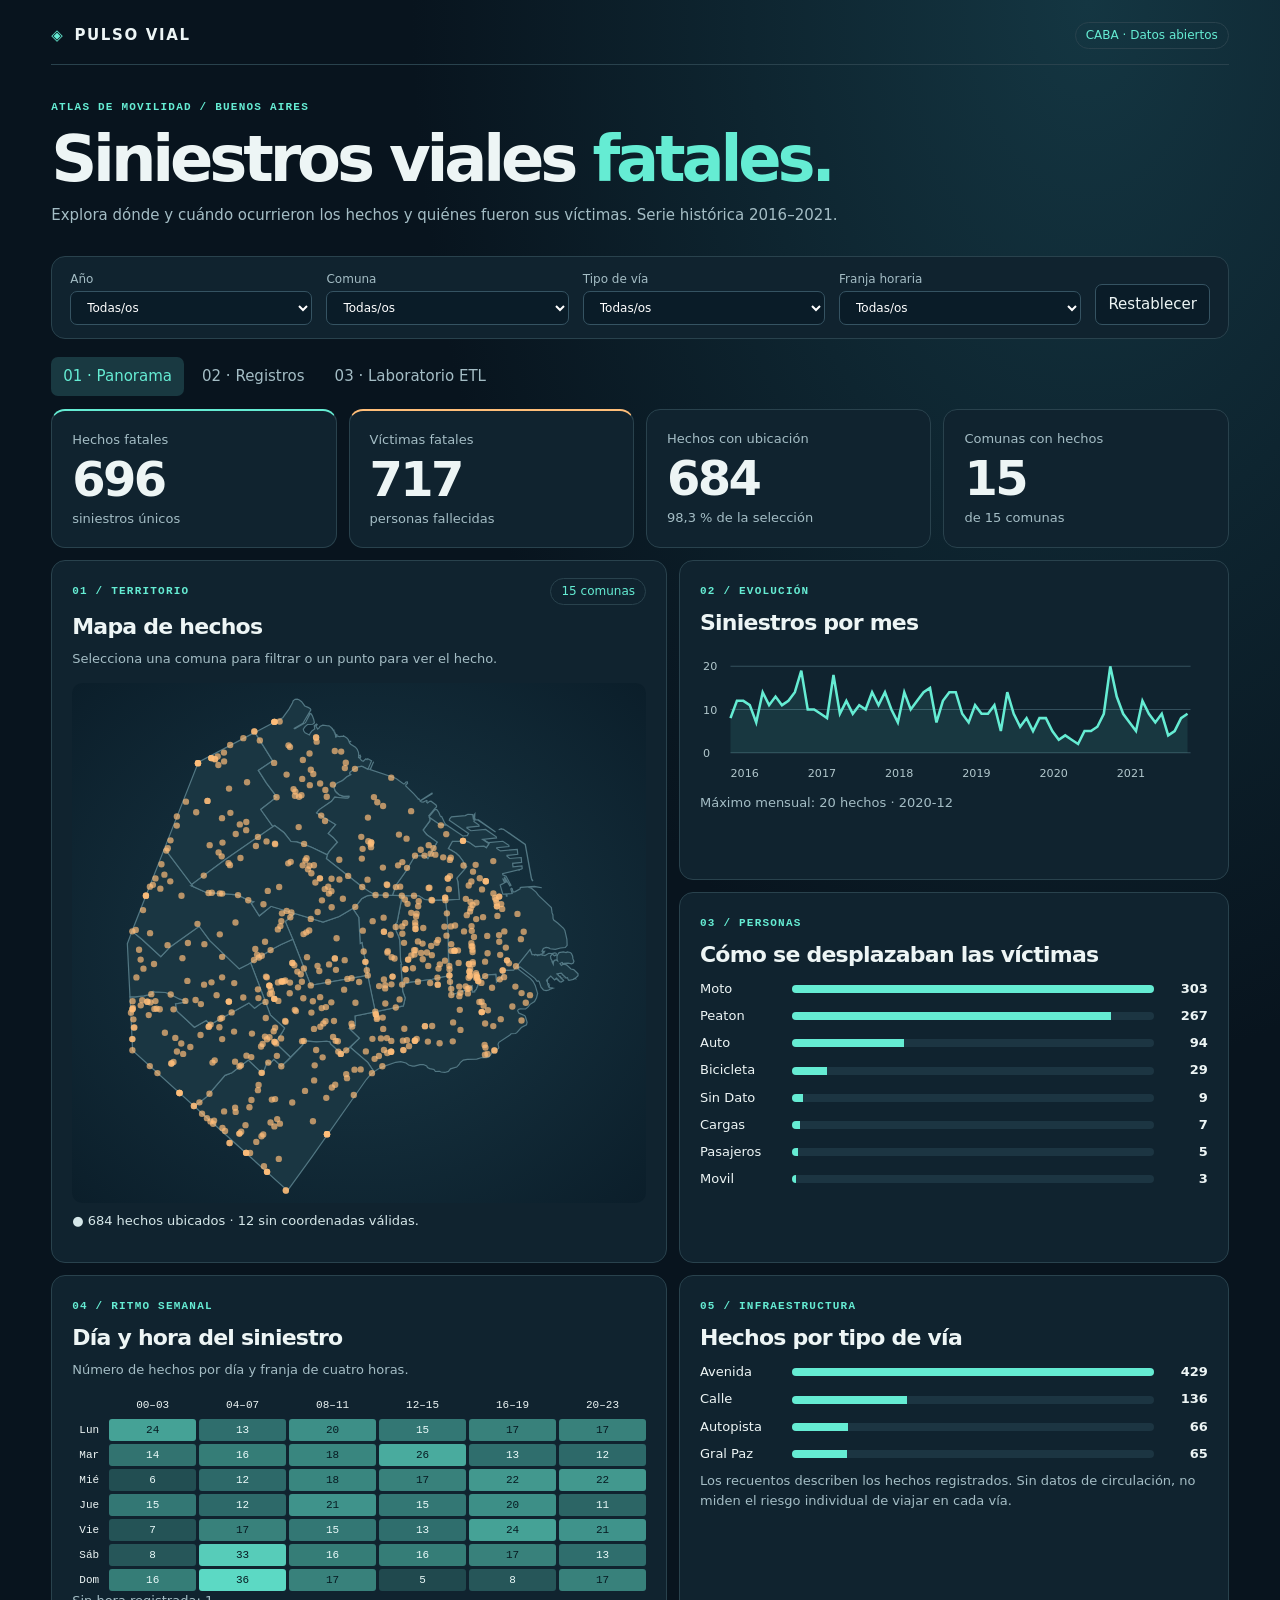
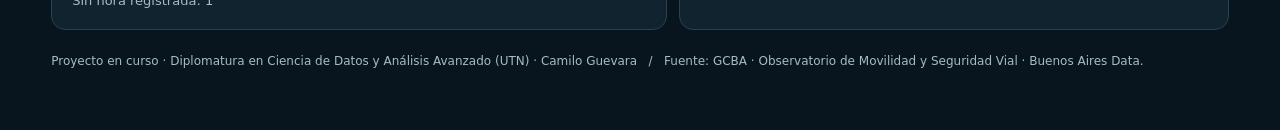
==== pulso-vial/index.html @ 385bd141 "Incorporar Pulso Vial como proyecto académico en curso de la UTN" ====
<!doctype html><html lang="es"><meta charset="utf-8"><meta name="viewport" content="width=device-width,initial-scale=1"><title>Pulso Vial · CABA</title>
<style>
:root{color-scheme:dark;--bg:#08141e;--panel:#10232f;--mut:#a4bdc5;--line:#29424d;--mint:#65ecd3;--gold:#ffbe79}*{box-sizing:border-box}body{margin:0;background:radial-gradient(ellipse at 85% 0,#143642,transparent 44%),var(--bg);color:#edf5f5;font:15px/1.55 system-ui,sans-serif}main{max-width:1340px;margin:auto;padding:22px clamp(16px,4vw,64px) 52px}header,nav,.row{display:flex;align-items:center;justify-content:space-between;gap:14px;flex-wrap:wrap}header{padding-bottom:15px;border-bottom:1px solid var(--line)}header b{letter-spacing:.11em}header b:before{content:'◈';color:var(--mint);margin-right:10px}small,.ey{font:600 11px/1.5 ui-monospace,monospace;letter-spacing:.11em;text-transform:uppercase;color:var(--mint)}.mut,p,footer{color:var(--mut)}h1{font-size:clamp(34px,5vw,64px);letter-spacing:-.065em;line-height:1.04;margin:9px 0 12px}h2{font-size:22px;letter-spacing:-.035em;margin:5px 0}p{margin:5px 0 14px}.hero{padding:29px 0 14px}.filters,.card{background:var(--panel);border:1px solid var(--line);border-radius:14px}.filters{padding:13px 18px;display:flex;gap:14px;align-items:end;flex-wrap:wrap}label{color:var(--mut);font-size:12px;flex:1;min-width:120px}select,button,input{font:inherit;color:inherit;border:1px solid #355362;background:#0a1c28;border-radius:7px;padding:8px 12px}select{display:block;width:100%;color:#fff;margin-top:3px}button{cursor:pointer}button:hover,button:focus-visible,a:focus-visible,select:focus-visible{outline:2px solid var(--mint)}nav{justify-content:flex-start;margin:18px 0 13px;gap:6px}nav button{border:0;background:transparent;color:var(--mut)}nav .active{color:var(--mint);background:#193941}.kpis{display:grid;grid-template-columns:repeat(4,1fr);gap:12px}.card{padding:17px 20px;min-width:0}.kpis strong{font-size:clamp(30px,4vw,48px);line-height:1.15;display:block;letter-spacing:-.055em}.kpis span,.hint{font-size:13px;color:var(--mut)}.kpis .card:first-child{border-top:2px solid var(--mint)}.kpis .card:nth-child(2){border-top:2px solid var(--gold)}.grid{display:grid;grid-template-columns:1.12fr 1fr;gap:12px;margin-top:12px}.stack{display:grid;gap:12px}.map{background:radial-gradient(ellipse,#1a3947,#0b1e2a);border-radius:10px}.map svg,svg.chart{display:block;width:100%;height:auto}.area{stroke:#527783;stroke-width:1;fill:#1a3642;cursor:pointer}.area:hover{fill:#28565e}.pt{fill:var(--gold);opacity:.69;cursor:pointer}.pt:hover{r:5;opacity:1}.axis{font:11px system-ui;fill:#b1c7cc}.bar{display:grid;grid-template-columns:80px 1fr 42px;gap:12px;align-items:center;margin:7px 0;font-size:13px}.rail{background:#1c3542;border-radius:4px;overflow:hidden}.rail i{display:block;background:var(--mint);height:8px}.bar b{text-align:right}.tag{border:1px solid var(--line);border-radius:50px;padding:3px 10px;font-size:12px;color:var(--mint)}.detail{min-height:34px;color:#d5e7e9;font-size:13px;margin-top:8px}.wrap{overflow:auto}table{width:100%;border-collapse:collapse;font-size:13px}th,td{text-align:left;padding:9px 8px;border-bottom:1px solid var(--line)}th{color:var(--mut)}a{color:var(--mint)}footer{font-size:12px;margin-top:22px}.note{border-left:3px solid var(--gold);padding:6px 12px;background:#142d36}.heat{display:grid;grid-template-columns:34px repeat(6,1fr);gap:3px;align-items:center;font:11px ui-monospace,monospace}.heat span{text-align:center;padding:5px 0;border-radius:3px}.keywords{color:var(--gold)}[hidden]{display:none!important}@media(max-width:800px){.grid{grid-template-columns:1fr}.kpis{grid-template-columns:repeat(2,1fr)}.card{padding:14px}.hero{padding:18px 0 8px}}@media(max-width:460px){main{padding:12px}.filters{gap:7px;padding:10px}label{min-width:40%}nav button{padding:7px}.kpis{gap:7px}}
</style><main><header><b>PULSO VIAL</b><span class="tag">CABA · Datos abiertos</span></header><div class="hero"><small>Atlas de movilidad / Buenos Aires</small><h1>Siniestros viales <span style="color:var(--mint)">fatales.</span></h1><p>Explora dónde y cuándo ocurrieron los hechos y quiénes fueron sus víctimas. Serie histórica 2016–2021.</p></div>
<div class="filters"><label>Año<select id="year"></select></label><label>Comuna<select id="zone"></select></label><label>Tipo de vía<select id="road"></select></label><label>Franja horaria<select id="slot"></select></label><button id="reset">Restablecer</button></div>
<nav aria-label="Vistas"><button data-tab="atlas" class="active">01 · Panorama</button><button data-tab="data">02 · Registros</button><button data-tab="audit">03 · Laboratorio ETL</button></nav>
<div class="kpis" id="kpis" aria-live="polite"></div><section id="atlas"><div class="grid"><article class="card"><div class="row"><small>01 / Territorio</small><span class="tag">15 comunas</span></div><h2>Mapa de hechos</h2><p class="hint">Selecciona una comuna para filtrar o un punto para ver el hecho.</p><div class="map"><svg id="map" viewBox="0 0 480 435" aria-label="Mapa de siniestros por comuna"></svg></div><div class="detail" id="info" aria-live="polite"></div></article><div class="stack"><article class="card"><small>02 / Evolución</small><h2>Siniestros por mes</h2><svg class="chart" id="trend" viewBox="0 0 500 145"></svg><div class="hint" id="insight"></div></article><article class="card"><small>03 / Personas</small><h2>Cómo se desplazaban las víctimas</h2><div id="modes"></div></article></div></div><div class="grid"><article class="card"><small>04 / Ritmo semanal</small><h2>Día y hora del siniestro</h2><p class="hint">Número de hechos por día y franja de cuatro horas.</p><div class="heat" id="heat"></div><div class="hint" id="unknown"></div></article><article class="card"><small>05 / Infraestructura</small><h2>Hechos por tipo de vía</h2><div id="roads"></div><p class="hint">Los recuentos describen los hechos registrados. Sin datos de circulación, no miden el riesgo individual de viajar en cada vía.</p></article></div></section>
<section id="data" hidden class="card"><div class="row"><h2>Explorador de hechos</h2><button id="csv">Descargar CSV filtrado ↓</button></div><p class="hint">Un registro por siniestro. Orden cronológico descendente.</p><div class="wrap"><table><thead><tr><th>ID</th><th>Fecha</th><th>Hora</th><th>Comuna</th><th>Vía</th><th>Lugar</th><th>Víctimas</th></tr></thead><tbody id="tbody"></tbody></table></div><div class="row"><button id="prev">← Anterior</button><span id="page"></span><button id="next">Siguiente →</button></div></section>
<section id="audit" hidden class="card"><small>Metodología / Control de calidad</small><h2>Del archivo original al indicador</h2><p>Se cuentan los ID únicos de la hoja HECHOS. Las personas se cuentan en VICTIMAS: un hecho puede involucrar a más de una víctima fatal. Antes de agregar, se comprueba que el número de personas por ID coincida con N_VICTIMAS.</p><div class="note" id="auditText"></div><p>Las filas vacías sin ID se excluyen. La comuna 0 y los códigos SD se presentan como «Sin dato». Las coordenadas faltantes o fuera de la ventana de CABA quedan fuera del mapa, pero el hecho sigue en el total. La hora faltante no entra en la matriz semanal.</p><p>El modo de desplazamiento procede de la hoja de víctimas; el tipo de vía, fecha, hora y comuna son atributos del hecho. No se imputan datos ni se infieren responsabilidades.</p><p><a href="https://cdn.buenosaires.gob.ar/datosabiertos/datasets/transporte-y-obras-publicas/victimas-siniestros-viales/homicidios.xlsx">Descargar archivo histórico oficial (XLSX)</a> · <a href="https://data.buenosaires.gob.ar/dataset/victimas-siniestros-viales">Catálogo Buenos Aires Data</a></p><p class="hint">Geometrías: <a href="https://cdn.buenosaires.gob.ar/datosabiertos/datasets/ministerio-de-educacion/comunas/comunas.geojson">Comunas de CABA</a>, simplificadas solo para visualización. Esta edición histórica no incluye los siniestros sin fallecidos ni los años posteriores a 2021.</p></section>
<footer>Proyecto en curso · Diplomatura en Ciencia de Datos y Análisis Avanzado (UTN) · Camilo Guevara &nbsp; / &nbsp; Fuente: GCBA · Observatorio de Movilidad y Seguridad Vial · Buenos Aires Data.</footer></main>
<script>
const S={"rows":[{"id":"2016-0001","date":"2016-01-01","hour":4,"comuna":8,"via":"Avenida","lugar":"AV PIEDRA BUENA Y AV FERNANDEZ DE LA CRUZ","n":1,"lon":-58.47533969,"lat":-34.68757022,"modes":{"Moto":1}},{"id":"2016-0002","date":"2016-01-02","hour":1,"comuna":9,"via":"Gral Paz","lugar":"AV GRAL PAZ  Y AV DE LOS CORRALES","n":1,"lon":-58.50877521,"lat":-34.66977709,"modes":{"Auto":1}},{"id":"2016-0003","date":"2016-01-03","hour":7,"comuna":1,"via":"Avenida","lugar":"AV ENTRE RIOS 2034","n":1,"lon":-58.39040293,"lat":-34.63189362,"modes":{"Moto":1}},{"id":"2016-0004","date":"2016-01-10","hour":0,"comuna":8,"via":"Avenida","lugar":"AV LARRAZABAL Y GRAL VILLEGAS CONRADO","n":1,"lon":-58.46503904,"lat":-34.68092974,"modes":{"Moto":1}},{"id":"2016-0005","date":"2016-01-21","hour":5,"comuna":1,"via":"Avenida","lugar":"AV SAN JUAN Y PRESIDENTE LUIS SAENZ PEÑA ","n":1,"lon":-58.38718297,"lat":-34.6224663,"modes":{"Moto":1}},{"id":"2016-0008","date":"2016-01-24","hour":18,"comuna":8,"via":"Avenida","lugar":"AV 27 DE FEBRERO Y AV ESCALADA","n":1,"lon":-58.44451316,"lat":-34.68475866,"modes":{"Moto":1}},{"id":"2016-0009","date":"2016-01-24","hour":19,"comuna":11,"via":"Calle","lugar":"NOGOYA Y JOAQUIN V. GONZALES","n":1,"lon":-58.50095869,"lat":-34.6082544,"modes":{"Moto":1}},{"id":"2016-0010","date":"2016-01-29","hour":15,"comuna":9,"via":"Gral Paz","lugar":"AV GENERAL PAZ Y AV DE LOS CORRALES","n":1,"lon":-58.50877521,"lat":-34.66977709,"modes":{"Moto":1}},{"id":"2016-0012","date":"2016-02-08","hour":1,"comuna":1,"via":"Avenida","lugar":"AV BELGRANO Y BERNARDO DE IRIGOYEN","n":1,"lon":-58.38048577,"lat":-34.61303893,"modes":{"Moto":1}},{"id":"2016-0013","date":"2016-02-10","hour":11,"comuna":1,"via":"Avenida","lugar":"AV ENTRE RIOS 1366","n":1,"lon":-58.39114932,"lat":-34.62477387,"modes":{"Peaton":1}},{"id":"2016-0015","date":"2016-02-14","hour":5,"comuna":15,"via":"Avenida","lugar":"AV SCALABRINI ORTIZ Y VERA","n":1,"lon":-58.4376002,"lat":-34.59912758,"modes":{"Peaton":1}},{"id":"2016-0016","date":"2016-02-14","hour":22,"comuna":4,"via":"Avenida","lugar":"AV REGIMIENTO DE PATRICIOS Y QUINQUELA MARTIN BENITO","n":1,"lon":-58.36882665,"lat":-34.64291993,"modes":{"Moto":1}},{"id":"2016-0017","date":"2016-02-15","hour":16,"comuna":8,"via":"Avenida","lugar":"MARIANO ACOSTA Y ANA MARIA JANER","n":1,"lon":-58.44989671,"lat":-34.65970435,"modes":{"Peaton":1}},{"id":"2016-0019","date":"2016-02-17","hour":9,"comuna":9,"via":"Calle","lugar":"LISANDRO DE LA TORRE Y SEVERO GARCIA GRANDE DE ZEQUEIRA ","n":1,"lon":-58.50990884,"lat":-34.65468721,"modes":{"Peaton":1}},{"id":"2016-0020","date":"2016-02-17","hour":16,"comuna":1,"via":"Calle","lugar":"SUIPACHA 156","n":1,"lon":-58.37952223,"lat":-34.60653282,"modes":{"Peaton":1}},{"id":"2016-0021","date":"2016-02-17","hour":23,"comuna":7,"via":"Avenida","lugar":"AV DIRECTORIO Y CURAPALIGUE","n":1,"lon":-58.45157703,"lat":-34.63063795,"modes":{"Auto":1}},{"id":"2016-0022","date":"2016-02-21","hour":6,"comuna":1,"via":"Avenida","lugar":"AV 9 DE JULIO Y ADOLFO ALSINA","n":1,"lon":-58.38144696,"lat":-34.61079875,"modes":{"Moto":1}},{"id":"2016-0025","date":"2016-02-28","hour":4,"comuna":8,"via":"Gral Paz","lugar":"AV GRAL PAZ Y AV 27 DE FEBRERO","n":1,"lon":-58.46244952,"lat":-34.70524971,"modes":{"Auto":1}},{"id":"2016-0026","date":"2016-02-28","hour":7,"comuna":12,"via":"Calle","lugar":"HOLMBERG Y VEDIA","n":1,"lon":-58.49216191,"lat":-34.54738649,"modes":{"Auto":1}},{"id":"2016-0027","date":"2016-02-28","hour":9,"comuna":7,"via":"Avenida","lugar":"CURAPALIGUE Y AVELINO DIAZ","n":1,"lon":-58.44497874,"lat":-34.63852623,"modes":{"Auto":1}},{"id":"2016-0028","date":"2016-03-02","hour":10,"comuna":1,"via":"Avenida","lugar":"VIAMONTE Y AV 9 DE JULIO","n":1,"lon":-58.38199706,"lat":-34.60028648,"modes":{"Peaton":1}},{"id":"2016-0029","date":"2016-03-04","hour":17,"comuna":12,"via":"Avenida","lugar":"AV CABILDO Y DEHEZA","n":1,"lon":-58.47378664,"lat":-34.54153077,"modes":{"Peaton":1}},{"id":"2016-0031","date":"2016-03-08","hour":12,"comuna":8,"via":"Gral Paz","lugar":"AV GRAL PAZ Y AV CNEL ROCA","n":1,"lon":-58.47064556,"lat":-34.69843756,"modes":{"Moto":1}},{"id":"2016-0034","date":"2016-03-12","hour":12,"comuna":4,"via":"Avenida","lugar":"AV AMANCIO ALCORTA Y BONAVENA","n":1,"lon":-58.40623949,"lat":-34.65076549,"modes":{"Peaton":1}},{"id":"2016-0035","date":"2016-03-13","hour":6,"comuna":3,"via":"Avenida","lugar":"AV CORRIENTES Y AV CALLAO","n":1,"lon":-58.39228965,"lat":-34.60443527,"modes":{"Moto":1}},{"id":"2016-0036","date":"2016-03-14","hour":0,"comuna":4,"via":"Calle","lugar":"HERRERA Y ARISTOBULO DEL VALLE","n":1,"lon":-58.37813396,"lat":-34.63668504,"modes":{"Moto":1}},{"id":"2016-0037","date":"2016-03-19","hour":11,"comuna":7,"via":"Avenida","lugar":"AV. EVA PERON Y QUIRNO","n":1,"lon":-58.46275892,"lat":-34.64358293,"modes":{"Moto":1}},{"id":"2016-0038","date":"2016-03-21","hour":8,"comuna":8,"via":"Gral Paz","lugar":"AV GRAL PAZ COLECTORA Y ZUVIRIA","n":1,"lon":-58.49683458,"lat":-34.67892743,"modes":{"Peaton":1}},{"id":"2016-0039","date":"2016-03-23","hour":1,"comuna":3,"via":"Avenida","lugar":"BARTOLOME MITRE Y AV PUEYRREDON","n":1,"lon":-58.40603217,"lat":-34.6088396,"modes":{"Moto":1}},{"id":"2016-0041","date":"2016-03-29","hour":11,"comuna":7,"via":"Avenida","lugar":"AV DIRECTORIO Y RIVERA INDARTE","n":2,"lon":-58.4607655,"lat":-34.63350444,"modes":{"Moto":2}},{"id":"2016-0043","date":"2016-03-30","hour":18,"comuna":8,"via":"Avenida","lugar":"DELLEPIANE LUIS TTE GRAL COLECTORA Y MURGUIONDO","n":1,"lon":-58.47832463,"lat":-34.67494416,"modes":{"Peaton":1}},{"id":"2016-0044","date":"2016-03-31","hour":19,"comuna":7,"via":"Avenida","lugar":"AV JOSE MARIA MORENO Y BALBASTRO","n":1,"lon":-58.43213235,"lat":-34.63693953,"modes":{"Moto":1}},{"id":"2016-0045","date":"2016-04-11","hour":10,"comuna":13,"via":"Gral Paz","lugar":"AV GRAL PAZ Y AV DEL LIBERTADOR","n":1,"lon":-58.46743471,"lat":-34.53476874,"modes":{"Moto":1}},{"id":"2016-0047","date":"2016-04-15","hour":5,"comuna":1,"via":"Calle","lugar":"LIMA 1483","n":1,"lon":-58.38247061,"lat":-34.62571878,"modes":{"Peaton":1}},{"id":"2016-0048","date":"2016-04-15","hour":17,"comuna":15,"via":"Avenida","lugar":"AV. CORRIENTES Y AV. DORREGO","n":1,"lon":-58.44759966,"lat":-34.5917024,"modes":{"Peaton":1}},{"id":"2016-0049","date":"2016-04-17","hour":0,"comuna":4,"via":"Autopista","lugar":"AUTOPISTA 1 SUR PRESIDENTE ARTURO FRONDIZI KM. 0,700","n":1,"lon":-58.37714647568196,"lat":-34.63657525428238,"modes":{"Sin Dato":1}},{"id":"2016-0050","date":"2016-04-19","hour":9,"comuna":8,"via":"Avenida","lugar":"TIMOTEO GORDILLO Y AV FERNANDEZ DE LA CRUZ","n":1,"lon":-58.47305463,"lat":-34.68550712,"modes":{"Peaton":1}},{"id":"2016-0051","date":"2016-04-20","hour":4,"comuna":4,"via":"Avenida","lugar":"AV AMANCIO ALCORTA Y BONAVENA","n":1,"lon":-58.40623949,"lat":-34.65076549,"modes":{"Moto":1}},{"id":"2016-0052","date":"2016-04-20","hour":20,"comuna":13,"via":"Autopista","lugar":"AUTOPISTA LUGONES PK 10000","n":1,"lon":null,"lat":null,"modes":{"Moto":1}},{"id":"2016-0053","date":"2016-04-22","hour":9,"comuna":12,"via":"Avenida","lugar":"AV TRIUNVIRATO Y AV OLAZABAL","n":1,"lon":-58.4842918,"lat":-34.57558053,"modes":{"Peaton":1}},{"id":"2016-0054","date":"2016-04-23","hour":21,"comuna":8,"via":"Autopista","lugar":"AU LUIS DELLEPIANE Y AV GRAL PAZ","n":1,"lon":-58.48695354,"lat":-34.68795245,"modes":{"Moto":1}},{"id":"2016-0055","date":"2016-04-25","hour":20,"comuna":14,"via":"Avenida","lugar":"RAMON CASTILLA Y AV FIGUEROA ALCORTA","n":1,"lon":-58.40021959,"lat":-34.57964781,"modes":{"Peaton":1}},{"id":"2016-0056","date":"2016-04-26","hour":4,"comuna":14,"via":"Avenida","lugar":"AV LUIS MARIA CAMPOS 30","n":1,"lon":-58.42957885,"lat":-34.57660058,"modes":{"Moto":1}},{"id":"2016-0058","date":"2016-05-04","hour":14,"comuna":1,"via":"Calle","lugar":"LIMA 1471","n":1,"lon":-58.38247542,"lat":-34.62556293,"modes":{"Peaton":1}},{"id":"2016-0059","date":"2016-05-08","hour":16,"comuna":1,"via":"Calle","lugar":"PASAJE CIUDADELA Y LIMA OESTE","n":1,"lon":-58.38222219,"lat":-34.62728101,"modes":{"Peaton":1}},{"id":"2016-0064","date":"2016-05-14","hour":18,"comuna":10,"via":"Avenida","lugar":"AV JUAN B JUSTO Y AV CARRASCO","n":1,"lon":-58.49485242,"lat":-34.62953445,"modes":{"Peaton":1}},{"id":"2016-0065","date":"2016-05-20","hour":14,"comuna":6,"via":"Avenida","lugar":"AV GAONA Y ESPINOSA","n":1,"lon":-58.45227946,"lat":-34.61068024,"modes":{"Peaton":1}},{"id":"2016-0067","date":"2016-05-21","hour":17,"comuna":8,"via":"Avenida","lugar":"AV LISANDRO DE LA TORRE Y SARAZA","n":1,"lon":-58.48455411,"lat":-34.6751276,"modes":{"Moto":1}},{"id":"2016-0068","date":"2016-05-22","hour":22,"comuna":2,"via":"Avenida","lugar":"AV FIGUEROA ALCORTA Y AV PUEYRREDON","n":1,"lon":-58.39056593,"lat":-34.58418569,"modes":{"Moto":1}},{"id":"2016-0069","date":"2016-05-23","hour":3,"comuna":3,"via":"Avenida","lugar":"AV ENTRE RIOS Y PASAJE FILIBERTO","n":1,"lon":-58.39118948,"lat":-34.62704273,"modes":{"Auto":1}},{"id":"2016-0073","date":"2016-06-11","hour":15,"comuna":10,"via":"Calle","lugar":"MAGARIÑOS CERVANTES 3900","n":1,"lon":-58.49021952,"lat":-34.62025108,"modes":{"Moto":1}},{"id":"2016-0074","date":"2016-06-12","hour":6,"comuna":8,"via":"Gral Paz","lugar":"AV GRAL PAZ Y RODOLFO SCAPINO","n":1,"lon":-58.49896559,"lat":-34.67732118,"modes":{"Auto":1}},{"id":"2016-0075","date":"2016-06-12","hour":23,"comuna":8,"via":"Autopista","lugar":"AUTOPISTA DELLEPIANE LUIS TTE GRAL Y MIRALLA","n":1,"lon":-58.47461076,"lat":-34.66874679,"modes":{"Peaton":1}},{"id":"2016-0076","date":"2016-06-13","hour":16,"comuna":15,"via":"Avenida","lugar":"AV SAN MARTIN Y CAMARONES","n":1,"lon":-58.46210891,"lat":-34.60356211,"modes":{"Peaton":1}},{"id":"2016-0077","date":"2016-06-13","hour":21,"comuna":1,"via":"Avenida","lugar":"TTEG JUAN D PERON Y AVDA LEANDRO N ALEM","n":1,"lon":-58.3702777,"lat":-34.60536123,"modes":{"Peaton":1}},{"id":"2016-0078","date":"2016-06-13","hour":23,"comuna":3,"via":"Avenida","lugar":"AV BELGRANO Y AV JUJUY","n":1,"lon":-58.40491455,"lat":-34.6146383,"modes":{"Moto":1}},{"id":"2016-0079","date":"2016-06-16","hour":17,"comuna":13,"via":"Avenida","lugar":"AV DEL LIBERTADOR Y AV GUILLERMO UDAONDO","n":1,"lon":-58.45504154,"lat":-34.54864492,"modes":{"Auto":1}},{"id":"2016-0080","date":"2016-06-18","hour":6,"comuna":9,"via":"Gral Paz","lugar":"AV GRAL PAZ Y AV RIVADAVIA","n":1,"lon":-58.52927982,"lat":-34.63931752,"modes":{"Auto":1}},{"id":"2016-0081","date":"2016-06-22","hour":7,"comuna":12,"via":"Avenida","lugar":"AV CRISOLOGO LARRALDE Y MACHAIN","n":1,"lon":-58.4872106,"lat":-34.55904606,"modes":{"Moto":1}},{"id":"2016-0082","date":"2016-06-27","hour":18,"comuna":4,"via":"Avenida","lugar":"AV LA PLATA 2384","n":1,"lon":-58.42273092,"lat":-34.64228803,"modes":{"Peaton":1}},{"id":"2016-0083","date":"2016-06-28","hour":20,"comuna":6,"via":"Avenida","lugar":"AV JUAN B ALBERDI Y PUAN","n":1,"lon":-58.44788671,"lat":-34.62539009,"modes":{"Peaton":1}},{"id":"2016-0084","date":"2016-06-29","hour":22,"comuna":1,"via":"Calle","lugar":"CARLOS PELLEGRINI Y TUCUMAN","n":1,"lon":-58.38110563,"lat":-34.60135531,"modes":{"Peaton":1}},{"id":"2016-0085","date":"2016-06-29","hour":22,"comuna":4,"via":"Avenida","lugar":"AVDA ITE FRANCISCO RABANAL & AVDA EREZCANO","n":1,"lon":-58.42378834,"lat":-34.657341,"modes":{"Moto":1}},{"id":"2016-0086","date":"2016-06-30","hour":16,"comuna":10,"via":"Avenida","lugar":"AV OLIVERA Y RAMON FALCON","n":1,"lon":-58.48727942,"lat":-34.63652467,"modes":{"Peaton":1}},{"id":"2016-0087","date":"2016-07-02","hour":0,"comuna":1,"via":"Autopista","lugar":"AUTOPISTA 1 SUR PTE ARTURO FRONDIZI Y AV CASEROS","n":1,"lon":-58.37864583,"lat":-34.62907067,"modes":{"Moto":1}},{"id":"2016-0088","date":"2016-07-11","hour":15,"comuna":12,"via":"Calle","lugar":"CERETTI Y NUÑEZ","n":1,"lon":-58.5015175,"lat":-34.56767549,"modes":{"Peaton":1}},{"id":"2016-0089","date":"2016-07-14","hour":6,"comuna":13,"via":"Autopista","lugar":"AV LUGONES Y LA PAMPA","n":1,"lon":-58.43233425,"lat":-34.55185825,"modes":{"Peaton":1}},{"id":"2016-0090","date":"2016-07-14","hour":22,"comuna":5,"via":"Avenida","lugar":"JERONIMO SALGUERO Y AV RIVADAVIA","n":1,"lon":-58.41971993,"lat":-34.6111224,"modes":{"Peaton":1}},{"id":"2016-0092","date":"2016-07-15","hour":11,"comuna":13,"via":"Gral Paz","lugar":"AV GRAL PAZ Y AV LIBERTADOR ","n":1,"lon":-58.46743471,"lat":-34.53476874,"modes":{"Moto":1}},{"id":"2016-0093","date":"2016-07-17","hour":3,"comuna":6,"via":"Avenida","lugar":"AV JUAN B ALBERDI Y EMILIO MITRE","n":1,"lon":-58.44362126,"lat":-34.62301748,"modes":{"Auto":1}},{"id":"2016-0095","date":"2016-07-23","hour":6,"comuna":11,"via":"Avenida","lugar":"MERCEDES Y AV GRAL MOSCONI","n":1,"lon":-58.51713095,"lat":-34.59546519,"modes":{"Moto":1}},{"id":"2016-0096","date":"2016-07-25","hour":7,"comuna":8,"via":"Autopista","lugar":"AUTOPISTA DELLEPIANE LUIS TTE. GRAL. KM. 2,3","n":1,"lon":-58.47433193007387,"lat":-34.66684950051973,"modes":{"Moto":1}},{"id":"2016-0097","date":"2016-07-26","hour":18,"comuna":1,"via":"Calle","lugar":"SOLIS Y MEXICO","n":1,"lon":-58.39038605,"lat":-34.6156281,"modes":{"Peaton":1}},{"id":"2016-0098","date":"2016-07-27","hour":16,"comuna":3,"via":"Avenida","lugar":"AV SAN JUAN Y ALBERTI","n":1,"lon":-58.40042405,"lat":-34.62356174,"modes":{"Moto":1}},{"id":"2016-0099","date":"2016-07-29","hour":16,"comuna":11,"via":"Gral Paz","lugar":"AV GRAL MOSCONI Y AV GRAL PAZ","n":1,"lon":-58.52340614,"lat":-34.59798754,"modes":{"Cargas":1}},{"id":"2016-0100","date":"2016-08-03","hour":23,"comuna":12,"via":"Gral Paz","lugar":"AV GRAL PAZ  Y DONADO","n":1,"lon":-58.49491054,"lat":-34.54795581,"modes":{"Moto":1}},{"id":"2016-0101","date":"2016-08-07","hour":19,"comuna":9,"via":"Gral Paz","lugar":"AV GRAL PAZ Y JORGE CHAVEZ","n":1,"lon":-58.52932872,"lat":-34.65014993,"modes":{"Sin Dato":1}},{"id":"2016-0102","date":"2016-08-10","hour":23,"comuna":9,"via":"Avenida","lugar":"AV EVA PERON Y JOSE LEON SUAREZ","n":1,"lon":-58.50011639,"lat":-34.67316502,"modes":{"Moto":1}},{"id":"2016-0104","date":"2016-08-14","hour":21,"comuna":9,"via":"Avenida","lugar":"ZINNY Y AV SANTIAGO DE COMPOSTELA","n":1,"lon":-58.46635001,"lat":-34.65624369,"modes":{"Moto":1}},{"id":"2016-0105","date":"2016-08-17","hour":0,"comuna":15,"via":"Avenida","lugar":"AV FEDERICO LACROZE Y FRAGA","n":1,"lon":-58.45343236,"lat":-34.58435809,"modes":{"Peaton":1}},{"id":"2016-0106","date":"2016-08-19","hour":21,"comuna":1,"via":"Avenida","lugar":"CARLOS PELLEGRINI Y AV DEL LIBERTADOR","n":1,"lon":-58.38090932,"lat":-34.58927731,"modes":{"Peaton":1}},{"id":"2016-0107","date":"2016-08-20","hour":8,"comuna":4,"via":"Autopista","lugar":"AUTOPISTA 9 DE JULIO SUR ALT AV MENDOZA","n":1,"lon":-58.37157668,"lat":-34.65429986,"modes":{"Moto":1}},{"id":"2016-0109","date":"2016-08-24","hour":5,"comuna":9,"via":"Autopista","lugar":"AUTOPISTA PERITO MORENO Y BARRAGAN","n":1,"lon":-58.52280139,"lat":-34.63659934,"modes":{"Auto":1}},{"id":"2016-0110","date":"2016-08-24","hour":20,"comuna":9,"via":"Avenida","lugar":"AV ALBERDI Y CARHUE","n":1,"lon":-58.51232237,"lat":-34.6590353,"modes":{"Peaton":1}},{"id":"2016-0111","date":"2016-08-25","hour":9,"comuna":15,"via":"Autopista","lugar":"AUTOPISTA LEOPOLDO LUGONES Y LA PAMPA","n":1,"lon":-58.47461905,"lat":-34.57663634,"modes":{"Moto":1}},{"id":"2016-0112","date":"2016-08-27","hour":4,"comuna":1,"via":"Autopista","lugar":"AUTOPISTA 25 DE MAYO AUTOPISTA 1 SUR ARTURO FRONDIZI","n":1,"lon":-58.38268809,"lat":-34.62282019,"modes":{"Moto":1}},{"id":"2016-0113","date":"2016-08-27","hour":16,"comuna":9,"via":"Avenida","lugar":"AV JUAN BAUTISTA ALBERDI Y GUARDIA NACIONAL","n":1,"lon":-58.49603546,"lat":-34.64564271,"modes":{"Peaton":1}},{"id":"2016-0114","date":"2016-08-31","hour":11,"comuna":14,"via":"Calle","lugar":"SALGUERO 1410","n":1,"lon":-58.41848605,"lat":-34.59394733,"modes":{"Bicicleta":1}},{"id":"2016-0115","date":"2016-09-02","hour":11,"comuna":12,"via":"Calle","lugar":"ARIAS Y TRONADOR","n":1,"lon":-58.48935041,"lat":-34.54917673,"modes":{"Sin Dato":1}},{"id":"2016-0116","date":"2016-09-02","hour":20,"comuna":8,"via":"Avenida","lugar":"AV 27 DE FEBRERO Y AV ESCALADA","n":1,"lon":-58.44451316,"lat":-34.68475866,"modes":{"Moto":1}},{"id":"2016-0117","date":"2016-09-03","hour":15,"comuna":14,"via":"Avenida","lugar":"AV DEL LIBERTADOR Y TAGLE","n":1,"lon":-58.39936478,"lat":-34.58271474,"modes":{"Auto":1}},{"id":"2016-0118","date":"2016-09-04","hour":3,"comuna":1,"via":"Autopista","lugar":"AUTOPISTA 1 SUR PTE ARTURO FRONDIZI KM 2.9","n":1,"lon":-58.37936704,"lat":-34.62694503,"modes":{"Auto":1}},{"id":"2016-0119","date":"2016-09-04","hour":6,"comuna":12,"via":"Avenida","lugar":"CRISOLOGO LARRALDE Y AVDA TRIUNVIRATO","n":1,"lon":-58.49659234,"lat":-34.56353635,"modes":{"Sin Dato":1}},{"id":"2016-0122","date":"2016-09-13","hour":7,"comuna":9,"via":"Avenida","lugar":"AV EVA PERON 4233","n":1,"lon":-58.47256391,"lat":-34.65194557,"modes":{"Bicicleta":1}},{"id":"2016-0123","date":"2016-09-14","hour":9,"comuna":7,"via":"Avenida","lugar":"AV ASAMBLEA Y AV CNEL ESTEBAN BONORINO","n":1,"lon":-58.45130953,"lat":-34.64053676,"modes":{"Moto":1}},{"id":"2016-0124","date":"2016-09-16","hour":15,"comuna":7,"via":"Avenida","lugar":"AVDA RIVADAVIA Y RIVERA INDARTE","n":1,"lon":-58.46271207,"lat":-34.62884871,"modes":{"Peaton":1}},{"id":"2016-0125","date":"2016-09-17","hour":12,"comuna":10,"via":"Autopista","lugar":"AUTOPISTA PERITO MORENO Y AV JUAN B ALBERDI","n":1,"lon":-58.49020869,"lat":-34.64243791,"modes":{"Moto":1}},{"id":"2016-0126","date":"2016-09-18","hour":22,"comuna":10,"via":"Calle","lugar":"IRIGOYEN Y TINOGASTA","n":2,"lon":-58.52572109,"lat":-34.62125906,"modes":{"Auto":2}},{"id":"2016-0127","date":"2016-09-24","hour":10,"comuna":8,"via":"Avenida","lugar":"AV MARIANO ACOSTA Y AV CNEL ROCA","n":1,"lon":-58.44094791,"lat":-34.66677111,"modes":{"Peaton":1}},{"id":"2016-0128","date":"2016-10-02","hour":11,"comuna":5,"via":"Avenida","lugar":"CASTRO Y AV PAVON","n":1,"lon":-58.41914024,"lat":-34.6305389,"modes":{"Peaton":1}},{"id":"2016-0130","date":"2016-10-04","hour":12,"comuna":1,"via":"Autopista","lugar":"AUTOPISTA 9 DE JULIO SUR Y AV BRASIL","n":1,"lon":-58.37910942,"lat":-34.62764717,"modes":{"Moto":1}},{"id":"2016-0131","date":"2016-10-09","hour":19,"comuna":4,"via":"Calle","lugar":"MIRAVE 3500","n":1,"lon":-58.39871183,"lat":-34.64539318,"modes":{"Peaton":1}},{"id":"2016-0132","date":"2016-10-10","hour":2,"comuna":3,"via":"Avenida","lugar":"AV SAN JUAN Y 24 DE NOVIEMBRE","n":1,"lon":-58.41036975,"lat":-34.62477021,"modes":{"Auto":1}},{"id":"2016-0133","date":"2016-10-14","hour":0,"comuna":14,"via":"Avenida","lugar":"AV LAS HERAS Y SANCHEZ DE BUSTAMANTE","n":1,"lon":-58.40204698,"lat":-34.5834269,"modes":{"Moto":1}},{"id":"2016-0134","date":"2016-10-23","hour":5,"comuna":8,"via":"Avenida","lugar":"AV PIEDRA BUENA Y 2 DE ABRIL 1982","n":1,"lon":-58.48935287,"lat":-34.67648597,"modes":{"Moto":1}},{"id":"2016-0135","date":"2016-10-24","hour":5,"comuna":14,"via":"Avenida","lugar":"AV FIGUEROA ALCORTA  Y PINEDO","n":1,"lon":-58.42260225,"lat":-34.56403694,"modes":{"Peaton":1}},{"id":"2016-0136","date":"2016-10-25","hour":0,"comuna":4,"via":"Autopista","lugar":"AU BUENOS AIRES - LA PLATA KM. 4","n":1,"lon":null,"lat":null,"modes":{"Moto":1}},{"id":"2016-0137","date":"2016-10-25","hour":0,"comuna":11,"via":"Avenida","lugar":"AV SAN MARTIN Y LADINES","n":1,"lon":-58.51537091,"lat":-34.59035925,"modes":{"Moto":1}},{"id":"2016-0138","date":"2016-10-27","hour":20,"comuna":13,"via":"Avenida","lugar":"AV CABILDO Y BLANCO ENCALADA","n":1,"lon":-58.4590967,"lat":-34.55922742,"modes":{"Bicicleta":1}},{"id":"2016-0139","date":"2016-10-28","hour":23,"comuna":14,"via":"Avenida","lugar":"AV PRESIDENTE FIGUEROA ALCORTA Y AV DORREGO","n":1,"lon":-58.42008769,"lat":-34.56539579,"modes":{"Moto":1}},{"id":"2016-0140","date":"2016-10-31","hour":2,"comuna":13,"via":"Avenida","lugar":"AV JURAMENTO Y VUELTA DE OBLIGADO","n":1,"lon":-58.45566399,"lat":-34.56147293,"modes":{"Pasajeros":1}},{"id":"2016-0142","date":"2016-11-05","hour":23,"comuna":1,"via":"Avenida","lugar":"AV DEL LIBERTADOR Y AV RAMOS MEJIA","n":1,"lon":-58.37533517,"lat":-34.59276462,"modes":{"Moto":1}},{"id":"2016-0143","date":"2016-11-06","hour":4,"comuna":8,"via":"Avenida","lugar":"AV 27 DE FEBRERO Y AV ESCALADA","n":1,"lon":-58.44451316,"lat":-34.68475866,"modes":{"Moto":1}},{"id":"2016-0144","date":"2016-11-07","hour":12,"comuna":4,"via":"Avenida","lugar":"AV. ALTE. BROWN 984","n":1,"lon":-58.35975012,"lat":-34.63343907,"modes":{"Peaton":1}},{"id":"2016-0145","date":"2016-11-07","hour":20,"comuna":13,"via":"Avenida","lugar":"AV DEL LIBERTADOR Y LA PAMPA","n":1,"lon":-58.44523595,"lat":-34.55953855,"modes":{"Moto":1}},{"id":"2016-0146","date":"2016-11-09","hour":20,"comuna":4,"via":"Avenida","lugar":"PICHINCHA Y AV BRASIL","n":1,"lon":-58.39626094,"lat":-34.63036565,"modes":{"Peaton":1}},{"id":"2016-0147","date":"2016-11-16","hour":21,"comuna":1,"via":"Avenida","lugar":"AV INDEPENDENCIA Y VIRREY CEVALLOS","n":1,"lon":-58.38896772,"lat":-34.61799615,"modes":{"Movil":1}},{"id":"2016-0148","date":"2016-11-16","hour":22,"comuna":15,"via":"Avenida","lugar":"AV GARMENDIA 4895","n":1,"lon":-58.46536113,"lat":-34.59484504,"modes":{"Moto":1}},{"id":"2016-0150","date":"2016-11-18","hour":18,"comuna":4,"via":"Avenida","lugar":"AV AMANCIO ALCORTA Y DIOGENES TABORDA","n":1,"lon":-58.40879146,"lat":-34.65273216,"modes":{"Cargas":1}},{"id":"2016-0151","date":"2016-11-18","hour":20,"comuna":0,"via":"Calle","lugar":"SD","n":1,"lon":null,"lat":null,"modes":{"Peaton":1}},{"id":"2016-0152","date":"2016-11-23","hour":21,"comuna":7,"via":"Avenida","lugar":"AV PERITO MORENO Y ZUVIRIA","n":1,"lon":-58.46451841,"lat":-34.64991946,"modes":{"Moto":1}},{"id":"2016-0153","date":"2016-11-25","hour":15,"comuna":15,"via":"Avenida","lugar":"ARAOZ Y AV CORDOBA","n":1,"lon":-58.4291709,"lat":-34.59485488,"modes":{"Peaton":1}},{"id":"2016-0154","date":"2016-11-26","hour":14,"comuna":8,"via":"Gral Paz","lugar":"AV GRAL PAZ 15200","n":1,"lon":-58.49007772,"lat":-34.68251141,"modes":{"Moto":1}},{"id":"2016-0155","date":"2016-11-26","hour":16,"comuna":10,"via":"Calle","lugar":"MADERO 900","n":1,"lon":-58.52756365,"lat":-34.62772274,"modes":{"Peaton":1}},{"id":"2016-0156","date":"2016-11-26","hour":19,"comuna":3,"via":"Avenida","lugar":"AV INDEPENDENCIA Y DEAN FUNES","n":1,"lon":-58.40638983,"lat":-34.61943202,"modes":{"Moto":1}},{"id":"2016-0157","date":"2016-12-03","hour":6,"comuna":11,"via":"Avenida","lugar":"AV JUAN B JUSTO 5645","n":1,"lon":-58.47576807,"lat":-34.61740997,"modes":{"Moto":1}},{"id":"2016-0159","date":"2016-12-04","hour":7,"comuna":8,"via":"Avenida","lugar":"AV 27 DE FEBRERO Y AV ESCALADA","n":1,"lon":-58.44451316,"lat":-34.68475866,"modes":{"Auto":1}},{"id":"2016-0160","date":"2016-12-06","hour":5,"comuna":9,"via":"Autopista","lugar":"AUTOPISTA PERITO MORENO ALTURA VELZ","n":1,"lon":-58.51927194,"lat":-34.63635787,"modes":{"Cargas":1}},{"id":"2016-0161","date":"2016-12-06","hour":7,"comuna":14,"via":"Avenida","lugar":"AV SANTA FE Y GODOY CRUZ","n":1,"lon":-58.42525456,"lat":-34.57866344,"modes":{"Peaton":1}},{"id":"2016-0162","date":"2016-12-07","hour":5,"comuna":15,"via":"Avenida","lugar":"AV FEDERICO LACROZE Y AV FOREST","n":1,"lon":-58.45396573,"lat":-34.58518167,"modes":{"Peaton":1}},{"id":"2016-0163","date":"2016-12-10","hour":7,"comuna":11,"via":"Gral Paz","lugar":"AV GRAL PAZ Y AV GENERAL MOSCONI","n":1,"lon":-58.52340614,"lat":-34.59798754,"modes":{"Moto":1}},{"id":"2016-0164","date":"2016-12-11","hour":6,"comuna":4,"via":"Avenida","lugar":"AV LA PLATA Y CNEL GREGORIO POMAR","n":1,"lon":-58.42323628,"lat":-34.64119105,"modes":{"Auto":1}},{"id":"2016-0165","date":"2016-12-12","hour":8,"comuna":4,"via":"Avenida","lugar":"AV MARTIN GARCIA 300","n":1,"lon":-58.36926144,"lat":-34.62841919,"modes":{"Bicicleta":1}},{"id":"2016-0168","date":"2016-12-13","hour":10,"comuna":4,"via":"Avenida","lugar":"AV LA PLATA Y CNEL GREGORIO POMAR","n":1,"lon":-58.42323628,"lat":-34.64119105,"modes":{"Moto":1}},{"id":"2016-0169","date":"2016-12-15","hour":15,"comuna":12,"via":"Avenida","lugar":"NUÑEZ Y AV RICARDO BALBIN","n":1,"lon":-58.47935434,"lat":-34.55676497,"modes":{"Moto":1}},{"id":"2016-0170","date":"2016-12-19","hour":17,"comuna":12,"via":"Gral Paz","lugar":"AV GRAL PAZ 4500","n":1,"lon":-58.50598256,"lat":-34.5637998,"modes":{"Moto":1}},{"id":"2016-0171","date":"2016-12-25","hour":19,"comuna":1,"via":"Autopista","lugar":"AU BUENOS AIRES - LA PLATA Y AU 25 DE MAYO","n":1,"lon":-58.36607137,"lat":-34.62150748,"modes":{"Moto":1}},{"id":"2016-0172","date":"2016-12-26","hour":8,"comuna":5,"via":"Avenida","lugar":"AV GARAY Y CASTRO","n":1,"lon":-58.41918902,"lat":-34.63174259,"modes":{"Moto":1}},{"id":"2016-0173","date":"2016-12-26","hour":19,"comuna":7,"via":"Avenida","lugar":"AV DIRECTORIO Y AV SAN PEDRITO","n":1,"lon":-58.46749188,"lat":-34.63551751,"modes":{"Moto":1}},{"id":"2016-0174","date":"2016-12-27","hour":0,"comuna":0,"via":"Autopista","lugar":"AUTOPISTA 25 DE MAYO","n":1,"lon":null,"lat":null,"modes":{"Sin Dato":1}},{"id":"2016-0175","date":"2016-12-27","hour":8,"comuna":7,"via":"Calle","lugar":"CNEL RAMON L FALCON Y MEMBRILLAR","n":1,"lon":-58.46064174,"lat":-34.62960517,"modes":{"Peaton":1}},{"id":"2016-0176","date":"2016-12-28","hour":1,"comuna":1,"via":"Avenida","lugar":"AV BELGRANO Y AV PASEO COLON","n":1,"lon":-58.36956186,"lat":-34.61232875,"modes":{"Moto":1}},{"id":"2016-0177","date":"2016-12-29","hour":4,"comuna":14,"via":"Calle","lugar":"ARENALES 3319","n":1,"lon":-58.40966671,"lat":-34.58788235,"modes":{"Peaton":1}},{"id":"2016-0178","date":"2016-12-30","hour":16,"comuna":3,"via":"Calle","lugar":"REPUBLICA BOLIVARIANA DE VENEZUELA Y SAAVEDRA","n":1,"lon":-58.40288226,"lat":-34.61544091,"modes":{"Peaton":1}},{"id":"2017-0001","date":"2017-01-02","hour":1,"comuna":11,"via":"Avenida","lugar":"AV. JUAN B JUSTO Y ACHUPALLAS","n":1,"lon":-58.4659423,"lat":-34.61028571,"modes":{"Moto":1}},{"id":"2017-0003","date":"2017-01-05","hour":3,"comuna":4,"via":"Avenida","lugar":"OLAVARRIA Y AV. VELEZ SARSFIELD","n":1,"lon":-58.38957669,"lat":-34.64410277,"modes":{"Cargas":1}},{"id":"2017-0007","date":"2017-01-11","hour":17,"comuna":1,"via":"Calle","lugar":"LIMA Y MEXICO","n":1,"lon":-58.3816166,"lat":-34.61529543,"modes":{"Peaton":1}},{"id":"2017-0008","date":"2017-01-16","hour":0,"comuna":14,"via":"Calle","lugar":"JOSE A CABRERA Y BONPLAND","n":1,"lon":-58.43917004,"lat":-34.58494351,"modes":{"Moto":1}},{"id":"2017-0009","date":"2017-01-16","hour":13,"comuna":5,"via":"Autopista","lugar":"AU 25 DE MAYO Y AV. BOEDO","n":1,"lon":-58.41595919,"lat":-34.62743346,"modes":{"Moto":1}},{"id":"2017-0010","date":"2017-01-16","hour":16,"comuna":6,"via":"Avenida","lugar":"AV. DIRECTORIO Y RIGLOS","n":1,"lon":-58.4356488,"lat":-34.62828656,"modes":{"Moto":1}},{"id":"2017-0011","date":"2017-01-22","hour":2,"comuna":12,"via":"Gral Paz","lugar":"AV. GRAL. PAZ Y AV. R. BALBIN","n":1,"lon":-58.5007381,"lat":-34.5497951,"modes":{"Moto":1}},{"id":"2017-0012","date":"2017-01-24","hour":14,"comuna":4,"via":"Calle","lugar":"TRAFUL Y DIOGENES TABORDA","n":1,"lon":-58.40969005,"lat":-34.6505529,"modes":{"Moto":1}},{"id":"2017-0013","date":"2017-01-27","hour":7,"comuna":4,"via":"Avenida","lugar":"IRIARTE 3055","n":1,"lon":-58.38972622,"lat":-34.65098981,"modes":{"Peaton":1}},{"id":"2017-0014","date":"2017-01-28","hour":8,"comuna":12,"via":"Avenida","lugar":"AV. DONADO Y ARIAS","n":1,"lon":-58.49185972,"lat":-34.55046754,"modes":{"Moto":1}},{"id":"2017-0015","date":"2017-02-02","hour":15,"comuna":2,"via":"Avenida","lugar":"CORDOBA AV. Y CALLAO","n":1,"lon":-58.39293417,"lat":-34.59963642,"modes":{"Peaton":1}},{"id":"2017-0016","date":"2017-02-03","hour":5,"comuna":1,"via":"Autopista","lugar":"AU 25 DE MAYO, KILOMETRO 8.3, SENTIDO HACIA PROVINCIA DE BUENOS AIRES, C.A.B.A.","n":1,"lon":-58.38099494,"lat":-34.62288231,"modes":{"Moto":1}},{"id":"2017-0017","date":"2017-02-06","hour":8,"comuna":14,"via":"Avenida","lugar":"AV. JUAN B JUSTO Y PARAGUAY","n":1,"lon":-58.429012,"lat":-34.58095431,"modes":{"Moto":1}},{"id":"2017-0018","date":"2017-02-09","hour":7,"comuna":9,"via":"Gral Paz","lugar":"AV. GRAL. PAZ Y AV. DE LOS CORRALES","n":1,"lon":-58.50877521,"lat":-34.66977709,"modes":{"Moto":1}},{"id":"2017-0021","date":"2017-02-18","hour":5,"comuna":1,"via":"Calle","lugar":"SARMIENTO Y LIBERTAD","n":1,"lon":-58.38362373,"lat":-34.60509972,"modes":{"Moto":1}},{"id":"2017-0024","date":"2017-02-23","hour":20,"comuna":7,"via":"Avenida","lugar":"AV. RIVADAVIA 7121","n":1,"lon":-58.46589308,"lat":-34.62955795,"modes":{"Peaton":1}},{"id":"2017-0025","date":"2017-02-24","hour":17,"comuna":7,"via":"Avenida","lugar":"AV. FERNANDEZ DE LA CRUZ Y RIVERA INDARTE","n":1,"lon":-58.43614426,"lat":-34.6542464,"modes":{"Moto":1}},{"id":"2017-0026","date":"2017-02-26","hour":5,"comuna":4,"via":"Avenida","lugar":"AV. PERITO MORENO Y FOURNIER","n":2,"lon":-58.41842777,"lat":-34.64979057,"modes":{"Auto":2}},{"id":"2017-0027","date":"2017-02-26","hour":21,"comuna":1,"via":"Avenida","lugar":"AV. CASEROS 1429","n":1,"lon":-58.38332245,"lat":-34.6319325,"modes":{"Peaton":1}},{"id":"2017-0028","date":"2017-02-28","hour":9,"comuna":6,"via":"Avenida","lugar":"AV. GAONA Y FRAGATA SARMIENTO","n":1,"lon":-58.45475488,"lat":-34.61196327,"modes":{"Peaton":1}},{"id":"2017-0029","date":"2017-03-07","hour":2,"comuna":9,"via":"Calle","lugar":"MOZART Y TANDIL","n":1,"lon":-58.48501341,"lat":-34.64742455,"modes":{"Sin Dato":1}},{"id":"2017-0030","date":"2017-03-07","hour":8,"comuna":9,"via":"Avenida","lugar":"MOZART Y COLECTORA AV. TTE. LUIS J DELLEPIANE","n":1,"lon":-58.47010988,"lat":-34.65872088,"modes":{"Auto":1}},{"id":"2017-0031","date":"2017-03-11","hour":1,"comuna":3,"via":"Calle","lugar":"24 DE NOVIEMBRE Y PAVON ","n":1,"lon":-58.4099756,"lat":-34.62873635,"modes":{"Auto":1}},{"id":"2017-0032","date":"2017-03-12","hour":5,"comuna":8,"via":"Gral Paz","lugar":"AV. GRAL. PAZ Y PEDRO DE MENDOZA","n":1,"lon":-58.48892175,"lat":-34.68359163,"modes":{"Auto":1}},{"id":"2017-0033","date":"2017-03-12","hour":7,"comuna":11,"via":"Gral Paz","lugar":"AV. GRAL. PAZ KM. 10","n":1,"lon":-58.52466448,"lat":-34.60325478,"modes":{"Auto":1}},{"id":"2017-0034","date":"2017-03-13","hour":7,"comuna":14,"via":"Calle","lugar":"GODOY CRUZ 2651","n":1,"lon":-58.42554218,"lat":-34.57929036,"modes":{"Peaton":1}},{"id":"2017-0035","date":"2017-03-23","hour":5,"comuna":1,"via":"Avenida","lugar":"AV. DR. TRISTAN ACHAVAL RODRIGUEZ Y BLVD. AZUCENA VILLAFLOR","n":3,"lon":-58.35881506,"lat":-34.61113641,"modes":{"Auto":3}},{"id":"2017-0036","date":"2017-03-29","hour":18,"comuna":12,"via":"Gral Paz","lugar":"CURUPAYTI Y COLECTORA AV. GRAL. PAZ","n":2,"lon":-58.51452347,"lat":-34.58159762,"modes":{"Moto":2}},{"id":"2017-0037","date":"2017-03-31","hour":3,"comuna":1,"via":"Avenida","lugar":"AV. INDEPENDENCIA Y VIRREY CEVALLOS","n":1,"lon":-58.38896772,"lat":-34.61799615,"modes":{"Moto":1}},{"id":"2017-0038","date":"2017-04-01","hour":19,"comuna":7,"via":"Avenida","lugar":"AV. CASTAÑARES Y LAUTARO","n":1,"lon":-58.44516857,"lat":-34.64363363,"modes":{"Moto":1}},{"id":"2017-0040","date":"2017-04-03","hour":9,"comuna":13,"via":"Avenida","lugar":"CAMINO CIUDAD UNUVERSITARIA Y AV. TTE. GUIRALDES","n":1,"lon":-58.43834197,"lat":-34.54560369,"modes":{"Auto":1}},{"id":"2017-0041","date":"2017-04-03","hour":23,"comuna":7,"via":"Calle","lugar":"BALDOMERO FERNANDEZ MORENO 2186","n":1,"lon":-58.45485084,"lat":-34.63531854,"modes":{"Moto":1}},{"id":"2017-0042","date":"2017-04-10","hour":9,"comuna":14,"via":"Gral Paz","lugar":"AV. LEOPOLDO LUGONES PKM 6900","n":1,"lon":null,"lat":null,"modes":{"Moto":1}},{"id":"2017-0045","date":"2017-04-14","hour":6,"comuna":10,"via":"Calle","lugar":"NOGOYA 5940","n":1,"lon":-58.52449285,"lat":-34.62454175,"modes":{"Moto":1}},{"id":"2017-0047","date":"2017-04-23","hour":6,"comuna":8,"via":"Avenida","lugar":"AV. ARGENTINA Y AV. CORVALAN","n":1,"lon":-58.46713742,"lat":-34.6719879,"modes":{"Moto":1}},{"id":"2017-0049","date":"2017-04-27","hour":18,"comuna":8,"via":"Avenida","lugar":"AV. FERNANDEZ DE LA CRUZ Y VARELA","n":1,"lon":-58.43850413,"lat":-34.65554754,"modes":{"Peaton":1}},{"id":"2017-0050","date":"2017-04-28","hour":11,"comuna":9,"via":"Autopista","lugar":"AU PERITO MORENO Y RAMAL ENLACE AU1/AU6","n":2,"lon":null,"lat":null,"modes":{"Moto":2}},{"id":"2017-0051","date":"2017-05-01","hour":3,"comuna":7,"via":"Autopista","lugar":"AU DELLEPIANE 2400","n":1,"lon":null,"lat":null,"modes":{"Auto":1}},{"id":"2017-0052","date":"2017-05-05","hour":3,"comuna":8,"via":"Gral Paz","lugar":"AV. GRAL. PAZ Y GOLETA JULIA","n":1,"lon":-58.49413799,"lat":-34.68095739,"modes":{"Peaton":1}},{"id":"2017-0053","date":"2017-05-05","hour":20,"comuna":4,"via":"Calle","lugar":"VIEYTES Y VILLARINO","n":1,"lon":-58.37547846,"lat":-34.65326075,"modes":{"Moto":1}},{"id":"2017-0054","date":"2017-05-07","hour":21,"comuna":15,"via":"Avenida","lugar":"AV. DE LOS CONSTITUYENTES Y PEDRO MORAN","n":1,"lon":-58.48680218,"lat":-34.58689719,"modes":{"Moto":1}},{"id":"2017-0055","date":"2017-05-09","hour":8,"comuna":12,"via":"Avenida","lugar":"AV. DE LOS CONSTITUYENTES 4900","n":1,"lon":-58.49563989,"lat":-34.57962262,"modes":{"Auto":1}},{"id":"2017-0058","date":"2017-05-09","hour":23,"comuna":1,"via":"Avenida","lugar":"AV. CORDOBA Y LIBERTAD","n":1,"lon":-58.38403232,"lat":-34.5991594,"modes":{"Peaton":1}},{"id":"2017-0059","date":"2017-05-11","hour":9,"comuna":1,"via":"Calle","lugar":"BRASIL Y LIMA","n":1,"lon":-58.38223382,"lat":-34.62693865,"modes":{"Peaton":1}},{"id":"2017-0060","date":"2017-05-13","hour":7,"comuna":8,"via":"Avenida","lugar":"AV. ESCALADA Y AV. FERNANDEZ DE LA CRUZ","n":1,"lon":-58.45966521,"lat":-34.67323292,"modes":{"Moto":1}},{"id":"2017-0061","date":"2017-05-15","hour":13,"comuna":2,"via":"Avenida","lugar":"PARAGUAY Y AV. CALLAO ","n":1,"lon":-58.39303911,"lat":-34.59871111,"modes":{"Peaton":1}},{"id":"2017-0062","date":"2017-05-15","hour":16,"comuna":10,"via":"Avenida","lugar":"AV. JUAN B JUSTO Y SAN BLAS","n":1,"lon":-58.51262106,"lat":-34.63395999,"modes":{"Moto":1}},{"id":"2017-0063","date":"2017-05-17","hour":10,"comuna":1,"via":"Avenida","lugar":"CHILE Y AV. 9 DE JULIO","n":1,"lon":-58.38118367,"lat":-34.61646839,"modes":{"Peaton":1}},{"id":"2017-0064","date":"2017-05-20","hour":5,"comuna":1,"via":"Calle","lugar":"MAIPU Y PERON","n":1,"lon":-58.37653284,"lat":-34.60582475,"modes":{"Cargas":1}},{"id":"2017-0065","date":"2017-05-22","hour":16,"comuna":4,"via":"Avenida","lugar":"AV. SUAREZ Y HERRERA","n":1,"lon":-58.37709334,"lat":-34.64035082,"modes":{"Bicicleta":1}},{"id":"2017-0066","date":"2017-05-22","hour":18,"comuna":15,"via":"Avenida","lugar":"AV. SAN MARTIN Y FRAGATA SARMIENTO","n":1,"lon":-58.46002142,"lat":-34.60409469,"modes":{"Peaton":1}},{"id":"2017-0067","date":"2017-05-23","hour":2,"comuna":6,"via":"Avenida","lugar":"AV. DIRECTORIO Y AV. JOSE MARIA MORENO","n":1,"lon":-58.4338197,"lat":-34.62801894,"modes":{"Moto":1}},{"id":"2017-0068","date":"2017-05-27","hour":19,"comuna":8,"via":"Avenida","lugar":"AV. TTE. FRANCISCO RABANAL 2950","n":1,"lon":-58.43580656,"lat":-34.66437532,"modes":{"Moto":1}},{"id":"2017-0069","date":"2017-05-24","hour":14,"comuna":9,"via":"Gral Paz","lugar":"AV. GRAL. PAZ Y ULRICO SCHMIDL","n":1,"lon":-58.52173071,"lat":-34.65997463,"modes":{"Moto":1}},{"id":"2017-0070","date":"2017-05-30","hour":13,"comuna":11,"via":"Calle","lugar":"NUEVA YORK  3696","n":1,"lon":-58.50791763,"lat":-34.59804273,"modes":{"Peaton":1}},{"id":"2017-0072","date":"2017-06-03","hour":23,"comuna":12,"via":"Avenida","lugar":"AV. DE LOS CONSTITUYENTES Y VALLEJOS","n":1,"lon":-58.49175088,"lat":-34.58226957,"modes":{"Auto":1}},{"id":"2017-0073","date":"2017-06-04","hour":9,"comuna":3,"via":"Avenida","lugar":"AV. CORRIENTES Y ECUADOR","n":1,"lon":-58.40781467,"lat":-34.60425669,"modes":{"Moto":1}},{"id":"2017-0074","date":"2017-06-04","hour":12,"comuna":9,"via":"Calle","lugar":"CASCO 133","n":1,"lon":-58.52567073,"lat":-34.63787791,"modes":{"Sin Dato":1}},{"id":"2017-0075","date":"2017-06-12","hour":22,"comuna":1,"via":"Avenida","lugar":"AV. DE MAYO Y AV. 9 DE JULIO","n":1,"lon":-58.381542,"lat":-34.60906385,"modes":{"Peaton":1}},{"id":"2017-0076","date":"2017-06-13","hour":14,"comuna":2,"via":"Avenida","lugar":"AV. RAMON CASTILLO Y CALLE 12","n":1,"lon":-58.38526125,"lat":-34.5780581,"modes":{"Peaton":1}},{"id":"2017-0077","date":"2017-06-17","hour":23,"comuna":14,"via":"Calle","lugar":"FRAY JUSTO SANTAMARIA DE ORO 1930","n":1,"lon":-58.42934104,"lat":-34.58451712,"modes":{"Moto":1}},{"id":"2017-0079","date":"2017-06-19","hour":16,"comuna":3,"via":"Calle","lugar":"MEXICO Y DEAN FUNES","n":1,"lon":-58.40657493,"lat":-34.61781124,"modes":{"Moto":1}},{"id":"2017-0080","date":"2017-06-22","hour":10,"comuna":9,"via":"Avenida","lugar":"AV. JUAN B ALBERDI Y AV. ESCALADA","n":1,"lon":-58.49525314,"lat":-34.64487785,"modes":{"Peaton":1}},{"id":"2017-0082","date":"2017-06-25","hour":22,"comuna":4,"via":"Avenida","lugar":"AV. ENTRE RIOS Y AV. BRASIL","n":1,"lon":-58.39092851,"lat":-34.62932696,"modes":{"Peaton":1}},{"id":"2017-0083","date":"2017-07-04","hour":0,"comuna":9,"via":"Avenida","lugar":"AV. JUAN B ALBERDI Y GUARDIA NACIONAL","n":1,"lon":-58.49603546,"lat":-34.64564271,"modes":{"Moto":1}},{"id":"2017-0084","date":"2017-07-05","hour":12,"comuna":2,"via":"Avenida","lugar":"AV. DEL LIBERTADOR Y RODRIGUEZ PEÑA","n":1,"lon":-58.38502878,"lat":-34.58703485,"modes":{"Peaton":1}},{"id":"2017-0085","date":"2017-07-07","hour":14,"comuna":4,"via":"Avenida","lugar":"TACUARI Y AV. MARTIN GARCIA","n":1,"lon":-58.37261143,"lat":-34.63150425,"modes":{"Peaton":1}},{"id":"2017-0086","date":"2017-07-09","hour":7,"comuna":9,"via":"Avenida","lugar":"AV. RIVADAVIA Y MURGUIONDO","n":1,"lon":-58.51876802,"lat":-34.63905965,"modes":{"Peaton":1}},{"id":"2017-0087","date":"2017-07-10","hour":10,"comuna":3,"via":"Calle","lugar":"24 DE NOVIEMBRE 390","n":1,"lon":-58.41095567,"lat":-34.61516101,"modes":{"Peaton":1}},{"id":"2017-0088","date":"2017-07-10","hour":22,"comuna":1,"via":"Avenida","lugar":"AV. PASEO COLON Y BRASIL","n":1,"lon":-58.36797542,"lat":-34.62519403,"modes":{"Peaton":1}},{"id":"2017-0089","date":"2017-07-13","hour":12,"comuna":9,"via":"Calle","lugar":"MARTINIANO LEGUIZAMON 901","n":1,"lon":-58.51514709,"lat":-34.64787051,"modes":{"Sin Dato":1}},{"id":"2017-0090","date":"2017-07-15","hour":5,"comuna":11,"via":"Gral Paz","lugar":"AV. CHIVILCOY Y COLECTORA AV. GRAL. PAZ ","n":1,"lon":-58.51925642,"lat":-34.59171721,"modes":{"Peaton":1}},{"id":"2017-0091","date":"2017-07-15","hour":13,"comuna":12,"via":"Gral Paz","lugar":"SUPERI Y AV. GRAL. PAZ","n":1,"lon":-58.48671535,"lat":-34.54321216,"modes":{"Moto":1}},{"id":"2017-0092","date":"2017-07-24","hour":22,"comuna":1,"via":"Autopista","lugar":"AU 25 DE MAYO Y AU FRONDIZI (9 DE JULIO SUR)","n":1,"lon":-58.38268809,"lat":-34.62282019,"modes":{"Peaton":1}},{"id":"2017-0093","date":"2017-07-25","hour":16,"comuna":13,"via":"Autopista","lugar":"AV. LEOPOLDO LUGONES KM 7,5, ALTURA PUENTE SCALABRINI ORTIZ, SENTIDO A CENTRO PORTEÑO","n":1,"lon":-58.43633522,"lat":-34.54966288,"modes":{"Peaton":1}},{"id":"2017-0094","date":"2017-07-27","hour":8,"comuna":10,"via":"Calle","lugar":"VICTOR HUGO 2639","n":1,"lon":-58.52640838,"lat":-34.61765855,"modes":{"Bicicleta":1}},{"id":"2017-0095","date":"2017-08-06","hour":8,"comuna":14,"via":"Avenida","lugar":"AV. CORDOBA Y JERONIMO SALGUERO","n":1,"lon":-58.41894306,"lat":-34.59778875,"modes":{"Moto":1}},{"id":"2017-0096","date":"2017-08-07","hour":19,"comuna":13,"via":"Avenida","lugar":"AV. CABILDO Y NUÑEZ","n":1,"lon":-58.46756026,"lat":-34.54972741,"modes":{"Peaton":1}},{"id":"2017-0098","date":"2017-08-08","hour":12,"comuna":7,"via":"Calle","lugar":"JOSE BONIFACIO 2114","n":1,"lon":-58.45715752,"lat":-34.63132912,"modes":{"Peaton":1}},{"id":"2017-0099","date":"2017-08-17","hour":19,"comuna":14,"via":"Avenida","lugar":"AV. PTE FIGUEROA ALCORTA 5400","n":1,"lon":-58.42406784,"lat":-34.56213916,"modes":{"Bicicleta":1}},{"id":"2017-0100","date":"2017-08-21","hour":7,"comuna":3,"via":"Calle","lugar":"VENEZUELA 2135","n":1,"lon":-58.3967447,"lat":-34.61512051,"modes":{"Moto":1}},{"id":"2017-0101","date":"2017-08-23","hour":10,"comuna":13,"via":"Avenida","lugar":"AV. FCO. LACROZE Y ZAPATA","n":1,"lon":-58.44537508,"lat":-34.57084818,"modes":{"Peaton":1}},{"id":"2017-0102","date":"2017-08-24","hour":1,"comuna":4,"via":"Avenida","lugar":"IRIARTE Y ZAVALETA","n":1,"lon":-58.40056767,"lat":-34.6510708,"modes":{"Peaton":1}},{"id":"2017-0104","date":"2017-08-25","hour":9,"comuna":1,"via":"Avenida","lugar":"AV. 9 DE JULIO Y ESTADOS UNIDOS","n":1,"lon":-58.38109568,"lat":-34.61853244,"modes":{"Peaton":1}},{"id":"2017-0106","date":"2017-08-31","hour":19,"comuna":14,"via":"Calle","lugar":"FRAY JUSTO SANTAMARIA DE ORO Y GUEMES","n":1,"lon":-58.42533612,"lat":-34.58035258,"modes":{"Peaton":1}},{"id":"2017-0107","date":"2017-09-01","hour":11,"comuna":13,"via":"Avenida","lugar":"AV. DEL LIBERTADOR Y JARAMILLO","n":1,"lon":-58.46062311,"lat":-34.54395182,"modes":{"Moto":1}},{"id":"2017-0108","date":"2017-09-02","hour":4,"comuna":12,"via":"Gral Paz","lugar":"AV. GRAL. PAZ Y MACHAIN","n":2,"lon":-58.49491054,"lat":-34.54795581,"modes":{"Auto":2}},{"id":"2017-0109","date":"2017-09-04","hour":21,"comuna":7,"via":"Avenida","lugar":"AV. DIRECTORIO Y PORTELA","n":1,"lon":-58.47130269,"lat":-34.63665402,"modes":{"Moto":1}},{"id":"2017-0110","date":"2017-09-06","hour":14,"comuna":1,"via":"Avenida","lugar":"LAVALLE Y AV. LEANDRO N ALEM","n":1,"lon":-58.370488,"lat":-34.60189492,"modes":{"Peaton":1}},{"id":"2017-0111","date":"2017-09-07","hour":18,"comuna":4,"via":"Calle","lugar":"USPALLATA Y PIROVANO","n":1,"lon":-58.42023854,"lat":-34.6423411,"modes":{"Peaton":1}},{"id":"2017-0112","date":"2017-09-10","hour":9,"comuna":7,"via":"Autopista","lugar":"AU 25 DE MAYO Y AV. VARELA","n":2,"lon":-58.45807401,"lat":-34.6399743,"modes":{"Auto":2}},{"id":"2017-0113","date":"2017-09-11","hour":6,"comuna":1,"via":"Avenida","lugar":"AV. SANTA FE Y MAIPU","n":1,"lon":-58.37697717,"lat":-34.59573848,"modes":{"Peaton":1}},{"id":"2017-0114","date":"2017-09-15","hour":2,"comuna":2,"via":"Avenida","lugar":"AV. ALVEAR Y AV. DEL LIBERTADOR","n":1,"lon":-58.3910058,"lat":-34.5849866,"modes":{"Auto":1}},{"id":"2017-0115","date":"2017-09-19","hour":18,"comuna":5,"via":"Avenida","lugar":"AV. PAVON Y TREINTA Y TRES ORIENTALES","n":1,"lon":-58.42182126,"lat":-34.63089661,"modes":{"Moto":1}},{"id":"2017-0116","date":"2017-09-20","hour":22,"comuna":12,"via":"Gral Paz","lugar":"COLECTORA AV. GRAL. PAZ 5750","n":1,"lon":-58.51389422,"lat":-34.58075791,"modes":{"Moto":1}},{"id":"2017-0118","date":"2017-09-22","hour":7,"comuna":4,"via":"Avenida","lugar":"VIEYTES Y CRUZ","n":1,"lon":-58.37585415,"lat":-34.65232158,"modes":{"Moto":1}},{"id":"2017-0120","date":"2017-10-02","hour":15,"comuna":9,"via":"Autopista","lugar":"AU DELLEPIANE Y AV. ESCALADA","n":1,"lon":-58.47297505,"lat":-34.66245085,"modes":{"Moto":1}},{"id":"2017-0123","date":"2017-10-10","hour":1,"comuna":8,"via":"Avenida","lugar":"ALBARIÑO Y AV. ARGENTINA","n":1,"lon":-58.46855503,"lat":-34.67216349,"modes":{"Peaton":1}},{"id":"2017-0124","date":"2017-10-12","hour":14,"comuna":15,"via":"Calle","lugar":"JUAN RAMIREZ DE VELAZCO 1211","n":1,"lon":-58.44254033,"lat":-34.59185043,"modes":{"Moto":1}},{"id":"2017-0125","date":"2017-10-13","hour":6,"comuna":8,"via":"Avenida","lugar":"AV. FERNANDEZ DE LA CRUZ Y LARRAYA","n":1,"lon":-58.46622247,"lat":-34.67926929,"modes":{"Moto":1}},{"id":"2017-0126","date":"2017-10-14","hour":6,"comuna":8,"via":"Avenida","lugar":"AV. RIESTRA Y CAÑADA DE GOMEZ","n":2,"lon":-58.48003734,"lat":-34.68148508,"modes":{"Auto":2}},{"id":"2017-0127","date":"2017-10-16","hour":7,"comuna":2,"via":"Avenida","lugar":"GALLO Y AV. CORDOBA","n":1,"lon":-58.41192137,"lat":-34.59800248,"modes":{"Moto":1}},{"id":"2017-0128","date":"2017-10-17","hour":12,"comuna":6,"via":"Calle","lugar":"DR. JUAN F. ARANGUREN 611","n":1,"lon":-58.44034689,"lat":-34.61349731,"modes":{"Peaton":1}},{"id":"2017-0129","date":"2017-10-26","hour":19,"comuna":9,"via":"Autopista","lugar":"AU PERITO MORENO Y AU 25 DE MAYO","n":1,"lon":-58.47155277,"lat":-34.64925746,"modes":{"Moto":1}},{"id":"2017-0130","date":"2017-10-27","hour":5,"comuna":15,"via":"Avenida","lugar":"CHORROARIN Y AV. SAN MARTIN","n":1,"lon":-58.47883099,"lat":-34.59967065,"modes":{"Auto":1}},{"id":"2017-0132","date":"2017-10-30","hour":14,"comuna":8,"via":"Avenida","lugar":"COSQUIN Y AV. CNEL. ROCA","n":1,"lon":-58.46552171,"lat":-34.6937413,"modes":{"Moto":1}},{"id":"2017-0134","date":"2017-11-06","hour":18,"comuna":8,"via":"Avenida","lugar":"AV. CNEL. ROCA 3555","n":1,"lon":-58.4423972,"lat":-34.66777987,"modes":{"Peaton":1}},{"id":"2017-0135","date":"2017-11-07","hour":12,"comuna":15,"via":"Avenida","lugar":"AV. WARNES Y PUNTA ARENAS","n":1,"lon":-58.47032551,"lat":-34.59626814,"modes":{"Moto":1}},{"id":"2017-0136","date":"2017-11-16","hour":8,"comuna":4,"via":"Avenida","lugar":"DEL BARCO CENTENERA Y RABANAL","n":1,"lon":-58.41827843,"lat":-34.65522746,"modes":{"Peaton":1}},{"id":"2017-0137","date":"2017-11-17","hour":11,"comuna":11,"via":"Avenida","lugar":"AV. GRAL. ENRIQUE MOSCONI Y SAN NICOLAS","n":1,"lon":-58.51280715,"lat":-34.59279388,"modes":{"Peaton":1}},{"id":"2017-0138","date":"2017-11-19","hour":10,"comuna":7,"via":"Avenida","lugar":"AV. LAFUENTE Y AV. EVA PERON","n":1,"lon":-58.46258582,"lat":-34.64385704,"modes":{"Moto":1}},{"id":"2017-0139","date":"2017-11-19","hour":22,"comuna":8,"via":"Avenida","lugar":"AV. CNEL. ROCA Y AV. ESCALADA","n":1,"lon":-58.45064148,"lat":-34.68003614,"modes":{"Auto":1}},{"id":"2017-0140","date":"2017-11-19","hour":23,"comuna":4,"via":"Autopista","lugar":"AU ARTURO FRONDIZI PKM 3100","n":1,"lon":null,"lat":null,"modes":{"Moto":1}},{"id":"2017-0141","date":"2017-11-23","hour":19,"comuna":6,"via":"Avenida","lugar":"AV. LA PLATA Y AV. PEDRO GOYENA","n":1,"lon":-58.42717783,"lat":-34.62513374,"modes":{"Peaton":1}},{"id":"2017-0143","date":"2017-11-25","hour":21,"comuna":11,"via":"Calle","lugar":"TRELLES Y GRAL. CESAR DIAZ","n":1,"lon":-58.46442001,"lat":-34.60724519,"modes":{"Auto":1}},{"id":"2017-0144","date":"2017-11-26","hour":6,"comuna":8,"via":"Gral Paz","lugar":"AV. CNEL. ROCA Y COLECTORA AV. GRAL. PAZ","n":1,"lon":-58.47064556,"lat":-34.69843756,"modes":{"Auto":1}},{"id":"2017-0145","date":"2017-11-26","hour":17,"comuna":5,"via":"Calle","lugar":"MAZA Y DON BOSCO","n":1,"lon":-58.41677733,"lat":-34.61223119,"modes":{"Moto":1}},{"id":"2017-0147","date":"2017-11-28","hour":11,"comuna":9,"via":"Gral Paz","lugar":"AV. GRAL. PAZ Y AV. EVA PERON","n":1,"lon":-58.5025179,"lat":-34.67450313,"modes":{"Moto":1}},{"id":"2017-0148","date":"2017-11-29","hour":10,"comuna":3,"via":"Avenida","lugar":"AV. SAN JUAN Y LA RIOJA","n":1,"lon":-58.40708125,"lat":-34.62438894,"modes":{"Peaton":1}},{"id":"2017-0149","date":"2017-11-30","hour":12,"comuna":1,"via":"Avenida","lugar":"AV. PASEO COLON Y MEXICO","n":1,"lon":-58.36947198,"lat":-34.61477051,"modes":{"Peaton":1}},{"id":"2017-0150","date":"2017-12-04","hour":1,"comuna":9,"via":"Avenida","lugar":"AV. RIVADAVIA Y MIRALLA","n":1,"lon":-58.51140889,"lat":-34.63934531,"modes":{"Peaton":1}},{"id":"2017-0151","date":"2017-12-04","hour":2,"comuna":4,"via":"Calle","lugar":"VIEYTES Y LUJAN","n":1,"lon":-58.37460912,"lat":-34.65559133,"modes":{"Peaton":1}},{"id":"2017-0152","date":"2017-12-06","hour":17,"comuna":4,"via":"Calle","lugar":"CACHI Y TRAFUL","n":1,"lon":-58.41146277,"lat":-34.65073916,"modes":{"Bicicleta":1}},{"id":"2017-0153","date":"2017-12-11","hour":2,"comuna":6,"via":"Avenida","lugar":"ROSARIO Y AV. LA PLATA","n":2,"lon":-58.42855267,"lat":-34.61829385,"modes":{"Moto":2}},{"id":"2017-0154","date":"2017-12-11","hour":9,"comuna":4,"via":"Avenida","lugar":"AV. ENTRE RIOS Y AV. CASEROS ","n":1,"lon":-58.39035581,"lat":-34.63412287,"modes":{"Peaton":1}},{"id":"2017-0155","date":"2017-12-12","hour":21,"comuna":7,"via":"Avenida","lugar":"AV. RIVADAVIA 6350","n":1,"lon":-58.45593915,"lat":-34.62656868,"modes":{"Sin Dato":1}},{"id":"2017-0157","date":"2017-12-17","hour":9,"comuna":9,"via":"Gral Paz","lugar":"AV. GRAL. PAZ Y HUMAITA","n":1,"lon":-58.52866211,"lat":-34.64597065,"modes":{"Auto":1}},{"id":"2017-0158","date":"2017-12-18","hour":21,"comuna":11,"via":"Gral Paz","lugar":"GUALEGUAYCHU Y COLECTORA AV. GRAL PAZ","n":1,"lon":-58.52037476,"lat":-34.59407024,"modes":{"Moto":1}},{"id":"2017-0159","date":"2017-12-20","hour":4,"comuna":1,"via":"Avenida","lugar":"AV. INDEPENDENCIA Y VIRREY CEVALLOS","n":1,"lon":-58.38896772,"lat":-34.61799615,"modes":{"Moto":1}},{"id":"2017-0160","date":"2017-12-22","hour":13,"comuna":7,"via":"Avenida","lugar":"AV. NAZCA 365","n":1,"lon":-58.47074114,"lat":-34.62771756,"modes":{"Peaton":1}},{"id":"2017-0161","date":"2017-12-26","hour":15,"comuna":9,"via":"Avenida","lugar":"AV. EVA PERON 5249","n":1,"lon":-58.48200819,"lat":-34.65969965,"modes":{"Peaton":1}},{"id":"2018-0001","date":"2018-01-01","hour":22,"comuna":3,"via":"Avenida","lugar":"San Juan Av. Y Rincón","n":1,"lon":-58.39536773,"lat":-34.62297346,"modes":{"Peaton":1}},{"id":"2018-0002","date":"2018-01-03","hour":16,"comuna":1,"via":"Calle","lugar":"Peru 937","n":1,"lon":-58.37456088,"lat":-34.61895467,"modes":{"Bicicleta":1}},{"id":"2018-0003","date":"2018-01-05","hour":10,"comuna":15,"via":"Avenida","lugar":"Pueyrredon, Honorio, Dr. Av. y Galicia","n":1,"lon":-58.44860217,"lat":-34.60395657,"modes":{"Peaton":1}},{"id":"2018-0004","date":"2018-01-09","hour":9,"comuna":13,"via":"Avenida","lugar":"Del Libertador Av. y Manzanares","n":1,"lon":-58.46129513,"lat":-34.54332766,"modes":{"Moto":1}},{"id":"2018-0005","date":"2018-01-09","hour":22,"comuna":1,"via":"Avenida","lugar":"Paseo Colon Av. 1019","n":1,"lon":-58.36907201,"lat":-34.61953517,"modes":{"Peaton":1}},{"id":"2018-0006","date":"2018-01-10","hour":21,"comuna":6,"via":"Calle","lugar":"Valle y Barco Centenera Del","n":1,"lon":-58.44062219,"lat":-34.62499107,"modes":{"Bicicleta":1}},{"id":"2018-0007","date":"2018-01-11","hour":2,"comuna":9,"via":"Autopista","lugar":"AU Perito Moreno  KM 0.6","n":1,"lon":-58.52502765,"lat":-34.63601265,"modes":{"Auto":1}},{"id":"2018-0008","date":"2018-01-12","hour":17,"comuna":1,"via":"Avenida","lugar":"Huergo, Ing. Av. e Independencia Av.","n":1,"lon":-58.36659655,"lat":-34.61687778,"modes":{"Moto":1}},{"id":"2018-0009","date":"2018-01-14","hour":2,"comuna":4,"via":"Avenida","lugar":"Pilcomayo y Brown, Alte. Av.","n":1,"lon":-58.36737389,"lat":-34.62763661,"modes":{"Moto":1}},{"id":"2018-0010","date":"2018-01-18","hour":5,"comuna":10,"via":"Calle","lugar":"Cervantes y Belaustegui, Luis, Dr.","n":1,"lon":-58.49807953,"lat":-34.63038658,"modes":{"Moto":1}},{"id":"2018-0011","date":"2018-01-19","hour":10,"comuna":2,"via":"Avenida","lugar":"Callao y Vte. Lopez","n":1,"lon":-58.39092703,"lat":-34.59088447,"modes":{"Peaton":1}},{"id":"2018-0012","date":"2018-01-26","hour":13,"comuna":8,"via":"Calle","lugar":"Oliden y Chilavert, Martiniano, Coronel","n":1,"lon":-58.46912006,"lat":-34.68049201,"modes":{"Moto":1}},{"id":"2018-0013","date":"2018-01-28","hour":8,"comuna":12,"via":"Avenida","lugar":"Congreso Av. y Galvan","n":1,"lon":-58.48661286,"lat":-34.56786129,"modes":{"Moto":1}},{"id":"2018-0014","date":"2018-01-31","hour":20,"comuna":7,"via":"Avenida","lugar":"Moreno, Perito Av. y Rivera Indarte","n":1,"lon":-58.44074927,"lat":-34.65080597,"modes":{"Peaton":1}},{"id":"2018-0015","date":"2018-02-06","hour":1,"comuna":4,"via":"Avenida","lugar":"Australia Av. 2800","n":2,"lon":-58.38636298,"lat":-34.64684275,"modes":{"Moto":2}},{"id":"2018-0016","date":"2018-02-15","hour":10,"comuna":1,"via":"Avenida","lugar":"Del Libertador Av. y Ramos Mejia, Jose Maria, Dr. Av.","n":1,"lon":-58.37533517,"lat":-34.59276462,"modes":{"Moto":1}},{"id":"2018-0017","date":"2018-02-17","hour":4,"comuna":7,"via":"Avenida","lugar":"San Pedrito Av. y Rivadavia Av.","n":1,"lon":-58.46963952,"lat":-34.63070603,"modes":{"Peaton":1}},{"id":"2018-0018","date":"2018-02-17","hour":7,"comuna":4,"via":"Calle","lugar":"Isabel La Catolica y Salvadores, Cnel.","n":1,"lon":-58.37207554,"lat":-34.64543658,"modes":{"Moto":1}},{"id":"2018-0019","date":"2018-02-17","hour":12,"comuna":2,"via":"Avenida","lugar":"Las Heras General Av. y Callao Av.","n":1,"lon":-58.39189441,"lat":-34.59176378,"modes":{"Peaton":1}},{"id":"2018-0020","date":"2018-02-19","hour":22,"comuna":8,"via":"Autopista","lugar":"Fernandez de la Cruz Subida AU Héctor J. Cámpora","n":1,"lon":-58.45012957,"lat":-34.66518343,"modes":{"Moto":1}},{"id":"2018-0021","date":"2018-02-22","hour":10,"comuna":4,"via":"Avenida","lugar":"AMANCIO ALCORTA Y ZAVALETA","n":1,"lon":-58.40184094,"lat":-34.64546845,"modes":{"Peaton":1}},{"id":"2018-0022","date":"2018-02-24","hour":0,"comuna":4,"via":"Avenida","lugar":"Montes De Oca, Manuel y Olavarria","n":1,"lon":-58.37441153,"lat":-34.63966783,"modes":{"Moto":1}},{"id":"2018-0023","date":"2018-02-24","hour":6,"comuna":6,"via":"Calle","lugar":"Barco Centenera Del y Rosario","n":1,"lon":-58.44110156,"lat":-34.62082399,"modes":{"Moto":1}},{"id":"2018-0024","date":"2018-02-28","hour":23,"comuna":15,"via":"Avenida","lugar":"Alvarez Thomas Av. y Donado","n":1,"lon":-58.47087351,"lat":-34.57827342,"modes":{"Peaton":1}},{"id":"2018-0025","date":"2018-03-04","hour":22,"comuna":7,"via":"Avenida","lugar":"Av. Avellaneda y Av. Boyacá","n":1,"lon":-58.4596221,"lat":-34.6224514,"modes":{"Peaton":1}},{"id":"2018-0026","date":"2018-03-09","hour":4,"comuna":4,"via":"Avenida","lugar":"Rabanal, Francisco, Intendente Av. y Saenz Av.","n":2,"lon":-58.41657793,"lat":-34.65476216,"modes":{"Movil":2}},{"id":"2018-0027","date":"2018-03-11","hour":23,"comuna":5,"via":"Calle","lugar":"Castro y Rondeau","n":1,"lon":-58.41911301,"lat":-34.63722107,"modes":{"Peaton":1}},{"id":"2018-0028","date":"2018-03-13","hour":15,"comuna":9,"via":"Avenida","lugar":"Bilbao, Francisco Av. y Azul","n":1,"lon":-58.47120586,"lat":-34.64251042,"modes":{"Peaton":1}},{"id":"2018-0029","date":"2018-03-15","hour":18,"comuna":11,"via":"Avenida","lugar":"Nazca Av. y Gaona Av.","n":1,"lon":-58.47418944,"lat":-34.62049672,"modes":{"Moto":1}},{"id":"2018-0030","date":"2018-03-20","hour":1,"comuna":15,"via":"Avenida","lugar":"Plaza y Alvarez Thomas Av.","n":1,"lon":-58.46720441,"lat":-34.57905579,"modes":{"Moto":1}},{"id":"2018-0031","date":"2018-03-28","hour":10,"comuna":11,"via":"Avenida","lugar":"Gaona Av. y Artigas, Jose Gervasio, Gral.","n":1,"lon":-58.46909362,"lat":-34.6177971,"modes":{"Moto":1}},{"id":"2018-0032","date":"2018-04-02","hour":13,"comuna":13,"via":"Avenida","lugar":"Cabildo Av. y Aguilar","n":1,"lon":-58.44704343,"lat":-34.5688864,"modes":{"Peaton":1}},{"id":"2018-0033","date":"2018-04-07","hour":7,"comuna":10,"via":"Avenida","lugar":"Camarones y Lope De Vega Av.","n":1,"lon":-58.50535541,"lat":-34.62902048,"modes":{"Moto":1}},{"id":"2018-0034","date":"2018-04-11","hour":18,"comuna":2,"via":"Avenida","lugar":"Santa Fe Av. 2320","n":1,"lon":-58.40021675,"lat":-34.59522198,"modes":{"Peaton":1}},{"id":"2018-0035","date":"2018-04-12","hour":16,"comuna":7,"via":"Avenida","lugar":"Av. Rivadavia 6950","n":1,"lon":-58.46325991,"lat":-34.62919627,"modes":{"Peaton":1}},{"id":"2018-0036","date":"2018-04-13","hour":23,"comuna":15,"via":"Avenida","lugar":"Av. San Martín y Argerich","n":1,"lon":-58.49471482,"lat":-34.59694755,"modes":{"Moto":1}},{"id":"2018-0037","date":"2018-04-18","hour":18,"comuna":2,"via":"Avenida","lugar":"Cordoba Av. y Uriburu Jose E., Pres.","n":1,"lon":-58.3987261,"lat":-34.59975962,"modes":{"Peaton":1}},{"id":"2018-0038","date":"2018-04-20","hour":17,"comuna":1,"via":"Avenida","lugar":"AV. RIVADAVIA 1571","n":2,"lon":-58.38872177,"lat":-34.60885045,"modes":{"Peaton":2}},{"id":"2018-0039","date":"2018-04-21","hour":22,"comuna":14,"via":"Autopista","lugar":"AUTOPISTA LUGONES KM 4.7","n":1,"lon":null,"lat":null,"modes":{"Peaton":1}},{"id":"2018-0040","date":"2018-04-27","hour":11,"comuna":13,"via":"Calle","lugar":"Ramon Freire y Virrey Olaguer y Feliu","n":1,"lon":-58.45686132,"lat":-34.57305993,"modes":{"Peaton":1}},{"id":"2018-0041","date":"2018-04-27","hour":13,"comuna":4,"via":"Avenida","lugar":"La Plata Av. y Fernandez De La Cruz, F., Gral. Av.","n":1,"lon":-58.42281627,"lat":-34.64282424,"modes":{"Peaton":1}},{"id":"2018-0042","date":"2018-04-27","hour":18,"comuna":4,"via":"Calle","lugar":"BRANDSEN y PERDRIEL","n":1,"lon":-58.38666024,"lat":-34.63953396,"modes":{"Moto":1}},{"id":"2018-0043","date":"2018-04-28","hour":6,"comuna":11,"via":"Avenida","lugar":"Vilardebo, Teodoro y Alvarez Jonte Av.","n":1,"lon":-58.49122843,"lat":-34.61207587,"modes":{"Moto":1}},{"id":"2018-0044","date":"2018-04-28","hour":9,"comuna":3,"via":"Avenida","lugar":"Alberti e Independencia Av.","n":1,"lon":-58.40098306,"lat":-34.61866627,"modes":{"Peaton":1}},{"id":"2018-0045","date":"2018-04-30","hour":7,"comuna":13,"via":"Avenida","lugar":"Alvarez Thomas Av. 879","n":1,"lon":-58.45448963,"lat":-34.5791692,"modes":{"Auto":1}},{"id":"2018-0046","date":"2018-05-02","hour":3,"comuna":9,"via":"Gral Paz","lugar":"Av. Gral. Paz y Av. Rivadavia","n":1,"lon":-58.52927982,"lat":-34.63931752,"modes":{"Peaton":1}},{"id":"2018-0047","date":"2018-05-08","hour":19,"comuna":15,"via":"Avenida","lugar":"Av. Corrientes y Av. Dorrego","n":1,"lon":-58.44759966,"lat":-34.5917024,"modes":{"Peaton":1}},{"id":"2018-0048","date":"2018-05-09","hour":10,"comuna":7,"via":"Avenida","lugar":"Rivadavia Av. y Pedernera","n":1,"lon":-58.46411215,"lat":-34.62925068,"modes":{"Peaton":1}},{"id":"2018-0049","date":"2018-05-11","hour":19,"comuna":13,"via":"Calle","lugar":"Quesada 2300","n":1,"lon":-58.4621322,"lat":-34.55395823,"modes":{"Peaton":1}},{"id":"2018-0050","date":"2018-05-14","hour":18,"comuna":13,"via":"Avenida","lugar":"Cabildo Av. y Juramento Av.","n":1,"lon":-58.45669422,"lat":-34.5620361,"modes":{"Peaton":1}},{"id":"2018-0051","date":"2018-05-15","hour":21,"comuna":4,"via":"Calle","lugar":"California y Carbonari, Francisco, Cmte.","n":1,"lon":-58.3597716,"lat":-34.64341878,"modes":{"Peaton":1}},{"id":"2018-0052","date":"2018-05-18","hour":20,"comuna":15,"via":"Avenida","lugar":"Carril, Salvador Maria Del Av. y Nazca","n":1,"lon":-58.49820145,"lat":-34.59070093,"modes":{"Peaton":1}},{"id":"2018-0053","date":"2018-05-20","hour":2,"comuna":3,"via":"Calle","lugar":"San Luis y Aguero","n":1,"lon":-58.4105928,"lat":-34.5993918,"modes":{"Moto":1}},{"id":"2018-0054","date":"2018-05-22","hour":11,"comuna":12,"via":"Calle","lugar":"Lugones 2430","n":1,"lon":-58.47969138,"lat":-34.57121563,"modes":{"Peaton":1}},{"id":"2018-0055","date":"2018-05-29","hour":7,"comuna":3,"via":"Avenida","lugar":"Independencia Av. y Jujuy Av.","n":1,"lon":-58.40351561,"lat":-34.61883916,"modes":{"Moto":1}},{"id":"2018-0056","date":"2018-06-02","hour":13,"comuna":9,"via":"Avenida","lugar":"Av. Rivadavia 11050","n":1,"lon":-58.51973844,"lat":-34.63918987,"modes":{"Peaton":1}},{"id":"2018-0057","date":"2018-06-03","hour":3,"comuna":3,"via":"Calle","lugar":"Combate De Los Pozos y Humberto 1°","n":1,"lon":-58.39311376,"lat":-34.62163006,"modes":{"Moto":1}},{"id":"2018-0058","date":"2018-06-03","hour":6,"comuna":15,"via":"Avenida","lugar":"Cordoba Av. y Thames","n":1,"lon":-58.43531242,"lat":-34.59082159,"modes":{"Moto":1}},{"id":"2018-0059","date":"2018-06-08","hour":6,"comuna":5,"via":"Avenida","lugar":"Garay, Juan De Av. y Sanchez De Loria","n":1,"lon":-58.41178165,"lat":-34.63035454,"modes":{"Moto":1}},{"id":"2018-0060","date":"2018-06-08","hour":12,"comuna":1,"via":"Avenida","lugar":"Lavalle y Alem, Leandro N. Av.","n":1,"lon":-58.370488,"lat":-34.60189492,"modes":{"Peaton":1}},{"id":"2018-0061","date":"2018-06-10","hour":11,"comuna":3,"via":"Calle","lugar":"Estados Unidos y Pichincha","n":1,"lon":-58.39883882,"lat":-34.61964833,"modes":{"Moto":1}},{"id":"2018-0062","date":"2018-06-14","hour":1,"comuna":6,"via":"Calle","lugar":"Rosario y Barco Centenera Del","n":1,"lon":-58.44110156,"lat":-34.62082399,"modes":{"Peaton":1}},{"id":"2018-0063","date":"2018-06-16","hour":21,"comuna":1,"via":"Avenida","lugar":"Av. Leandro N. Alem y Viamonte","n":1,"lon":-58.37093138,"lat":-34.59952725,"modes":{"Peaton":1}},{"id":"2018-0064","date":"2018-06-25","hour":1,"comuna":7,"via":"Avenida","lugar":"Varela Av. y Primera Junta","n":1,"lon":-58.45855262,"lat":-34.63953253,"modes":{"Auto":1}},{"id":"2018-0065","date":"2018-06-26","hour":17,"comuna":1,"via":"Calle","lugar":"Pellegrini, Carlos y Juncal","n":1,"lon":-58.38161909,"lat":-34.59283447,"modes":{"Moto":1}},{"id":"2018-0066","date":"2018-06-28","hour":11,"comuna":15,"via":"Avenida","lugar":"Av. Corrientes y Av. Federico Lacroze","n":1,"lon":-58.45511899,"lat":-34.58698157,"modes":{"Peaton":1}},{"id":"2018-0067","date":"2018-06-29","hour":16,"comuna":4,"via":"Avenida","lugar":"Montes De Oca, Manuel y Finochietto Enrique Dr.","n":1,"lon":-58.37724226,"lat":-34.62973033,"modes":{"Pasajeros":1}},{"id":"2018-0068","date":"2018-07-01","hour":9,"comuna":7,"via":"Avenida","lugar":"Carabobo Av. y Alberdi, Juan Bautista Av.","n":1,"lon":-58.45546217,"lat":-34.62930339,"modes":{"Moto":1}},{"id":"2018-0069","date":"2018-07-04","hour":21,"comuna":2,"via":"Avenida","lugar":"Córdoba Av. 2215\n\n","n":1,"lon":-58.39897064,"lat":-34.59954925,"modes":{"Bicicleta":1}},{"id":"2018-0070","date":"2018-07-07","hour":15,"comuna":3,"via":"Calle","lugar":"Estados Unidos y Urquiza, Gral.","n":1,"lon":-58.40917826,"lat":-34.62126274,"modes":{"Moto":1}},{"id":"2018-0071","date":"2018-07-10","hour":17,"comuna":1,"via":"Avenida","lugar":"Moreno y Av. Huergo","n":1,"lon":-58.36726348,"lat":-34.61099738,"modes":{"Moto":1}},{"id":"2018-0072","date":"2018-07-11","hour":13,"comuna":8,"via":"Autopista","lugar":"AU Dellepiane kilometro 0.0, altura calle Montiel, sentido hacia el Centro Porteño","n":1,"lon":-58.48267426,"lat":-34.68454456,"modes":{"Moto":1}},{"id":"2018-0073","date":"2018-07-11","hour":15,"comuna":4,"via":"Avenida","lugar":"Iriarte, Gral. Av. 3400","n":1,"lon":-58.39546165,"lat":-34.65168841,"modes":{"Peaton":1}},{"id":"2018-0074","date":"2018-07-14","hour":6,"comuna":7,"via":"Avenida","lugar":"AV. JUAN B. ALBERDI 2968","n":1,"lon":-58.46941984,"lat":-34.63376545,"modes":{"Auto":1}},{"id":"2018-0075","date":"2018-07-15","hour":7,"comuna":14,"via":"Avenida","lugar":"Del Libertador Av. y Ortiz De Ocampo","n":1,"lon":-58.40367321,"lat":-34.58129246,"modes":{"Peaton":1}},{"id":"2018-0076","date":"2018-07-16","hour":9,"comuna":9,"via":"Calle","lugar":"Chavez, Jorge y Paz, Gral. Av.","n":1,"lon":-58.52932872,"lat":-34.65014993,"modes":{"Auto":1}},{"id":"2018-0077","date":"2018-07-16","hour":23,"comuna":3,"via":"Calle","lugar":"Urquiza, Gral. y Estados Unidos","n":1,"lon":-58.40917826,"lat":-34.62126274,"modes":{"Auto":1}},{"id":"2018-0078","date":"2018-07-21","hour":6,"comuna":2,"via":"Calle","lugar":"Paraguay y Sánchez De Bustamante","n":1,"lon":-58.41264127,"lat":-34.59473294,"modes":{"Peaton":1}},{"id":"2018-0079","date":"2018-07-23","hour":7,"comuna":9,"via":"Gral Paz","lugar":"De Los Corrales Av. y Paz, Gral. Av.","n":1,"lon":-58.50877521,"lat":-34.66977709,"modes":{"Peaton":1}},{"id":"2018-0080","date":"2018-07-25","hour":22,"comuna":9,"via":"Avenida","lugar":"Alberdi, Juan Bautista Av. y Carhue","n":1,"lon":-58.51232237,"lat":-34.6590353,"modes":{"Peaton":1}},{"id":"2018-0081","date":"2018-07-29","hour":6,"comuna":7,"via":"Avenida","lugar":"Castañares Av. y Rivera Indarte Av.","n":1,"lon":-58.44744156,"lat":-34.64567171,"modes":{"Peaton":1}},{"id":"2018-0082","date":"2018-08-01","hour":15,"comuna":9,"via":"Avenida","lugar":"Larrazabal y Garzon, Eugenio, Gral. Av.","n":1,"lon":-58.49441273,"lat":-34.65869968,"modes":{"Moto":1}},{"id":"2018-0083","date":"2018-08-02","hour":5,"comuna":8,"via":"Gral Paz","lugar":"Paz, Gral. Av. y Fernandez De La Cruz, F., Gral. Av.","n":1,"lon":-58.47976785,"lat":-34.69153196,"modes":{"Moto":1}},{"id":"2018-0084","date":"2018-08-03","hour":7,"comuna":1,"via":"Avenida","lugar":"Av. Alicia Moreau de Justo y Cochabamba","n":1,"lon":-58.36523349,"lat":-34.62260331,"modes":{"Peaton":1}},{"id":"2018-0085","date":"2018-08-03","hour":18,"comuna":3,"via":"Avenida","lugar":"Entre Rios Av. y Garay, Juan De Av.","n":2,"lon":-58.39118948,"lat":-34.62704273,"modes":{"Moto":2}},{"id":"2018-0086","date":"2018-08-10","hour":21,"comuna":9,"via":"Avenida","lugar":"Directorio Av. y Guardia Nacional","n":1,"lon":-58.49019551,"lat":-34.65015854,"modes":{"Peaton":1}},{"id":"2018-0087","date":"2018-08-15","hour":19,"comuna":5,"via":"Avenida","lugar":"Pavon Av. Y Colombres","n":1,"lon":-58.41644362,"lat":-34.63023775,"modes":{"Peaton":1}},{"id":"2018-0088","date":"2018-08-17","hour":16,"comuna":12,"via":"Gral Paz","lugar":"Av. Gral. Paz y Av. Dr. Ricardo Balbín","n":1,"lon":-58.5007381,"lat":-34.5497951,"modes":{"Moto":1}},{"id":"2018-0089","date":"2018-08-17","hour":17,"comuna":4,"via":"Avenida","lugar":"Pichincha Av. y Brasil","n":1,"lon":-58.39626094,"lat":-34.63036565,"modes":{"Peaton":1}},{"id":"2018-0090","date":"2018-08-18","hour":10,"comuna":8,"via":"Avenida","lugar":"27 De Febrero Av. y Pergamino","n":1,"lon":-58.43284809,"lat":-34.67051543,"modes":{"Moto":1}},{"id":"2018-0091","date":"2018-08-19","hour":18,"comuna":9,"via":"Autopista","lugar":"AU Perito Moreno KM 1.8 ALTURA BARRAGAN SENTIDO PBA","n":1,"lon":-58.52280139,"lat":-34.63659934,"modes":{"Auto":1}},{"id":"2018-0092","date":"2018-08-20","hour":8,"comuna":14,"via":"Avenida","lugar":"Cordoba Av. y Gascon","n":1,"lon":-58.4233693,"lat":-34.59774487,"modes":{"Moto":1}},{"id":"2018-0093","date":"2018-08-20","hour":8,"comuna":1,"via":"Calle","lugar":"15 De Noviembre De 1889 1513","n":1,"lon":-58.38691681,"lat":-34.63105973,"modes":{"Peaton":1}},{"id":"2018-0094","date":"2018-08-23","hour":5,"comuna":14,"via":"Calle","lugar":"Salguero, Jeronimo y Beruti","n":1,"lon":-58.4116902,"lat":-34.5857988,"modes":{"Moto":1}},{"id":"2018-0095","date":"2018-08-26","hour":0,"comuna":9,"via":"Avenida","lugar":"Lacarra Av. y Dellepiane, Luis, Tte. Gral.","n":1,"lon":-58.46739825,"lat":-34.65117757,"modes":{"Auto":1}},{"id":"2018-0096","date":"2018-08-31","hour":22,"comuna":8,"via":"Autopista","lugar":"AU Héctor J. Cámpora y Roca, Cnel. Av.","n":1,"lon":-58.44483258,"lat":-34.67152226,"modes":{"Peaton":1}},{"id":"2018-0097","date":"2018-09-02","hour":10,"comuna":8,"via":"Avenida","lugar":"Av. Varela y Av. Int. Francisco Rabanal","n":1,"lon":-58.43254025,"lat":-34.66128115,"modes":{"Auto":1}},{"id":"2018-0098","date":"2018-09-09","hour":5,"comuna":8,"via":"Gral Paz","lugar":"Av. Gral. Paz e/ Ferre y Beron de Astrada","n":2,"lon":-58.47199387,"lat":-34.69640164,"modes":{"Auto":2}},{"id":"2018-0099","date":"2018-09-12","hour":14,"comuna":7,"via":"Avenida","lugar":"Rivadavia Av. y Pedernera","n":1,"lon":-58.46411215,"lat":-34.62925068,"modes":{"Peaton":1}},{"id":"2018-0100","date":"2018-09-20","hour":10,"comuna":1,"via":"Avenida","lugar":"Elvira Rawson de Dellepiane 150","n":1,"lon":-58.36217754,"lat":-34.62367156,"modes":{"Moto":1}},{"id":"2018-0101","date":"2018-09-21","hour":0,"comuna":12,"via":"Gral Paz","lugar":"Paz, Gral. Av. y Zapiola","n":1,"lon":-58.48098594,"lat":-34.5407313,"modes":{"Auto":1}},{"id":"2018-0102","date":"2018-09-21","hour":0,"comuna":4,"via":"Calle","lugar":"FAMATINA Y DIOGENES TABORDA","n":1,"lon":-58.41083404,"lat":-34.64640709,"modes":{"Moto":1}},{"id":"2018-0103","date":"2018-09-27","hour":17,"comuna":7,"via":"Avenida","lugar":"Av. Castañares y Bonorino","n":1,"lon":-58.44609828,"lat":-34.64446729,"modes":{"Peaton":1}},{"id":"2018-0104","date":"2018-10-01","hour":8,"comuna":4,"via":"Autopista","lugar":"AU Frondizi 9 de Julio Sur y Av. Suarez","n":1,"lon":-58.37709334,"lat":-34.64035082,"modes":{"Moto":1}},{"id":"2018-0105","date":"2018-10-03","hour":18,"comuna":7,"via":"Avenida","lugar":"Nazca Av. y Rivadavia Av.","n":1,"lon":-58.46963952,"lat":-34.63070603,"modes":{"Peaton":1}},{"id":"2018-0106","date":"2018-10-04","hour":22,"comuna":13,"via":"Avenida","lugar":"Figueroa Alcorta, Pres. Av. y Echeverria","n":1,"lon":-58.43674281,"lat":-34.55161027,"modes":{"Moto":1}},{"id":"2018-0107","date":"2018-10-06","hour":14,"comuna":3,"via":"Avenida","lugar":"Rivadavia Av. y Jujuy Av.","n":1,"lon":-58.4059686,"lat":-34.61011987,"modes":{"Peaton":1}},{"id":"2018-0108","date":"2018-10-09","hour":14,"comuna":1,"via":"Avenida","lugar":"De Los Italianos Av. y Guemes, Macacha","n":1,"lon":-58.36154069,"lat":-34.60463618,"modes":{"Moto":1}},{"id":"2018-0109","date":"2018-10-10","hour":22,"comuna":1,"via":"Avenida","lugar":"Tucuman y Alem, Leandro N. Av.","n":1,"lon":-58.37062179,"lat":-34.60066507,"modes":{"Peaton":1}},{"id":"2018-0110","date":"2018-10-13","hour":3,"comuna":15,"via":"Avenida","lugar":"Corrientes Av. y Gallardo, Angel Av.","n":1,"lon":-58.43220014,"lat":-34.60207186,"modes":{"Peaton":1}},{"id":"2018-0111","date":"2018-10-19","hour":12,"comuna":9,"via":"Autopista","lugar":"AU Perito Moreno y Av. Eva Perón SENTIDO CENTRO","n":1,"lon":-58.46958442,"lat":-34.64949724,"modes":{"Moto":1}},{"id":"2018-0112","date":"2018-10-24","hour":9,"comuna":15,"via":"Calle","lugar":"Muñecas y Serrano","n":1,"lon":-58.44671397,"lat":-34.59970903,"modes":{"Moto":1}},{"id":"2018-0113","date":"2018-10-25","hour":11,"comuna":11,"via":"Calle","lugar":"Artigas, Jose Gervasio, Gral. y Tres Arroyos","n":1,"lon":-58.47152163,"lat":-34.61474911,"modes":{"Moto":1}},{"id":"2018-0114","date":"2018-10-30","hour":2,"comuna":1,"via":"Avenida","lugar":"Solis e Independencia Av.","n":1,"lon":-58.39032921,"lat":-34.61807951,"modes":{"Moto":1}},{"id":"2018-0115","date":"2018-10-31","hour":12,"comuna":9,"via":"Calle","lugar":"Bosch, Ventura y Paz, Gral. Av.","n":1,"lon":-58.52887773,"lat":-34.64297861,"modes":{"Peaton":1}},{"id":"2018-0116","date":"2018-11-01","hour":10,"comuna":8,"via":"Gral Paz","lugar":"Paz, Gral. Av. 14800","n":1,"lon":-58.49371157,"lat":-34.67981324,"modes":{"Peaton":1}},{"id":"2018-0117","date":"2018-11-04","hour":8,"comuna":9,"via":"Avenida","lugar":"Av. Eva Perón 5321","n":1,"lon":-58.48266599,"lat":-34.66012327,"modes":{"Moto":1}},{"id":"2018-0118","date":"2018-11-05","hour":14,"comuna":3,"via":"Avenida","lugar":"Peron, Juan Domingo, Tte. General y Pueyrredon Av.","n":1,"lon":-58.40612253,"lat":-34.60774301,"modes":{"Peaton":1}},{"id":"2018-0119","date":"2018-11-05","hour":22,"comuna":8,"via":"Avenida","lugar":"Rabanal y San Pedrito","n":1,"lon":-58.43613623,"lat":-34.66292532,"modes":{"Peaton":1}},{"id":"2018-0120","date":"2018-11-09","hour":13,"comuna":12,"via":"Avenida","lugar":"Monroe y Alvarez Thomas Av.","n":1,"lon":-58.48250732,"lat":-34.57208238,"modes":{"Peaton":1}},{"id":"2018-0121","date":"2018-11-09","hour":16,"comuna":10,"via":"Avenida","lugar":"Rivadavia Av. y Manzoni","n":1,"lon":-58.49945705,"lat":-34.6374328,"modes":{"Peaton":1}},{"id":"2018-0122","date":"2018-11-12","hour":1,"comuna":8,"via":"Autopista","lugar":"AU Dellepiane Luis Tte. Gral. y Larrazabal","n":1,"lon":-58.47743966,"lat":-34.67233407,"modes":{"Auto":1}},{"id":"2018-0123","date":"2018-11-12","hour":3,"comuna":9,"via":"Gral Paz","lugar":"Paz, Gral. Av. y Peron, Eva Av.","n":1,"lon":-58.5025179,"lat":-34.67450313,"modes":{"Auto":1}},{"id":"2018-0124","date":"2018-11-15","hour":19,"comuna":9,"via":"Autopista","lugar":"AU Perito Moreno y Reservistas Argentinos","n":1,"lon":-58.52144411,"lat":-34.63682499,"modes":{"Cargas":1}},{"id":"2018-0125","date":"2018-11-16","hour":21,"comuna":4,"via":"Avenida","lugar":"Saenz Av. y Ventana","n":1,"lon":-58.41650465,"lat":-34.65084045,"modes":{"Peaton":1}},{"id":"2018-0126","date":"2018-11-18","hour":12,"comuna":9,"via":"Gral Paz","lugar":"Avda. General Paz y Cnel. Ramón Falcón","n":1,"lon":-58.52994219,"lat":-34.64055918,"modes":{"Moto":1}},{"id":"2018-0127","date":"2018-11-19","hour":9,"comuna":12,"via":"Gral Paz","lugar":"Av. Gral. Paz y Av. de los Constituyentes","n":1,"lon":-58.50993046,"lat":-34.56919739,"modes":{"Moto":1}},{"id":"2018-0128","date":"2018-11-25","hour":4,"comuna":9,"via":"Gral Paz","lugar":"Paz, Gral. Av. 11200","n":2,"lon":-58.52844623,"lat":-34.64592873,"modes":{"Auto":2}},{"id":"2018-0129","date":"2018-11-28","hour":4,"comuna":15,"via":"Avenida","lugar":"Newbery, Jorge Av. y Guevara","n":1,"lon":-58.45021367,"lat":-34.58695347,"modes":{"Moto":1}},{"id":"2018-0130","date":"2018-12-03","hour":3,"comuna":10,"via":"Avenida","lugar":"Gaona Av. y Segurola Av.","n":1,"lon":-58.49022072,"lat":-34.62770192,"modes":{"Moto":1}},{"id":"2018-0131","date":"2018-12-07","hour":19,"comuna":1,"via":"Avenida","lugar":"Madero, Eduardo Av. 550","n":1,"lon":-58.36860866,"lat":-34.60106568,"modes":{"Moto":1}},{"id":"2018-0132","date":"2018-12-12","hour":8,"comuna":2,"via":"Autopista","lugar":"AU Arturo Illia y Castillo, Ramon S.","n":1,"lon":-58.39490504,"lat":-34.57241534,"modes":{"Peaton":1}},{"id":"2018-0133","date":"2018-12-12","hour":14,"comuna":7,"via":"Avenida","lugar":"Nazca Av. y Rivadavia Av.","n":1,"lon":-58.46963952,"lat":-34.63070603,"modes":{"Peaton":1}},{"id":"2018-0134","date":"2018-12-12","hour":21,"comuna":7,"via":"Avenida","lugar":"La Plata Av. y Caseros Av.","n":1,"lon":-58.42349365,"lat":-34.64019887,"modes":{"Peaton":1}},{"id":"2018-0135","date":"2018-12-18","hour":14,"comuna":1,"via":"Avenida","lugar":"Belgrano Av. y Peru","n":1,"lon":-58.37471802,"lat":-34.61265002,"modes":{"Peaton":1}},{"id":"2018-0136","date":"2018-12-18","hour":15,"comuna":7,"via":"Avenida","lugar":"Rivadavia Av. 7013","n":1,"lon":-58.46438789,"lat":-34.62913916,"modes":{"Peaton":1}},{"id":"2018-0137","date":"2018-12-18","hour":20,"comuna":1,"via":"Calle","lugar":"Adolfo Alsina y Santiago del Estero","n":1,"lon":-58.38481975,"lat":-34.61100424,"modes":{"Moto":1}},{"id":"2018-0138","date":"2018-12-21","hour":9,"comuna":10,"via":"Calle","lugar":"Bermudez 1893","n":1,"lon":-58.50751833,"lat":-34.62073702,"modes":{"Pasajeros":1}},{"id":"2018-0139","date":"2018-12-22","hour":6,"comuna":7,"via":"Calle","lugar":"Santander 1974","n":1,"lon":-58.44682986,"lat":-34.63888084,"modes":{"Moto":1}},{"id":"2018-0140","date":"2018-12-22","hour":8,"comuna":1,"via":"Calle","lugar":"Julieta Lanteri 1400","n":1,"lon":-58.3600465,"lat":-34.61381341,"modes":{"Auto":1}},{"id":"2018-0141","date":"2018-12-22","hour":17,"comuna":5,"via":"Avenida","lugar":"Maza y Av. Independencia","n":1,"lon":-58.41509546,"lat":-34.62085945,"modes":{"Peaton":1}},{"id":"2018-0142","date":"2018-12-25","hour":13,"comuna":12,"via":"Gral Paz","lugar":"PAZ, GRAL. AV. 5172","n":1,"lon":-58.50997604,"lat":-34.57251072,"modes":{"Cargas":1}},{"id":"2018-0143","date":"2018-12-29","hour":5,"comuna":10,"via":"Avenida","lugar":"Olivera Av. y Alberdi, Juan Bautista Av.","n":1,"lon":-58.48606475,"lat":-34.64047818,"modes":{"Moto":1}},{"id":"2019-0001","date":"2019-01-08","hour":8,"comuna":2,"via":"Avenida","lugar":"CASTILLO, RAMON S., PRES. AV. Y CALLE 12","n":1,"lon":-58.38526125,"lat":-34.5780581,"modes":{"Moto":1}},{"id":"2019-0002","date":"2019-01-09","hour":4,"comuna":7,"via":"Avenida","lugar":"CASTAÑARES AV. Y MORENO, PERITO AV.","n":1,"lon":-58.45463662,"lat":-34.65082149,"modes":{"Auto":1}},{"id":"2019-0003","date":"2019-01-12","hour":8,"comuna":15,"via":"Avenida","lugar":"SAN MARTIN AV. Y TERRADA","n":1,"lon":-58.49121672,"lat":-34.59718073,"modes":{"Moto":1}},{"id":"2019-0004","date":"2019-01-14","hour":19,"comuna":9,"via":"Avenida","lugar":"PERON, EVA AV. Y MEDINA","n":1,"lon":-58.47325712,"lat":-34.65284605,"modes":{"Auto":1}},{"id":"2019-0005","date":"2019-01-19","hour":12,"comuna":10,"via":"Avenida","lugar":"JUSTO, JUAN B. AV. Y ALVAREZ JONTE AV.","n":1,"lon":-58.52108101,"lat":-34.63382309,"modes":{"Moto":1}},{"id":"2019-0006","date":"2019-01-23","hour":5,"comuna":14,"via":"Avenida","lugar":"OBLIGADO RAFAEL, AV. COSTANERA 4650","n":1,"lon":-58.41652702,"lat":-34.55509606,"modes":{"Peaton":1}},{"id":"2019-0007","date":"2019-01-26","hour":19,"comuna":5,"via":"Calle","lugar":"MITRE, BARTOLOME Y YATAY","n":1,"lon":-58.42891604,"lat":-34.6107166,"modes":{"Moto":1}},{"id":"2019-0008","date":"2019-01-30","hour":22,"comuna":8,"via":"Gral Paz","lugar":"PAZ, GRAL. AV. 16080","n":1,"lon":-58.47802293,"lat":-34.69156793,"modes":{"Moto":1}},{"id":"2019-0009","date":"2019-01-31","hour":14,"comuna":1,"via":"Avenida","lugar":"CHACABUCO Y SAN JUAN AV.","n":1,"lon":-58.37564821,"lat":-34.62200207,"modes":{"Moto":1}},{"id":"2019-0010","date":"2019-02-02","hour":7,"comuna":14,"via":"Avenida","lugar":"DEL LIBERTADOR AV. 4100","n":2,"lon":-58.42668489,"lat":-34.56961468,"modes":{"Peaton":2}},{"id":"2019-0011","date":"2019-02-10","hour":1,"comuna":9,"via":"Gral Paz","lugar":"PAZ, GRAL. AV. Y ALBERDI, JUAN BAUTISTA AV.","n":1,"lon":-58.5183993,"lat":-34.66252488,"modes":{"Peaton":1}},{"id":"2019-0012","date":"2019-02-17","hour":3,"comuna":8,"via":"Avenida","lugar":"CASTAÑARES AV. Y GORDILLO, TIMOTEO","n":1,"lon":-58.48432691,"lat":-34.67665828,"modes":{"Moto":1}},{"id":"2019-0013","date":"2019-02-20","hour":7,"comuna":7,"via":"Calle","lugar":"SALVIGNY Y MOM","n":1,"lon":-58.4338383,"lat":-34.64457699,"modes":{"Peaton":1}},{"id":"2019-0014","date":"2019-02-20","hour":17,"comuna":11,"via":"Calle","lugar":"LAMARCA, EMILIO 5402","n":1,"lon":-58.51664939,"lat":-34.58657938,"modes":{"Moto":1}},{"id":"2019-0015","date":"2019-02-23","hour":6,"comuna":11,"via":"Avenida","lugar":"SAN MARTIN AV. 5638","n":1,"lon":-58.49613012,"lat":-34.59703502,"modes":{"Auto":1}},{"id":"2019-0016","date":"2019-02-24","hour":2,"comuna":4,"via":"Calle","lugar":"CARRILLO, RAMON, DR. Y FINOCHIETTO ENRIQUE DR.","n":1,"lon":-58.38313603,"lat":-34.63356284,"modes":{"Moto":1}},{"id":"2019-0017","date":"2019-03-03","hour":7,"comuna":3,"via":"Calle","lugar":"MEXICO Y PICHINCHA","n":1,"lon":-58.39914719,"lat":-34.61632317,"modes":{"Auto":1}},{"id":"2019-0018","date":"2019-03-03","hour":23,"comuna":13,"via":"Autopista","lugar":"CANTILO, INT. Y UDAONDO, GUILLERMO AV.","n":1,"lon":-58.44927253,"lat":-34.54048625,"modes":{"Peaton":1}},{"id":"2019-0019","date":"2019-03-06","hour":12,"comuna":13,"via":"Avenida","lugar":"DEL LIBERTADOR AV. 6326","n":1,"lon":-58.45049163,"lat":-34.55374003,"modes":{"Moto":1}},{"id":"2019-0020","date":"2019-03-07","hour":21,"comuna":5,"via":"Avenida","lugar":"CHICLANA AV. 3444","n":1,"lon":-58.41288952,"lat":-34.63572989,"modes":{"Moto":1}},{"id":"2019-0021","date":"2019-03-15","hour":22,"comuna":7,"via":"Avenida","lugar":"BOYACA AV. Y YERBAL","n":1,"lon":-58.45743597,"lat":-34.62561234,"modes":{"Moto":1}},{"id":"2019-0022","date":"2019-03-15","hour":0,"comuna":1,"via":"Avenida","lugar":"ENTRE RIOS AV. BAJO PUENTE AUTOPISTA (1260 APROX)","n":1,"lon":-58.39123782,"lat":-34.62352245,"modes":{"Auto":1}},{"id":"2019-0023","date":"2019-03-16","hour":8,"comuna":9,"via":"Gral Paz","lugar":"PAZ, GRAL. AV. Y JACQUES, AMADEO","n":1,"lon":-58.52922765,"lat":-34.63637963,"modes":{"Auto":1}},{"id":"2019-0024","date":"2019-03-19","hour":7,"comuna":1,"via":"Avenida","lugar":"ANTARTIDA ARGENTINA AV. 1325","n":1,"lon":-58.37208118,"lat":-34.58541957,"modes":{"Moto":1}},{"id":"2019-0025","date":"2019-03-22","hour":13,"comuna":5,"via":"Calle","lugar":"MITRE, BARTOLOME Y SANCHEZ DE BUSTAMANTE","n":1,"lon":-58.41458534,"lat":-34.60937557,"modes":{"Peaton":1}},{"id":"2019-0026","date":"2019-03-28","hour":7,"comuna":8,"via":"Avenida","lugar":"FERNANDEZ DE LA CRUZ, F. , GRAL. AV. Y LARRAZABAL","n":1,"lon":-58.47976785,"lat":-34.69153196,"modes":{"Peaton":1}},{"id":"2019-0027","date":"2019-03-28","hour":11,"comuna":2,"via":"Avenida","lugar":"SANTA FE AV. Y AZCUENAGA","n":1,"lon":-58.39990285,"lat":-34.59511714,"modes":{"Bicicleta":1}},{"id":"2019-0028","date":"2019-04-06","hour":9,"comuna":11,"via":"Avenida","lugar":"JUSTO, JUAN B. AV. y OROÑO, NICASIO","n":1,"lon":-58.46051346,"lat":-34.60588536,"modes":{"Peaton":1}},{"id":"2019-0029","date":"2019-04-07","hour":10,"comuna":8,"via":"Avenida","lugar":"FERNANDEZ DE LA CRUZ, F. , GRAL. AV. Y LACARRA AV.","n":1,"lon":-58.47976785,"lat":-34.69153196,"modes":{"Moto":1}},{"id":"2019-0030","date":"2019-04-09","hour":16,"comuna":7,"via":"Calle","lugar":"ALVAREZ, DONATO, TTE. GRAL. Y YERBAL","n":1,"lon":-58.45457546,"lat":-34.62447891,"modes":{"Moto":1}},{"id":"2019-0031","date":"2019-04-12","hour":19,"comuna":1,"via":"Avenida","lugar":"CORDOBA AV. Y MADERO, EDUARDO AV.","n":1,"lon":-58.36951669,"lat":-34.59832047,"modes":{"Bicicleta":1}},{"id":"2019-0032","date":"2019-04-16","hour":11,"comuna":11,"via":"Avenida","lugar":"CAMARONES Y ALVAREZ, DONATO, TTE. GRAL. AV.","n":1,"lon":-58.46415322,"lat":-34.6044379,"modes":{"Peaton":1}},{"id":"2019-0033","date":"2019-04-18","hour":1,"comuna":1,"via":"Autopista","lugar":"AUTOPISTA 25 DE MAYO Y HUERGO, ING. AV.","n":1,"lon":-58.36607137,"lat":-34.62150748,"modes":{"Moto":1}},{"id":"2019-0034","date":"2019-04-21","hour":9,"comuna":7,"via":"Avenida","lugar":"MORENO, PERITO AV. 3050","n":1,"lon":-58.45537373,"lat":-34.65093074,"modes":{"Moto":1}},{"id":"2019-0035","date":"2019-04-23","hour":14,"comuna":1,"via":"Calle","lugar":"SUIPACHA 665","n":1,"lon":-58.37942637,"lat":-34.60053054,"modes":{"Peaton":1}},{"id":"2019-0036","date":"2019-04-26","hour":22,"comuna":6,"via":"Calle","lugar":"RIGLOS Y FORMOSA","n":1,"lon":-58.4368044,"lat":-34.62147504,"modes":{"Moto":1}},{"id":"2019-0037","date":"2019-05-01","hour":23,"comuna":3,"via":"Avenida","lugar":"LA RIOJA E INDEPENDENCIA AV.","n":1,"lon":-58.40778291,"lat":-34.61971907,"modes":{"Moto":1}},{"id":"2019-0038","date":"2019-05-04","hour":14,"comuna":13,"via":"Avenida","lugar":"UDAONDO, GUILLERMO AV. Y FIGUEROA ALCORTA, PRES. AV.","n":1,"lon":-58.45212523,"lat":-34.54628513,"modes":{"Peaton":1}},{"id":"2019-0039","date":"2019-05-09","hour":3,"comuna":7,"via":"Avenida","lugar":"SAN PEDRITO AV. Y DIRECTORIO AV.","n":1,"lon":-58.46749188,"lat":-34.63551751,"modes":{"Moto":1}},{"id":"2019-0040","date":"2019-05-09","hour":12,"comuna":7,"via":"Calle","lugar":"PUAN Y SANTANDER","n":1,"lon":-58.4426358,"lat":-34.63679732,"modes":{"Moto":1}},{"id":"2019-0041","date":"2019-05-11","hour":20,"comuna":9,"via":"Avenida","lugar":"ALBERDI, JUAN BAUTISTA AV. Y ANDALGALA","n":1,"lon":-58.51140289,"lat":-34.65846419,"modes":{"Auto":1}},{"id":"2019-0042","date":"2019-05-14","hour":15,"comuna":1,"via":"Calle","lugar":"LIMA Y CONSTITUCION","n":1,"lon":-58.38211431,"lat":-34.62465368,"modes":{"Peaton":1}},{"id":"2019-0043","date":"2019-05-21","hour":9,"comuna":1,"via":"Avenida","lugar":"CORDOBA AV. Y MADERO, EDUARDO AV.","n":1,"lon":-58.36951669,"lat":-34.59832047,"modes":{"Bicicleta":1}},{"id":"2019-0044","date":"2019-05-27","hour":12,"comuna":5,"via":"Avenida","lugar":"BOEDO AV. 650","n":1,"lon":-58.41635217,"lat":-34.62036547,"modes":{"Peaton":1}},{"id":"2019-0045","date":"2019-06-03","hour":7,"comuna":14,"via":"Avenida","lugar":"DEL LIBERTADOR AV. Y REPUBLICA DE LA INDIA","n":1,"lon":-58.41316147,"lat":-34.57579669,"modes":{"Moto":1}},{"id":"2019-0046","date":"2019-06-04","hour":9,"comuna":13,"via":"Gral Paz","lugar":"GRAL PAZ Y CABILDO","n":1,"lon":-58.47617802,"lat":-34.53825652,"modes":{"Moto":1}},{"id":"2019-0047","date":"2019-06-06","hour":10,"comuna":4,"via":"Avenida","lugar":"CASEROS AV. 1700","n":1,"lon":-58.38641783,"lat":-34.63330028,"modes":{"Peaton":1}},{"id":"2019-0048","date":"2019-06-07","hour":7,"comuna":6,"via":"Avenida","lugar":"AVELLANEDA AV. 1548","n":1,"lon":-58.45322169,"lat":-34.62038137,"modes":{"Moto":1}},{"id":"2019-0049","date":"2019-06-08","hour":9,"comuna":13,"via":"Calle","lugar":"CIUDAD DE LA PAZ Y MENDOZA","n":1,"lon":-58.45849057,"lat":-34.56166498,"modes":{"Peaton":1}},{"id":"2019-0050","date":"2019-06-08","hour":23,"comuna":14,"via":"Avenida","lugar":"SALGUERO, JERONIMO Y HONDURAS AV.","n":1,"lon":-58.41829559,"lat":-34.59411677,"modes":{"Moto":1}},{"id":"2019-0051","date":"2019-06-11","hour":10,"comuna":4,"via":"Calle","lugar":"FILIBERTO, JUAN DE DIOS Y OLAVARRIA","n":1,"lon":-58.36376488,"lat":-34.63832093,"modes":{"Moto":1}},{"id":"2019-0053","date":"2019-06-14","hour":17,"comuna":8,"via":"Avenida","lugar":"ASTURIAS AV. Y CASTAÑARES AV.","n":1,"lon":-58.46442668,"lat":-34.66004784,"modes":{"Auto":1}},{"id":"2019-0054","date":"2019-06-20","hour":3,"comuna":15,"via":"Calle","lugar":"GANDARA 2976","n":1,"lon":-58.48222035,"lat":-34.58428769,"modes":{"Moto":1}},{"id":"2019-0055","date":"2019-06-20","hour":19,"comuna":1,"via":"Avenida","lugar":"GUEVARA, TRINIDAD Y MADERO, EDUARDO AV.","n":1,"lon":-58.36819005,"lat":-34.60283208,"modes":{"Moto":1}},{"id":"2019-0056","date":"2019-06-29","hour":17,"comuna":7,"via":"Avenida","lugar":"BOYACA AV. 305","n":1,"lon":-58.45877601,"lat":-34.62330939,"modes":{"Peaton":1}},{"id":"2019-0057","date":"2019-07-05","hour":19,"comuna":13,"via":"Calle","lugar":"ARTILLEROS Y LA PAMPA","n":1,"lon":-58.44196498,"lat":-34.55760517,"modes":{"Peaton":1}},{"id":"2019-0058","date":"2019-07-10","hour":9,"comuna":10,"via":"Autopista","lugar":"AUTOPISTA PERITO MORENO ALTURA PASO A NIVEL DE IRIGOYEN","n":1,"lon":-58.50622631,"lat":-34.63627822,"modes":{"Moto":1}},{"id":"2019-0059","date":"2019-07-13","hour":22,"comuna":1,"via":"Calle","lugar":"15 DE NOVIEMBRE DE 1889 Y SANTIAGO DEL ESTERO","n":1,"lon":-58.3841088,"lat":-34.63099197,"modes":{"Moto":1}},{"id":"2019-0060","date":"2019-07-17","hour":11,"comuna":10,"via":"Avenida","lugar":"ACOSTA, MARIANO AV. Y FALCON, RAMON L., CNEL.","n":1,"lon":-58.48100602,"lat":-34.63504312,"modes":{"Peaton":1}},{"id":"2019-0061","date":"2019-07-17","hour":18,"comuna":13,"via":"Calle","lugar":"11 DE SEPTIEMBRE DE 1888 Y MENDOZA","n":1,"lon":-58.45200171,"lat":-34.5578132,"modes":{"Peaton":1}},{"id":"2019-0062","date":"2019-08-01","hour":23,"comuna":13,"via":"Avenida","lugar":"PINO, VIRREY DEL Y CAMPOS, LUIS M. AV.","n":1,"lon":-58.44462132,"lat":-34.56201105,"modes":{"Peaton":1}},{"id":"2019-0063","date":"2019-08-04","hour":1,"comuna":15,"via":"Avenida","lugar":"FOREST AV. Y MAURE","n":1,"lon":-58.45220688,"lat":-34.58711712,"modes":{"Moto":1}},{"id":"2019-0064","date":"2019-08-06","hour":3,"comuna":7,"via":"Avenida","lugar":"BOYACA AV. Y AVELLANEDA AV,","n":1,"lon":-58.4596221,"lat":-34.6224514,"modes":{"Moto":1}},{"id":"2019-0065","date":"2019-08-08","hour":16,"comuna":4,"via":"Calle","lugar":"BARCO CENTENERA DEL Y TILCARA","n":1,"lon":-58.4197085,"lat":-34.65414867,"modes":{"Peaton":1}},{"id":"2019-0066","date":"2019-08-11","hour":21,"comuna":7,"via":"Avenida","lugar":"RIESTRA AV. Y BOLIVAR","n":1,"lon":-58.44187596,"lat":-34.64938031,"modes":{"Peaton":1}},{"id":"2019-0067","date":"2019-08-14","hour":15,"comuna":10,"via":"Calle","lugar":"CASTRO, EMILIO 4706","n":1,"lon":-58.49101637,"lat":-34.64276621,"modes":{"Moto":1}},{"id":"2019-0068","date":"2019-08-14","hour":17,"comuna":8,"via":"Avenida","lugar":"27 DE FEBRERO AV. 5600","n":1,"lon":-58.42493829,"lat":-34.66256502,"modes":{"Moto":1}},{"id":"2019-0069","date":"2019-08-17","hour":5,"comuna":4,"via":"Avenida","lugar":"GARAY, JUAN DE AV. 2874","n":1,"lon":-58.40489318,"lat":-34.62930162,"modes":{"Moto":1}},{"id":"2019-0070","date":"2019-08-22","hour":12,"comuna":14,"via":"Avenida","lugar":"SCALABRINI ORTIZ, RAUL AV. y GORRITI","n":1,"lon":-58.4268668,"lat":-34.59217875,"modes":{"Moto":1}},{"id":"2019-0071","date":"2019-08-27","hour":11,"comuna":9,"via":"Avenida","lugar":"PRIMERA JUNTA Y OLIVERA AV.","n":1,"lon":-58.479611,"lat":-34.65620398,"modes":{"Peaton":1}},{"id":"2019-0072","date":"2019-08-28","hour":6,"comuna":10,"via":"Avenida","lugar":"ALBERDI, JUAN BAUTISTA AV. Y AZUL","n":1,"lon":-58.47439934,"lat":-34.63524207,"modes":{"Auto":1}},{"id":"2019-0073","date":"2019-08-29","hour":1,"comuna":15,"via":"Avenida","lugar":"ALVAREZ THOMAS AV. 1788","n":1,"lon":-58.46711912,"lat":-34.57926018,"modes":{"Auto":1}},{"id":"2019-0074","date":"2019-08-29","hour":9,"comuna":13,"via":"Autopista","lugar":"LUGONES, LEOPOLDO AV. Y PAZ, GRAL. AV.","n":1,"lon":-58.46514781,"lat":-34.53465378,"modes":{"Moto":1}},{"id":"2019-0075","date":"2019-08-30","hour":23,"comuna":4,"via":"Calle","lugar":"SAN ANTONIO Y LUJAN","n":1,"lon":-58.37571078,"lat":-34.65584079,"modes":{"Moto":1}},{"id":"2019-0076","date":"2019-09-05","hour":18,"comuna":4,"via":"Autopista","lugar":"AUTOPISTA 1 SUR PRESIDENTE ARTURO FRONDIZI ALTURA DON PEDRO DE MENDOZA AV.","n":1,"lon":-58.37157668,"lat":-34.65429986,"modes":{"Moto":1}},{"id":"2019-0077","date":"2019-09-08","hour":3,"comuna":14,"via":"Avenida","lugar":"FIGUEROA ALCORTA, PRES. AV. Y TAGLE","n":1,"lon":-58.39811256,"lat":-34.58070186,"modes":{"Peaton":1}},{"id":"2019-0078","date":"2019-09-12","hour":8,"comuna":4,"via":"Avenida","lugar":"EINSTEIN, ALBERTO Y ALCORTA, AMANCIO AV.","n":1,"lon":-58.41125934,"lat":-34.6541774,"modes":{"Peaton":1}},{"id":"2019-0079","date":"2019-09-17","hour":5,"comuna":5,"via":"Calle","lugar":"AGRELO Y COLOMBRES","n":1,"lon":-58.41822901,"lat":-34.61866836,"modes":{"Moto":1}},{"id":"2019-0080","date":"2019-09-17","hour":18,"comuna":13,"via":"Gral Paz","lugar":"CABILDO AV. y PAZ, GRAL. AV.","n":1,"lon":-58.47617802,"lat":-34.53825652,"modes":{"Peaton":1}},{"id":"2019-0081","date":"2019-09-23","hour":16,"comuna":15,"via":"Avenida","lugar":"ELCANO AV. 4300","n":1,"lon":-58.46141281,"lat":-34.58623761,"modes":{"Peaton":1}},{"id":"2019-0082","date":"2019-09-25","hour":7,"comuna":8,"via":"Avenida","lugar":"RABANAL, FRANCISCO, INTENDENTE AV. 2428","n":1,"lon":-58.42985146,"lat":-34.6611974,"modes":{"Bicicleta":1}},{"id":"2019-0083","date":"2019-09-26","hour":8,"comuna":9,"via":"Calle","lugar":"MONTE Y CORVALAN","n":1,"lon":-58.48457413,"lat":-34.6583909,"modes":{"Auto":1}},{"id":"2019-0084","date":"2019-09-27","hour":11,"comuna":7,"via":"Calle","lugar":"TANDIL Y LA FUENTE","n":1,"lon":-58.46572884,"lat":-34.63628186,"modes":{"Bicicleta":1}},{"id":"2019-0085","date":"2019-10-09","hour":22,"comuna":10,"via":"Calle","lugar":"CARDOSO Y BACACAY","n":1,"lon":-58.49261744,"lat":-34.6341913,"modes":{"Bicicleta":1}},{"id":"2019-0086","date":"2019-10-15","hour":14,"comuna":15,"via":"Avenida","lugar":"CORRIENTES AV. 6700","n":1,"lon":-58.45283186,"lat":-34.5884156,"modes":{"Moto":1}},{"id":"2019-0087","date":"2019-10-21","hour":21,"comuna":12,"via":"Avenida","lugar":"ALVAREZ THOMAS AV. Y MENDOZA","n":1,"lon":-58.47973681,"lat":-34.57418656,"modes":{"Moto":1}},{"id":"2019-0088","date":"2019-10-22","hour":20,"comuna":4,"via":"Avenida","lugar":"ALCORTA, AMANCIO AV. Y BONAVENA, OSCAR NATALIO","n":1,"lon":-58.40623949,"lat":-34.65076549,"modes":{"Peaton":1}},{"id":"2019-0089","date":"2019-10-23","hour":15,"comuna":4,"via":"Avenida","lugar":"BROWN, ALTE. AV. Y BLANES, JUAN MANUEL","n":1,"lon":-58.36244648,"lat":-34.63107887,"modes":{"Peaton":1}},{"id":"2019-0090","date":"2019-10-24","hour":18,"comuna":9,"via":"Avenida","lugar":"ALBERDI, JUAN BAUTISTA AV. 5455","n":1,"lon":-58.49962423,"lat":-34.64868027,"modes":{"Peaton":1}},{"id":"2019-0091","date":"2019-11-01","hour":20,"comuna":15,"via":"Avenida","lugar":"JUSTO, JUAN B. AV. Y CAMARGO","n":1,"lon":-58.44551437,"lat":-34.59559816,"modes":{"Peaton":1}},{"id":"2019-0092","date":"2019-11-03","hour":10,"comuna":4,"via":"Calle","lugar":"BRIN, MINISTRO Y SUAREZ","n":1,"lon":-58.35608181,"lat":-34.63420319,"modes":{"Peaton":1}},{"id":"2019-0093","date":"2019-11-13","hour":11,"comuna":11,"via":"Avenida","lugar":"NIZA Y JUSTO, JUAN B. AV.","n":1,"lon":-58.46483679,"lat":-34.60907662,"modes":{"Bicicleta":1}},{"id":"2019-0094","date":"2019-11-18","hour":14,"comuna":15,"via":"Calle","lugar":"CAMARGO Y SERRANO","n":1,"lon":-58.44368628,"lat":-34.59724326,"modes":{"Moto":1}},{"id":"2019-0095","date":"2019-11-20","hour":15,"comuna":1,"via":"Autopista","lugar":"AUTOPISTA 1 SUR PRESIDENTE ARTURO FRONDIZI ALTURA CASEROS AV.","n":1,"lon":-58.37864583,"lat":-34.62907067,"modes":{"Moto":1}},{"id":"2019-0096","date":"2019-11-22","hour":19,"comuna":1,"via":"Avenida","lugar":"CASEROS AV. Y PIEDRAS","n":1,"lon":-58.37560352,"lat":-34.62726382,"modes":{"Peaton":1}},{"id":"2019-0097","date":"2019-11-25","hour":8,"comuna":9,"via":"Autopista","lugar":"AUTOPISTA PERITO MORENO KM 5,6","n":1,"lon":-58.47721439,"lat":-34.64815069,"modes":{"Moto":1}},{"id":"2019-0098","date":"2019-11-25","hour":14,"comuna":15,"via":"Avenida","lugar":"GUZMAN 365","n":1,"lon":-58.45134029,"lat":-34.58984288,"modes":{"Pasajeros":1}},{"id":"2019-0100","date":"2019-12-05","hour":17,"comuna":12,"via":"Avenida","lugar":"de los constituyentes av. 4300","n":1,"lon":-58.49040794,"lat":-34.58368803,"modes":{"Moto":1}},{"id":"2019-0101","date":"2019-12-17","hour":4,"comuna":4,"via":"Avenida","lugar":"MORENO, PERITO AV. Y TILCARA AV.","n":1,"lon":-58.42102679,"lat":-34.64991178,"modes":{"Moto":1}},{"id":"2019-0102","date":"2019-12-17","hour":14,"comuna":9,"via":"Calle","lugar":"IBARROLA Y GORDILLO, TIMOTEO","n":1,"lon":-58.52219407,"lat":-34.64143926,"modes":{"Moto":1}},{"id":"2019-0103","date":"2019-12-18","hour":null,"comuna":11,"via":"Gral Paz","lugar":"PAZ, GRAL. AV. Y GRIVEO","n":1,"lon":-58.52169422,"lat":-34.5947164,"modes":{"Moto":1}},{"id":"2019-0104","date":"2019-12-21","hour":4,"comuna":10,"via":"Avenida","lugar":"RIVADAVIA AV. Y PERGAMINO","n":1,"lon":-58.47460416,"lat":-34.63206174,"modes":{"Moto":1}},{"id":"2019-0105","date":"2019-05-05","hour":11,"comuna":10,"via":"Avenida","lugar":"SANTO TOME Y SEGUROLA AV.","n":1,"lon":-58.50512382,"lat":-34.61520391,"modes":{"Peaton":1}},{"id":"2020-0001","date":"2020-01-04","hour":10,"comuna":15,"via":"Calle","lugar":"URIARTE Y LOYOLA","n":1,"lon":-58.43910409,"lat":-34.59213355,"modes":{"Peaton":1}},{"id":"2020-0002","date":"2020-01-05","hour":20,"comuna":7,"via":"Avenida","lugar":"SARAZA Y VARELA AV.","n":1,"lon":-58.45019436,"lat":-34.64646409,"modes":{"Moto":1}},{"id":"2020-0003","date":"2020-01-11","hour":6,"comuna":3,"via":"Avenida","lugar":"RIVADAVIA AV. Y COMBATE DE LOS POZOS","n":1,"lon":-58.39337644,"lat":-34.60927582,"modes":{"Peaton":1}},{"id":"2020-0004","date":"2020-01-14","hour":21,"comuna":1,"via":"Avenida","lugar":"RODRIGUEZ PEÑA Y RIVADAVIA AV.","n":1,"lon":-58.39055614,"lat":-34.60919284,"modes":{"Peaton":1}},{"id":"2020-0005","date":"2020-01-14","hour":6,"comuna":3,"via":"Avenida","lugar":"24 DE NOVIEMBRE Y SAN JUAN AV.","n":1,"lon":-58.41036975,"lat":-34.62477021,"modes":{"Moto":1}},{"id":"2020-0006","date":"2020-01-20","hour":12,"comuna":8,"via":"Avenida","lugar":"LAFUENTE AV. 2250","n":1,"lon":-58.44925765,"lat":-34.65412546,"modes":{"Moto":1}},{"id":"2020-0007","date":"2020-01-27","hour":0,"comuna":1,"via":"Calle","lugar":"CHILE Y LIMA ","n":1,"lon":-58.3815685,"lat":-34.61648696,"modes":{"Peaton":1}},{"id":"2020-0008","date":"2020-01-30","hour":7,"comuna":2,"via":"Avenida","lugar":"CORDOBA AV. Y JEAN JAURES","n":1,"lon":-58.40662899,"lat":-34.59804521,"modes":{"Moto":1}},{"id":"2020-0009","date":"2020-02-04","hour":14,"comuna":5,"via":"Calle","lugar":"PERON, JUAN DOMINGO, TTE. GENERAL Y SALGUERO, JERONIMO","n":1,"lon":-58.41985649,"lat":-34.6060085,"modes":{"Peaton":1}},{"id":"2020-0010","date":"2020-02-08","hour":5,"comuna":1,"via":"Avenida","lugar":"9 DE JULIO AV. Y SAN JUAN AV.","n":1,"lon":-58.38099833,"lat":-34.62214953,"modes":{"Moto":1}},{"id":"2020-0011","date":"2020-02-12","hour":11,"comuna":5,"via":"Calle","lugar":"COLOMBRES 466","n":1,"lon":-58.41803309,"lat":-34.61823178,"modes":{"Moto":1}},{"id":"2020-0012","date":"2020-02-18","hour":21,"comuna":3,"via":"Calle","lugar":"MEXICO 2860","n":1,"lon":-58.40604003,"lat":-34.61783553,"modes":{"Peaton":1}},{"id":"2020-0013","date":"2020-02-20","hour":12,"comuna":15,"via":"Avenida","lugar":"COMBATIENTES DE MALVINAS AV. Y TRIUNVITARO AV.","n":1,"lon":-58.47549929,"lat":-34.57994061,"modes":{"Peaton":1}},{"id":"2020-0014","date":"2020-02-27","hour":2,"comuna":11,"via":"Calle","lugar":"BERMUDEZ Y NOGOYA","n":1,"lon":-58.51398484,"lat":-34.61600366,"modes":{"Moto":1}},{"id":"2020-0015","date":"2020-02-28","hour":14,"comuna":1,"via":"Avenida","lugar":"BRASIL AV. Y PASEO COLON AV.","n":1,"lon":-58.36797542,"lat":-34.62519403,"modes":{"Moto":1}},{"id":"2020-0016","date":"2020-02-29","hour":13,"comuna":1,"via":"Avenida","lugar":"ALEM,LEANDRO N. AV. 770","n":1,"lon":-58.37133616,"lat":-34.59879316,"modes":{"Peaton":1}},{"id":"2020-0017","date":"2020-03-05","hour":23,"comuna":3,"via":"Avenida","lugar":"BELGRANO AV. Y RINCON","n":1,"lon":-58.39613805,"lat":-34.61413568,"modes":{"Peaton":1}},{"id":"2020-0018","date":"2020-03-09","hour":14,"comuna":13,"via":"Avenida","lugar":"UDAONDO, GUILLERMO AV. 901","n":1,"lon":-58.44903073,"lat":-34.54200276,"modes":{"Moto":1}},{"id":"2020-0019","date":"2020-03-10","hour":21,"comuna":5,"via":"Calle","lugar":"CONSTITUCION Y CASTRO","n":1,"lon":-58.41972364,"lat":-34.6284667,"modes":{"Peaton":1}},{"id":"2020-0020","date":"2020-03-13","hour":17,"comuna":3,"via":"Avenida","lugar":"PUEYRREDON AV. Y GOMEZ, VALENTIN","n":1,"lon":-58.40571596,"lat":-34.60557123,"modes":{"Peaton":1}},{"id":"2020-0021","date":"2020-03-14","hour":16,"comuna":2,"via":"Calle","lugar":"BRAVO, MARIO 1279","n":1,"lon":-58.4145159,"lat":-34.59488319,"modes":{"Peaton":1}},{"id":"2020-0022","date":"2020-04-07","hour":6,"comuna":9,"via":"Autopista","lugar":"DELLEPIANE, LUIS, TTE. GRAL. Y ESCALADA AV.","n":1,"lon":-58.47297505,"lat":-34.66245085,"modes":{"Auto":1}},{"id":"2020-0023","date":"2020-04-09","hour":18,"comuna":4,"via":"Avenida","lugar":"ARAOZ DE LAMADRID, GREGORIO, GRAL. Y BROWN, ALTE. AV.","n":1,"lon":-58.35791192,"lat":-34.63695178,"modes":{"Auto":1}},{"id":"2020-0024","date":"2020-04-24","hour":7,"comuna":9,"via":"Calle","lugar":"MURGUIONDO 1339","n":1,"lon":-58.50801713,"lat":-34.65177305,"modes":{"Auto":1}},{"id":"2020-0025","date":"2020-05-12","hour":5,"comuna":3,"via":"Avenida","lugar":"RIVADAVIA AV. 2551","n":1,"lon":-58.40258477,"lat":-34.60975108,"modes":{"Peaton":1}},{"id":"2020-0026","date":"2020-05-17","hour":6,"comuna":14,"via":"Autopista","lugar":"LUGONES, LEOPOLDO AV. KM 6,1","n":1,"lon":null,"lat":null,"modes":{"Moto":1}},{"id":"2020-0027","date":"2020-05-18","hour":8,"comuna":8,"via":"Avenida","lugar":"DELLEPIANE, LUIS, TTE. GRAL. Y MONTIEL","n":1,"lon":-58.48267426,"lat":-34.68454456,"modes":{"Peaton":1}},{"id":"2020-0028","date":"2020-05-19","hour":10,"comuna":15,"via":"Avenida","lugar":"SCALABRINI ORTIZ, RAUL AV. Y WARNES AV.","n":1,"lon":-58.44248936,"lat":-34.60221948,"modes":{"Peaton":1}},{"id":"2020-0029","date":"2020-06-10","hour":14,"comuna":9,"via":"Gral Paz","lugar":"PAZ, GRAL. AV. y ROFFO, ANGEL H., DR.","n":1,"lon":-58.52909134,"lat":-34.63886726,"modes":{"Peaton":1}},{"id":"2020-0030","date":"2020-06-16","hour":15,"comuna":6,"via":"Avenida","lugar":"SAN MARTIN AV. 1550","n":1,"lon":-58.45158942,"lat":-34.6064658,"modes":{"Moto":1}},{"id":"2020-0031","date":"2020-06-30","hour":8,"comuna":9,"via":"Avenida","lugar":"GARZON, EUGENIO, GRAL. AV. y LARRAYA","n":1,"lon":-58.49344309,"lat":-34.65788529,"modes":{"Moto":1}},{"id":"2020-0032","date":"2020-07-10","hour":23,"comuna":15,"via":"Avenida","lugar":"CORRIENTES AV. Y SERRANO","n":1,"lon":-58.44259166,"lat":-34.59635137,"modes":{"Moto":1}},{"id":"2020-0033","date":"2020-07-19","hour":6,"comuna":13,"via":"Gral Paz","lugar":"PAZ, GRAL. AV. Y DEL LIBERTADOR AV.","n":1,"lon":-58.46743471,"lat":-34.53476874,"modes":{"Auto":1}},{"id":"2020-0034","date":"2020-08-02","hour":3,"comuna":3,"via":"Calle","lugar":"MITRE, BARTOLOME Y ANCHORENA, TOMAS MANUEL DE, DR.","n":1,"lon":-58.41178158,"lat":-34.60922259,"modes":{"Peaton":1}},{"id":"2020-0035","date":"2020-08-04","hour":5,"comuna":7,"via":"Autopista","lugar":"AU 25 DE MAYO ALTURA PUMACAHUA Y RECUERO, CASIMIRO, TTE. CNEL.","n":1,"lon":-58.45068621,"lat":-34.63638927,"modes":{"Moto":1}},{"id":"2020-0036","date":"2020-08-07","hour":18,"comuna":14,"via":"Avenida","lugar":"SCALABRINI ORTIZ, RAUL AV. Y PARAGUAY","n":1,"lon":-58.42016954,"lat":-34.5877879,"modes":{"Peaton":1}},{"id":"2020-0037","date":"2020-08-29","hour":4,"comuna":8,"via":"Avenida","lugar":"FERNANDEZ DE LA CRUZ, F., GRAL. AV. Y VARELA AV.","n":1,"lon":-58.43850413,"lat":-34.65554754,"modes":{"Peaton":1}},{"id":"2020-0038","date":"2020-08-30","hour":4,"comuna":14,"via":"Avenida","lugar":"LAS HERAS GENERAL AV. Y DIAZ, CNEL. AV.","n":2,"lon":-58.40617526,"lat":-34.58345898,"modes":{"Auto":2}},{"id":"2020-0039","date":"2020-09-01","hour":19,"comuna":9,"via":"Calle","lugar":"MURGUIONDO 2700","n":1,"lon":null,"lat":null,"modes":{"Peaton":1}},{"id":"2020-0040","date":"2020-09-12","hour":3,"comuna":2,"via":"Avenida","lugar":"CASTILLO, RAMON S., PRES. AV. Y CALLE 12","n":1,"lon":-58.38526125,"lat":-34.5780581,"modes":{"Auto":1}},{"id":"2020-0041","date":"2020-09-28","hour":1,"comuna":7,"via":"Avenida","lugar":"CURAPALIGUE Y PERON, EVA AV.","n":1,"lon":-58.4475047,"lat":-34.63491705,"modes":{"Moto":1}},{"id":"2020-0042","date":"2020-09-29","hour":17,"comuna":8,"via":"Avenida","lugar":"DIAZ, ANA Y SOLDADO DE LA FRONTERA AV.","n":1,"lon":-58.46745752,"lat":-34.68192648,"modes":{"Peaton":1}},{"id":"2020-0043","date":"2020-09-30","hour":17,"comuna":1,"via":"Avenida","lugar":"ALEM, LEANDRO N. AV. Y PARAGUAY","n":1,"lon":-58.37202621,"lat":-34.59717942,"modes":{"Peaton":1}},{"id":"2020-0044","date":"2020-10-05","hour":0,"comuna":6,"via":"Avenida","lugar":"LA PLATA AV. E INDEPENDENCIA","n":1,"lon":-58.42779702,"lat":-34.62207347,"modes":{"Auto":1}},{"id":"2020-0045","date":"2020-10-19","hour":3,"comuna":8,"via":"Gral Paz","lugar":"PAZ, GRAL. AV. Y 27 DE FEBRERO AV.","n":1,"lon":-58.46244952,"lat":-34.70524971,"modes":{"Auto":1}},{"id":"2020-0046","date":"2020-10-27","hour":21,"comuna":11,"via":"Avenida","lugar":"NAZCA AV. Y CARRANZA, ADOLFO P.","n":1,"lon":-58.4844016,"lat":-34.60776782,"modes":{"Moto":1}},{"id":"2020-0047","date":"2020-10-27","hour":14,"comuna":9,"via":"Autopista","lugar":"AUTOPISTA CAMPORA ALTURA LACARRA AV.","n":1,"lon":-58.46668375,"lat":-34.65174801,"modes":{"Peaton":1}},{"id":"2020-0048","date":"2020-10-29","hour":20,"comuna":15,"via":"Avenida","lugar":"DORREGO AV. 614","n":1,"lon":-58.4495878,"lat":-34.59322448,"modes":{"Moto":1}},{"id":"2020-0049","date":"2020-10-30","hour":20,"comuna":1,"via":"Avenida","lugar":"DEL LIBERTADOR AV. Y RAMOS MEJIA, JOSE MARIA, DR. AV.","n":1,"lon":-58.37533517,"lat":-34.59276462,"modes":{"Peaton":1}},{"id":"2020-0050","date":"2020-11-01","hour":22,"comuna":14,"via":"Avenida","lugar":"SANTA FE AV. Y GODOY CRUZ","n":1,"lon":-58.42525456,"lat":-34.57866344,"modes":{"Peaton":1}},{"id":"2020-0051","date":"2020-11-05","hour":0,"comuna":10,"via":"Avenida","lugar":"AVELLANEDA AV. Y MERCEDES","n":1,"lon":-58.48493828,"lat":-34.62981124,"modes":{"Moto":1}},{"id":"2020-0052","date":"2020-11-07","hour":6,"comuna":3,"via":"Avenida","lugar":"TUCUMAN Y PUEYRREDON AV.","n":1,"lon":-58.40480504,"lat":-34.60183884,"modes":{"Bicicleta":1}},{"id":"2020-0053","date":"2020-11-09","hour":3,"comuna":4,"via":"Avenida","lugar":"ALCORTA, AMANCIO AV. Y EINSTEIN, ALBERTO","n":1,"lon":-58.41125934,"lat":-34.6541774,"modes":{"Auto":1}},{"id":"2020-0054","date":"2020-11-19","hour":9,"comuna":4,"via":"Calle","lugar":"INCLAN Y ALBERTI","n":1,"lon":-58.39956546,"lat":-34.6297708,"modes":{"Bicicleta":1}},{"id":"2020-0055","date":"2020-11-19","hour":12,"comuna":12,"via":"Avenida","lugar":"OLAZABAL AV. 5437","n":1,"lon":-58.49005682,"lat":-34.5786897,"modes":{"Peaton":1}},{"id":"2020-0056","date":"2020-11-21","hour":13,"comuna":8,"via":"Gral Paz","lugar":"PAZ, GRAL. AV. Y DOCTOR RAMON CARRILLO","n":1,"lon":-58.47064556,"lat":-34.69843756,"modes":{"Moto":1}},{"id":"2020-0057","date":"2020-11-23","hour":7,"comuna":11,"via":"Avenida","lugar":"NAZCA AV. Y VIALE, LUIS","n":1,"lon":-58.4750156,"lat":-34.61945902,"modes":{"Peaton":1}},{"id":"2020-0058","date":"2020-11-24","hour":16,"comuna":10,"via":"Avenida","lugar":"OLIVERA AV. Y FALCON, RAMON L., CNEL.","n":1,"lon":-58.48727942,"lat":-34.63652467,"modes":{"Peaton":1}},{"id":"2020-0059","date":"2020-12-01","hour":6,"comuna":1,"via":"Calle","lugar":"BRASIL 1100","n":1,"lon":-58.3795169,"lat":-34.62794241,"modes":{"Peaton":1}},{"id":"2020-0060","date":"2020-12-03","hour":20,"comuna":9,"via":"Avenida","lugar":"HOMERO Y PERON, EVA AV.","n":1,"lon":-58.47750832,"lat":-34.65672199,"modes":{"Peaton":1}},{"id":"2020-0061","date":"2020-12-03","hour":14,"comuna":13,"via":"Autopista","lugar":"CANTILO, INT. Y UDAONDO, GUILLERMO AV.","n":1,"lon":-58.44927253,"lat":-34.54048625,"modes":{"Moto":1}},{"id":"2020-0062","date":"2020-12-04","hour":17,"comuna":3,"via":"Calle","lugar":"MORENO 1845","n":1,"lon":-58.39246272,"lat":-34.61253541,"modes":{"Bicicleta":1}},{"id":"2020-0063","date":"2020-12-05","hour":7,"comuna":11,"via":"Calle","lugar":"NUEVA YORK Y ALTA GRACIA","n":2,"lon":-58.52783814,"lat":-34.61047001,"modes":{"Peaton":1,"Moto":1}},{"id":"2020-0065","date":"2020-12-05","hour":16,"comuna":12,"via":"Gral Paz","lugar":"PAZ, GRAL. AV. Y GOYENECHE, ROBERTO PARQUE AV.","n":1,"lon":-58.49332664,"lat":-34.54836855,"modes":{"Moto":1}},{"id":"2020-0066","date":"2020-12-07","hour":4,"comuna":10,"via":"Autopista","lugar":"AUTOPISTA PERITO MORENO ALTURA ESTACION DE TREN VILLA LURO","n":1,"lon":-58.50178784,"lat":-34.63593897,"modes":{"Moto":1}},{"id":"2020-0067","date":"2020-12-11","hour":22,"comuna":4,"via":"Avenida","lugar":"SAENZ AV. Y BEAZLEY","n":1,"lon":-58.41657793,"lat":-34.65476216,"modes":{"Peaton":1}},{"id":"2020-0068","date":"2020-12-12","hour":20,"comuna":2,"via":"Avenida","lugar":"DEL LIBERTADOR AV. Y AUSTRIA","n":1,"lon":-58.39731474,"lat":-34.58307887,"modes":{"Moto":1}},{"id":"2020-0069","date":"2020-12-15","hour":5,"comuna":1,"via":"Avenida","lugar":"INDEPENDENCIA AV. Y SAENZ PEÑA, LUIS, PRES.","n":1,"lon":-58.38746381,"lat":-34.61790839,"modes":{"Moto":1}},{"id":"2020-0070","date":"2020-12-17","hour":15,"comuna":2,"via":"Avenida","lugar":"CALLAO AV. Y LAS HERAS, GENERAL","n":1,"lon":-58.39189441,"lat":-34.59176378,"modes":{"Peaton":1}},{"id":"2020-0071","date":"2020-12-17","hour":23,"comuna":7,"via":"Avenida","lugar":"SAN PEDRITO AV. Y DIRECTORIO AV.","n":1,"lon":-58.46749188,"lat":-34.63551751,"modes":{"Peaton":1}},{"id":"2020-0072","date":"2020-12-19","hour":3,"comuna":3,"via":"Avenida","lugar":"JUJUY AV. Y CARLOS, CALVO","n":1,"lon":-58.40280471,"lat":-34.62113271,"modes":{"Bicicleta":1}},{"id":"2020-0073","date":"2020-12-20","hour":7,"comuna":8,"via":"Avenida","lugar":"27 DE FEBRERO AV. Y ESCALADA AV.","n":1,"lon":-58.44451316,"lat":-34.68475866,"modes":{"Moto":1}},{"id":"2020-0074","date":"2020-12-20","hour":21,"comuna":7,"via":"Avenida","lugar":"BOGOTA Y NAZCA AV.","n":1,"lon":-58.47110424,"lat":-34.62742408,"modes":{"Auto":1}},{"id":"2020-0075","date":"2020-12-23","hour":14,"comuna":1,"via":"Avenida","lugar":"CORRIENTES AV. Y 9 DE JULIO AV.","n":1,"lon":-58.38220928,"lat":-34.60373898,"modes":{"Peaton":1}},{"id":"2020-0076","date":"2020-12-24","hour":12,"comuna":10,"via":"Avenida","lugar":"ALVAREZ JONTE AV. Y CHIVILCOY","n":1,"lon":-58.49794468,"lat":-34.61565025,"modes":{"Auto":1}},{"id":"2020-0077","date":"2020-12-25","hour":6,"comuna":15,"via":"Avenida","lugar":"SAN MARTIN AV. Y PUNTA ARENAS","n":2,"lon":-58.47220945,"lat":-34.60111373,"modes":{"Moto":2}},{"id":"2020-0078","date":"2020-12-25","hour":5,"comuna":7,"via":"Calle","lugar":"BARCO CENTENERA DEL 1118","n":1,"lon":-58.43706741,"lat":-34.63217813,"modes":{"Bicicleta":1}},{"id":"2020-0079","date":"2020-12-27","hour":4,"comuna":12,"via":"Gral Paz","lugar":"PAZ, GRAL. AV. Y ACCESO NORTE - PANAMERICANA","n":1,"lon":-58.49332664,"lat":-34.54836855,"modes":{"Moto":1}},{"id":"2021-0001","date":"2021-01-06","hour":18,"comuna":1,"via":"Autopista","lugar":"AU FRONDIZI KM. 3","n":1,"lon":-58.37960727,"lat":-34.62622851,"modes":{"Moto":1}},{"id":"2021-0002","date":"2021-01-07","hour":10,"comuna":9,"via":"Avenida","lugar":"CASTRO, EMILIO AV. Y MURGUIONDO","n":1,"lon":-58.51061062,"lat":-34.64972472,"modes":{"Moto":1}},{"id":"2021-0003","date":"2021-01-10","hour":7,"comuna":7,"via":"Autopista","lugar":"AU 25 DE MAYO KM. 3,7","n":1,"lon":-58.43052224,"lat":-34.62941648,"modes":{"Moto":1}},{"id":"2021-0004","date":"2021-01-11","hour":9,"comuna":5,"via":"Avenida","lugar":"CASEROS AV. Y GUARANI","n":1,"lon":-58.41455544,"lat":-34.63866836,"modes":{"Peaton":1}},{"id":"2021-0005","date":"2021-01-11","hour":21,"comuna":9,"via":"Avenida","lugar":"PERON, EVA AV. 3800","n":1,"lon":-58.46774439,"lat":-34.64730145,"modes":{"Peaton":1}},{"id":"2021-0006","date":"2021-01-12","hour":21,"comuna":14,"via":"Autopista","lugar":"AU ILLIA y SARMIENTO AV.","n":1,"lon":-58.40786274,"lat":-34.56726817,"modes":{"Moto":1}},{"id":"2021-0007","date":"2021-01-18","hour":10,"comuna":15,"via":"Avenida","lugar":"DE LOS CONSTITUYENTES AV. Y GIRIBONE","n":1,"lon":-58.48744301,"lat":-34.58622275,"modes":{"Moto":1}},{"id":"2021-0008","date":"2021-01-22","hour":23,"comuna":4,"via":"Avenida","lugar":"SAENZ AV. Y RABANAL, FRANCISCO, INTENDENTE AV.","n":1,"lon":-58.41657793,"lat":-34.65476216,"modes":{"Peaton":1}},{"id":"2021-0009","date":"2021-01-23","hour":5,"comuna":6,"via":"Avenida","lugar":"PAYSANDU Y GAONA","n":1,"lon":-58.45351111,"lat":-34.61134937,"modes":{"Moto":1}},{"id":"2021-0010","date":"2021-01-23","hour":8,"comuna":12,"via":"Gral Paz","lugar":"PAZ, GRAL. AV. Y BALBIN, RICARDO, DR. AV. ","n":1,"lon":-58.5007381,"lat":-34.5497951,"modes":{"Moto":1}},{"id":"2021-0011","date":"2021-01-27","hour":1,"comuna":2,"via":"Avenida","lugar":"SANTA FE AV. 1675","n":1,"lon":-58.39144148,"lat":-34.59564871,"modes":{"Peaton":1}},{"id":"2021-0012","date":"2021-01-29","hour":20,"comuna":8,"via":"Autopista","lugar":"AU DELLEPIANE Y GUAMINI","n":1,"lon":-58.48191128,"lat":-34.68385968,"modes":{"Peaton":1}},{"id":"2021-0013","date":"2021-01-31","hour":6,"comuna":10,"via":"Avenida","lugar":"FALCON, RAMON L., CNEL. Y OLIVERA AV.","n":1,"lon":-58.48727942,"lat":-34.63652467,"modes":{"Moto":1}},{"id":"2021-0014","date":"2021-02-02","hour":0,"comuna":15,"via":"Avenida","lugar":"SAN MARTIN AV. Y NOGOYA","n":1,"lon":-58.48328708,"lat":-34.59779521,"modes":{"Peaton":1}},{"id":"2021-0015","date":"2021-02-06","hour":3,"comuna":15,"via":"Avenida","lugar":"SAN MARTIN AV. Y TINOGASTA","n":1,"lon":-58.49018543,"lat":-34.5972499,"modes":{"Moto":1}},{"id":"2021-0016","date":"2021-02-14","hour":5,"comuna":8,"via":"Avenida","lugar":"FERNANDEZ DE LA CRUZ, F., GRAL. AV. Y DE LA TORRE, LISANDRO","n":1,"lon":-58.47230127,"lat":-34.68482689,"modes":{"Auto":1}},{"id":"2021-0017","date":"2021-02-17","hour":4,"comuna":1,"via":"Avenida","lugar":"SALTA Y CASEROS AV.","n":1,"lon":-58.38262614,"lat":-34.63168269,"modes":{"Moto":1}},{"id":"2021-0018","date":"2021-02-20","hour":19,"comuna":3,"via":"Calle","lugar":"JAURES, JEAN Y PERON, JUAN DOMINGO, TTE. GENERAL","n":1,"lon":-58.41047268,"lat":-34.60793518,"modes":{"Peaton":1}},{"id":"2021-0019","date":"2021-02-21","hour":1,"comuna":12,"via":"Avenida","lugar":"TRIUNVIRATO AV. Y LARRALDE, CRISOLOGO AV.","n":1,"lon":-58.49659234,"lat":-34.56353635,"modes":{"Moto":1}},{"id":"2021-0020","date":"2021-02-21","hour":15,"comuna":5,"via":"Calle","lugar":"POTOSI Y GASCON","n":1,"lon":-58.42462955,"lat":-34.60727189,"modes":{"Peaton":1}},{"id":"2021-0021","date":"2021-02-26","hour":5,"comuna":3,"via":"Calle","lugar":"YRIGOYEN, HIPOLITO Y  24 DE NOVIEMBRE","n":1,"lon":-58.41168345,"lat":-34.61185625,"modes":{"Moto":1}},{"id":"2021-0022","date":"2021-02-28","hour":12,"comuna":13,"via":"Avenida","lugar":"DEL LIBERTADOR AV. Y ROOSEVELT FRANKLIN D.","n":1,"lon":-58.45157681,"lat":-34.55217303,"modes":{"Pasajeros":1}},{"id":"2021-0023","date":"2021-03-01","hour":9,"comuna":4,"via":"Autopista","lugar":"AU BUENOS AIRES LA PLATA  KM 4,5","n":1,"lon":null,"lat":null,"modes":{"Moto":1}},{"id":"2021-0024","date":"2021-03-03","hour":16,"comuna":9,"via":"Avenida","lugar":"PERON, EVA AV. y PIEDRA BUENA AV","n":1,"lon":-58.49573651,"lat":-34.67006054,"modes":{"Bicicleta":1}},{"id":"2021-0025","date":"2021-03-11","hour":3,"comuna":8,"via":"Gral Paz","lugar":"PAZ, GRAL. AV. y DELLEPIANE, LUIS, TTE. GRAL","n":1,"lon":-58.48695354,"lat":-34.68795245,"modes":{"Moto":1}},{"id":"2021-0026","date":"2021-03-15","hour":2,"comuna":4,"via":"Autopista","lugar":"AU FRONDIZI ALTURA QUINQUELA MARTIN, BENITO","n":1,"lon":-58.37562539,"lat":-34.64449357,"modes":{"Moto":1}},{"id":"2021-0027","date":"2021-03-16","hour":15,"comuna":12,"via":"Gral Paz","lugar":"PAZ, GRAL. AV. y DONADO","n":1,"lon":-58.49491054,"lat":-34.54795581,"modes":{"Moto":1}},{"id":"2021-0028","date":"2021-03-29","hour":17,"comuna":7,"via":"Avenida","lugar":"COREA AV. y TORRES Y TENORIO, PRES","n":1,"lon":-58.44147621,"lat":-34.64357704,"modes":{"Peaton":1}},{"id":"2021-0029","date":"2021-03-31","hour":18,"comuna":7,"via":"Avenida","lugar":"FALCON, RAMON L., CNEL. Y SAN PEDRITO AV.","n":1,"lon":-58.46899119,"lat":-34.63215432,"modes":{"Auto":1}},{"id":"2021-0030","date":"2021-04-03","hour":18,"comuna":4,"via":"Calle","lugar":"FINOCHIETTO ENRIQUE DR. 1623","n":1,"lon":-58.38685612,"lat":-34.63455776,"modes":{"Peaton":1}},{"id":"2021-0031","date":"2021-04-07","hour":10,"comuna":1,"via":"Avenida","lugar":"9 DE JULIO AV. E INDEPENDENCIA AV.","n":1,"lon":-58.38113667,"lat":-34.61765323,"modes":{"Peaton":1}},{"id":"2021-0032","date":"2021-04-10","hour":19,"comuna":13,"via":"Autopista","lugar":"AU CANTILO Y GUIRALDES, INT.","n":1,"lon":-58.44112678,"lat":-34.54538956,"modes":{"Peaton":1}},{"id":"2021-0033","date":"2021-04-14","hour":17,"comuna":5,"via":"Autopista","lugar":"AU 25 DE MAYO ALTURA BAJADA BOEDO AV.","n":1,"lon":-58.41595919,"lat":-34.62743346,"modes":{"Auto":1}},{"id":"2021-0034","date":"2021-04-19","hour":14,"comuna":4,"via":"Avenida","lugar":"ALCORTA, AMANCIO AV. y ZAVALETA","n":1,"lon":-58.40184094,"lat":-34.64546845,"modes":{"Moto":1}},{"id":"2021-0035","date":"2021-05-03","hour":9,"comuna":8,"via":"Avenida","lugar":"JANER, ANA MARIA Y LAFUENTE AV.","n":1,"lon":-58.44642231,"lat":-34.65679806,"modes":{"Moto":1}},{"id":"2021-0036","date":"2021-05-09","hour":6,"comuna":11,"via":"Gral Paz","lugar":"PAZ, GRAL. AV. Y MOSCONI GENERAL AV.","n":1,"lon":-58.52340614,"lat":-34.59798754,"modes":{"Moto":1}},{"id":"2021-0037","date":"2021-05-11","hour":7,"comuna":13,"via":"Avenida","lugar":"MONROE Y BALBIN, RICARDO, DR. AV.","n":1,"lon":-58.46649069,"lat":-34.56219075,"modes":{"Peaton":1}},{"id":"2021-0038","date":"2021-05-14","hour":11,"comuna":14,"via":"Avenida","lugar":"JUSTO, JUAN B. AV. Y SANTA FE AV.","n":1,"lon":-58.42653328,"lat":-34.57816791,"modes":{"Moto":1}},{"id":"2021-0039","date":"2021-05-15","hour":12,"comuna":9,"via":"Avenida","lugar":"OLIDEN Y ALBERDI, JUAN BAUTISTA AV.","n":1,"lon":-58.50407099,"lat":-34.65303372,"modes":{"Bicicleta":1}},{"id":"2021-0040","date":"2021-05-20","hour":5,"comuna":13,"via":"Gral Paz","lugar":"PAZ, GRAL. AV. Y DEL LIBERTADOR AV.","n":1,"lon":-58.46743471,"lat":-34.53476874,"modes":{"Moto":1}},{"id":"2021-0041","date":"2021-05-20","hour":8,"comuna":14,"via":"Avenida","lugar":"DEL LIBERTADOR AV. Y CASARES AV.","n":1,"lon":-58.40986646,"lat":-34.5772806,"modes":{"Peaton":1}},{"id":"2021-0042","date":"2021-05-21","hour":5,"comuna":9,"via":"Avenida","lugar":"RIVADAVIA AV. 10900","n":1,"lon":-58.51739138,"lat":-34.63931792,"modes":{"Peaton":1}},{"id":"2021-0043","date":"2021-05-22","hour":18,"comuna":9,"via":"Avenida","lugar":"ALBERDI, JUAN BAUTISTA AV. Y PILAR","n":1,"lon":-58.50719962,"lat":-34.65556223,"modes":{"Peaton":1}},{"id":"2021-0044","date":"2021-05-25","hour":2,"comuna":9,"via":"Avenida","lugar":"PERON, EVA AV. Y ACOSTA, MARIANO","n":1,"lon":-58.46712311,"lat":-34.64600222,"modes":{"Moto":1}},{"id":"2021-0045","date":"2021-05-26","hour":17,"comuna":4,"via":"Autopista","lugar":"AU FRONDIZI Y SUAREZ AV.","n":1,"lon":-58.37709334,"lat":-34.64035082,"modes":{"Moto":1}},{"id":"2021-0046","date":"2021-05-31","hour":2,"comuna":15,"via":"Avenida","lugar":"EL CANO AV. Y GUZMAN AV.","n":1,"lon":-58.46033141,"lat":-34.58569883,"modes":{"Auto":1}},{"id":"2021-0047","date":"2021-06-02","hour":16,"comuna":4,"via":"Avenida","lugar":"VEDIA, AGUSTIN DE Y RABANAL, FRANCISCO, INTENDENTE AV.","n":1,"lon":-58.42190745,"lat":-34.65633192,"modes":{"Moto":1}},{"id":"2021-0048","date":"2021-06-03","hour":9,"comuna":12,"via":"Avenida","lugar":"CAPDEVILLA Y CONGRESO AV.","n":1,"lon":-58.49026573,"lat":-34.5698141,"modes":{"Bicicleta":1}},{"id":"2021-0049","date":"2021-06-03","hour":20,"comuna":8,"via":"Avenida","lugar":"FERNANDEZ DE LA CRUZ, F., GRAL. AV. 4000","n":1,"lon":-58.45410344,"lat":-34.66902702,"modes":{"Auto":1}},{"id":"2021-0050","date":"2021-06-10","hour":13,"comuna":13,"via":"Avenida","lugar":"DEL LIBERTADOR AV. 5958","n":1,"lon":-58.44751621,"lat":-34.55719892,"modes":{"Moto":1}},{"id":"2021-0051","date":"2021-06-15","hour":19,"comuna":4,"via":"Avenida","lugar":"27 DE FEBRERO AV. Y EREZCANO AV.","n":1,"lon":-58.42040352,"lat":-34.66005171,"modes":{"Peaton":1}},{"id":"2021-0052","date":"2021-06-20","hour":5,"comuna":8,"via":"Gral Paz","lugar":"PAZ, GRAL. AV. 14723","n":1,"lon":-58.49530249,"lat":-34.68010798,"modes":{"Moto":1}},{"id":"2021-0053","date":"2021-06-20","hour":12,"comuna":15,"via":"Avenida","lugar":"CORRIENTES AV. 5783","n":1,"lon":-58.44399875,"lat":-34.5947736,"modes":{"Peaton":1}},{"id":"2021-0054","date":"2021-06-22","hour":14,"comuna":4,"via":"Calle","lugar":"TABARE Y EREZCANO","n":1,"lon":-58.42759813,"lat":-34.65463857,"modes":{"Moto":1}},{"id":"2021-0055","date":"2021-06-29","hour":12,"comuna":3,"via":"Avenida","lugar":"CORRIENTES AV. Y PUEYRREDOR AV.","n":1,"lon":-58.40547222,"lat":-34.60456293,"modes":{"Moto":1}},{"id":"2021-0056","date":"2021-07-09","hour":23,"comuna":4,"via":"Avenida","lugar":"CORRALES Y MORENO, PERITO AV.","n":1,"lon":-58.42473018,"lat":-34.6500828,"modes":{"Bicicleta":1}},{"id":"2021-0057","date":"2021-07-10","hour":23,"comuna":2,"via":"Autopista","lugar":"AU ILLIA KM 3.2, ALTURA CABINAS DE PEAJE","n":1,"lon":-58.39257023,"lat":-34.57563957,"modes":{"Auto":1}},{"id":"2021-0058","date":"2021-07-21","hour":0,"comuna":12,"via":"Gral Paz","lugar":"AV. GRAL. PAZ Y VEDIA","n":1,"lon":-58.48941042,"lat":-34.54596153,"modes":{"Peaton":1}},{"id":"2021-0059","date":"2021-07-22","hour":1,"comuna":3,"via":"Avenida","lugar":"GARAY, JUAN DE AV. 2269","n":1,"lon":-58.3964074,"lat":-34.62783085,"modes":{"Auto":1}},{"id":"2021-0060","date":"2021-07-22","hour":12,"comuna":5,"via":"Avenida","lugar":"SALGUERO, JERONIMO Y RIVADAVIA AV.","n":1,"lon":-58.41971993,"lat":-34.6111224,"modes":{"Peaton":1}},{"id":"2021-0061","date":"2021-07-24","hour":9,"comuna":4,"via":"Avenida","lugar":"MORENO, PERITO AV. Y ALCORTA, AMANCIO AV.","n":1,"lon":-58.40544588,"lat":-34.65012801,"modes":{"Peaton":1}},{"id":"2021-0062","date":"2021-07-27","hour":7,"comuna":4,"via":"Avenida","lugar":"LA PLATA AV. 2723","n":1,"lon":-58.42003882,"lat":-34.64645957,"modes":{"Auto":1}},{"id":"2021-0063","date":"2021-08-02","hour":4,"comuna":7,"via":"Avenida","lugar":"ALBERDI, JUAN BAUTISTA AV. 2906","n":1,"lon":-58.46851293,"lat":-34.63348678,"modes":{"Auto":1}},{"id":"2021-0064","date":"2021-08-02","hour":20,"comuna":9,"via":"Gral Paz","lugar":"PAZ, GRAL. AV. Y TONELERO","n":1,"lon":-58.52931141,"lat":-34.65422917,"modes":{"Peaton":1}},{"id":"2021-0065","date":"2021-08-06","hour":8,"comuna":6,"via":"Avenida","lugar":"Av. SAN JUAN Y AV. LA PLATA","n":1,"lon":-58.42675754,"lat":-34.6269973,"modes":{"Peaton":1}},{"id":"2021-0066","date":"2021-08-06","hour":20,"comuna":11,"via":"Avenida","lugar":"Av. LOPE DE VEGA Y AV. GRAL. PAZ","n":1,"lon":-58.52933723,"lat":-34.61098186,"modes":{"Peaton":1}},{"id":"2021-0067","date":"2021-08-08","hour":9,"comuna":1,"via":"Autopista","lugar":"AU FRONDIZI KM 2,9 (ALTURA BRASIL)","n":1,"lon":-58.37910943,"lat":-34.62764718,"modes":{"Moto":1}},{"id":"2021-0068","date":"2021-08-15","hour":6,"comuna":11,"via":"Avenida","lugar":"BEIRO, FRANCISCO AV. 5071","n":1,"lon":-58.52161176,"lat":-34.61164474,"modes":{"Moto":1}},{"id":"2021-0069","date":"2021-08-20","hour":17,"comuna":14,"via":"Avenida","lugar":"AV. SANTA FE 3428","n":1,"lon":-58.41354692,"lat":-34.5869768,"modes":{"Peaton":1}},{"id":"2021-0070","date":"2021-08-28","hour":8,"comuna":8,"via":"Avenida","lugar":"CHILAVERT, MARTINIANO, CORONEL Y VARELA AV.","n":1,"lon":-58.43960781,"lat":-34.65470804,"modes":{"Moto":1}},{"id":"2021-0071","date":"2021-08-31","hour":16,"comuna":3,"via":"Calle","lugar":"SAN LUIS 2730","n":1,"lon":-58.4045461,"lat":-34.60003693,"modes":{"Peaton":1}},{"id":"2021-0072","date":"2021-09-01","hour":19,"comuna":2,"via":"Avenida","lugar":"CALLAO AV. Y PARAGUAY","n":1,"lon":-58.39303911,"lat":-34.59871111,"modes":{"Peaton":1}},{"id":"2021-0073","date":"2021-09-18","hour":12,"comuna":2,"via":"Avenida","lugar":"DEL LIBERTADOR AV. Y AGOTE, LUIS DR.","n":1,"lon":-58.39391034,"lat":-34.58405348,"modes":{"Bicicleta":1}},{"id":"2021-0074","date":"2021-09-20","hour":15,"comuna":12,"via":"Gral Paz","lugar":"PAZ, GRAL. AV. Y BALBIN, RICARDO, DR. AV.","n":1,"lon":-58.5007381,"lat":-34.5497951,"modes":{"Moto":1}},{"id":"2021-0075","date":"2021-09-21","hour":14,"comuna":1,"via":"Calle","lugar":"SALTA Y BRASIL","n":1,"lon":-58.38281301,"lat":-34.62786038,"modes":{"Peaton":1}},{"id":"2021-0076","date":"2021-10-16","hour":6,"comuna":7,"via":"Avenida","lugar":"MORENO, PERITO AV. 2152","n":1,"lon":-58.43980799,"lat":-34.65094083,"modes":{"Moto":1}},{"id":"2021-0077","date":"2021-10-18","hour":7,"comuna":6,"via":"Avenida","lugar":"DIRECTORIO AV. 1169","n":1,"lon":-58.44402387,"lat":-34.62933109,"modes":{"Moto":1}},{"id":"2021-0078","date":"2021-10-23","hour":6,"comuna":6,"via":"Avenida","lugar":"INDEPENDENCIA AV. Y LA PLATA AV.","n":1,"lon":-58.42779702,"lat":-34.62207347,"modes":{"Moto":1}},{"id":"2021-0079","date":"2021-10-25","hour":3,"comuna":3,"via":"Calle","lugar":"TUCUMAN 3112","n":1,"lon":-58.40944147,"lat":-34.60097942,"modes":{"Peaton":1}},{"id":"2021-0080","date":"2021-10-28","hour":16,"comuna":1,"via":"Avenida","lugar":"ARENALES Y 9 DE JULIO AV.","n":1,"lon":-58.38277479,"lat":-34.5943016,"modes":{"Moto":1}},{"id":"2021-0081","date":"2021-11-02","hour":13,"comuna":4,"via":"Autopista","lugar":"AU FRONDIZI SUBIDA BRANDSEN","n":1,"lon":-58.37627355,"lat":-34.63800916,"modes":{"Moto":1}},{"id":"2021-0082","date":"2021-11-06","hour":4,"comuna":3,"via":"Autopista","lugar":"AU 25 DE MAYO KM7 (ALTURA PASCO)","n":1,"lon":-58.39591856,"lat":-34.62453459,"modes":{"Moto":1}},{"id":"2021-0083","date":"2021-11-09","hour":0,"comuna":13,"via":"Avenida","lugar":"CABILDO AV. Y OLAZABAL","n":1,"lon":-58.45829717,"lat":-34.56015762,"modes":{"Moto":1}},{"id":"2021-0084","date":"2021-11-11","hour":3,"comuna":9,"via":"Avenida","lugar":"TAPALQUE Y BRUIX AV.","n":1,"lon":-58.49142611,"lat":-34.64584795,"modes":{"Auto":1}},{"id":"2021-0085","date":"2021-11-20","hour":18,"comuna":12,"via":"Gral Paz","lugar":"PAZ, GRAL. AV. Y EZEIZA","n":1,"lon":-58.51271409,"lat":-34.57786555,"modes":{"Moto":1}},{"id":"2021-0086","date":"2021-11-25","hour":10,"comuna":6,"via":"Avenida","lugar":"RIVADAVIA AV. Y PUAN","n":1,"lon":-58.44864864,"lat":-34.62352826,"modes":{"Peaton":1}},{"id":"2021-0087","date":"2021-11-27","hour":11,"comuna":1,"via":"Calle","lugar":"ESMERALDA 1359","n":1,"lon":-58.37795815,"lat":-34.59167894,"modes":{"Peaton":1}},{"id":"2021-0088","date":"2021-12-01","hour":15,"comuna":13,"via":"Calle","lugar":"AV. MOROE Y 3 DE FEBRERO","n":1,"lon":-58.45531707,"lat":-34.55555257,"modes":{"Moto":1}},{"id":"2021-0089","date":"2021-12-02","hour":1,"comuna":11,"via":"Avenida","lugar":"AV. GAONA 3655","n":1,"lon":-58.47633683,"lat":-34.62140594,"modes":{"Moto":1}},{"id":"2021-0090","date":"2021-12-10","hour":11,"comuna":1,"via":"Avenida","lugar":"AV. 9 DE JULIO Y LAVALLE","n":1,"lon":-58.38188582,"lat":-34.60256036,"modes":{"Peaton":1}},{"id":"2021-0091","date":"2021-12-11","hour":23,"comuna":10,"via":"Calle","lugar":"BAIGORRIA Y VICTOR HUGO","n":1,"lon":-58.51989389,"lat":-34.62284918,"modes":{"Moto":1}},{"id":"2021-0092","date":"2021-12-12","hour":6,"comuna":3,"via":"Avenida","lugar":"AV. RIVADAVIA Y AV. PUEYRREDON","n":1,"lon":-58.4059686,"lat":-34.61011987,"modes":{"Peaton":1}},{"id":"2021-0093","date":"2021-12-13","hour":17,"comuna":7,"via":"Avenida","lugar":"AV. RIESTRA Y MOM","n":1,"lon":-58.43353773,"lat":-34.64561636,"modes":{"Moto":1}},{"id":"2021-0094","date":"2021-12-20","hour":1,"comuna":9,"via":"Autopista","lugar":"AU DELLEPIANE Y LACARRA","n":1,"lon":-58.46739825,"lat":-34.65117757,"modes":{"Moto":1}},{"id":"2021-0095","date":"2021-12-30","hour":0,"comuna":11,"via":"Avenida","lugar":"AV. GAONA Y TERRADA","n":1,"lon":-58.47293407,"lat":-34.61984745,"modes":{"Moto":1}},{"id":"2021-0096","date":"2021-12-15","hour":10,"comuna":9,"via":"Avenida","lugar":"AV. EVA PERON 4071","n":1,"lon":-58.47066794,"lat":-34.65021673,"modes":{"Auto":1}},{"id":"2021-0097","date":"2021-11-18","hour":6,"comuna":1,"via":"Calle","lugar":"PADRE CARLOS MUJICA 709","n":1,"lon":-58.37976155,"lat":-34.58679619,"modes":{"Bicicleta":1}}],"geo":[[1,[[[-58.36855,-34.57365],[-58.36749,-34.57391],[-58.35811,-34.57932],[-58.3554,-34.59176],[-58.35479,-34.59271],[-58.35526,-34.59227],[-58.35551,-34.59166],[-58.35816,-34.57937],[-58.36765,-34.57389],[-58.36864,-34.57371],[-58.36976,-34.57404],[-58.36855,-34.57365]],[[-58.37428,-34.5787],[-58.36793,-34.57821],[-58.36532,-34.5797],[-58.36525,-34.58015],[-58.37059,-34.58058],[-58.37056,-34.58083],[-58.36897,-34.58173],[-58.36162,-34.58115],[-58.36142,-34.58296],[-58.36611,-34.58333],[-58.36614,-34.58357],[-58.36495,-34.5845],[-58.3599,-34.58414],[-58.35975,-34.58593],[-58.36366,-34.58627],[-58.3635,-34.58749],[-58.35959,-34.58719],[-58.35946,-34.58808],[-58.35972,-34.5883],[-58.36084,-34.58855],[-58.36074,-34.58894],[-58.36089,-34.58856],[-58.368,-34.59001],[-58.36791,-34.59043],[-58.36652,-34.59097],[-58.36437,-34.59426],[-58.36483,-34.59446],[-58.36709,-34.5914],[-58.36728,-34.59155],[-58.36639,-34.59298],[-58.36693,-34.5932],[-58.36766,-34.59198],[-58.36787,-34.59195],[-58.36715,-34.5933],[-58.36908,-34.59416],[-58.36791,-34.59747],[-58.3665,-34.59741],[-58.36638,-34.59822],[-58.36609,-34.5982],[-58.36616,-34.59738],[-58.36383,-34.5972],[-58.36441,-34.5955],[-58.3641,-34.59531],[-58.36387,-34.59542],[-58.36342,-34.59666],[-58.36248,-34.5965],[-58.36039,-34.59551],[-58.36033,-34.59509],[-58.36006,-34.59499],[-58.35415,-34.59466],[-58.35096,-34.59514],[-58.35412,-34.5947],[-58.35677,-34.59493],[-58.35544,-34.59531],[-58.35344,-34.59669],[-58.35241,-34.5979],[-58.34678,-34.60236],[-58.34648,-34.60428],[-58.34608,-34.60499],[-58.34606,-34.60625],[-58.34574,-34.60688],[-58.344,-34.60794],[-58.34147,-34.60987],[-58.34087,-34.61066],[-58.33998,-34.61387],[-58.33988,-34.61609],[-58.34072,-34.61689],[-58.34281,-34.61703],[-58.34503,-34.61754],[-58.3473,-34.6173],[-58.34792,-34.617],[-58.34907,-34.61683],[-58.35027,-34.61723],[-58.35081,-34.61817],[-58.3498,-34.61821],[-58.35011,-34.61848],[-58.34997,-34.61872],[-58.35025,-34.61878],[-58.35073,-34.61855],[-58.35037,-34.61893],[-58.35068,-34.61917],[-58.35122,-34.61922],[-58.35192,-34.61962],[-58.35257,-34.61954],[-58.3527,-34.61977],[-58.35352,-34.6194],[-58.35408,-34.6197],[-58.35425,-34.61946],[-58.35514,-34.61955],[-58.35602,-34.61761],[-58.3632,-34.62513],[-58.36798,-34.62519],[-58.36795,-34.62714],[-58.37066,-34.62949],[-58.37097,-34.62665],[-58.37456,-34.6268],[-58.37905,-34.62933],[-58.37862,-34.6305],[-58.37951,-34.63221],[-58.3801,-34.63263],[-58.38015,-34.63303],[-58.38125,-34.63307],[-58.38134,-34.63084],[-58.3834,-34.63222],[-58.39036,-34.63412],[-58.39143,-34.62399],[-58.39181,-34.61128],[-58.39239,-34.60315],[-58.39293,-34.59964],[-58.38687,-34.59929],[-58.38727,-34.59475],[-58.38757,-34.59283],[-58.38795,-34.59165],[-58.38369,-34.5875],[-58.3845,-34.58696],[-58.38533,-34.58538],[-58.38697,-34.58355],[-58.3884,-34.58248],[-58.39165,-34.58083],[-58.38987,-34.5782],[-58.38358,-34.57824],[-58.38286,-34.57845],[-58.37984,-34.58016],[-58.37616,-34.57995],[-58.37513,-34.58052],[-58.37398,-34.5791],[-58.37672,-34.57754],[-58.37605,-34.57748],[-58.37603,-34.57772],[-58.37428,-34.5787]]]],[2,[[[-58.38001,-34.57002],[-58.38003,-34.57037],[-58.37856,-34.57044],[-58.37111,-34.57483],[-58.37899,-34.57039],[-58.38036,-34.57047],[-58.38051,-34.57104],[-58.37831,-34.5723],[-58.37829,-34.57275],[-58.38355,-34.57318],[-58.38358,-34.57341],[-58.38182,-34.57441],[-58.37544,-34.57393],[-58.37076,-34.5766],[-58.3707,-34.57702],[-58.37672,-34.57754],[-58.37398,-34.5791],[-58.37513,-34.58052],[-58.37616,-34.57995],[-58.37984,-34.58016],[-58.38286,-34.57845],[-58.38358,-34.57824],[-58.38987,-34.5782],[-58.39165,-34.58083],[-58.3884,-34.58248],[-58.38697,-34.58355],[-58.38533,-34.58538],[-58.3845,-34.58696],[-58.38369,-34.5875],[-58.38795,-34.59165],[-58.38757,-34.59283],[-58.38727,-34.59475],[-58.38687,-34.59929],[-58.39873,-34.59976],[-58.40201,-34.59937],[-58.40451,-34.59804],[-58.4103,-34.59809],[-58.416,-34.59785],[-58.4144,-34.59405],[-58.41008,-34.58906],[-58.40618,-34.58346],[-58.40195,-34.58343],[-58.40055,-34.58447],[-58.39656,-34.57851],[-58.40115,-34.57574],[-58.40265,-34.57414],[-58.39972,-34.57081],[-58.3997,-34.57002],[-58.40013,-34.56935],[-58.39521,-34.57219],[-58.39284,-34.57223],[-58.39299,-34.57198],[-58.38531,-34.5763],[-58.3834,-34.57616],[-58.38285,-34.57541],[-58.39126,-34.57061],[-58.39105,-34.57007],[-58.39032,-34.56934],[-58.38428,-34.56889],[-58.38312,-34.56838],[-58.38105,-34.56853],[-58.38071,-34.57011],[-58.38036,-34.5701],[-58.3804,-34.5686],[-58.3801,-34.56827],[-58.38023,-34.56984],[-58.38001,-34.57002]]]],[3,[[[-58.41192,-34.598],[-58.40451,-34.59804],[-58.40201,-34.59937],[-58.39873,-34.59976],[-58.39293,-34.59964],[-58.39239,-34.60315],[-58.39181,-34.61128],[-58.39161,-34.62054],[-58.39117,-34.62725],[-58.39216,-34.62726],[-58.3986,-34.6284],[-58.40837,-34.62951],[-58.41178,-34.63035],[-58.41234,-34.62303],[-58.41204,-34.62297],[-58.41244,-34.62188],[-58.41287,-34.61412],[-58.41332,-34.61285],[-58.41447,-34.61074],[-58.41466,-34.60819],[-58.4141,-34.60791],[-58.41391,-34.60725],[-58.4123,-34.60035],[-58.41192,-34.598]]]],[4,[[[-58.35521,-34.61943],[-58.35425,-34.61946],[-58.35408,-34.6197],[-58.35352,-34.6194],[-58.3527,-34.61977],[-58.35257,-34.61954],[-58.35192,-34.61962],[-58.35123,-34.61935],[-58.35078,-34.61967],[-58.35069,-34.61955],[-58.34958,-34.61979],[-58.34784,-34.61895],[-58.34657,-34.6191],[-58.34522,-34.6188],[-58.34461,-34.61898],[-58.34468,-34.61963],[-58.3452,-34.61983],[-58.34545,-34.61987],[-58.34634,-34.6192],[-58.34716,-34.61999],[-58.34697,-34.62099],[-58.34646,-34.62162],[-58.34652,-34.62199],[-58.34594,-34.62295],[-58.34587,-34.62227],[-58.34607,-34.62227],[-58.3461,-34.62201],[-58.34581,-34.62188],[-58.34576,-34.62211],[-58.34548,-34.62152],[-58.34471,-34.62134],[-58.34407,-34.62175],[-58.34427,-34.62121],[-58.3443,-34.62018],[-58.34405,-34.61949],[-58.34341,-34.61871],[-58.34156,-34.61848],[-58.34039,-34.61868],[-58.33984,-34.61848],[-58.33859,-34.61864],[-58.33807,-34.61896],[-58.33752,-34.62001],[-58.33742,-34.62092],[-58.33693,-34.62181],[-58.33722,-34.62252],[-58.33796,-34.62281],[-58.33952,-34.62258],[-58.34108,-34.62262],[-58.3419,-34.62282],[-58.34192,-34.62235],[-58.34213,-34.62224],[-58.34304,-34.62271],[-58.34238,-34.62337],[-58.34189,-34.62303],[-58.34069,-34.62302],[-58.34005,-34.62324],[-58.33824,-34.6247],[-58.33703,-34.62488],[-58.33517,-34.62642],[-58.33516,-34.62709],[-58.33626,-34.62802],[-58.3362,-34.62818],[-58.33644,-34.62806],[-58.33698,-34.62822],[-58.33692,-34.62837],[-58.33928,-34.62889],[-58.33912,-34.62879],[-58.33945,-34.62861],[-58.33975,-34.62783],[-58.34027,-34.62797],[-58.34056,-34.62773],[-58.34067,-34.62783],[-58.34067,-34.62762],[-58.34107,-34.6273],[-58.34119,-34.62739],[-58.3412,-34.62719],[-58.34177,-34.62691],[-58.34173,-34.62676],[-58.34236,-34.62641],[-58.34226,-34.62632],[-58.34245,-34.62617],[-58.34428,-34.62637],[-58.34438,-34.62645],[-58.34382,-34.6269],[-58.34372,-34.62681],[-58.34333,-34.62731],[-58.34309,-34.62731],[-58.34321,-34.62741],[-58.3426,-34.62774],[-58.3427,-34.62783],[-58.34232,-34.62814],[-58.34221,-34.62804],[-58.3422,-34.62824],[-58.34165,-34.62851],[-58.3414,-34.62889],[-58.34251,-34.62945],[-58.34332,-34.62922],[-58.34332,-34.62904],[-58.34392,-34.62871],[-58.34382,-34.62863],[-58.3442,-34.62832],[-58.34441,-34.62835],[-58.34431,-34.62821],[-58.34458,-34.628],[-58.34538,-34.62866],[-58.34705,-34.62728],[-58.34876,-34.62868],[-58.34843,-34.62879],[-58.34844,-34.62895],[-58.34878,-34.62892],[-58.34879,-34.62908],[-58.34848,-34.62939],[-58.34844,-34.62986],[-58.34797,-34.62994],[-58.34791,-34.63013],[-58.34827,-34.63009],[-58.34831,-34.63027],[-58.34793,-34.63115],[-58.34769,-34.63092],[-58.34777,-34.63119],[-58.34757,-34.63139],[-58.3461,-34.63166],[-58.34759,-34.63207],[-58.34782,-34.63232],[-58.34907,-34.63256],[-58.35019,-34.6323],[-58.35125,-34.63125],[-58.35208,-34.62923],[-58.35239,-34.62901],[-58.35299,-34.62916],[-58.35397,-34.62809],[-58.3603,-34.62394],[-58.36051,-34.6239],[-58.36084,-34.62425],[-58.36177,-34.62364],[-58.36192,-34.62379],[-58.36102,-34.62439],[-58.36127,-34.62468],[-58.35585,-34.62819],[-58.35469,-34.62923],[-58.35379,-34.63067],[-58.35277,-34.63356],[-58.35325,-34.63511],[-58.35414,-34.63652],[-58.35605,-34.63754],[-58.35697,-34.63857],[-58.35803,-34.6392],[-58.36036,-34.63919],[-58.36113,-34.63939],[-58.36144,-34.63987],[-58.36091,-34.64072],[-58.35849,-34.64155],[-58.35813,-34.64187],[-58.35733,-34.64404],[-58.3576,-34.64498],[-58.35982,-34.64597],[-58.3618,-34.64782],[-58.3624,-34.64814],[-58.36434,-34.64822],[-58.36497,-34.64879],[-58.36966,-34.65133],[-58.37002,-34.6521],[-58.36967,-34.65323],[-58.36979,-34.65358],[-58.37255,-34.65498],[-58.37363,-34.65639],[-58.37412,-34.65676],[-58.37511,-34.65694],[-58.37638,-34.65682],[-58.37738,-34.65695],[-58.37925,-34.65745],[-58.38341,-34.65752],[-58.38518,-34.65784],[-58.38645,-34.6587],[-58.38691,-34.6594],[-58.38802,-34.66033],[-58.39074,-34.66102],[-58.39159,-34.6619],[-58.39318,-34.66229],[-58.39482,-34.66212],[-58.39557,-34.66186],[-58.39729,-34.66196],[-58.39792,-34.66122],[-58.39981,-34.66091],[-58.40073,-34.6605],[-58.4011,-34.65995],[-58.40253,-34.65942],[-58.404,-34.65942],[-58.4064,-34.66],[-58.40723,-34.66],[-58.40898,-34.6596],[-58.41013,-34.65889],[-58.41241,-34.65838],[-58.41456,-34.65861],[-58.42003,-34.66016],[-58.42185,-34.66086],[-58.42404,-34.66205],[-58.42675,-34.65867],[-58.43443,-34.65311],[-58.43043,-34.64987],[-58.43492,-34.64624],[-58.43262,-34.64521],[-58.43211,-34.64516],[-58.43235,-34.64174],[-58.41126,-34.6381],[-58.41049,-34.63524],[-58.41152,-34.63286],[-58.41178,-34.63035],[-58.40837,-34.62951],[-58.3986,-34.6284],[-58.39216,-34.62726],[-58.39117,-34.62725],[-58.39036,-34.63412],[-58.3834,-34.63222],[-58.38134,-34.63084],[-58.38125,-34.63307],[-58.38015,-34.63303],[-58.3801,-34.63263],[-58.37951,-34.63221],[-58.37862,-34.6305],[-58.37905,-34.62933],[-58.37558,-34.6273],[-58.37456,-34.6268],[-58.37097,-34.62665],[-58.37066,-34.62949],[-58.36795,-34.62714],[-58.36798,-34.62519],[-58.3632,-34.62513],[-58.35602,-34.61761],[-58.35521,-34.61943]]]],[5,[[[-58.41287,-34.61412],[-58.41244,-34.62188],[-58.41204,-34.62297],[-58.41234,-34.62303],[-58.41152,-34.63286],[-58.41049,-34.63524],[-58.41126,-34.6381],[-58.42349,-34.6402],[-58.4258,-34.63128],[-58.42925,-34.6151],[-58.43003,-34.61545],[-58.43067,-34.60594],[-58.43334,-34.60267],[-58.43224,-34.60213],[-58.42943,-34.59913],[-58.42679,-34.59794],[-58.42284,-34.59771],[-58.41192,-34.598],[-58.4123,-34.60035],[-58.41391,-34.60725],[-58.4141,-34.60791],[-58.41466,-34.60819],[-58.41447,-34.61074],[-58.41332,-34.61285],[-58.41287,-34.61412]]]],[6,[[[-58.43061,-34.60705],[-58.43003,-34.61545],[-58.42925,-34.6151],[-58.42676,-34.627],[-58.45158,-34.63064],[-58.45903,-34.61473],[-58.4627,-34.60737],[-58.45847,-34.60449],[-58.44625,-34.60762],[-58.4392,-34.60558],[-58.43334,-34.60267],[-58.43067,-34.60594],[-58.43061,-34.60705]]]],[7,[[[-58.452,-34.62974],[-58.45158,-34.63064],[-58.42676,-34.627],[-58.42349,-34.6402],[-58.43235,-34.64174],[-58.43211,-34.64516],[-58.43262,-34.64521],[-58.43492,-34.64624],[-58.43043,-34.64987],[-58.43801,-34.6558],[-58.44295,-34.6519],[-58.44332,-34.65119],[-58.44462,-34.65095],[-58.44883,-34.65117],[-58.45464,-34.65082],[-58.45506,-34.6523],[-58.4604,-34.6568],[-58.46703,-34.65147],[-58.46389,-34.64755],[-58.463,-34.64617],[-58.46924,-34.6414],[-58.47781,-34.62238],[-58.46864,-34.61756],[-58.46454,-34.61579],[-58.45945,-34.61388],[-58.452,-34.62974]]]],[8,[[[-58.44913,-34.65116],[-58.44462,-34.65095],[-58.44332,-34.65119],[-58.44295,-34.6519],[-58.43801,-34.6558],[-58.43443,-34.65311],[-58.42675,-34.65867],[-58.42404,-34.66205],[-58.42577,-34.66328],[-58.4274,-34.66488],[-58.45124,-34.69318],[-58.46172,-34.70529],[-58.50252,-34.67451],[-58.49913,-34.67263],[-58.49704,-34.67118],[-58.48895,-34.66335],[-58.48594,-34.66245],[-58.47882,-34.65784],[-58.47251,-34.66277],[-58.47057,-34.65843],[-58.46956,-34.6591],[-58.46766,-34.65751],[-58.46443,-34.66005],[-58.46158,-34.65788],[-58.45506,-34.6523],[-58.45464,-34.65082],[-58.44913,-34.65116]]]],[9,[[[-58.51925,-34.63301],[-58.51486,-34.6332],[-58.51332,-34.63366],[-58.50883,-34.63555],[-58.50765,-34.63589],[-58.50682,-34.63581],[-58.50567,-34.63672],[-58.51051,-34.63737],[-58.50982,-34.64001],[-58.5023,-34.64582],[-58.49714,-34.64341],[-58.4953,-34.64485],[-58.47855,-34.63699],[-58.47607,-34.63893],[-58.47349,-34.63731],[-58.4713,-34.63665],[-58.46924,-34.6414],[-58.463,-34.64617],[-58.46389,-34.64755],[-58.46703,-34.65147],[-58.4604,-34.6568],[-58.46443,-34.66005],[-58.46766,-34.65751],[-58.46956,-34.6591],[-58.47057,-34.65843],[-58.47251,-34.66277],[-58.47882,-34.65784],[-58.48594,-34.66245],[-58.48895,-34.66335],[-58.49704,-34.67118],[-58.49913,-34.67263],[-58.50252,-34.67451],[-58.52921,-34.6543],[-58.53036,-34.63479],[-58.5282,-34.63484],[-58.5243,-34.63447],[-58.52069,-34.63382],[-58.52075,-34.63322],[-58.52024,-34.6328],[-58.51925,-34.63301]]]],[10,[[[-58.48834,-34.62016],[-58.48274,-34.62463],[-58.47781,-34.62238],[-58.4713,-34.63665],[-58.47349,-34.63731],[-58.47607,-34.63893],[-58.47855,-34.63699],[-58.4953,-34.64485],[-58.49714,-34.64341],[-58.5023,-34.64582],[-58.50982,-34.64001],[-58.51051,-34.63737],[-58.50567,-34.63672],[-58.50682,-34.63581],[-58.50765,-34.63589],[-58.50883,-34.63555],[-58.51332,-34.63366],[-58.51486,-34.6332],[-58.51974,-34.63298],[-58.52024,-34.6328],[-58.52075,-34.63322],[-58.52069,-34.63382],[-58.5243,-34.63447],[-58.5282,-34.63484],[-58.53036,-34.63479],[-58.53152,-34.61549],[-58.52947,-34.6109],[-58.52506,-34.61396],[-58.51695,-34.62021],[-58.51304,-34.61673],[-58.50019,-34.60913],[-58.49557,-34.61439],[-58.48834,-34.62016]]]],[11,[[[-58.49838,-34.59637],[-58.49717,-34.59682],[-58.48346,-34.59776],[-58.47883,-34.59967],[-58.47639,-34.6002],[-58.4775,-34.60082],[-58.47402,-34.60531],[-58.46891,-34.60186],[-58.45847,-34.60449],[-58.4627,-34.60737],[-58.45945,-34.61388],[-58.46454,-34.61579],[-58.46864,-34.61756],[-58.4788,-34.62291],[-58.48274,-34.62463],[-58.49557,-34.61439],[-58.50019,-34.60913],[-58.51304,-34.61673],[-58.51695,-34.62021],[-58.52506,-34.61396],[-58.52947,-34.6109],[-58.51553,-34.58127],[-58.51497,-34.58132],[-58.51452,-34.58174],[-58.50308,-34.59438],[-58.50354,-34.59445],[-58.49838,-34.59637]]]],[12,[[[-58.50331,-34.59386],[-58.50347,-34.59395],[-58.51452,-34.58174],[-58.51497,-34.58132],[-58.51553,-34.58127],[-58.50055,-34.54949],[-58.47595,-34.53863],[-58.46819,-34.54894],[-58.47444,-34.55242],[-58.47087,-34.55703],[-58.46704,-34.56132],[-58.46768,-34.56169],[-58.46649,-34.56219],[-58.47337,-34.56666],[-58.46808,-34.57291],[-58.48879,-34.58482],[-58.50331,-34.59386]]]],[13,[[[-58.45882,-34.53713],[-58.45856,-34.53732],[-58.45393,-34.53509],[-58.45186,-34.53179],[-58.45157,-34.5317],[-58.45092,-34.53254],[-58.4503,-34.53391],[-58.45,-34.53515],[-58.45075,-34.53567],[-58.453,-34.53575],[-58.45407,-34.53653],[-58.45483,-34.53744],[-58.45463,-34.53811],[-58.45408,-34.53879],[-58.45217,-34.53956],[-58.45193,-34.53899],[-58.45119,-34.53814],[-58.44988,-34.53736],[-58.45003,-34.53612],[-58.44907,-34.53555],[-58.4488,-34.53581],[-58.44939,-34.53632],[-58.44857,-34.5374],[-58.44797,-34.53699],[-58.44763,-34.53649],[-58.44638,-34.536],[-58.44365,-34.53631],[-58.44386,-34.53614],[-58.44282,-34.53675],[-58.44229,-34.5373],[-58.44229,-34.53703],[-58.44176,-34.5379],[-58.44156,-34.53787],[-58.44158,-34.53762],[-58.44133,-34.53857],[-58.44112,-34.53858],[-58.44108,-34.53833],[-58.4411,-34.53914],[-58.44084,-34.53915],[-58.44078,-34.5403],[-58.44032,-34.5402],[-58.44026,-34.5392],[-58.44021,-34.53983],[-58.43924,-34.54013],[-58.4374,-34.53999],[-58.43756,-34.5398],[-58.43589,-34.54061],[-58.43526,-34.54125],[-58.43494,-34.5419],[-58.4342,-34.54186],[-58.4342,-34.54202],[-58.43492,-34.542],[-58.43474,-34.54244],[-58.43418,-34.54292],[-58.43214,-34.54399],[-58.43134,-34.54478],[-58.43078,-34.54594],[-58.43073,-34.54733],[-58.43012,-34.54692],[-58.42986,-34.54732],[-58.42992,-34.54768],[-58.43023,-34.54798],[-58.43059,-34.54751],[-58.43075,-34.5475],[-58.43077,-34.54774],[-58.43016,-34.5481],[-58.42947,-34.54887],[-58.42874,-34.54914],[-58.42753,-34.54823],[-58.42706,-34.54852],[-58.42678,-34.54816],[-58.42513,-34.54894],[-58.42669,-34.55205],[-58.4294,-34.55095],[-58.43099,-34.55112],[-58.43443,-34.55305],[-58.43466,-34.55359],[-58.43411,-34.55396],[-58.43598,-34.55486],[-58.4377,-34.55615],[-58.44016,-34.5571],[-58.44106,-34.5579],[-58.44139,-34.55882],[-58.44096,-34.55991],[-58.44033,-34.56056],[-58.43924,-34.56129],[-58.43798,-34.56176],[-58.43655,-34.56193],[-58.43496,-34.56179],[-58.43486,-34.56209],[-58.4354,-34.56254],[-58.43843,-34.56248],[-58.44116,-34.56213],[-58.44254,-34.56369],[-58.44786,-34.56671],[-58.44905,-34.56785],[-58.44075,-34.57211],[-58.44397,-34.57536],[-58.44182,-34.57682],[-58.43994,-34.57855],[-58.44343,-34.5818],[-58.44445,-34.58317],[-58.45102,-34.58048],[-58.4554,-34.57907],[-58.45774,-34.57844],[-58.46023,-34.5783],[-58.46319,-34.57511],[-58.46736,-34.5725],[-58.46808,-34.57291],[-58.47337,-34.56666],[-58.46649,-34.56219],[-58.46768,-34.56169],[-58.46704,-34.56132],[-58.47087,-34.55703],[-58.47444,-34.55242],[-58.46819,-34.54894],[-58.47595,-34.53863],[-58.4638,-34.53326],[-58.46107,-34.53013],[-58.45951,-34.52783],[-58.45925,-34.52715],[-58.45845,-34.52663],[-58.45752,-34.5265],[-58.45672,-34.52674],[-58.45558,-34.52743],[-58.45421,-34.52901],[-58.45256,-34.52962],[-58.45171,-34.53009],[-58.45154,-34.53042],[-58.45497,-34.53527],[-58.45882,-34.53713]]]],[14,[[[-58.4252,-34.5512],[-58.4257,-34.55216],[-58.41568,-34.5549],[-58.41425,-34.55547],[-58.41114,-34.55735],[-58.41074,-34.5573],[-58.41008,-34.55665],[-58.40952,-34.55662],[-58.40943,-34.55713],[-58.41019,-34.55773],[-58.4102,-34.55807],[-58.40666,-34.56096],[-58.40482,-34.56266],[-58.40475,-34.56293],[-58.40443,-34.56282],[-58.40391,-34.56348],[-58.39879,-34.56075],[-58.39869,-34.56091],[-58.40393,-34.56356],[-58.40338,-34.56387],[-58.4026,-34.56396],[-58.40112,-34.56333],[-58.40088,-34.56355],[-58.4011,-34.56404],[-58.40071,-34.5643],[-58.39981,-34.56371],[-58.39921,-34.56366],[-58.39704,-34.565],[-58.39675,-34.56544],[-58.39688,-34.56583],[-58.3975,-34.56624],[-58.40019,-34.56901],[-58.39993,-34.56918],[-58.39751,-34.5667],[-58.39698,-34.56667],[-58.39651,-34.56689],[-58.39579,-34.56773],[-58.39521,-34.56896],[-58.39492,-34.56925],[-58.39457,-34.56923],[-58.39284,-34.57223],[-58.39521,-34.57219],[-58.40013,-34.56935],[-58.3997,-34.57002],[-58.39972,-34.57081],[-58.40265,-34.57414],[-58.40115,-34.57574],[-58.39656,-34.57851],[-58.40055,-34.58447],[-58.40195,-34.58343],[-58.40618,-34.58346],[-58.41008,-34.58906],[-58.4144,-34.59405],[-58.416,-34.59785],[-58.42337,-34.59775],[-58.42695,-34.59621],[-58.44479,-34.58451],[-58.44445,-34.58317],[-58.44343,-34.5818],[-58.43994,-34.57855],[-58.44182,-34.57682],[-58.44397,-34.57536],[-58.44075,-34.57211],[-58.44905,-34.56785],[-58.44786,-34.56671],[-58.44254,-34.56369],[-58.44116,-34.56213],[-58.43643,-34.56258],[-58.4354,-34.56254],[-58.43486,-34.56209],[-58.43496,-34.56179],[-58.43728,-34.56187],[-58.43924,-34.56129],[-58.44085,-34.56006],[-58.44139,-34.55882],[-58.44106,-34.5579],[-58.44016,-34.5571],[-58.4377,-34.55615],[-58.43598,-34.55486],[-58.43411,-34.55396],[-58.43466,-34.55359],[-58.43443,-34.55305],[-58.43168,-34.55141],[-58.42976,-34.55094],[-58.42915,-34.55101],[-58.42669,-34.55205],[-58.42657,-34.55182],[-58.42574,-34.55214],[-58.4242,-34.54926],[-58.4252,-34.5512]]]],[15,[[[-58.42603,-34.59661],[-58.42337,-34.59775],[-58.42679,-34.59794],[-58.42778,-34.59833],[-58.42943,-34.59913],[-58.43224,-34.60213],[-58.4392,-34.60558],[-58.44625,-34.60762],[-58.46891,-34.60186],[-58.47402,-34.60531],[-58.4775,-34.60082],[-58.47639,-34.6002],[-58.47883,-34.59967],[-58.48346,-34.59776],[-58.49717,-34.59682],[-58.50354,-34.59445],[-58.50308,-34.59438],[-58.50347,-34.59395],[-58.48879,-34.58482],[-58.46736,-34.5725],[-58.46319,-34.57511],[-58.46023,-34.5783],[-58.45774,-34.57844],[-58.4554,-34.57907],[-58.45102,-34.58048],[-58.4444,-34.58319],[-58.44479,-34.58451],[-58.44459,-34.58467],[-58.43028,-34.59416],[-58.42603,-34.59661]]]]]},R=S.rows,$=x=>document.getElementById(x),fmt=n=>n.toLocaleString('es-AR'),esc=s=>String(s).replace(/[&<>"']/g,c=>({'&':'&amp;','<':'&lt;','>':'&gt;','"':'&quot;',"'":'&#39;'}[c])),fr=['00–03','04–07','08–11','12–15','16–19','20–23','Sin dato'],slot=r=>r.hour==null?6:Math.floor(r.hour/4),valid=r=>r.lon!==null,com=n=>n?'Comuna '+n:'Sin dato';let A=[],pg=0;
function opts(id,ls){$(id).add(new Option('Todas/os',''));for(const [v,t] of ls)$(id).add(new Option(t,v));$(id).onchange=()=>{pg=0;render()}}
opts('year',[...new Set(R.map(r=>r.date.slice(0,4)))].sort().map(x=>[x,x]));opts('zone',[...Array(15)].map((_,i)=>[i+1,com(i+1)]).concat([[0,'Sin dato']]));opts('road',[...new Set(R.map(r=>r.via))].sort().map(x=>[x,x]));opts('slot',fr.map((x,i)=>[i,x]));$('reset').onclick=()=>{document.querySelectorAll('select').forEach(e=>e.value='');pg=0;render()};
document.querySelectorAll('nav button').forEach(b=>b.onclick=()=>{document.querySelectorAll('nav button').forEach(x=>{x.classList.toggle('active',x===b);$(x.dataset.tab).hidden=x!==b})});
const sum=(a,f)=>a.reduce((s,r)=>s+f(r),0),group=(a,f)=>a.reduce((s,r)=>(s[f(r)]=(s[f(r)]||0)+1,s),{}),sorted=o=>Object.entries(o).sort((a,b)=>b[1]-a[1]||a[0].localeCompare(b[0]));
function bars(el,obj){let e=sorted(obj);$(el).innerHTML=e.map(([k,v])=>'<div class="bar"><span>'+esc(k)+'</span><div class="rail"><i style="width:'+100*v/e[0][1]+'%"></i></div><b>'+v+'</b></div>').join('')||'Sin registros'}
const X=x=>(x+58.54)*1920+30,Y=y=>(-34.525-y)*2300+10;
function map(){let el=$('map');el.innerHTML=S.geo.map(([id,rings])=>'<path class="area" data-zone="'+id+'" style="'+($('zone').value==id?'fill:#31726f':'')+'" d="'+rings.map(r=>r.map(([x,y],i)=>(i?'L':'M')+X(x).toFixed(1)+' '+Y(y).toFixed(1)).join('')+'Z').join('')+'"><title>Comuna '+id+'</title></path>').join('')+A.filter(valid).map(r=>'<circle class="pt" data-id="'+esc(r.id)+'" cx="'+X(r.lon)+'" cy="'+Y(r.lat)+'" r="2.65"><title>'+esc(r.date+' · '+r.lugar)+'</title></circle>').join('');$('info').textContent='● '+fmt(A.filter(valid).length)+' hechos ubicados · '+fmt(A.filter(r=>!valid(r)).length)+' sin coordenadas válidas.';el.onclick=e=>{const d=e.target.dataset;if(d.zone){$('zone').value=d.zone;pg=0;render()}else if(d.id){const r=A.find(x=>x.id===d.id);$('info').textContent=r.id+' · '+r.date+' · '+r.lugar+' · Víctimas fatales: '+r.n}}}
function trend(){const ys=$('year').value?[+$('year').value]:[2016,2017,2018,2019,2020,2021],g=group(A,r=>r.date.slice(0,7)),keys=ys.flatMap(y=>Array.from({length:12},(_,i)=>y+'-'+String(i+1).padStart(2,'0'))),max=Math.max(1,...Object.values(g)),x=i=>30+i*450/(keys.length-1),y=v=>105-v*85/max,points=keys.map((k,i)=>x(i)+','+y(g[k]||0)).join(' ');$('trend').innerHTML=[0,Math.ceil(max/2),max].filter((v,i,a)=>a.indexOf(v)===i).map(v=>'<path d="M30 '+y(v)+'H483" stroke="#34505d"/><text x="3" y="'+(y(v)+4)+'" class="axis">'+v+'</text>').join('')+'<polygon points="30,105 '+points+' 480,105" fill="#65ecd31a"/><polyline points="'+points+'" fill="none" stroke="#65ecd3" stroke-width="2.5"/>'+keys.map((k,i)=>'<circle cx="'+x(i)+'" cy="'+y(g[k]||0)+'" r="4" fill="transparent"><title>'+k+' · '+(g[k]||0)+' hechos</title></circle>'+((ys.length===1?i%2===0:i%12===0)?'<text class="axis" x="'+x(i)+'" y="129">'+(ys.length===1?k.slice(5):k.slice(0,4))+'</text>':'')).join('');const top=sorted(g)[0];$('insight').textContent=top?'Máximo mensual: '+top[1]+' hechos · '+keys.filter(k=>g[k]===top[1]).join(', '):'Sin hechos con estos filtros.'}
function table(){let total=Math.ceil(A.length/20),ar=A.slice(pg*20,(pg+1)*20);$('tbody').innerHTML=ar.map(r=>'<tr>'+[r.id,r.date,r.hour==null?'Sin dato':String(r.hour).padStart(2,'0')+' h',com(r.comuna),r.via,r.lugar,r.n].map(t=>'<td>'+esc(t)+'</td>').join('')+'</tr>').join('')||'<tr><td colspan="7">Sin registros para esta selección.</td></tr>';$('prev').disabled=!pg;$('next').disabled=pg+1>=total;$('page').textContent=total?'Página '+(pg+1)+' de '+total:'0 registros'}
$('prev').onclick=()=>{pg--;table()};$('next').onclick=()=>{pg++;table()};
$('csv').onclick=()=>{const csv=[['ID','Fecha','Hora','Comuna','Tipo de vía','Lugar','Víctimas fatales','Longitud','Latitud'],...A.map(r=>[r.id,r.date,r.hour,r.comuna||'',r.via,r.lugar,r.n,r.lon,r.lat])].map(row=>row.map(x=>'"'+String(x??'').replaceAll('"','""')+'"').join(';')).join('\r\n');let u=URL.createObjectURL(new Blob(['\ufeff'+csv],{type:'text/csv;charset=utf-8'})),a=document.createElement('a');a.href=u;a.download='siniestros-caba-filtrados.csv';a.click();setTimeout(()=>URL.revokeObjectURL(u),1000)};
function render(){const ys=$('year').value,z=$('zone').value,v=$('road').value,h=$('slot').value;A=R.filter(r=>(!ys||r.date.startsWith(ys))&&(z===''||+z===r.comuna)&&(!v||v===r.via)&&(h===''||+h===slot(r))).sort((a,b)=>b.date.localeCompare(a.date));let n=A.length,m=sum(A,r=>r.n),loc=A.filter(valid).length;const k=[['Hechos fatales',fmt(n),'siniestros únicos'],['Víctimas fatales',fmt(m),'personas fallecidas'],['Hechos con ubicación',fmt(loc),n?(100*loc/n).toFixed(1).replace('.',',')+' % de la selección':'Sin datos'],['Comunas con hechos',new Set(A.map(r=>r.comuna).filter(Boolean)).size,'de 15 comunas']];$('kpis').innerHTML=k.map(([a,b,c])=>'<div class="card"><span>'+a+'</span><strong>'+b+'</strong><span>'+c+'</span></div>').join('');map();trend();let modes={};A.forEach(r=>Object.entries(r.modes).forEach(([k,v])=>modes[k]=(modes[k]||0)+v));bars('modes',modes);bars('roads',group(A,r=>r.via));let mat=Array.from({length:7},()=>Array(6).fill(0));A.forEach(r=>{if(r.hour!=null)mat[(new Date(r.date+'T12:00:00Z').getUTCDay()+6)%7][slot(r)]++});let peak=Math.max(1,...mat.flat());$('heat').innerHTML='<span></span>'+fr.slice(0,6).map(x=>'<span>'+x+'</span>').join('')+mat.map((row,i)=>'<span>'+['Lun','Mar','Mié','Jue','Vie','Sáb','Dom'][i]+'</span>'+row.map(v=>'<span style="background:rgba(101,236,211,'+(.07+.84*v/peak)+');color:'+(v/peak>.45?'#071b22':'#eafafa')+'">'+v+'</span>').join('')).join('');$('unknown').textContent='Sin hora registrada: '+A.filter(r=>r.hour==null).length;$('auditText').textContent='Archivo completo: '+R.length+' hechos y '+sum(R,r=>r.n)+' víctimas fatales. Selección actual: '+n+' hechos, '+m+' víctimas y '+(n-loc)+' hechos sin coordenadas válidas.';table()}render()
</script></html>
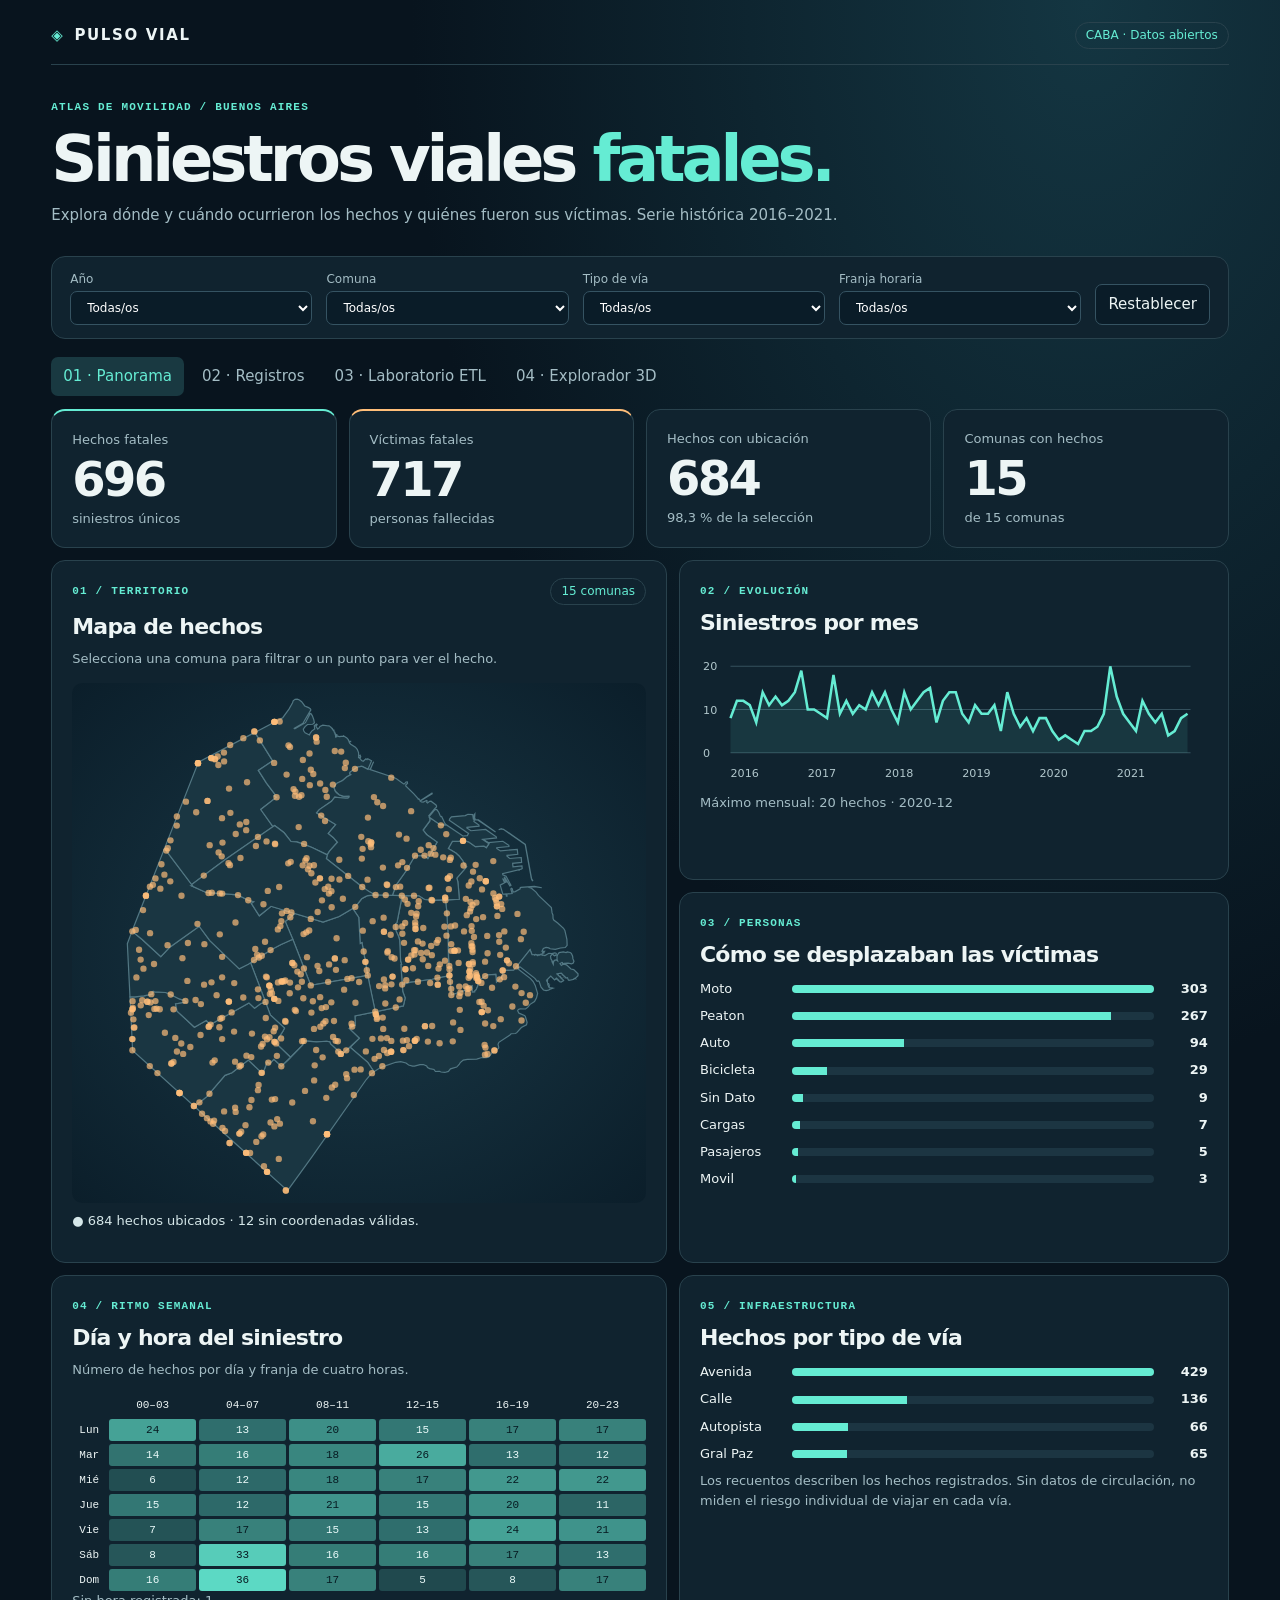
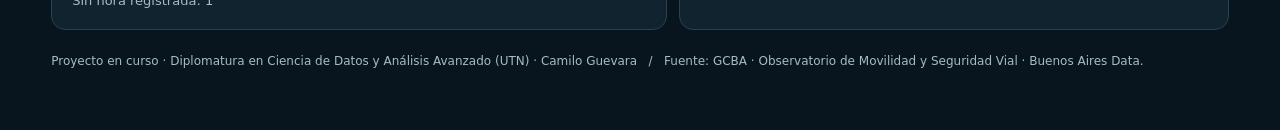
==== commit 6c83443a: "feat(pulso-vial): integrate geospatial 3D tab with existing dashboard filters" ====
--- a/pulso-vial/index.html
+++ b/pulso-vial/index.html
@@ -1,11 +1,11 @@
-<!doctype html><html lang="es"><meta charset="utf-8"><meta name="viewport" content="width=device-width,initial-scale=1"><title>Pulso Vial · CABA</title>
+<!doctype html><html lang="es"><meta charset="utf-8"><meta name="viewport" content="width=device-width,initial-scale=1"><title>Pulso Vial · Siniestros viales fatales en CABA</title><meta name="description" content="Dashboard interactivo sobre 696 siniestros viales fatales y 717 víctimas en CABA (2016–2021). Proyecto de Ciencia de Datos UTN."><link rel="canonical" href="https://camilo-guevara.github.io/pulso-vial/"><meta property="og:type" content="website"><meta property="og:locale" content="es_AR"><meta property="og:url" content="https://camilo-guevara.github.io/pulso-vial/"><meta property="og:title" content="Pulso Vial | Siniestros viales fatales en CABA"><meta property="og:description" content="Explorá dónde y cuándo ocurrieron 696 hechos fatales y sus 717 víctimas en Buenos Aires, 2016–2021. Dashboard interactivo · UTN."><meta property="og:image" content="https://camilo-guevara.github.io/pulso-vial/portada-linkedin.svg"><meta property="og:image:type" content="image/svg+xml"><meta property="og:image:width" content="1200"><meta property="og:image:height" content="630"><meta name="twitter:card" content="summary_large_image"><meta name="twitter:title" content="Pulso Vial | CABA"><meta name="twitter:image" content="https://camilo-guevara.github.io/pulso-vial/portada-linkedin.svg">
 <style>
 :root{color-scheme:dark;--bg:#08141e;--panel:#10232f;--mut:#a4bdc5;--line:#29424d;--mint:#65ecd3;--gold:#ffbe79}*{box-sizing:border-box}body{margin:0;background:radial-gradient(ellipse at 85% 0,#143642,transparent 44%),var(--bg);color:#edf5f5;font:15px/1.55 system-ui,sans-serif}main{max-width:1340px;margin:auto;padding:22px clamp(16px,4vw,64px) 52px}header,nav,.row{display:flex;align-items:center;justify-content:space-between;gap:14px;flex-wrap:wrap}header{padding-bottom:15px;border-bottom:1px solid var(--line)}header b{letter-spacing:.11em}header b:before{content:'◈';color:var(--mint);margin-right:10px}small,.ey{font:600 11px/1.5 ui-monospace,monospace;letter-spacing:.11em;text-transform:uppercase;color:var(--mint)}.mut,p,footer{color:var(--mut)}h1{font-size:clamp(34px,5vw,64px);letter-spacing:-.065em;line-height:1.04;margin:9px 0 12px}h2{font-size:22px;letter-spacing:-.035em;margin:5px 0}p{margin:5px 0 14px}.hero{padding:29px 0 14px}.filters,.card{background:var(--panel);border:1px solid var(--line);border-radius:14px}.filters{padding:13px 18px;display:flex;gap:14px;align-items:end;flex-wrap:wrap}label{color:var(--mut);font-size:12px;flex:1;min-width:120px}select,button,input{font:inherit;color:inherit;border:1px solid #355362;background:#0a1c28;border-radius:7px;padding:8px 12px}select{display:block;width:100%;color:#fff;margin-top:3px}button{cursor:pointer}button:hover,button:focus-visible,a:focus-visible,select:focus-visible{outline:2px solid var(--mint)}nav{justify-content:flex-start;margin:18px 0 13px;gap:6px}nav button{border:0;background:transparent;color:var(--mut)}nav .active{color:var(--mint);background:#193941}.kpis{display:grid;grid-template-columns:repeat(4,1fr);gap:12px}.card{padding:17px 20px;min-width:0}.kpis strong{font-size:clamp(30px,4vw,48px);line-height:1.15;display:block;letter-spacing:-.055em}.kpis span,.hint{font-size:13px;color:var(--mut)}.kpis .card:first-child{border-top:2px solid var(--mint)}.kpis .card:nth-child(2){border-top:2px solid var(--gold)}.grid{display:grid;grid-template-columns:1.12fr 1fr;gap:12px;margin-top:12px}.stack{display:grid;gap:12px}.map{background:radial-gradient(ellipse,#1a3947,#0b1e2a);border-radius:10px}.map svg,svg.chart{display:block;width:100%;height:auto}.area{stroke:#527783;stroke-width:1;fill:#1a3642;cursor:pointer}.area:hover{fill:#28565e}.pt{fill:var(--gold);opacity:.69;cursor:pointer}.pt:hover{r:5;opacity:1}.axis{font:11px system-ui;fill:#b1c7cc}.bar{display:grid;grid-template-columns:80px 1fr 42px;gap:12px;align-items:center;margin:7px 0;font-size:13px}.rail{background:#1c3542;border-radius:4px;overflow:hidden}.rail i{display:block;background:var(--mint);height:8px}.bar b{text-align:right}.tag{border:1px solid var(--line);border-radius:50px;padding:3px 10px;font-size:12px;color:var(--mint)}.detail{min-height:34px;color:#d5e7e9;font-size:13px;margin-top:8px}.wrap{overflow:auto}table{width:100%;border-collapse:collapse;font-size:13px}th,td{text-align:left;padding:9px 8px;border-bottom:1px solid var(--line)}th{color:var(--mut)}a{color:var(--mint)}footer{font-size:12px;margin-top:22px}.note{border-left:3px solid var(--gold);padding:6px 12px;background:#142d36}.heat{display:grid;grid-template-columns:34px repeat(6,1fr);gap:3px;align-items:center;font:11px ui-monospace,monospace}.heat span{text-align:center;padding:5px 0;border-radius:3px}.keywords{color:var(--gold)}[hidden]{display:none!important}@media(max-width:800px){.grid{grid-template-columns:1fr}.kpis{grid-template-columns:repeat(2,1fr)}.card{padding:14px}.hero{padding:18px 0 8px}}@media(max-width:460px){main{padding:12px}.filters{gap:7px;padding:10px}label{min-width:40%}nav button{padding:7px}.kpis{gap:7px}}
 </style><main><header><b>PULSO VIAL</b><span class="tag">CABA · Datos abiertos</span></header><div class="hero"><small>Atlas de movilidad / Buenos Aires</small><h1>Siniestros viales <span style="color:var(--mint)">fatales.</span></h1><p>Explora dónde y cuándo ocurrieron los hechos y quiénes fueron sus víctimas. Serie histórica 2016–2021.</p></div>
 <div class="filters"><label>Año<select id="year"></select></label><label>Comuna<select id="zone"></select></label><label>Tipo de vía<select id="road"></select></label><label>Franja horaria<select id="slot"></select></label><button id="reset">Restablecer</button></div>
-<nav aria-label="Vistas"><button data-tab="atlas" class="active">01 · Panorama</button><button data-tab="data">02 · Registros</button><button data-tab="audit">03 · Laboratorio ETL</button></nav>
+<nav aria-label="Vistas"><button data-tab="atlas" class="active">01 · Panorama</button><button data-tab="data">02 · Registros</button><button data-tab="audit">03 · Laboratorio ETL</button><button data-tab="geo3d">04 · Explorador 3D</button></nav>
 <div class="kpis" id="kpis" aria-live="polite"></div><section id="atlas"><div class="grid"><article class="card"><div class="row"><small>01 / Territorio</small><span class="tag">15 comunas</span></div><h2>Mapa de hechos</h2><p class="hint">Selecciona una comuna para filtrar o un punto para ver el hecho.</p><div class="map"><svg id="map" viewBox="0 0 480 435" aria-label="Mapa de siniestros por comuna"></svg></div><div class="detail" id="info" aria-live="polite"></div></article><div class="stack"><article class="card"><small>02 / Evolución</small><h2>Siniestros por mes</h2><svg class="chart" id="trend" viewBox="0 0 500 145"></svg><div class="hint" id="insight"></div></article><article class="card"><small>03 / Personas</small><h2>Cómo se desplazaban las víctimas</h2><div id="modes"></div></article></div></div><div class="grid"><article class="card"><small>04 / Ritmo semanal</small><h2>Día y hora del siniestro</h2><p class="hint">Número de hechos por día y franja de cuatro horas.</p><div class="heat" id="heat"></div><div class="hint" id="unknown"></div></article><article class="card"><small>05 / Infraestructura</small><h2>Hechos por tipo de vía</h2><div id="roads"></div><p class="hint">Los recuentos describen los hechos registrados. Sin datos de circulación, no miden el riesgo individual de viajar en cada vía.</p></article></div></section>
-<section id="data" hidden class="card"><div class="row"><h2>Explorador de hechos</h2><button id="csv">Descargar CSV filtrado ↓</button></div><p class="hint">Un registro por siniestro. Orden cronológico descendente.</p><div class="wrap"><table><thead><tr><th>ID</th><th>Fecha</th><th>Hora</th><th>Comuna</th><th>Vía</th><th>Lugar</th><th>Víctimas</th></tr></thead><tbody id="tbody"></tbody></table></div><div class="row"><button id="prev">← Anterior</button><span id="page"></span><button id="next">Siguiente →</button></div></section>
+<section id="geo3d" hidden class="card"><div class="row"><div><small>Atlas interactivo / Geoespacial</small><h2>Relieve y siniestros en 3D</h2></div><span class="tag">Terreno · Puntos · Calor · Edificios · Tiempo</span></div><p class="hint">Gir&aacute;, inclin&aacute; y acerc&aacute; el mapa. Los filtros generales tambi&eacute;n se aplican aqu&iacute;. La exageraci&oacute;n vertical es una herramienta visual, no la elevaci&oacute;n real.</p><iframe id="geo3dframe" title="Explorador geoespacial interactivo de Pulso Vial" src="explorador-3d.html" loading="lazy" style="width:100%;height:760px;border:1px solid #29424d;border-radius:10px;background:#0b1e2a" referrerpolicy="strict-origin-when-cross-origin"></iframe><p class="hint">Base cartogr&aacute;fica: OpenFreeMap; relieve: teselas de elevaci&oacute;n Mapzen/AWS (Terrarium). La visualizaci&oacute;n 3D no constituye una medici&oacute;n de riesgo ni demuestra causalidad topogr&aacute;fica.</p></section><section id="data" hidden class="card"><div class="row"><h2>Explorador de hechos</h2><button id="csv">Descargar CSV filtrado ↓</button></div><p class="hint">Un registro por siniestro. Orden cronológico descendente.</p><div class="wrap"><table><thead><tr><th>ID</th><th>Fecha</th><th>Hora</th><th>Comuna</th><th>Vía</th><th>Lugar</th><th>Víctimas</th></tr></thead><tbody id="tbody"></tbody></table></div><div class="row"><button id="prev">← Anterior</button><span id="page"></span><button id="next">Siguiente →</button></div></section>
 <section id="audit" hidden class="card"><small>Metodología / Control de calidad</small><h2>Del archivo original al indicador</h2><p>Se cuentan los ID únicos de la hoja HECHOS. Las personas se cuentan en VICTIMAS: un hecho puede involucrar a más de una víctima fatal. Antes de agregar, se comprueba que el número de personas por ID coincida con N_VICTIMAS.</p><div class="note" id="auditText"></div><p>Las filas vacías sin ID se excluyen. La comuna 0 y los códigos SD se presentan como «Sin dato». Las coordenadas faltantes o fuera de la ventana de CABA quedan fuera del mapa, pero el hecho sigue en el total. La hora faltante no entra en la matriz semanal.</p><p>El modo de desplazamiento procede de la hoja de víctimas; el tipo de vía, fecha, hora y comuna son atributos del hecho. No se imputan datos ni se infieren responsabilidades.</p><p><a href="https://cdn.buenosaires.gob.ar/datosabiertos/datasets/transporte-y-obras-publicas/victimas-siniestros-viales/homicidios.xlsx">Descargar archivo histórico oficial (XLSX)</a> · <a href="https://data.buenosaires.gob.ar/dataset/victimas-siniestros-viales">Catálogo Buenos Aires Data</a></p><p class="hint">Geometrías: <a href="https://cdn.buenosaires.gob.ar/datosabiertos/datasets/ministerio-de-educacion/comunas/comunas.geojson">Comunas de CABA</a>, simplificadas solo para visualización. Esta edición histórica no incluye los siniestros sin fallecidos ni los años posteriores a 2021.</p></section>
 <footer>Proyecto en curso · Diplomatura en Ciencia de Datos y Análisis Avanzado (UTN) · Camilo Guevara &nbsp; / &nbsp; Fuente: GCBA · Observatorio de Movilidad y Seguridad Vial · Buenos Aires Data.</footer></main>
 <script>
@@ -21,5 +21,5 @@
 function table(){let total=Math.ceil(A.length/20),ar=A.slice(pg*20,(pg+1)*20);$('tbody').innerHTML=ar.map(r=>'<tr>'+[r.id,r.date,r.hour==null?'Sin dato':String(r.hour).padStart(2,'0')+' h',com(r.comuna),r.via,r.lugar,r.n].map(t=>'<td>'+esc(t)+'</td>').join('')+'</tr>').join('')||'<tr><td colspan="7">Sin registros para esta selección.</td></tr>';$('prev').disabled=!pg;$('next').disabled=pg+1>=total;$('page').textContent=total?'Página '+(pg+1)+' de '+total:'0 registros'}
 $('prev').onclick=()=>{pg--;table()};$('next').onclick=()=>{pg++;table()};
 $('csv').onclick=()=>{const csv=[['ID','Fecha','Hora','Comuna','Tipo de vía','Lugar','Víctimas fatales','Longitud','Latitud'],...A.map(r=>[r.id,r.date,r.hour,r.comuna||'',r.via,r.lugar,r.n,r.lon,r.lat])].map(row=>row.map(x=>'"'+String(x??'').replaceAll('"','""')+'"').join(';')).join('\r\n');let u=URL.createObjectURL(new Blob(['\ufeff'+csv],{type:'text/csv;charset=utf-8'})),a=document.createElement('a');a.href=u;a.download='siniestros-caba-filtrados.csv';a.click();setTimeout(()=>URL.revokeObjectURL(u),1000)};
-function render(){const ys=$('year').value,z=$('zone').value,v=$('road').value,h=$('slot').value;A=R.filter(r=>(!ys||r.date.startsWith(ys))&&(z===''||+z===r.comuna)&&(!v||v===r.via)&&(h===''||+h===slot(r))).sort((a,b)=>b.date.localeCompare(a.date));let n=A.length,m=sum(A,r=>r.n),loc=A.filter(valid).length;const k=[['Hechos fatales',fmt(n),'siniestros únicos'],['Víctimas fatales',fmt(m),'personas fallecidas'],['Hechos con ubicación',fmt(loc),n?(100*loc/n).toFixed(1).replace('.',',')+' % de la selección':'Sin datos'],['Comunas con hechos',new Set(A.map(r=>r.comuna).filter(Boolean)).size,'de 15 comunas']];$('kpis').innerHTML=k.map(([a,b,c])=>'<div class="card"><span>'+a+'</span><strong>'+b+'</strong><span>'+c+'</span></div>').join('');map();trend();let modes={};A.forEach(r=>Object.entries(r.modes).forEach(([k,v])=>modes[k]=(modes[k]||0)+v));bars('modes',modes);bars('roads',group(A,r=>r.via));let mat=Array.from({length:7},()=>Array(6).fill(0));A.forEach(r=>{if(r.hour!=null)mat[(new Date(r.date+'T12:00:00Z').getUTCDay()+6)%7][slot(r)]++});let peak=Math.max(1,...mat.flat());$('heat').innerHTML='<span></span>'+fr.slice(0,6).map(x=>'<span>'+x+'</span>').join('')+mat.map((row,i)=>'<span>'+['Lun','Mar','Mié','Jue','Vie','Sáb','Dom'][i]+'</span>'+row.map(v=>'<span style="background:rgba(101,236,211,'+(.07+.84*v/peak)+');color:'+(v/peak>.45?'#071b22':'#eafafa')+'">'+v+'</span>').join('')).join('');$('unknown').textContent='Sin hora registrada: '+A.filter(r=>r.hour==null).length;$('auditText').textContent='Archivo completo: '+R.length+' hechos y '+sum(R,r=>r.n)+' víctimas fatales. Selección actual: '+n+' hechos, '+m+' víctimas y '+(n-loc)+' hechos sin coordenadas válidas.';table()}render()
+function render(){const ys=$('year').value,z=$('zone').value,v=$('road').value,h=$('slot').value;A=R.filter(r=>(!ys||r.date.startsWith(ys))&&(z===''||+z===r.comuna)&&(!v||v===r.via)&&(h===''||+h===slot(r))).sort((a,b)=>b.date.localeCompare(a.date));let n=A.length,m=sum(A,r=>r.n),loc=A.filter(valid).length;const k=[['Hechos fatales',fmt(n),'siniestros únicos'],['Víctimas fatales',fmt(m),'personas fallecidas'],['Hechos con ubicación',fmt(loc),n?(100*loc/n).toFixed(1).replace('.',',')+' % de la selección':'Sin datos'],['Comunas con hechos',new Set(A.map(r=>r.comuna).filter(Boolean)).size,'de 15 comunas']];$('kpis').innerHTML=k.map(([a,b,c])=>'<div class="card"><span>'+a+'</span><strong>'+b+'</strong><span>'+c+'</span></div>').join('');map();trend();let modes={};A.forEach(r=>Object.entries(r.modes).forEach(([k,v])=>modes[k]=(modes[k]||0)+v));bars('modes',modes);bars('roads',group(A,r=>r.via));let mat=Array.from({length:7},()=>Array(6).fill(0));A.forEach(r=>{if(r.hour!=null)mat[(new Date(r.date+'T12:00:00Z').getUTCDay()+6)%7][slot(r)]++});let peak=Math.max(1,...mat.flat());$('heat').innerHTML='<span></span>'+fr.slice(0,6).map(x=>'<span>'+x+'</span>').join('')+mat.map((row,i)=>'<span>'+['Lun','Mar','Mié','Jue','Vie','Sáb','Dom'][i]+'</span>'+row.map(v=>'<span style="background:rgba(101,236,211,'+(.07+.84*v/peak)+');color:'+(v/peak>.45?'#071b22':'#eafafa')+'">'+v+'</span>').join('')).join('');$('unknown').textContent='Sin hora registrada: '+A.filter(r=>r.hour==null).length;$('auditText').textContent='Archivo completo: '+R.length+' hechos y '+sum(R,r=>r.n)+' víctimas fatales. Selección actual: '+n+' hechos, '+m+' víctimas y '+(n-loc)+' hechos sin coordenadas válidas.';table();sync3D()}function sync3D(){const f=$('geo3dframe');if(f&&f.contentWindow)f.contentWindow.postMessage({type:'pulso-vial-data',rows:A},location.origin)}window.addEventListener('message',e=>{if(e.origin===location.origin&&e.data?.type==='pulso-vial-ready')sync3D()});render()
 </script></html>
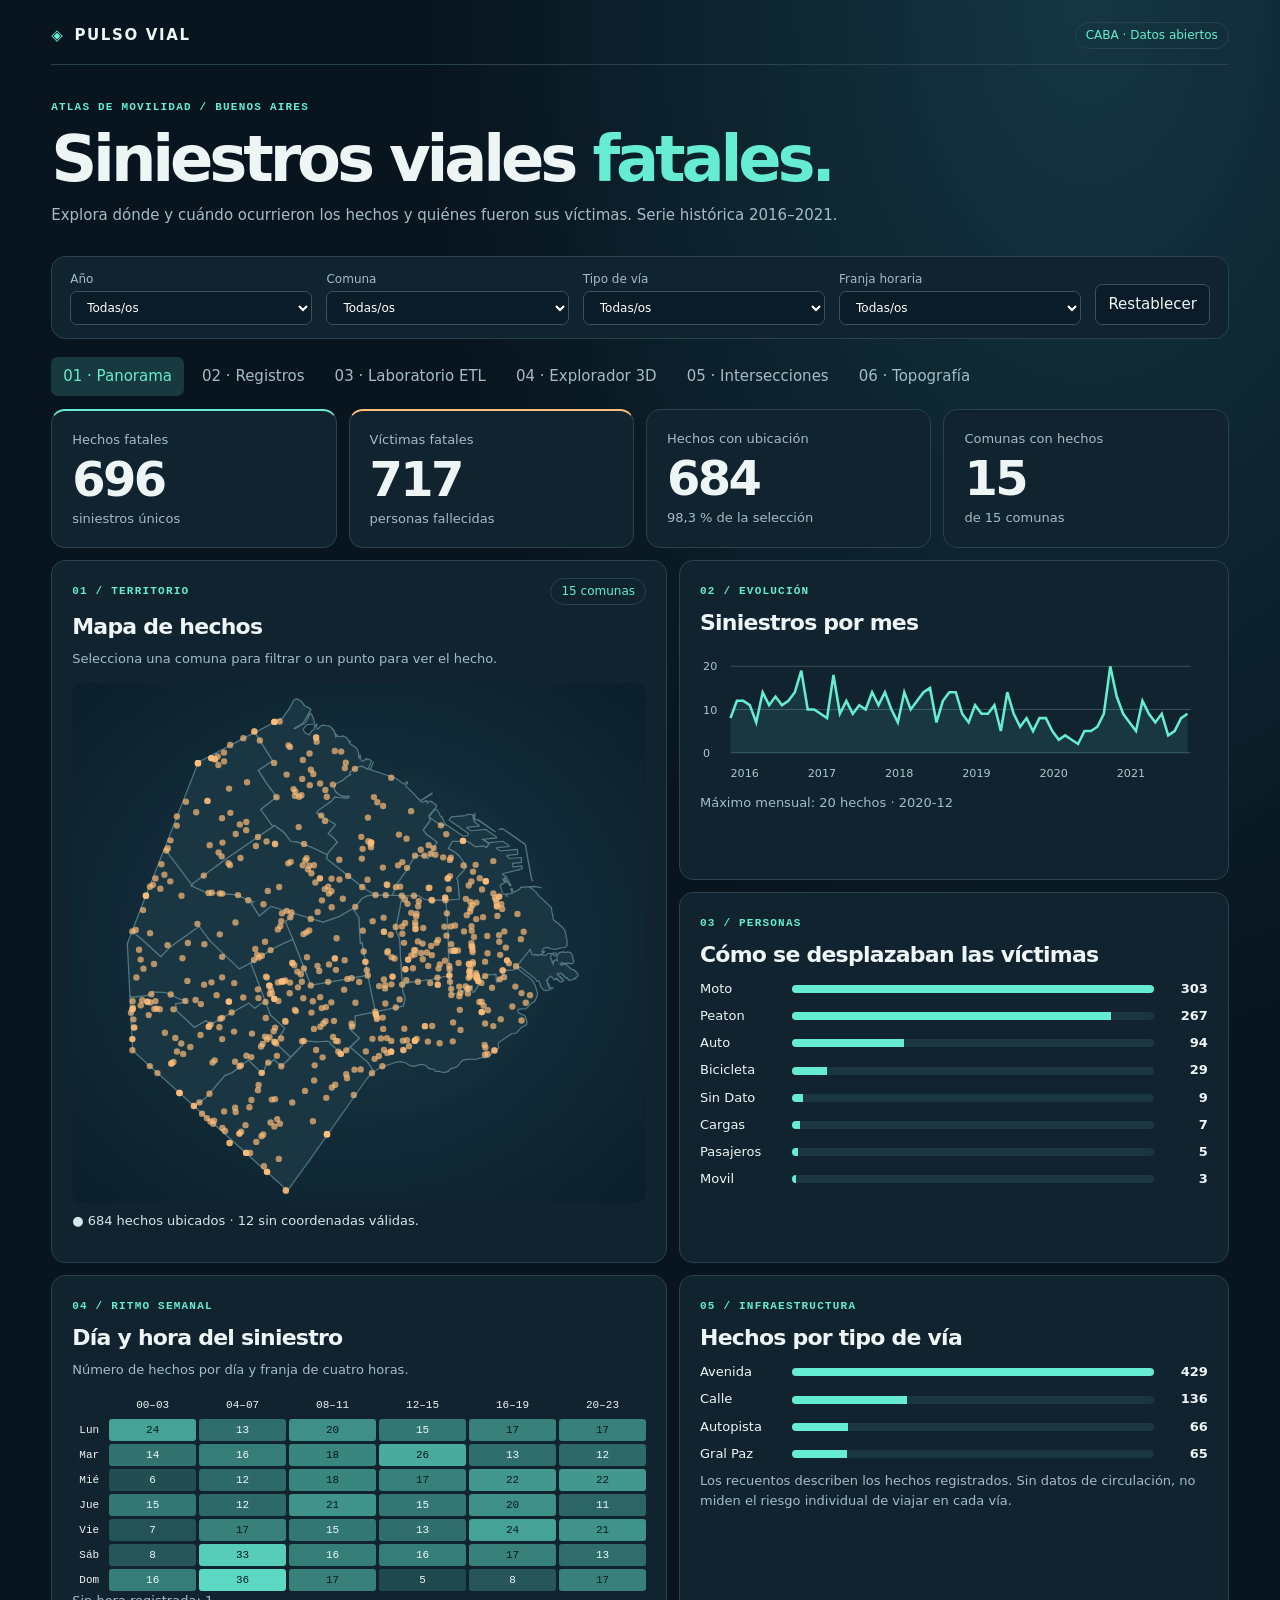
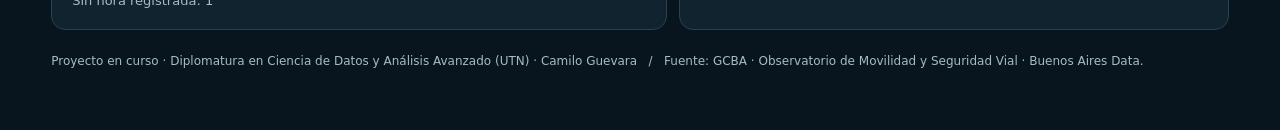
==== commit c06e2c9f: "feat(pulso-vial): add documented intersections and traceable terrain analysis Preserve the existing " ====
--- a/pulso-vial/index.html
+++ b/pulso-vial/index.html
@@ -3,11 +3,30 @@
 :root{color-scheme:dark;--bg:#08141e;--panel:#10232f;--mut:#a4bdc5;--line:#29424d;--mint:#65ecd3;--gold:#ffbe79}*{box-sizing:border-box}body{margin:0;background:radial-gradient(ellipse at 85% 0,#143642,transparent 44%),var(--bg);color:#edf5f5;font:15px/1.55 system-ui,sans-serif}main{max-width:1340px;margin:auto;padding:22px clamp(16px,4vw,64px) 52px}header,nav,.row{display:flex;align-items:center;justify-content:space-between;gap:14px;flex-wrap:wrap}header{padding-bottom:15px;border-bottom:1px solid var(--line)}header b{letter-spacing:.11em}header b:before{content:'◈';color:var(--mint);margin-right:10px}small,.ey{font:600 11px/1.5 ui-monospace,monospace;letter-spacing:.11em;text-transform:uppercase;color:var(--mint)}.mut,p,footer{color:var(--mut)}h1{font-size:clamp(34px,5vw,64px);letter-spacing:-.065em;line-height:1.04;margin:9px 0 12px}h2{font-size:22px;letter-spacing:-.035em;margin:5px 0}p{margin:5px 0 14px}.hero{padding:29px 0 14px}.filters,.card{background:var(--panel);border:1px solid var(--line);border-radius:14px}.filters{padding:13px 18px;display:flex;gap:14px;align-items:end;flex-wrap:wrap}label{color:var(--mut);font-size:12px;flex:1;min-width:120px}select,button,input{font:inherit;color:inherit;border:1px solid #355362;background:#0a1c28;border-radius:7px;padding:8px 12px}select{display:block;width:100%;color:#fff;margin-top:3px}button{cursor:pointer}button:hover,button:focus-visible,a:focus-visible,select:focus-visible{outline:2px solid var(--mint)}nav{justify-content:flex-start;margin:18px 0 13px;gap:6px}nav button{border:0;background:transparent;color:var(--mut)}nav .active{color:var(--mint);background:#193941}.kpis{display:grid;grid-template-columns:repeat(4,1fr);gap:12px}.card{padding:17px 20px;min-width:0}.kpis strong{font-size:clamp(30px,4vw,48px);line-height:1.15;display:block;letter-spacing:-.055em}.kpis span,.hint{font-size:13px;color:var(--mut)}.kpis .card:first-child{border-top:2px solid var(--mint)}.kpis .card:nth-child(2){border-top:2px solid var(--gold)}.grid{display:grid;grid-template-columns:1.12fr 1fr;gap:12px;margin-top:12px}.stack{display:grid;gap:12px}.map{background:radial-gradient(ellipse,#1a3947,#0b1e2a);border-radius:10px}.map svg,svg.chart{display:block;width:100%;height:auto}.area{stroke:#527783;stroke-width:1;fill:#1a3642;cursor:pointer}.area:hover{fill:#28565e}.pt{fill:var(--gold);opacity:.69;cursor:pointer}.pt:hover{r:5;opacity:1}.axis{font:11px system-ui;fill:#b1c7cc}.bar{display:grid;grid-template-columns:80px 1fr 42px;gap:12px;align-items:center;margin:7px 0;font-size:13px}.rail{background:#1c3542;border-radius:4px;overflow:hidden}.rail i{display:block;background:var(--mint);height:8px}.bar b{text-align:right}.tag{border:1px solid var(--line);border-radius:50px;padding:3px 10px;font-size:12px;color:var(--mint)}.detail{min-height:34px;color:#d5e7e9;font-size:13px;margin-top:8px}.wrap{overflow:auto}table{width:100%;border-collapse:collapse;font-size:13px}th,td{text-align:left;padding:9px 8px;border-bottom:1px solid var(--line)}th{color:var(--mut)}a{color:var(--mint)}footer{font-size:12px;margin-top:22px}.note{border-left:3px solid var(--gold);padding:6px 12px;background:#142d36}.heat{display:grid;grid-template-columns:34px repeat(6,1fr);gap:3px;align-items:center;font:11px ui-monospace,monospace}.heat span{text-align:center;padding:5px 0;border-radius:3px}.keywords{color:var(--gold)}[hidden]{display:none!important}@media(max-width:800px){.grid{grid-template-columns:1fr}.kpis{grid-template-columns:repeat(2,1fr)}.card{padding:14px}.hero{padding:18px 0 8px}}@media(max-width:460px){main{padding:12px}.filters{gap:7px;padding:10px}label{min-width:40%}nav button{padding:7px}.kpis{gap:7px}}
 </style><main><header><b>PULSO VIAL</b><span class="tag">CABA · Datos abiertos</span></header><div class="hero"><small>Atlas de movilidad / Buenos Aires</small><h1>Siniestros viales <span style="color:var(--mint)">fatales.</span></h1><p>Explora dónde y cuándo ocurrieron los hechos y quiénes fueron sus víctimas. Serie histórica 2016–2021.</p></div>
 <div class="filters"><label>Año<select id="year"></select></label><label>Comuna<select id="zone"></select></label><label>Tipo de vía<select id="road"></select></label><label>Franja horaria<select id="slot"></select></label><button id="reset">Restablecer</button></div>
-<nav aria-label="Vistas"><button data-tab="atlas" class="active">01 · Panorama</button><button data-tab="data">02 · Registros</button><button data-tab="audit">03 · Laboratorio ETL</button><button data-tab="geo3d">04 · Explorador 3D</button></nav>
+<nav aria-label="Vistas"><button data-tab="atlas" class="active">01 · Panorama</button><button data-tab="data">02 · Registros</button><button data-tab="audit">03 · Laboratorio ETL</button><button data-tab="geo3d">04 · Explorador 3D</button><button data-tab="critical">05 · Intersecciones</button><button data-tab="topography">06 · Topografía</button></nav>
 <div class="kpis" id="kpis" aria-live="polite"></div><section id="atlas"><div class="grid"><article class="card"><div class="row"><small>01 / Territorio</small><span class="tag">15 comunas</span></div><h2>Mapa de hechos</h2><p class="hint">Selecciona una comuna para filtrar o un punto para ver el hecho.</p><div class="map"><svg id="map" viewBox="0 0 480 435" aria-label="Mapa de siniestros por comuna"></svg></div><div class="detail" id="info" aria-live="polite"></div></article><div class="stack"><article class="card"><small>02 / Evolución</small><h2>Siniestros por mes</h2><svg class="chart" id="trend" viewBox="0 0 500 145"></svg><div class="hint" id="insight"></div></article><article class="card"><small>03 / Personas</small><h2>Cómo se desplazaban las víctimas</h2><div id="modes"></div></article></div></div><div class="grid"><article class="card"><small>04 / Ritmo semanal</small><h2>Día y hora del siniestro</h2><p class="hint">Número de hechos por día y franja de cuatro horas.</p><div class="heat" id="heat"></div><div class="hint" id="unknown"></div></article><article class="card"><small>05 / Infraestructura</small><h2>Hechos por tipo de vía</h2><div id="roads"></div><p class="hint">Los recuentos describen los hechos registrados. Sin datos de circulación, no miden el riesgo individual de viajar en cada vía.</p></article></div></section>
 <section id="geo3d" hidden class="card"><div class="row"><div><small>Atlas interactivo / Geoespacial</small><h2>Relieve y siniestros en 3D</h2></div><span class="tag">Terreno · Puntos · Calor · Edificios · Tiempo</span></div><p class="hint">Gir&aacute;, inclin&aacute; y acerc&aacute; el mapa. Los filtros generales tambi&eacute;n se aplican aqu&iacute;. La exageraci&oacute;n vertical es una herramienta visual, no la elevaci&oacute;n real.</p><iframe id="geo3dframe" title="Explorador geoespacial interactivo de Pulso Vial" src="explorador-3d.html" loading="lazy" style="width:100%;height:760px;border:1px solid #29424d;border-radius:10px;background:#0b1e2a" referrerpolicy="strict-origin-when-cross-origin"></iframe><p class="hint">Base cartogr&aacute;fica: OpenFreeMap; relieve: teselas de elevaci&oacute;n Mapzen/AWS (Terrarium). La visualizaci&oacute;n 3D no constituye una medici&oacute;n de riesgo ni demuestra causalidad topogr&aacute;fica.</p></section><section id="data" hidden class="card"><div class="row"><h2>Explorador de hechos</h2><button id="csv">Descargar CSV filtrado ↓</button></div><p class="hint">Un registro por siniestro. Orden cronológico descendente.</p><div class="wrap"><table><thead><tr><th>ID</th><th>Fecha</th><th>Hora</th><th>Comuna</th><th>Vía</th><th>Lugar</th><th>Víctimas</th></tr></thead><tbody id="tbody"></tbody></table></div><div class="row"><button id="prev">← Anterior</button><span id="page"></span><button id="next">Siguiente →</button></div></section>
 <section id="audit" hidden class="card"><small>Metodología / Control de calidad</small><h2>Del archivo original al indicador</h2><p>Se cuentan los ID únicos de la hoja HECHOS. Las personas se cuentan en VICTIMAS: un hecho puede involucrar a más de una víctima fatal. Antes de agregar, se comprueba que el número de personas por ID coincida con N_VICTIMAS.</p><div class="note" id="auditText"></div><p>Las filas vacías sin ID se excluyen. La comuna 0 y los códigos SD se presentan como «Sin dato». Las coordenadas faltantes o fuera de la ventana de CABA quedan fuera del mapa, pero el hecho sigue en el total. La hora faltante no entra en la matriz semanal.</p><p>El modo de desplazamiento procede de la hoja de víctimas; el tipo de vía, fecha, hora y comuna son atributos del hecho. No se imputan datos ni se infieren responsabilidades.</p><p><a href="https://cdn.buenosaires.gob.ar/datosabiertos/datasets/transporte-y-obras-publicas/victimas-siniestros-viales/homicidios.xlsx">Descargar archivo histórico oficial (XLSX)</a> · <a href="https://data.buenosaires.gob.ar/dataset/victimas-siniestros-viales">Catálogo Buenos Aires Data</a></p><p class="hint">Geometrías: <a href="https://cdn.buenosaires.gob.ar/datosabiertos/datasets/ministerio-de-educacion/comunas/comunas.geojson">Comunas de CABA</a>, simplificadas solo para visualización. Esta edición histórica no incluye los siniestros sin fallecidos ni los años posteriores a 2021.</p></section>
+
+<section id="critical" hidden>
+<article class="card"><small>Análisis exploratorio / Prioridades de auditoría</small><h2>Intersecciones y puntos críticos</h2>
+<p id="cross-summary" role="status">Cargando clasificación oficial y análisis…</p>
+<p class="hint">Ranking por cantidad de hechos fatales de la selección. No es una tasa de riesgo: faltan aforos, exposición y siniestros sin fallecidos. Los filtros generales se aplican a ambos módulos.</p>
+<div class="grid"><div><div class="map"><svg id="critical-map" viewBox="0 0 480 435" aria-label="Cruces documentados y posibles intersecciones"></svg></div><p class="hint" id="critical-map-note"></p></div>
+<div class="wrap" style="max-height:480px"><table><thead><tr><th>Cruce (seleccionar)</th><th>Evidencia</th><th>Hechos</th><th>Víctimas</th></tr></thead><tbody id="critical-ranking"></tbody></table></div></div>
+<details><summary>Cómo se clasifican y normalizan los cruces</summary><p>Documentado: Calle y Cruce informados en la hoja HECHOS del archivo oficial, enlazados por ID. Confirma el registro de dos vías, no su geometría, nivel o causalidad. Heurístico: sin par oficial utilizable, el lugar contiene dos partes separadas por «y», «e», «esquina» o «intersección». El resto queda sin confirmar, nunca se clasifica automáticamente como «no intersección».</p><p>Se normalizan mayúsculas, acentos, puntuación, espacios y las abreviaturas Avenida/AV y General/GRAL; el par se ordena para unir A×B con B×A. Se conserva el nombre oficial restante, sin fusiones difusas ni equivalencias inventadas. Los grupos heurísticos permanecen separados de los documentados. Variantes no equivalentes pueden quedar separadas. Un enlace vial o cruce a distinto nivel necesita revisión cartográfica.</p></details>
+</article><article class="card" style="margin-top:12px"><button id="critical-3d" disabled>Ver punto en Explorador 3D</button><div id="critical-detail"></div></article>
+</section>
+<section id="topography" hidden class="card"><small>Terreno / Modelo derivado de fuente oficial</small><h2>Alturas y pendientes del entorno</h2>
+<p id="topo-summary" role="status">Cargando mediciones…</p>
+<p class="note">MDT derivado por interpolación de curvas oficiales de CABA. Estima el gradiente del terreno en una ventana de 100 m; no mide la pendiente longitudinal de la calzada, rampas, puentes o túneles. Sin dirección de circulación no se clasifica subida/bajada. No permite atribuir causalidad ni evaluar geología.</p>
+<div class="wrap"><table><thead><tr><th>Pendiente del terreno estimada</th><th>Hechos</th><th>% de hechos con estimación</th></tr></thead><tbody id="topo-bins"></tbody></table></div>
+<p class="hint">Umbrales exploratorios de visualización (2 % y 5 %), sin significado normativo ni causal. Los porcentajes usan solo hechos con estimación: la falta de cobertura puede sesgar la distribución. No representan el porcentaje comprobado en calles en pendiente. Las zonas planas del TIN y el suavizado pueden generar artefactos.</p>
+<details><summary>Fuente, método y límites de precisión</summary><p id="topo-source"></p><p>Las curvas tienen cotas enteras y capa LINEAS-NIVEL-1M. La fecha de adquisición y exactitud vertical no están documentadas en el recurso consultado. No se asigna precisión centimétrica: las cifras mostradas son aproximaciones. Sin extrapolación fuera del TIN ni relleno de ausencias. El modelo no es un raster MDT oficial publicado: es un MDT reproducible derivado de las curvas reales.</p><p><a href="https://data.buenosaires.gob.ar/dataset/elevacion-terreno">GCBA: Elevación terreno (CC-BY-2.5-AR)</a> · <a href="https://cdn.buenosaires.gob.ar/datosabiertos/datasets/secretaria-de-desarrollo-urbano/elevacion-terreno/curvas-de-nivel.csv">Curvas originales CSV</a> · <a href="analisis-datos.json">Resultados y huellas SHA-256</a> · <a href="METODOLOGIA.md">Metodología reproducible</a></p><p>El relieve Mapzen/AWS del explorador 3D es una fuente visual independiente: sus teselas y la exageración no se usan en estos cálculos.</p></details>
+<h3>Consulta por hecho · selección actual</h3><div class="wrap" style="max-height:480px"><table><thead><tr><th>ID</th><th>Lugar original</th><th>Cota estimada</th><th>Pendiente del terreno</th></tr></thead><tbody id="topo-rows"></tbody></table></div>
+</section>
 <footer>Proyecto en curso · Diplomatura en Ciencia de Datos y Análisis Avanzado (UTN) · Camilo Guevara &nbsp; / &nbsp; Fuente: GCBA · Observatorio de Movilidad y Seguridad Vial · Buenos Aires Data.</footer></main>
+<script src="analisis.js"></script>
 <script>
 const S={"rows":[{"id":"2016-0001","date":"2016-01-01","hour":4,"comuna":8,"via":"Avenida","lugar":"AV PIEDRA BUENA Y AV FERNANDEZ DE LA CRUZ","n":1,"lon":-58.47533969,"lat":-34.68757022,"modes":{"Moto":1}},{"id":"2016-0002","date":"2016-01-02","hour":1,"comuna":9,"via":"Gral Paz","lugar":"AV GRAL PAZ  Y AV DE LOS CORRALES","n":1,"lon":-58.50877521,"lat":-34.66977709,"modes":{"Auto":1}},{"id":"2016-0003","date":"2016-01-03","hour":7,"comuna":1,"via":"Avenida","lugar":"AV ENTRE RIOS 2034","n":1,"lon":-58.39040293,"lat":-34.63189362,"modes":{"Moto":1}},{"id":"2016-0004","date":"2016-01-10","hour":0,"comuna":8,"via":"Avenida","lugar":"AV LARRAZABAL Y GRAL VILLEGAS CONRADO","n":1,"lon":-58.46503904,"lat":-34.68092974,"modes":{"Moto":1}},{"id":"2016-0005","date":"2016-01-21","hour":5,"comuna":1,"via":"Avenida","lugar":"AV SAN JUAN Y PRESIDENTE LUIS SAENZ PEÑA ","n":1,"lon":-58.38718297,"lat":-34.6224663,"modes":{"Moto":1}},{"id":"2016-0008","date":"2016-01-24","hour":18,"comuna":8,"via":"Avenida","lugar":"AV 27 DE FEBRERO Y AV ESCALADA","n":1,"lon":-58.44451316,"lat":-34.68475866,"modes":{"Moto":1}},{"id":"2016-0009","date":"2016-01-24","hour":19,"comuna":11,"via":"Calle","lugar":"NOGOYA Y JOAQUIN V. GONZALES","n":1,"lon":-58.50095869,"lat":-34.6082544,"modes":{"Moto":1}},{"id":"2016-0010","date":"2016-01-29","hour":15,"comuna":9,"via":"Gral Paz","lugar":"AV GENERAL PAZ Y AV DE LOS CORRALES","n":1,"lon":-58.50877521,"lat":-34.66977709,"modes":{"Moto":1}},{"id":"2016-0012","date":"2016-02-08","hour":1,"comuna":1,"via":"Avenida","lugar":"AV BELGRANO Y BERNARDO DE IRIGOYEN","n":1,"lon":-58.38048577,"lat":-34.61303893,"modes":{"Moto":1}},{"id":"2016-0013","date":"2016-02-10","hour":11,"comuna":1,"via":"Avenida","lugar":"AV ENTRE RIOS 1366","n":1,"lon":-58.39114932,"lat":-34.62477387,"modes":{"Peaton":1}},{"id":"2016-0015","date":"2016-02-14","hour":5,"comuna":15,"via":"Avenida","lugar":"AV SCALABRINI ORTIZ Y VERA","n":1,"lon":-58.4376002,"lat":-34.59912758,"modes":{"Peaton":1}},{"id":"2016-0016","date":"2016-02-14","hour":22,"comuna":4,"via":"Avenida","lugar":"AV REGIMIENTO DE PATRICIOS Y QUINQUELA MARTIN BENITO","n":1,"lon":-58.36882665,"lat":-34.64291993,"modes":{"Moto":1}},{"id":"2016-0017","date":"2016-02-15","hour":16,"comuna":8,"via":"Avenida","lugar":"MARIANO ACOSTA Y ANA MARIA JANER","n":1,"lon":-58.44989671,"lat":-34.65970435,"modes":{"Peaton":1}},{"id":"2016-0019","date":"2016-02-17","hour":9,"comuna":9,"via":"Calle","lugar":"LISANDRO DE LA TORRE Y SEVERO GARCIA GRANDE DE ZEQUEIRA ","n":1,"lon":-58.50990884,"lat":-34.65468721,"modes":{"Peaton":1}},{"id":"2016-0020","date":"2016-02-17","hour":16,"comuna":1,"via":"Calle","lugar":"SUIPACHA 156","n":1,"lon":-58.37952223,"lat":-34.60653282,"modes":{"Peaton":1}},{"id":"2016-0021","date":"2016-02-17","hour":23,"comuna":7,"via":"Avenida","lugar":"AV DIRECTORIO Y CURAPALIGUE","n":1,"lon":-58.45157703,"lat":-34.63063795,"modes":{"Auto":1}},{"id":"2016-0022","date":"2016-02-21","hour":6,"comuna":1,"via":"Avenida","lugar":"AV 9 DE JULIO Y ADOLFO ALSINA","n":1,"lon":-58.38144696,"lat":-34.61079875,"modes":{"Moto":1}},{"id":"2016-0025","date":"2016-02-28","hour":4,"comuna":8,"via":"Gral Paz","lugar":"AV GRAL PAZ Y AV 27 DE FEBRERO","n":1,"lon":-58.46244952,"lat":-34.70524971,"modes":{"Auto":1}},{"id":"2016-0026","date":"2016-02-28","hour":7,"comuna":12,"via":"Calle","lugar":"HOLMBERG Y VEDIA","n":1,"lon":-58.49216191,"lat":-34.54738649,"modes":{"Auto":1}},{"id":"2016-0027","date":"2016-02-28","hour":9,"comuna":7,"via":"Avenida","lugar":"CURAPALIGUE Y AVELINO DIAZ","n":1,"lon":-58.44497874,"lat":-34.63852623,"modes":{"Auto":1}},{"id":"2016-0028","date":"2016-03-02","hour":10,"comuna":1,"via":"Avenida","lugar":"VIAMONTE Y AV 9 DE JULIO","n":1,"lon":-58.38199706,"lat":-34.60028648,"modes":{"Peaton":1}},{"id":"2016-0029","date":"2016-03-04","hour":17,"comuna":12,"via":"Avenida","lugar":"AV CABILDO Y DEHEZA","n":1,"lon":-58.47378664,"lat":-34.54153077,"modes":{"Peaton":1}},{"id":"2016-0031","date":"2016-03-08","hour":12,"comuna":8,"via":"Gral Paz","lugar":"AV GRAL PAZ Y AV CNEL ROCA","n":1,"lon":-58.47064556,"lat":-34.69843756,"modes":{"Moto":1}},{"id":"2016-0034","date":"2016-03-12","hour":12,"comuna":4,"via":"Avenida","lugar":"AV AMANCIO ALCORTA Y BONAVENA","n":1,"lon":-58.40623949,"lat":-34.65076549,"modes":{"Peaton":1}},{"id":"2016-0035","date":"2016-03-13","hour":6,"comuna":3,"via":"Avenida","lugar":"AV CORRIENTES Y AV CALLAO","n":1,"lon":-58.39228965,"lat":-34.60443527,"modes":{"Moto":1}},{"id":"2016-0036","date":"2016-03-14","hour":0,"comuna":4,"via":"Calle","lugar":"HERRERA Y ARISTOBULO DEL VALLE","n":1,"lon":-58.37813396,"lat":-34.63668504,"modes":{"Moto":1}},{"id":"2016-0037","date":"2016-03-19","hour":11,"comuna":7,"via":"Avenida","lugar":"AV. EVA PERON Y QUIRNO","n":1,"lon":-58.46275892,"lat":-34.64358293,"modes":{"Moto":1}},{"id":"2016-0038","date":"2016-03-21","hour":8,"comuna":8,"via":"Gral Paz","lugar":"AV GRAL PAZ COLECTORA Y ZUVIRIA","n":1,"lon":-58.49683458,"lat":-34.67892743,"modes":{"Peaton":1}},{"id":"2016-0039","date":"2016-03-23","hour":1,"comuna":3,"via":"Avenida","lugar":"BARTOLOME MITRE Y AV PUEYRREDON","n":1,"lon":-58.40603217,"lat":-34.6088396,"modes":{"Moto":1}},{"id":"2016-0041","date":"2016-03-29","hour":11,"comuna":7,"via":"Avenida","lugar":"AV DIRECTORIO Y RIVERA INDARTE","n":2,"lon":-58.4607655,"lat":-34.63350444,"modes":{"Moto":2}},{"id":"2016-0043","date":"2016-03-30","hour":18,"comuna":8,"via":"Avenida","lugar":"DELLEPIANE LUIS TTE GRAL COLECTORA Y MURGUIONDO","n":1,"lon":-58.47832463,"lat":-34.67494416,"modes":{"Peaton":1}},{"id":"2016-0044","date":"2016-03-31","hour":19,"comuna":7,"via":"Avenida","lugar":"AV JOSE MARIA MORENO Y BALBASTRO","n":1,"lon":-58.43213235,"lat":-34.63693953,"modes":{"Moto":1}},{"id":"2016-0045","date":"2016-04-11","hour":10,"comuna":13,"via":"Gral Paz","lugar":"AV GRAL PAZ Y AV DEL LIBERTADOR","n":1,"lon":-58.46743471,"lat":-34.53476874,"modes":{"Moto":1}},{"id":"2016-0047","date":"2016-04-15","hour":5,"comuna":1,"via":"Calle","lugar":"LIMA 1483","n":1,"lon":-58.38247061,"lat":-34.62571878,"modes":{"Peaton":1}},{"id":"2016-0048","date":"2016-04-15","hour":17,"comuna":15,"via":"Avenida","lugar":"AV. CORRIENTES Y AV. DORREGO","n":1,"lon":-58.44759966,"lat":-34.5917024,"modes":{"Peaton":1}},{"id":"2016-0049","date":"2016-04-17","hour":0,"comuna":4,"via":"Autopista","lugar":"AUTOPISTA 1 SUR PRESIDENTE ARTURO FRONDIZI KM. 0,700","n":1,"lon":-58.37714647568196,"lat":-34.63657525428238,"modes":{"Sin Dato":1}},{"id":"2016-0050","date":"2016-04-19","hour":9,"comuna":8,"via":"Avenida","lugar":"TIMOTEO GORDILLO Y AV FERNANDEZ DE LA CRUZ","n":1,"lon":-58.47305463,"lat":-34.68550712,"modes":{"Peaton":1}},{"id":"2016-0051","date":"2016-04-20","hour":4,"comuna":4,"via":"Avenida","lugar":"AV AMANCIO ALCORTA Y BONAVENA","n":1,"lon":-58.40623949,"lat":-34.65076549,"modes":{"Moto":1}},{"id":"2016-0052","date":"2016-04-20","hour":20,"comuna":13,"via":"Autopista","lugar":"AUTOPISTA LUGONES PK 10000","n":1,"lon":null,"lat":null,"modes":{"Moto":1}},{"id":"2016-0053","date":"2016-04-22","hour":9,"comuna":12,"via":"Avenida","lugar":"AV TRIUNVIRATO Y AV OLAZABAL","n":1,"lon":-58.4842918,"lat":-34.57558053,"modes":{"Peaton":1}},{"id":"2016-0054","date":"2016-04-23","hour":21,"comuna":8,"via":"Autopista","lugar":"AU LUIS DELLEPIANE Y AV GRAL PAZ","n":1,"lon":-58.48695354,"lat":-34.68795245,"modes":{"Moto":1}},{"id":"2016-0055","date":"2016-04-25","hour":20,"comuna":14,"via":"Avenida","lugar":"RAMON CASTILLA Y AV FIGUEROA ALCORTA","n":1,"lon":-58.40021959,"lat":-34.57964781,"modes":{"Peaton":1}},{"id":"2016-0056","date":"2016-04-26","hour":4,"comuna":14,"via":"Avenida","lugar":"AV LUIS MARIA CAMPOS 30","n":1,"lon":-58.42957885,"lat":-34.57660058,"modes":{"Moto":1}},{"id":"2016-0058","date":"2016-05-04","hour":14,"comuna":1,"via":"Calle","lugar":"LIMA 1471","n":1,"lon":-58.38247542,"lat":-34.62556293,"modes":{"Peaton":1}},{"id":"2016-0059","date":"2016-05-08","hour":16,"comuna":1,"via":"Calle","lugar":"PASAJE CIUDADELA Y LIMA OESTE","n":1,"lon":-58.38222219,"lat":-34.62728101,"modes":{"Peaton":1}},{"id":"2016-0064","date":"2016-05-14","hour":18,"comuna":10,"via":"Avenida","lugar":"AV JUAN B JUSTO Y AV CARRASCO","n":1,"lon":-58.49485242,"lat":-34.62953445,"modes":{"Peaton":1}},{"id":"2016-0065","date":"2016-05-20","hour":14,"comuna":6,"via":"Avenida","lugar":"AV GAONA Y ESPINOSA","n":1,"lon":-58.45227946,"lat":-34.61068024,"modes":{"Peaton":1}},{"id":"2016-0067","date":"2016-05-21","hour":17,"comuna":8,"via":"Avenida","lugar":"AV LISANDRO DE LA TORRE Y SARAZA","n":1,"lon":-58.48455411,"lat":-34.6751276,"modes":{"Moto":1}},{"id":"2016-0068","date":"2016-05-22","hour":22,"comuna":2,"via":"Avenida","lugar":"AV FIGUEROA ALCORTA Y AV PUEYRREDON","n":1,"lon":-58.39056593,"lat":-34.58418569,"modes":{"Moto":1}},{"id":"2016-0069","date":"2016-05-23","hour":3,"comuna":3,"via":"Avenida","lugar":"AV ENTRE RIOS Y PASAJE FILIBERTO","n":1,"lon":-58.39118948,"lat":-34.62704273,"modes":{"Auto":1}},{"id":"2016-0073","date":"2016-06-11","hour":15,"comuna":10,"via":"Calle","lugar":"MAGARIÑOS CERVANTES 3900","n":1,"lon":-58.49021952,"lat":-34.62025108,"modes":{"Moto":1}},{"id":"2016-0074","date":"2016-06-12","hour":6,"comuna":8,"via":"Gral Paz","lugar":"AV GRAL PAZ Y RODOLFO SCAPINO","n":1,"lon":-58.49896559,"lat":-34.67732118,"modes":{"Auto":1}},{"id":"2016-0075","date":"2016-06-12","hour":23,"comuna":8,"via":"Autopista","lugar":"AUTOPISTA DELLEPIANE LUIS TTE GRAL Y MIRALLA","n":1,"lon":-58.47461076,"lat":-34.66874679,"modes":{"Peaton":1}},{"id":"2016-0076","date":"2016-06-13","hour":16,"comuna":15,"via":"Avenida","lugar":"AV SAN MARTIN Y CAMARONES","n":1,"lon":-58.46210891,"lat":-34.60356211,"modes":{"Peaton":1}},{"id":"2016-0077","date":"2016-06-13","hour":21,"comuna":1,"via":"Avenida","lugar":"TTEG JUAN D PERON Y AVDA LEANDRO N ALEM","n":1,"lon":-58.3702777,"lat":-34.60536123,"modes":{"Peaton":1}},{"id":"2016-0078","date":"2016-06-13","hour":23,"comuna":3,"via":"Avenida","lugar":"AV BELGRANO Y AV JUJUY","n":1,"lon":-58.40491455,"lat":-34.6146383,"modes":{"Moto":1}},{"id":"2016-0079","date":"2016-06-16","hour":17,"comuna":13,"via":"Avenida","lugar":"AV DEL LIBERTADOR Y AV GUILLERMO UDAONDO","n":1,"lon":-58.45504154,"lat":-34.54864492,"modes":{"Auto":1}},{"id":"2016-0080","date":"2016-06-18","hour":6,"comuna":9,"via":"Gral Paz","lugar":"AV GRAL PAZ Y AV RIVADAVIA","n":1,"lon":-58.52927982,"lat":-34.63931752,"modes":{"Auto":1}},{"id":"2016-0081","date":"2016-06-22","hour":7,"comuna":12,"via":"Avenida","lugar":"AV CRISOLOGO LARRALDE Y MACHAIN","n":1,"lon":-58.4872106,"lat":-34.55904606,"modes":{"Moto":1}},{"id":"2016-0082","date":"2016-06-27","hour":18,"comuna":4,"via":"Avenida","lugar":"AV LA PLATA 2384","n":1,"lon":-58.42273092,"lat":-34.64228803,"modes":{"Peaton":1}},{"id":"2016-0083","date":"2016-06-28","hour":20,"comuna":6,"via":"Avenida","lugar":"AV JUAN B ALBERDI Y PUAN","n":1,"lon":-58.44788671,"lat":-34.62539009,"modes":{"Peaton":1}},{"id":"2016-0084","date":"2016-06-29","hour":22,"comuna":1,"via":"Calle","lugar":"CARLOS PELLEGRINI Y TUCUMAN","n":1,"lon":-58.38110563,"lat":-34.60135531,"modes":{"Peaton":1}},{"id":"2016-0085","date":"2016-06-29","hour":22,"comuna":4,"via":"Avenida","lugar":"AVDA ITE FRANCISCO RABANAL & AVDA EREZCANO","n":1,"lon":-58.42378834,"lat":-34.657341,"modes":{"Moto":1}},{"id":"2016-0086","date":"2016-06-30","hour":16,"comuna":10,"via":"Avenida","lugar":"AV OLIVERA Y RAMON FALCON","n":1,"lon":-58.48727942,"lat":-34.63652467,"modes":{"Peaton":1}},{"id":"2016-0087","date":"2016-07-02","hour":0,"comuna":1,"via":"Autopista","lugar":"AUTOPISTA 1 SUR PTE ARTURO FRONDIZI Y AV CASEROS","n":1,"lon":-58.37864583,"lat":-34.62907067,"modes":{"Moto":1}},{"id":"2016-0088","date":"2016-07-11","hour":15,"comuna":12,"via":"Calle","lugar":"CERETTI Y NUÑEZ","n":1,"lon":-58.5015175,"lat":-34.56767549,"modes":{"Peaton":1}},{"id":"2016-0089","date":"2016-07-14","hour":6,"comuna":13,"via":"Autopista","lugar":"AV LUGONES Y LA PAMPA","n":1,"lon":-58.43233425,"lat":-34.55185825,"modes":{"Peaton":1}},{"id":"2016-0090","date":"2016-07-14","hour":22,"comuna":5,"via":"Avenida","lugar":"JERONIMO SALGUERO Y AV RIVADAVIA","n":1,"lon":-58.41971993,"lat":-34.6111224,"modes":{"Peaton":1}},{"id":"2016-0092","date":"2016-07-15","hour":11,"comuna":13,"via":"Gral Paz","lugar":"AV GRAL PAZ Y AV LIBERTADOR ","n":1,"lon":-58.46743471,"lat":-34.53476874,"modes":{"Moto":1}},{"id":"2016-0093","date":"2016-07-17","hour":3,"comuna":6,"via":"Avenida","lugar":"AV JUAN B ALBERDI Y EMILIO MITRE","n":1,"lon":-58.44362126,"lat":-34.62301748,"modes":{"Auto":1}},{"id":"2016-0095","date":"2016-07-23","hour":6,"comuna":11,"via":"Avenida","lugar":"MERCEDES Y AV GRAL MOSCONI","n":1,"lon":-58.51713095,"lat":-34.59546519,"modes":{"Moto":1}},{"id":"2016-0096","date":"2016-07-25","hour":7,"comuna":8,"via":"Autopista","lugar":"AUTOPISTA DELLEPIANE LUIS TTE. GRAL. KM. 2,3","n":1,"lon":-58.47433193007387,"lat":-34.66684950051973,"modes":{"Moto":1}},{"id":"2016-0097","date":"2016-07-26","hour":18,"comuna":1,"via":"Calle","lugar":"SOLIS Y MEXICO","n":1,"lon":-58.39038605,"lat":-34.6156281,"modes":{"Peaton":1}},{"id":"2016-0098","date":"2016-07-27","hour":16,"comuna":3,"via":"Avenida","lugar":"AV SAN JUAN Y ALBERTI","n":1,"lon":-58.40042405,"lat":-34.62356174,"modes":{"Moto":1}},{"id":"2016-0099","date":"2016-07-29","hour":16,"comuna":11,"via":"Gral Paz","lugar":"AV GRAL MOSCONI Y AV GRAL PAZ","n":1,"lon":-58.52340614,"lat":-34.59798754,"modes":{"Cargas":1}},{"id":"2016-0100","date":"2016-08-03","hour":23,"comuna":12,"via":"Gral Paz","lugar":"AV GRAL PAZ  Y DONADO","n":1,"lon":-58.49491054,"lat":-34.54795581,"modes":{"Moto":1}},{"id":"2016-0101","date":"2016-08-07","hour":19,"comuna":9,"via":"Gral Paz","lugar":"AV GRAL PAZ Y JORGE CHAVEZ","n":1,"lon":-58.52932872,"lat":-34.65014993,"modes":{"Sin Dato":1}},{"id":"2016-0102","date":"2016-08-10","hour":23,"comuna":9,"via":"Avenida","lugar":"AV EVA PERON Y JOSE LEON SUAREZ","n":1,"lon":-58.50011639,"lat":-34.67316502,"modes":{"Moto":1}},{"id":"2016-0104","date":"2016-08-14","hour":21,"comuna":9,"via":"Avenida","lugar":"ZINNY Y AV SANTIAGO DE COMPOSTELA","n":1,"lon":-58.46635001,"lat":-34.65624369,"modes":{"Moto":1}},{"id":"2016-0105","date":"2016-08-17","hour":0,"comuna":15,"via":"Avenida","lugar":"AV FEDERICO LACROZE Y FRAGA","n":1,"lon":-58.45343236,"lat":-34.58435809,"modes":{"Peaton":1}},{"id":"2016-0106","date":"2016-08-19","hour":21,"comuna":1,"via":"Avenida","lugar":"CARLOS PELLEGRINI Y AV DEL LIBERTADOR","n":1,"lon":-58.38090932,"lat":-34.58927731,"modes":{"Peaton":1}},{"id":"2016-0107","date":"2016-08-20","hour":8,"comuna":4,"via":"Autopista","lugar":"AUTOPISTA 9 DE JULIO SUR ALT AV MENDOZA","n":1,"lon":-58.37157668,"lat":-34.65429986,"modes":{"Moto":1}},{"id":"2016-0109","date":"2016-08-24","hour":5,"comuna":9,"via":"Autopista","lugar":"AUTOPISTA PERITO MORENO Y BARRAGAN","n":1,"lon":-58.52280139,"lat":-34.63659934,"modes":{"Auto":1}},{"id":"2016-0110","date":"2016-08-24","hour":20,"comuna":9,"via":"Avenida","lugar":"AV ALBERDI Y CARHUE","n":1,"lon":-58.51232237,"lat":-34.6590353,"modes":{"Peaton":1}},{"id":"2016-0111","date":"2016-08-25","hour":9,"comuna":15,"via":"Autopista","lugar":"AUTOPISTA LEOPOLDO LUGONES Y LA PAMPA","n":1,"lon":-58.47461905,"lat":-34.57663634,"modes":{"Moto":1}},{"id":"2016-0112","date":"2016-08-27","hour":4,"comuna":1,"via":"Autopista","lugar":"AUTOPISTA 25 DE MAYO AUTOPISTA 1 SUR ARTURO FRONDIZI","n":1,"lon":-58.38268809,"lat":-34.62282019,"modes":{"Moto":1}},{"id":"2016-0113","date":"2016-08-27","hour":16,"comuna":9,"via":"Avenida","lugar":"AV JUAN BAUTISTA ALBERDI Y GUARDIA NACIONAL","n":1,"lon":-58.49603546,"lat":-34.64564271,"modes":{"Peaton":1}},{"id":"2016-0114","date":"2016-08-31","hour":11,"comuna":14,"via":"Calle","lugar":"SALGUERO 1410","n":1,"lon":-58.41848605,"lat":-34.59394733,"modes":{"Bicicleta":1}},{"id":"2016-0115","date":"2016-09-02","hour":11,"comuna":12,"via":"Calle","lugar":"ARIAS Y TRONADOR","n":1,"lon":-58.48935041,"lat":-34.54917673,"modes":{"Sin Dato":1}},{"id":"2016-0116","date":"2016-09-02","hour":20,"comuna":8,"via":"Avenida","lugar":"AV 27 DE FEBRERO Y AV ESCALADA","n":1,"lon":-58.44451316,"lat":-34.68475866,"modes":{"Moto":1}},{"id":"2016-0117","date":"2016-09-03","hour":15,"comuna":14,"via":"Avenida","lugar":"AV DEL LIBERTADOR Y TAGLE","n":1,"lon":-58.39936478,"lat":-34.58271474,"modes":{"Auto":1}},{"id":"2016-0118","date":"2016-09-04","hour":3,"comuna":1,"via":"Autopista","lugar":"AUTOPISTA 1 SUR PTE ARTURO FRONDIZI KM 2.9","n":1,"lon":-58.37936704,"lat":-34.62694503,"modes":{"Auto":1}},{"id":"2016-0119","date":"2016-09-04","hour":6,"comuna":12,"via":"Avenida","lugar":"CRISOLOGO LARRALDE Y AVDA TRIUNVIRATO","n":1,"lon":-58.49659234,"lat":-34.56353635,"modes":{"Sin Dato":1}},{"id":"2016-0122","date":"2016-09-13","hour":7,"comuna":9,"via":"Avenida","lugar":"AV EVA PERON 4233","n":1,"lon":-58.47256391,"lat":-34.65194557,"modes":{"Bicicleta":1}},{"id":"2016-0123","date":"2016-09-14","hour":9,"comuna":7,"via":"Avenida","lugar":"AV ASAMBLEA Y AV CNEL ESTEBAN BONORINO","n":1,"lon":-58.45130953,"lat":-34.64053676,"modes":{"Moto":1}},{"id":"2016-0124","date":"2016-09-16","hour":15,"comuna":7,"via":"Avenida","lugar":"AVDA RIVADAVIA Y RIVERA INDARTE","n":1,"lon":-58.46271207,"lat":-34.62884871,"modes":{"Peaton":1}},{"id":"2016-0125","date":"2016-09-17","hour":12,"comuna":10,"via":"Autopista","lugar":"AUTOPISTA PERITO MORENO Y AV JUAN B ALBERDI","n":1,"lon":-58.49020869,"lat":-34.64243791,"modes":{"Moto":1}},{"id":"2016-0126","date":"2016-09-18","hour":22,"comuna":10,"via":"Calle","lugar":"IRIGOYEN Y TINOGASTA","n":2,"lon":-58.52572109,"lat":-34.62125906,"modes":{"Auto":2}},{"id":"2016-0127","date":"2016-09-24","hour":10,"comuna":8,"via":"Avenida","lugar":"AV MARIANO ACOSTA Y AV CNEL ROCA","n":1,"lon":-58.44094791,"lat":-34.66677111,"modes":{"Peaton":1}},{"id":"2016-0128","date":"2016-10-02","hour":11,"comuna":5,"via":"Avenida","lugar":"CASTRO Y AV PAVON","n":1,"lon":-58.41914024,"lat":-34.6305389,"modes":{"Peaton":1}},{"id":"2016-0130","date":"2016-10-04","hour":12,"comuna":1,"via":"Autopista","lugar":"AUTOPISTA 9 DE JULIO SUR Y AV BRASIL","n":1,"lon":-58.37910942,"lat":-34.62764717,"modes":{"Moto":1}},{"id":"2016-0131","date":"2016-10-09","hour":19,"comuna":4,"via":"Calle","lugar":"MIRAVE 3500","n":1,"lon":-58.39871183,"lat":-34.64539318,"modes":{"Peaton":1}},{"id":"2016-0132","date":"2016-10-10","hour":2,"comuna":3,"via":"Avenida","lugar":"AV SAN JUAN Y 24 DE NOVIEMBRE","n":1,"lon":-58.41036975,"lat":-34.62477021,"modes":{"Auto":1}},{"id":"2016-0133","date":"2016-10-14","hour":0,"comuna":14,"via":"Avenida","lugar":"AV LAS HERAS Y SANCHEZ DE BUSTAMANTE","n":1,"lon":-58.40204698,"lat":-34.5834269,"modes":{"Moto":1}},{"id":"2016-0134","date":"2016-10-23","hour":5,"comuna":8,"via":"Avenida","lugar":"AV PIEDRA BUENA Y 2 DE ABRIL 1982","n":1,"lon":-58.48935287,"lat":-34.67648597,"modes":{"Moto":1}},{"id":"2016-0135","date":"2016-10-24","hour":5,"comuna":14,"via":"Avenida","lugar":"AV FIGUEROA ALCORTA  Y PINEDO","n":1,"lon":-58.42260225,"lat":-34.56403694,"modes":{"Peaton":1}},{"id":"2016-0136","date":"2016-10-25","hour":0,"comuna":4,"via":"Autopista","lugar":"AU BUENOS AIRES - LA PLATA KM. 4","n":1,"lon":null,"lat":null,"modes":{"Moto":1}},{"id":"2016-0137","date":"2016-10-25","hour":0,"comuna":11,"via":"Avenida","lugar":"AV SAN MARTIN Y LADINES","n":1,"lon":-58.51537091,"lat":-34.59035925,"modes":{"Moto":1}},{"id":"2016-0138","date":"2016-10-27","hour":20,"comuna":13,"via":"Avenida","lugar":"AV CABILDO Y BLANCO ENCALADA","n":1,"lon":-58.4590967,"lat":-34.55922742,"modes":{"Bicicleta":1}},{"id":"2016-0139","date":"2016-10-28","hour":23,"comuna":14,"via":"Avenida","lugar":"AV PRESIDENTE FIGUEROA ALCORTA Y AV DORREGO","n":1,"lon":-58.42008769,"lat":-34.56539579,"modes":{"Moto":1}},{"id":"2016-0140","date":"2016-10-31","hour":2,"comuna":13,"via":"Avenida","lugar":"AV JURAMENTO Y VUELTA DE OBLIGADO","n":1,"lon":-58.45566399,"lat":-34.56147293,"modes":{"Pasajeros":1}},{"id":"2016-0142","date":"2016-11-05","hour":23,"comuna":1,"via":"Avenida","lugar":"AV DEL LIBERTADOR Y AV RAMOS MEJIA","n":1,"lon":-58.37533517,"lat":-34.59276462,"modes":{"Moto":1}},{"id":"2016-0143","date":"2016-11-06","hour":4,"comuna":8,"via":"Avenida","lugar":"AV 27 DE FEBRERO Y AV ESCALADA","n":1,"lon":-58.44451316,"lat":-34.68475866,"modes":{"Moto":1}},{"id":"2016-0144","date":"2016-11-07","hour":12,"comuna":4,"via":"Avenida","lugar":"AV. ALTE. BROWN 984","n":1,"lon":-58.35975012,"lat":-34.63343907,"modes":{"Peaton":1}},{"id":"2016-0145","date":"2016-11-07","hour":20,"comuna":13,"via":"Avenida","lugar":"AV DEL LIBERTADOR Y LA PAMPA","n":1,"lon":-58.44523595,"lat":-34.55953855,"modes":{"Moto":1}},{"id":"2016-0146","date":"2016-11-09","hour":20,"comuna":4,"via":"Avenida","lugar":"PICHINCHA Y AV BRASIL","n":1,"lon":-58.39626094,"lat":-34.63036565,"modes":{"Peaton":1}},{"id":"2016-0147","date":"2016-11-16","hour":21,"comuna":1,"via":"Avenida","lugar":"AV INDEPENDENCIA Y VIRREY CEVALLOS","n":1,"lon":-58.38896772,"lat":-34.61799615,"modes":{"Movil":1}},{"id":"2016-0148","date":"2016-11-16","hour":22,"comuna":15,"via":"Avenida","lugar":"AV GARMENDIA 4895","n":1,"lon":-58.46536113,"lat":-34.59484504,"modes":{"Moto":1}},{"id":"2016-0150","date":"2016-11-18","hour":18,"comuna":4,"via":"Avenida","lugar":"AV AMANCIO ALCORTA Y DIOGENES TABORDA","n":1,"lon":-58.40879146,"lat":-34.65273216,"modes":{"Cargas":1}},{"id":"2016-0151","date":"2016-11-18","hour":20,"comuna":0,"via":"Calle","lugar":"SD","n":1,"lon":null,"lat":null,"modes":{"Peaton":1}},{"id":"2016-0152","date":"2016-11-23","hour":21,"comuna":7,"via":"Avenida","lugar":"AV PERITO MORENO Y ZUVIRIA","n":1,"lon":-58.46451841,"lat":-34.64991946,"modes":{"Moto":1}},{"id":"2016-0153","date":"2016-11-25","hour":15,"comuna":15,"via":"Avenida","lugar":"ARAOZ Y AV CORDOBA","n":1,"lon":-58.4291709,"lat":-34.59485488,"modes":{"Peaton":1}},{"id":"2016-0154","date":"2016-11-26","hour":14,"comuna":8,"via":"Gral Paz","lugar":"AV GRAL PAZ 15200","n":1,"lon":-58.49007772,"lat":-34.68251141,"modes":{"Moto":1}},{"id":"2016-0155","date":"2016-11-26","hour":16,"comuna":10,"via":"Calle","lugar":"MADERO 900","n":1,"lon":-58.52756365,"lat":-34.62772274,"modes":{"Peaton":1}},{"id":"2016-0156","date":"2016-11-26","hour":19,"comuna":3,"via":"Avenida","lugar":"AV INDEPENDENCIA Y DEAN FUNES","n":1,"lon":-58.40638983,"lat":-34.61943202,"modes":{"Moto":1}},{"id":"2016-0157","date":"2016-12-03","hour":6,"comuna":11,"via":"Avenida","lugar":"AV JUAN B JUSTO 5645","n":1,"lon":-58.47576807,"lat":-34.61740997,"modes":{"Moto":1}},{"id":"2016-0159","date":"2016-12-04","hour":7,"comuna":8,"via":"Avenida","lugar":"AV 27 DE FEBRERO Y AV ESCALADA","n":1,"lon":-58.44451316,"lat":-34.68475866,"modes":{"Auto":1}},{"id":"2016-0160","date":"2016-12-06","hour":5,"comuna":9,"via":"Autopista","lugar":"AUTOPISTA PERITO MORENO ALTURA VELZ","n":1,"lon":-58.51927194,"lat":-34.63635787,"modes":{"Cargas":1}},{"id":"2016-0161","date":"2016-12-06","hour":7,"comuna":14,"via":"Avenida","lugar":"AV SANTA FE Y GODOY CRUZ","n":1,"lon":-58.42525456,"lat":-34.57866344,"modes":{"Peaton":1}},{"id":"2016-0162","date":"2016-12-07","hour":5,"comuna":15,"via":"Avenida","lugar":"AV FEDERICO LACROZE Y AV FOREST","n":1,"lon":-58.45396573,"lat":-34.58518167,"modes":{"Peaton":1}},{"id":"2016-0163","date":"2016-12-10","hour":7,"comuna":11,"via":"Gral Paz","lugar":"AV GRAL PAZ Y AV GENERAL MOSCONI","n":1,"lon":-58.52340614,"lat":-34.59798754,"modes":{"Moto":1}},{"id":"2016-0164","date":"2016-12-11","hour":6,"comuna":4,"via":"Avenida","lugar":"AV LA PLATA Y CNEL GREGORIO POMAR","n":1,"lon":-58.42323628,"lat":-34.64119105,"modes":{"Auto":1}},{"id":"2016-0165","date":"2016-12-12","hour":8,"comuna":4,"via":"Avenida","lugar":"AV MARTIN GARCIA 300","n":1,"lon":-58.36926144,"lat":-34.62841919,"modes":{"Bicicleta":1}},{"id":"2016-0168","date":"2016-12-13","hour":10,"comuna":4,"via":"Avenida","lugar":"AV LA PLATA Y CNEL GREGORIO POMAR","n":1,"lon":-58.42323628,"lat":-34.64119105,"modes":{"Moto":1}},{"id":"2016-0169","date":"2016-12-15","hour":15,"comuna":12,"via":"Avenida","lugar":"NUÑEZ Y AV RICARDO BALBIN","n":1,"lon":-58.47935434,"lat":-34.55676497,"modes":{"Moto":1}},{"id":"2016-0170","date":"2016-12-19","hour":17,"comuna":12,"via":"Gral Paz","lugar":"AV GRAL PAZ 4500","n":1,"lon":-58.50598256,"lat":-34.5637998,"modes":{"Moto":1}},{"id":"2016-0171","date":"2016-12-25","hour":19,"comuna":1,"via":"Autopista","lugar":"AU BUENOS AIRES - LA PLATA Y AU 25 DE MAYO","n":1,"lon":-58.36607137,"lat":-34.62150748,"modes":{"Moto":1}},{"id":"2016-0172","date":"2016-12-26","hour":8,"comuna":5,"via":"Avenida","lugar":"AV GARAY Y CASTRO","n":1,"lon":-58.41918902,"lat":-34.63174259,"modes":{"Moto":1}},{"id":"2016-0173","date":"2016-12-26","hour":19,"comuna":7,"via":"Avenida","lugar":"AV DIRECTORIO Y AV SAN PEDRITO","n":1,"lon":-58.46749188,"lat":-34.63551751,"modes":{"Moto":1}},{"id":"2016-0174","date":"2016-12-27","hour":0,"comuna":0,"via":"Autopista","lugar":"AUTOPISTA 25 DE MAYO","n":1,"lon":null,"lat":null,"modes":{"Sin Dato":1}},{"id":"2016-0175","date":"2016-12-27","hour":8,"comuna":7,"via":"Calle","lugar":"CNEL RAMON L FALCON Y MEMBRILLAR","n":1,"lon":-58.46064174,"lat":-34.62960517,"modes":{"Peaton":1}},{"id":"2016-0176","date":"2016-12-28","hour":1,"comuna":1,"via":"Avenida","lugar":"AV BELGRANO Y AV PASEO COLON","n":1,"lon":-58.36956186,"lat":-34.61232875,"modes":{"Moto":1}},{"id":"2016-0177","date":"2016-12-29","hour":4,"comuna":14,"via":"Calle","lugar":"ARENALES 3319","n":1,"lon":-58.40966671,"lat":-34.58788235,"modes":{"Peaton":1}},{"id":"2016-0178","date":"2016-12-30","hour":16,"comuna":3,"via":"Calle","lugar":"REPUBLICA BOLIVARIANA DE VENEZUELA Y SAAVEDRA","n":1,"lon":-58.40288226,"lat":-34.61544091,"modes":{"Peaton":1}},{"id":"2017-0001","date":"2017-01-02","hour":1,"comuna":11,"via":"Avenida","lugar":"AV. JUAN B JUSTO Y ACHUPALLAS","n":1,"lon":-58.4659423,"lat":-34.61028571,"modes":{"Moto":1}},{"id":"2017-0003","date":"2017-01-05","hour":3,"comuna":4,"via":"Avenida","lugar":"OLAVARRIA Y AV. VELEZ SARSFIELD","n":1,"lon":-58.38957669,"lat":-34.64410277,"modes":{"Cargas":1}},{"id":"2017-0007","date":"2017-01-11","hour":17,"comuna":1,"via":"Calle","lugar":"LIMA Y MEXICO","n":1,"lon":-58.3816166,"lat":-34.61529543,"modes":{"Peaton":1}},{"id":"2017-0008","date":"2017-01-16","hour":0,"comuna":14,"via":"Calle","lugar":"JOSE A CABRERA Y BONPLAND","n":1,"lon":-58.43917004,"lat":-34.58494351,"modes":{"Moto":1}},{"id":"2017-0009","date":"2017-01-16","hour":13,"comuna":5,"via":"Autopista","lugar":"AU 25 DE MAYO Y AV. BOEDO","n":1,"lon":-58.41595919,"lat":-34.62743346,"modes":{"Moto":1}},{"id":"2017-0010","date":"2017-01-16","hour":16,"comuna":6,"via":"Avenida","lugar":"AV. DIRECTORIO Y RIGLOS","n":1,"lon":-58.4356488,"lat":-34.62828656,"modes":{"Moto":1}},{"id":"2017-0011","date":"2017-01-22","hour":2,"comuna":12,"via":"Gral Paz","lugar":"AV. GRAL. PAZ Y AV. R. BALBIN","n":1,"lon":-58.5007381,"lat":-34.5497951,"modes":{"Moto":1}},{"id":"2017-0012","date":"2017-01-24","hour":14,"comuna":4,"via":"Calle","lugar":"TRAFUL Y DIOGENES TABORDA","n":1,"lon":-58.40969005,"lat":-34.6505529,"modes":{"Moto":1}},{"id":"2017-0013","date":"2017-01-27","hour":7,"comuna":4,"via":"Avenida","lugar":"IRIARTE 3055","n":1,"lon":-58.38972622,"lat":-34.65098981,"modes":{"Peaton":1}},{"id":"2017-0014","date":"2017-01-28","hour":8,"comuna":12,"via":"Avenida","lugar":"AV. DONADO Y ARIAS","n":1,"lon":-58.49185972,"lat":-34.55046754,"modes":{"Moto":1}},{"id":"2017-0015","date":"2017-02-02","hour":15,"comuna":2,"via":"Avenida","lugar":"CORDOBA AV. Y CALLAO","n":1,"lon":-58.39293417,"lat":-34.59963642,"modes":{"Peaton":1}},{"id":"2017-0016","date":"2017-02-03","hour":5,"comuna":1,"via":"Autopista","lugar":"AU 25 DE MAYO, KILOMETRO 8.3, SENTIDO HACIA PROVINCIA DE BUENOS AIRES, C.A.B.A.","n":1,"lon":-58.38099494,"lat":-34.62288231,"modes":{"Moto":1}},{"id":"2017-0017","date":"2017-02-06","hour":8,"comuna":14,"via":"Avenida","lugar":"AV. JUAN B JUSTO Y PARAGUAY","n":1,"lon":-58.429012,"lat":-34.58095431,"modes":{"Moto":1}},{"id":"2017-0018","date":"2017-02-09","hour":7,"comuna":9,"via":"Gral Paz","lugar":"AV. GRAL. PAZ Y AV. DE LOS CORRALES","n":1,"lon":-58.50877521,"lat":-34.66977709,"modes":{"Moto":1}},{"id":"2017-0021","date":"2017-02-18","hour":5,"comuna":1,"via":"Calle","lugar":"SARMIENTO Y LIBERTAD","n":1,"lon":-58.38362373,"lat":-34.60509972,"modes":{"Moto":1}},{"id":"2017-0024","date":"2017-02-23","hour":20,"comuna":7,"via":"Avenida","lugar":"AV. RIVADAVIA 7121","n":1,"lon":-58.46589308,"lat":-34.62955795,"modes":{"Peaton":1}},{"id":"2017-0025","date":"2017-02-24","hour":17,"comuna":7,"via":"Avenida","lugar":"AV. FERNANDEZ DE LA CRUZ Y RIVERA INDARTE","n":1,"lon":-58.43614426,"lat":-34.6542464,"modes":{"Moto":1}},{"id":"2017-0026","date":"2017-02-26","hour":5,"comuna":4,"via":"Avenida","lugar":"AV. PERITO MORENO Y FOURNIER","n":2,"lon":-58.41842777,"lat":-34.64979057,"modes":{"Auto":2}},{"id":"2017-0027","date":"2017-02-26","hour":21,"comuna":1,"via":"Avenida","lugar":"AV. CASEROS 1429","n":1,"lon":-58.38332245,"lat":-34.6319325,"modes":{"Peaton":1}},{"id":"2017-0028","date":"2017-02-28","hour":9,"comuna":6,"via":"Avenida","lugar":"AV. GAONA Y FRAGATA SARMIENTO","n":1,"lon":-58.45475488,"lat":-34.61196327,"modes":{"Peaton":1}},{"id":"2017-0029","date":"2017-03-07","hour":2,"comuna":9,"via":"Calle","lugar":"MOZART Y TANDIL","n":1,"lon":-58.48501341,"lat":-34.64742455,"modes":{"Sin Dato":1}},{"id":"2017-0030","date":"2017-03-07","hour":8,"comuna":9,"via":"Avenida","lugar":"MOZART Y COLECTORA AV. TTE. LUIS J DELLEPIANE","n":1,"lon":-58.47010988,"lat":-34.65872088,"modes":{"Auto":1}},{"id":"2017-0031","date":"2017-03-11","hour":1,"comuna":3,"via":"Calle","lugar":"24 DE NOVIEMBRE Y PAVON ","n":1,"lon":-58.4099756,"lat":-34.62873635,"modes":{"Auto":1}},{"id":"2017-0032","date":"2017-03-12","hour":5,"comuna":8,"via":"Gral Paz","lugar":"AV. GRAL. PAZ Y PEDRO DE MENDOZA","n":1,"lon":-58.48892175,"lat":-34.68359163,"modes":{"Auto":1}},{"id":"2017-0033","date":"2017-03-12","hour":7,"comuna":11,"via":"Gral Paz","lugar":"AV. GRAL. PAZ KM. 10","n":1,"lon":-58.52466448,"lat":-34.60325478,"modes":{"Auto":1}},{"id":"2017-0034","date":"2017-03-13","hour":7,"comuna":14,"via":"Calle","lugar":"GODOY CRUZ 2651","n":1,"lon":-58.42554218,"lat":-34.57929036,"modes":{"Peaton":1}},{"id":"2017-0035","date":"2017-03-23","hour":5,"comuna":1,"via":"Avenida","lugar":"AV. DR. TRISTAN ACHAVAL RODRIGUEZ Y BLVD. AZUCENA VILLAFLOR","n":3,"lon":-58.35881506,"lat":-34.61113641,"modes":{"Auto":3}},{"id":"2017-0036","date":"2017-03-29","hour":18,"comuna":12,"via":"Gral Paz","lugar":"CURUPAYTI Y COLECTORA AV. GRAL. PAZ","n":2,"lon":-58.51452347,"lat":-34.58159762,"modes":{"Moto":2}},{"id":"2017-0037","date":"2017-03-31","hour":3,"comuna":1,"via":"Avenida","lugar":"AV. INDEPENDENCIA Y VIRREY CEVALLOS","n":1,"lon":-58.38896772,"lat":-34.61799615,"modes":{"Moto":1}},{"id":"2017-0038","date":"2017-04-01","hour":19,"comuna":7,"via":"Avenida","lugar":"AV. CASTAÑARES Y LAUTARO","n":1,"lon":-58.44516857,"lat":-34.64363363,"modes":{"Moto":1}},{"id":"2017-0040","date":"2017-04-03","hour":9,"comuna":13,"via":"Avenida","lugar":"CAMINO CIUDAD UNUVERSITARIA Y AV. TTE. GUIRALDES","n":1,"lon":-58.43834197,"lat":-34.54560369,"modes":{"Auto":1}},{"id":"2017-0041","date":"2017-04-03","hour":23,"comuna":7,"via":"Calle","lugar":"BALDOMERO FERNANDEZ MORENO 2186","n":1,"lon":-58.45485084,"lat":-34.63531854,"modes":{"Moto":1}},{"id":"2017-0042","date":"2017-04-10","hour":9,"comuna":14,"via":"Gral Paz","lugar":"AV. LEOPOLDO LUGONES PKM 6900","n":1,"lon":null,"lat":null,"modes":{"Moto":1}},{"id":"2017-0045","date":"2017-04-14","hour":6,"comuna":10,"via":"Calle","lugar":"NOGOYA 5940","n":1,"lon":-58.52449285,"lat":-34.62454175,"modes":{"Moto":1}},{"id":"2017-0047","date":"2017-04-23","hour":6,"comuna":8,"via":"Avenida","lugar":"AV. ARGENTINA Y AV. CORVALAN","n":1,"lon":-58.46713742,"lat":-34.6719879,"modes":{"Moto":1}},{"id":"2017-0049","date":"2017-04-27","hour":18,"comuna":8,"via":"Avenida","lugar":"AV. FERNANDEZ DE LA CRUZ Y VARELA","n":1,"lon":-58.43850413,"lat":-34.65554754,"modes":{"Peaton":1}},{"id":"2017-0050","date":"2017-04-28","hour":11,"comuna":9,"via":"Autopista","lugar":"AU PERITO MORENO Y RAMAL ENLACE AU1/AU6","n":2,"lon":null,"lat":null,"modes":{"Moto":2}},{"id":"2017-0051","date":"2017-05-01","hour":3,"comuna":7,"via":"Autopista","lugar":"AU DELLEPIANE 2400","n":1,"lon":null,"lat":null,"modes":{"Auto":1}},{"id":"2017-0052","date":"2017-05-05","hour":3,"comuna":8,"via":"Gral Paz","lugar":"AV. GRAL. PAZ Y GOLETA JULIA","n":1,"lon":-58.49413799,"lat":-34.68095739,"modes":{"Peaton":1}},{"id":"2017-0053","date":"2017-05-05","hour":20,"comuna":4,"via":"Calle","lugar":"VIEYTES Y VILLARINO","n":1,"lon":-58.37547846,"lat":-34.65326075,"modes":{"Moto":1}},{"id":"2017-0054","date":"2017-05-07","hour":21,"comuna":15,"via":"Avenida","lugar":"AV. DE LOS CONSTITUYENTES Y PEDRO MORAN","n":1,"lon":-58.48680218,"lat":-34.58689719,"modes":{"Moto":1}},{"id":"2017-0055","date":"2017-05-09","hour":8,"comuna":12,"via":"Avenida","lugar":"AV. DE LOS CONSTITUYENTES 4900","n":1,"lon":-58.49563989,"lat":-34.57962262,"modes":{"Auto":1}},{"id":"2017-0058","date":"2017-05-09","hour":23,"comuna":1,"via":"Avenida","lugar":"AV. CORDOBA Y LIBERTAD","n":1,"lon":-58.38403232,"lat":-34.5991594,"modes":{"Peaton":1}},{"id":"2017-0059","date":"2017-05-11","hour":9,"comuna":1,"via":"Calle","lugar":"BRASIL Y LIMA","n":1,"lon":-58.38223382,"lat":-34.62693865,"modes":{"Peaton":1}},{"id":"2017-0060","date":"2017-05-13","hour":7,"comuna":8,"via":"Avenida","lugar":"AV. ESCALADA Y AV. FERNANDEZ DE LA CRUZ","n":1,"lon":-58.45966521,"lat":-34.67323292,"modes":{"Moto":1}},{"id":"2017-0061","date":"2017-05-15","hour":13,"comuna":2,"via":"Avenida","lugar":"PARAGUAY Y AV. CALLAO ","n":1,"lon":-58.39303911,"lat":-34.59871111,"modes":{"Peaton":1}},{"id":"2017-0062","date":"2017-05-15","hour":16,"comuna":10,"via":"Avenida","lugar":"AV. JUAN B JUSTO Y SAN BLAS","n":1,"lon":-58.51262106,"lat":-34.63395999,"modes":{"Moto":1}},{"id":"2017-0063","date":"2017-05-17","hour":10,"comuna":1,"via":"Avenida","lugar":"CHILE Y AV. 9 DE JULIO","n":1,"lon":-58.38118367,"lat":-34.61646839,"modes":{"Peaton":1}},{"id":"2017-0064","date":"2017-05-20","hour":5,"comuna":1,"via":"Calle","lugar":"MAIPU Y PERON","n":1,"lon":-58.37653284,"lat":-34.60582475,"modes":{"Cargas":1}},{"id":"2017-0065","date":"2017-05-22","hour":16,"comuna":4,"via":"Avenida","lugar":"AV. SUAREZ Y HERRERA","n":1,"lon":-58.37709334,"lat":-34.64035082,"modes":{"Bicicleta":1}},{"id":"2017-0066","date":"2017-05-22","hour":18,"comuna":15,"via":"Avenida","lugar":"AV. SAN MARTIN Y FRAGATA SARMIENTO","n":1,"lon":-58.46002142,"lat":-34.60409469,"modes":{"Peaton":1}},{"id":"2017-0067","date":"2017-05-23","hour":2,"comuna":6,"via":"Avenida","lugar":"AV. DIRECTORIO Y AV. JOSE MARIA MORENO","n":1,"lon":-58.4338197,"lat":-34.62801894,"modes":{"Moto":1}},{"id":"2017-0068","date":"2017-05-27","hour":19,"comuna":8,"via":"Avenida","lugar":"AV. TTE. FRANCISCO RABANAL 2950","n":1,"lon":-58.43580656,"lat":-34.66437532,"modes":{"Moto":1}},{"id":"2017-0069","date":"2017-05-24","hour":14,"comuna":9,"via":"Gral Paz","lugar":"AV. GRAL. PAZ Y ULRICO SCHMIDL","n":1,"lon":-58.52173071,"lat":-34.65997463,"modes":{"Moto":1}},{"id":"2017-0070","date":"2017-05-30","hour":13,"comuna":11,"via":"Calle","lugar":"NUEVA YORK  3696","n":1,"lon":-58.50791763,"lat":-34.59804273,"modes":{"Peaton":1}},{"id":"2017-0072","date":"2017-06-03","hour":23,"comuna":12,"via":"Avenida","lugar":"AV. DE LOS CONSTITUYENTES Y VALLEJOS","n":1,"lon":-58.49175088,"lat":-34.58226957,"modes":{"Auto":1}},{"id":"2017-0073","date":"2017-06-04","hour":9,"comuna":3,"via":"Avenida","lugar":"AV. CORRIENTES Y ECUADOR","n":1,"lon":-58.40781467,"lat":-34.60425669,"modes":{"Moto":1}},{"id":"2017-0074","date":"2017-06-04","hour":12,"comuna":9,"via":"Calle","lugar":"CASCO 133","n":1,"lon":-58.52567073,"lat":-34.63787791,"modes":{"Sin Dato":1}},{"id":"2017-0075","date":"2017-06-12","hour":22,"comuna":1,"via":"Avenida","lugar":"AV. DE MAYO Y AV. 9 DE JULIO","n":1,"lon":-58.381542,"lat":-34.60906385,"modes":{"Peaton":1}},{"id":"2017-0076","date":"2017-06-13","hour":14,"comuna":2,"via":"Avenida","lugar":"AV. RAMON CASTILLO Y CALLE 12","n":1,"lon":-58.38526125,"lat":-34.5780581,"modes":{"Peaton":1}},{"id":"2017-0077","date":"2017-06-17","hour":23,"comuna":14,"via":"Calle","lugar":"FRAY JUSTO SANTAMARIA DE ORO 1930","n":1,"lon":-58.42934104,"lat":-34.58451712,"modes":{"Moto":1}},{"id":"2017-0079","date":"2017-06-19","hour":16,"comuna":3,"via":"Calle","lugar":"MEXICO Y DEAN FUNES","n":1,"lon":-58.40657493,"lat":-34.61781124,"modes":{"Moto":1}},{"id":"2017-0080","date":"2017-06-22","hour":10,"comuna":9,"via":"Avenida","lugar":"AV. JUAN B ALBERDI Y AV. ESCALADA","n":1,"lon":-58.49525314,"lat":-34.64487785,"modes":{"Peaton":1}},{"id":"2017-0082","date":"2017-06-25","hour":22,"comuna":4,"via":"Avenida","lugar":"AV. ENTRE RIOS Y AV. BRASIL","n":1,"lon":-58.39092851,"lat":-34.62932696,"modes":{"Peaton":1}},{"id":"2017-0083","date":"2017-07-04","hour":0,"comuna":9,"via":"Avenida","lugar":"AV. JUAN B ALBERDI Y GUARDIA NACIONAL","n":1,"lon":-58.49603546,"lat":-34.64564271,"modes":{"Moto":1}},{"id":"2017-0084","date":"2017-07-05","hour":12,"comuna":2,"via":"Avenida","lugar":"AV. DEL LIBERTADOR Y RODRIGUEZ PEÑA","n":1,"lon":-58.38502878,"lat":-34.58703485,"modes":{"Peaton":1}},{"id":"2017-0085","date":"2017-07-07","hour":14,"comuna":4,"via":"Avenida","lugar":"TACUARI Y AV. MARTIN GARCIA","n":1,"lon":-58.37261143,"lat":-34.63150425,"modes":{"Peaton":1}},{"id":"2017-0086","date":"2017-07-09","hour":7,"comuna":9,"via":"Avenida","lugar":"AV. RIVADAVIA Y MURGUIONDO","n":1,"lon":-58.51876802,"lat":-34.63905965,"modes":{"Peaton":1}},{"id":"2017-0087","date":"2017-07-10","hour":10,"comuna":3,"via":"Calle","lugar":"24 DE NOVIEMBRE 390","n":1,"lon":-58.41095567,"lat":-34.61516101,"modes":{"Peaton":1}},{"id":"2017-0088","date":"2017-07-10","hour":22,"comuna":1,"via":"Avenida","lugar":"AV. PASEO COLON Y BRASIL","n":1,"lon":-58.36797542,"lat":-34.62519403,"modes":{"Peaton":1}},{"id":"2017-0089","date":"2017-07-13","hour":12,"comuna":9,"via":"Calle","lugar":"MARTINIANO LEGUIZAMON 901","n":1,"lon":-58.51514709,"lat":-34.64787051,"modes":{"Sin Dato":1}},{"id":"2017-0090","date":"2017-07-15","hour":5,"comuna":11,"via":"Gral Paz","lugar":"AV. CHIVILCOY Y COLECTORA AV. GRAL. PAZ ","n":1,"lon":-58.51925642,"lat":-34.59171721,"modes":{"Peaton":1}},{"id":"2017-0091","date":"2017-07-15","hour":13,"comuna":12,"via":"Gral Paz","lugar":"SUPERI Y AV. GRAL. PAZ","n":1,"lon":-58.48671535,"lat":-34.54321216,"modes":{"Moto":1}},{"id":"2017-0092","date":"2017-07-24","hour":22,"comuna":1,"via":"Autopista","lugar":"AU 25 DE MAYO Y AU FRONDIZI (9 DE JULIO SUR)","n":1,"lon":-58.38268809,"lat":-34.62282019,"modes":{"Peaton":1}},{"id":"2017-0093","date":"2017-07-25","hour":16,"comuna":13,"via":"Autopista","lugar":"AV. LEOPOLDO LUGONES KM 7,5, ALTURA PUENTE SCALABRINI ORTIZ, SENTIDO A CENTRO PORTEÑO","n":1,"lon":-58.43633522,"lat":-34.54966288,"modes":{"Peaton":1}},{"id":"2017-0094","date":"2017-07-27","hour":8,"comuna":10,"via":"Calle","lugar":"VICTOR HUGO 2639","n":1,"lon":-58.52640838,"lat":-34.61765855,"modes":{"Bicicleta":1}},{"id":"2017-0095","date":"2017-08-06","hour":8,"comuna":14,"via":"Avenida","lugar":"AV. CORDOBA Y JERONIMO SALGUERO","n":1,"lon":-58.41894306,"lat":-34.59778875,"modes":{"Moto":1}},{"id":"2017-0096","date":"2017-08-07","hour":19,"comuna":13,"via":"Avenida","lugar":"AV. CABILDO Y NUÑEZ","n":1,"lon":-58.46756026,"lat":-34.54972741,"modes":{"Peaton":1}},{"id":"2017-0098","date":"2017-08-08","hour":12,"comuna":7,"via":"Calle","lugar":"JOSE BONIFACIO 2114","n":1,"lon":-58.45715752,"lat":-34.63132912,"modes":{"Peaton":1}},{"id":"2017-0099","date":"2017-08-17","hour":19,"comuna":14,"via":"Avenida","lugar":"AV. PTE FIGUEROA ALCORTA 5400","n":1,"lon":-58.42406784,"lat":-34.56213916,"modes":{"Bicicleta":1}},{"id":"2017-0100","date":"2017-08-21","hour":7,"comuna":3,"via":"Calle","lugar":"VENEZUELA 2135","n":1,"lon":-58.3967447,"lat":-34.61512051,"modes":{"Moto":1}},{"id":"2017-0101","date":"2017-08-23","hour":10,"comuna":13,"via":"Avenida","lugar":"AV. FCO. LACROZE Y ZAPATA","n":1,"lon":-58.44537508,"lat":-34.57084818,"modes":{"Peaton":1}},{"id":"2017-0102","date":"2017-08-24","hour":1,"comuna":4,"via":"Avenida","lugar":"IRIARTE Y ZAVALETA","n":1,"lon":-58.40056767,"lat":-34.6510708,"modes":{"Peaton":1}},{"id":"2017-0104","date":"2017-08-25","hour":9,"comuna":1,"via":"Avenida","lugar":"AV. 9 DE JULIO Y ESTADOS UNIDOS","n":1,"lon":-58.38109568,"lat":-34.61853244,"modes":{"Peaton":1}},{"id":"2017-0106","date":"2017-08-31","hour":19,"comuna":14,"via":"Calle","lugar":"FRAY JUSTO SANTAMARIA DE ORO Y GUEMES","n":1,"lon":-58.42533612,"lat":-34.58035258,"modes":{"Peaton":1}},{"id":"2017-0107","date":"2017-09-01","hour":11,"comuna":13,"via":"Avenida","lugar":"AV. DEL LIBERTADOR Y JARAMILLO","n":1,"lon":-58.46062311,"lat":-34.54395182,"modes":{"Moto":1}},{"id":"2017-0108","date":"2017-09-02","hour":4,"comuna":12,"via":"Gral Paz","lugar":"AV. GRAL. PAZ Y MACHAIN","n":2,"lon":-58.49491054,"lat":-34.54795581,"modes":{"Auto":2}},{"id":"2017-0109","date":"2017-09-04","hour":21,"comuna":7,"via":"Avenida","lugar":"AV. DIRECTORIO Y PORTELA","n":1,"lon":-58.47130269,"lat":-34.63665402,"modes":{"Moto":1}},{"id":"2017-0110","date":"2017-09-06","hour":14,"comuna":1,"via":"Avenida","lugar":"LAVALLE Y AV. LEANDRO N ALEM","n":1,"lon":-58.370488,"lat":-34.60189492,"modes":{"Peaton":1}},{"id":"2017-0111","date":"2017-09-07","hour":18,"comuna":4,"via":"Calle","lugar":"USPALLATA Y PIROVANO","n":1,"lon":-58.42023854,"lat":-34.6423411,"modes":{"Peaton":1}},{"id":"2017-0112","date":"2017-09-10","hour":9,"comuna":7,"via":"Autopista","lugar":"AU 25 DE MAYO Y AV. VARELA","n":2,"lon":-58.45807401,"lat":-34.6399743,"modes":{"Auto":2}},{"id":"2017-0113","date":"2017-09-11","hour":6,"comuna":1,"via":"Avenida","lugar":"AV. SANTA FE Y MAIPU","n":1,"lon":-58.37697717,"lat":-34.59573848,"modes":{"Peaton":1}},{"id":"2017-0114","date":"2017-09-15","hour":2,"comuna":2,"via":"Avenida","lugar":"AV. ALVEAR Y AV. DEL LIBERTADOR","n":1,"lon":-58.3910058,"lat":-34.5849866,"modes":{"Auto":1}},{"id":"2017-0115","date":"2017-09-19","hour":18,"comuna":5,"via":"Avenida","lugar":"AV. PAVON Y TREINTA Y TRES ORIENTALES","n":1,"lon":-58.42182126,"lat":-34.63089661,"modes":{"Moto":1}},{"id":"2017-0116","date":"2017-09-20","hour":22,"comuna":12,"via":"Gral Paz","lugar":"COLECTORA AV. GRAL. PAZ 5750","n":1,"lon":-58.51389422,"lat":-34.58075791,"modes":{"Moto":1}},{"id":"2017-0118","date":"2017-09-22","hour":7,"comuna":4,"via":"Avenida","lugar":"VIEYTES Y CRUZ","n":1,"lon":-58.37585415,"lat":-34.65232158,"modes":{"Moto":1}},{"id":"2017-0120","date":"2017-10-02","hour":15,"comuna":9,"via":"Autopista","lugar":"AU DELLEPIANE Y AV. ESCALADA","n":1,"lon":-58.47297505,"lat":-34.66245085,"modes":{"Moto":1}},{"id":"2017-0123","date":"2017-10-10","hour":1,"comuna":8,"via":"Avenida","lugar":"ALBARIÑO Y AV. ARGENTINA","n":1,"lon":-58.46855503,"lat":-34.67216349,"modes":{"Peaton":1}},{"id":"2017-0124","date":"2017-10-12","hour":14,"comuna":15,"via":"Calle","lugar":"JUAN RAMIREZ DE VELAZCO 1211","n":1,"lon":-58.44254033,"lat":-34.59185043,"modes":{"Moto":1}},{"id":"2017-0125","date":"2017-10-13","hour":6,"comuna":8,"via":"Avenida","lugar":"AV. FERNANDEZ DE LA CRUZ Y LARRAYA","n":1,"lon":-58.46622247,"lat":-34.67926929,"modes":{"Moto":1}},{"id":"2017-0126","date":"2017-10-14","hour":6,"comuna":8,"via":"Avenida","lugar":"AV. RIESTRA Y CAÑADA DE GOMEZ","n":2,"lon":-58.48003734,"lat":-34.68148508,"modes":{"Auto":2}},{"id":"2017-0127","date":"2017-10-16","hour":7,"comuna":2,"via":"Avenida","lugar":"GALLO Y AV. CORDOBA","n":1,"lon":-58.41192137,"lat":-34.59800248,"modes":{"Moto":1}},{"id":"2017-0128","date":"2017-10-17","hour":12,"comuna":6,"via":"Calle","lugar":"DR. JUAN F. ARANGUREN 611","n":1,"lon":-58.44034689,"lat":-34.61349731,"modes":{"Peaton":1}},{"id":"2017-0129","date":"2017-10-26","hour":19,"comuna":9,"via":"Autopista","lugar":"AU PERITO MORENO Y AU 25 DE MAYO","n":1,"lon":-58.47155277,"lat":-34.64925746,"modes":{"Moto":1}},{"id":"2017-0130","date":"2017-10-27","hour":5,"comuna":15,"via":"Avenida","lugar":"CHORROARIN Y AV. SAN MARTIN","n":1,"lon":-58.47883099,"lat":-34.59967065,"modes":{"Auto":1}},{"id":"2017-0132","date":"2017-10-30","hour":14,"comuna":8,"via":"Avenida","lugar":"COSQUIN Y AV. CNEL. ROCA","n":1,"lon":-58.46552171,"lat":-34.6937413,"modes":{"Moto":1}},{"id":"2017-0134","date":"2017-11-06","hour":18,"comuna":8,"via":"Avenida","lugar":"AV. CNEL. ROCA 3555","n":1,"lon":-58.4423972,"lat":-34.66777987,"modes":{"Peaton":1}},{"id":"2017-0135","date":"2017-11-07","hour":12,"comuna":15,"via":"Avenida","lugar":"AV. WARNES Y PUNTA ARENAS","n":1,"lon":-58.47032551,"lat":-34.59626814,"modes":{"Moto":1}},{"id":"2017-0136","date":"2017-11-16","hour":8,"comuna":4,"via":"Avenida","lugar":"DEL BARCO CENTENERA Y RABANAL","n":1,"lon":-58.41827843,"lat":-34.65522746,"modes":{"Peaton":1}},{"id":"2017-0137","date":"2017-11-17","hour":11,"comuna":11,"via":"Avenida","lugar":"AV. GRAL. ENRIQUE MOSCONI Y SAN NICOLAS","n":1,"lon":-58.51280715,"lat":-34.59279388,"modes":{"Peaton":1}},{"id":"2017-0138","date":"2017-11-19","hour":10,"comuna":7,"via":"Avenida","lugar":"AV. LAFUENTE Y AV. EVA PERON","n":1,"lon":-58.46258582,"lat":-34.64385704,"modes":{"Moto":1}},{"id":"2017-0139","date":"2017-11-19","hour":22,"comuna":8,"via":"Avenida","lugar":"AV. CNEL. ROCA Y AV. ESCALADA","n":1,"lon":-58.45064148,"lat":-34.68003614,"modes":{"Auto":1}},{"id":"2017-0140","date":"2017-11-19","hour":23,"comuna":4,"via":"Autopista","lugar":"AU ARTURO FRONDIZI PKM 3100","n":1,"lon":null,"lat":null,"modes":{"Moto":1}},{"id":"2017-0141","date":"2017-11-23","hour":19,"comuna":6,"via":"Avenida","lugar":"AV. LA PLATA Y AV. PEDRO GOYENA","n":1,"lon":-58.42717783,"lat":-34.62513374,"modes":{"Peaton":1}},{"id":"2017-0143","date":"2017-11-25","hour":21,"comuna":11,"via":"Calle","lugar":"TRELLES Y GRAL. CESAR DIAZ","n":1,"lon":-58.46442001,"lat":-34.60724519,"modes":{"Auto":1}},{"id":"2017-0144","date":"2017-11-26","hour":6,"comuna":8,"via":"Gral Paz","lugar":"AV. CNEL. ROCA Y COLECTORA AV. GRAL. PAZ","n":1,"lon":-58.47064556,"lat":-34.69843756,"modes":{"Auto":1}},{"id":"2017-0145","date":"2017-11-26","hour":17,"comuna":5,"via":"Calle","lugar":"MAZA Y DON BOSCO","n":1,"lon":-58.41677733,"lat":-34.61223119,"modes":{"Moto":1}},{"id":"2017-0147","date":"2017-11-28","hour":11,"comuna":9,"via":"Gral Paz","lugar":"AV. GRAL. PAZ Y AV. EVA PERON","n":1,"lon":-58.5025179,"lat":-34.67450313,"modes":{"Moto":1}},{"id":"2017-0148","date":"2017-11-29","hour":10,"comuna":3,"via":"Avenida","lugar":"AV. SAN JUAN Y LA RIOJA","n":1,"lon":-58.40708125,"lat":-34.62438894,"modes":{"Peaton":1}},{"id":"2017-0149","date":"2017-11-30","hour":12,"comuna":1,"via":"Avenida","lugar":"AV. PASEO COLON Y MEXICO","n":1,"lon":-58.36947198,"lat":-34.61477051,"modes":{"Peaton":1}},{"id":"2017-0150","date":"2017-12-04","hour":1,"comuna":9,"via":"Avenida","lugar":"AV. RIVADAVIA Y MIRALLA","n":1,"lon":-58.51140889,"lat":-34.63934531,"modes":{"Peaton":1}},{"id":"2017-0151","date":"2017-12-04","hour":2,"comuna":4,"via":"Calle","lugar":"VIEYTES Y LUJAN","n":1,"lon":-58.37460912,"lat":-34.65559133,"modes":{"Peaton":1}},{"id":"2017-0152","date":"2017-12-06","hour":17,"comuna":4,"via":"Calle","lugar":"CACHI Y TRAFUL","n":1,"lon":-58.41146277,"lat":-34.65073916,"modes":{"Bicicleta":1}},{"id":"2017-0153","date":"2017-12-11","hour":2,"comuna":6,"via":"Avenida","lugar":"ROSARIO Y AV. LA PLATA","n":2,"lon":-58.42855267,"lat":-34.61829385,"modes":{"Moto":2}},{"id":"2017-0154","date":"2017-12-11","hour":9,"comuna":4,"via":"Avenida","lugar":"AV. ENTRE RIOS Y AV. CASEROS ","n":1,"lon":-58.39035581,"lat":-34.63412287,"modes":{"Peaton":1}},{"id":"2017-0155","date":"2017-12-12","hour":21,"comuna":7,"via":"Avenida","lugar":"AV. RIVADAVIA 6350","n":1,"lon":-58.45593915,"lat":-34.62656868,"modes":{"Sin Dato":1}},{"id":"2017-0157","date":"2017-12-17","hour":9,"comuna":9,"via":"Gral Paz","lugar":"AV. GRAL. PAZ Y HUMAITA","n":1,"lon":-58.52866211,"lat":-34.64597065,"modes":{"Auto":1}},{"id":"2017-0158","date":"2017-12-18","hour":21,"comuna":11,"via":"Gral Paz","lugar":"GUALEGUAYCHU Y COLECTORA AV. GRAL PAZ","n":1,"lon":-58.52037476,"lat":-34.59407024,"modes":{"Moto":1}},{"id":"2017-0159","date":"2017-12-20","hour":4,"comuna":1,"via":"Avenida","lugar":"AV. INDEPENDENCIA Y VIRREY CEVALLOS","n":1,"lon":-58.38896772,"lat":-34.61799615,"modes":{"Moto":1}},{"id":"2017-0160","date":"2017-12-22","hour":13,"comuna":7,"via":"Avenida","lugar":"AV. NAZCA 365","n":1,"lon":-58.47074114,"lat":-34.62771756,"modes":{"Peaton":1}},{"id":"2017-0161","date":"2017-12-26","hour":15,"comuna":9,"via":"Avenida","lugar":"AV. EVA PERON 5249","n":1,"lon":-58.48200819,"lat":-34.65969965,"modes":{"Peaton":1}},{"id":"2018-0001","date":"2018-01-01","hour":22,"comuna":3,"via":"Avenida","lugar":"San Juan Av. Y Rincón","n":1,"lon":-58.39536773,"lat":-34.62297346,"modes":{"Peaton":1}},{"id":"2018-0002","date":"2018-01-03","hour":16,"comuna":1,"via":"Calle","lugar":"Peru 937","n":1,"lon":-58.37456088,"lat":-34.61895467,"modes":{"Bicicleta":1}},{"id":"2018-0003","date":"2018-01-05","hour":10,"comuna":15,"via":"Avenida","lugar":"Pueyrredon, Honorio, Dr. Av. y Galicia","n":1,"lon":-58.44860217,"lat":-34.60395657,"modes":{"Peaton":1}},{"id":"2018-0004","date":"2018-01-09","hour":9,"comuna":13,"via":"Avenida","lugar":"Del Libertador Av. y Manzanares","n":1,"lon":-58.46129513,"lat":-34.54332766,"modes":{"Moto":1}},{"id":"2018-0005","date":"2018-01-09","hour":22,"comuna":1,"via":"Avenida","lugar":"Paseo Colon Av. 1019","n":1,"lon":-58.36907201,"lat":-34.61953517,"modes":{"Peaton":1}},{"id":"2018-0006","date":"2018-01-10","hour":21,"comuna":6,"via":"Calle","lugar":"Valle y Barco Centenera Del","n":1,"lon":-58.44062219,"lat":-34.62499107,"modes":{"Bicicleta":1}},{"id":"2018-0007","date":"2018-01-11","hour":2,"comuna":9,"via":"Autopista","lugar":"AU Perito Moreno  KM 0.6","n":1,"lon":-58.52502765,"lat":-34.63601265,"modes":{"Auto":1}},{"id":"2018-0008","date":"2018-01-12","hour":17,"comuna":1,"via":"Avenida","lugar":"Huergo, Ing. Av. e Independencia Av.","n":1,"lon":-58.36659655,"lat":-34.61687778,"modes":{"Moto":1}},{"id":"2018-0009","date":"2018-01-14","hour":2,"comuna":4,"via":"Avenida","lugar":"Pilcomayo y Brown, Alte. Av.","n":1,"lon":-58.36737389,"lat":-34.62763661,"modes":{"Moto":1}},{"id":"2018-0010","date":"2018-01-18","hour":5,"comuna":10,"via":"Calle","lugar":"Cervantes y Belaustegui, Luis, Dr.","n":1,"lon":-58.49807953,"lat":-34.63038658,"modes":{"Moto":1}},{"id":"2018-0011","date":"2018-01-19","hour":10,"comuna":2,"via":"Avenida","lugar":"Callao y Vte. Lopez","n":1,"lon":-58.39092703,"lat":-34.59088447,"modes":{"Peaton":1}},{"id":"2018-0012","date":"2018-01-26","hour":13,"comuna":8,"via":"Calle","lugar":"Oliden y Chilavert, Martiniano, Coronel","n":1,"lon":-58.46912006,"lat":-34.68049201,"modes":{"Moto":1}},{"id":"2018-0013","date":"2018-01-28","hour":8,"comuna":12,"via":"Avenida","lugar":"Congreso Av. y Galvan","n":1,"lon":-58.48661286,"lat":-34.56786129,"modes":{"Moto":1}},{"id":"2018-0014","date":"2018-01-31","hour":20,"comuna":7,"via":"Avenida","lugar":"Moreno, Perito Av. y Rivera Indarte","n":1,"lon":-58.44074927,"lat":-34.65080597,"modes":{"Peaton":1}},{"id":"2018-0015","date":"2018-02-06","hour":1,"comuna":4,"via":"Avenida","lugar":"Australia Av. 2800","n":2,"lon":-58.38636298,"lat":-34.64684275,"modes":{"Moto":2}},{"id":"2018-0016","date":"2018-02-15","hour":10,"comuna":1,"via":"Avenida","lugar":"Del Libertador Av. y Ramos Mejia, Jose Maria, Dr. Av.","n":1,"lon":-58.37533517,"lat":-34.59276462,"modes":{"Moto":1}},{"id":"2018-0017","date":"2018-02-17","hour":4,"comuna":7,"via":"Avenida","lugar":"San Pedrito Av. y Rivadavia Av.","n":1,"lon":-58.46963952,"lat":-34.63070603,"modes":{"Peaton":1}},{"id":"2018-0018","date":"2018-02-17","hour":7,"comuna":4,"via":"Calle","lugar":"Isabel La Catolica y Salvadores, Cnel.","n":1,"lon":-58.37207554,"lat":-34.64543658,"modes":{"Moto":1}},{"id":"2018-0019","date":"2018-02-17","hour":12,"comuna":2,"via":"Avenida","lugar":"Las Heras General Av. y Callao Av.","n":1,"lon":-58.39189441,"lat":-34.59176378,"modes":{"Peaton":1}},{"id":"2018-0020","date":"2018-02-19","hour":22,"comuna":8,"via":"Autopista","lugar":"Fernandez de la Cruz Subida AU Héctor J. Cámpora","n":1,"lon":-58.45012957,"lat":-34.66518343,"modes":{"Moto":1}},{"id":"2018-0021","date":"2018-02-22","hour":10,"comuna":4,"via":"Avenida","lugar":"AMANCIO ALCORTA Y ZAVALETA","n":1,"lon":-58.40184094,"lat":-34.64546845,"modes":{"Peaton":1}},{"id":"2018-0022","date":"2018-02-24","hour":0,"comuna":4,"via":"Avenida","lugar":"Montes De Oca, Manuel y Olavarria","n":1,"lon":-58.37441153,"lat":-34.63966783,"modes":{"Moto":1}},{"id":"2018-0023","date":"2018-02-24","hour":6,"comuna":6,"via":"Calle","lugar":"Barco Centenera Del y Rosario","n":1,"lon":-58.44110156,"lat":-34.62082399,"modes":{"Moto":1}},{"id":"2018-0024","date":"2018-02-28","hour":23,"comuna":15,"via":"Avenida","lugar":"Alvarez Thomas Av. y Donado","n":1,"lon":-58.47087351,"lat":-34.57827342,"modes":{"Peaton":1}},{"id":"2018-0025","date":"2018-03-04","hour":22,"comuna":7,"via":"Avenida","lugar":"Av. Avellaneda y Av. Boyacá","n":1,"lon":-58.4596221,"lat":-34.6224514,"modes":{"Peaton":1}},{"id":"2018-0026","date":"2018-03-09","hour":4,"comuna":4,"via":"Avenida","lugar":"Rabanal, Francisco, Intendente Av. y Saenz Av.","n":2,"lon":-58.41657793,"lat":-34.65476216,"modes":{"Movil":2}},{"id":"2018-0027","date":"2018-03-11","hour":23,"comuna":5,"via":"Calle","lugar":"Castro y Rondeau","n":1,"lon":-58.41911301,"lat":-34.63722107,"modes":{"Peaton":1}},{"id":"2018-0028","date":"2018-03-13","hour":15,"comuna":9,"via":"Avenida","lugar":"Bilbao, Francisco Av. y Azul","n":1,"lon":-58.47120586,"lat":-34.64251042,"modes":{"Peaton":1}},{"id":"2018-0029","date":"2018-03-15","hour":18,"comuna":11,"via":"Avenida","lugar":"Nazca Av. y Gaona Av.","n":1,"lon":-58.47418944,"lat":-34.62049672,"modes":{"Moto":1}},{"id":"2018-0030","date":"2018-03-20","hour":1,"comuna":15,"via":"Avenida","lugar":"Plaza y Alvarez Thomas Av.","n":1,"lon":-58.46720441,"lat":-34.57905579,"modes":{"Moto":1}},{"id":"2018-0031","date":"2018-03-28","hour":10,"comuna":11,"via":"Avenida","lugar":"Gaona Av. y Artigas, Jose Gervasio, Gral.","n":1,"lon":-58.46909362,"lat":-34.6177971,"modes":{"Moto":1}},{"id":"2018-0032","date":"2018-04-02","hour":13,"comuna":13,"via":"Avenida","lugar":"Cabildo Av. y Aguilar","n":1,"lon":-58.44704343,"lat":-34.5688864,"modes":{"Peaton":1}},{"id":"2018-0033","date":"2018-04-07","hour":7,"comuna":10,"via":"Avenida","lugar":"Camarones y Lope De Vega Av.","n":1,"lon":-58.50535541,"lat":-34.62902048,"modes":{"Moto":1}},{"id":"2018-0034","date":"2018-04-11","hour":18,"comuna":2,"via":"Avenida","lugar":"Santa Fe Av. 2320","n":1,"lon":-58.40021675,"lat":-34.59522198,"modes":{"Peaton":1}},{"id":"2018-0035","date":"2018-04-12","hour":16,"comuna":7,"via":"Avenida","lugar":"Av. Rivadavia 6950","n":1,"lon":-58.46325991,"lat":-34.62919627,"modes":{"Peaton":1}},{"id":"2018-0036","date":"2018-04-13","hour":23,"comuna":15,"via":"Avenida","lugar":"Av. San Martín y Argerich","n":1,"lon":-58.49471482,"lat":-34.59694755,"modes":{"Moto":1}},{"id":"2018-0037","date":"2018-04-18","hour":18,"comuna":2,"via":"Avenida","lugar":"Cordoba Av. y Uriburu Jose E., Pres.","n":1,"lon":-58.3987261,"lat":-34.59975962,"modes":{"Peaton":1}},{"id":"2018-0038","date":"2018-04-20","hour":17,"comuna":1,"via":"Avenida","lugar":"AV. RIVADAVIA 1571","n":2,"lon":-58.38872177,"lat":-34.60885045,"modes":{"Peaton":2}},{"id":"2018-0039","date":"2018-04-21","hour":22,"comuna":14,"via":"Autopista","lugar":"AUTOPISTA LUGONES KM 4.7","n":1,"lon":null,"lat":null,"modes":{"Peaton":1}},{"id":"2018-0040","date":"2018-04-27","hour":11,"comuna":13,"via":"Calle","lugar":"Ramon Freire y Virrey Olaguer y Feliu","n":1,"lon":-58.45686132,"lat":-34.57305993,"modes":{"Peaton":1}},{"id":"2018-0041","date":"2018-04-27","hour":13,"comuna":4,"via":"Avenida","lugar":"La Plata Av. y Fernandez De La Cruz, F., Gral. Av.","n":1,"lon":-58.42281627,"lat":-34.64282424,"modes":{"Peaton":1}},{"id":"2018-0042","date":"2018-04-27","hour":18,"comuna":4,"via":"Calle","lugar":"BRANDSEN y PERDRIEL","n":1,"lon":-58.38666024,"lat":-34.63953396,"modes":{"Moto":1}},{"id":"2018-0043","date":"2018-04-28","hour":6,"comuna":11,"via":"Avenida","lugar":"Vilardebo, Teodoro y Alvarez Jonte Av.","n":1,"lon":-58.49122843,"lat":-34.61207587,"modes":{"Moto":1}},{"id":"2018-0044","date":"2018-04-28","hour":9,"comuna":3,"via":"Avenida","lugar":"Alberti e Independencia Av.","n":1,"lon":-58.40098306,"lat":-34.61866627,"modes":{"Peaton":1}},{"id":"2018-0045","date":"2018-04-30","hour":7,"comuna":13,"via":"Avenida","lugar":"Alvarez Thomas Av. 879","n":1,"lon":-58.45448963,"lat":-34.5791692,"modes":{"Auto":1}},{"id":"2018-0046","date":"2018-05-02","hour":3,"comuna":9,"via":"Gral Paz","lugar":"Av. Gral. Paz y Av. Rivadavia","n":1,"lon":-58.52927982,"lat":-34.63931752,"modes":{"Peaton":1}},{"id":"2018-0047","date":"2018-05-08","hour":19,"comuna":15,"via":"Avenida","lugar":"Av. Corrientes y Av. Dorrego","n":1,"lon":-58.44759966,"lat":-34.5917024,"modes":{"Peaton":1}},{"id":"2018-0048","date":"2018-05-09","hour":10,"comuna":7,"via":"Avenida","lugar":"Rivadavia Av. y Pedernera","n":1,"lon":-58.46411215,"lat":-34.62925068,"modes":{"Peaton":1}},{"id":"2018-0049","date":"2018-05-11","hour":19,"comuna":13,"via":"Calle","lugar":"Quesada 2300","n":1,"lon":-58.4621322,"lat":-34.55395823,"modes":{"Peaton":1}},{"id":"2018-0050","date":"2018-05-14","hour":18,"comuna":13,"via":"Avenida","lugar":"Cabildo Av. y Juramento Av.","n":1,"lon":-58.45669422,"lat":-34.5620361,"modes":{"Peaton":1}},{"id":"2018-0051","date":"2018-05-15","hour":21,"comuna":4,"via":"Calle","lugar":"California y Carbonari, Francisco, Cmte.","n":1,"lon":-58.3597716,"lat":-34.64341878,"modes":{"Peaton":1}},{"id":"2018-0052","date":"2018-05-18","hour":20,"comuna":15,"via":"Avenida","lugar":"Carril, Salvador Maria Del Av. y Nazca","n":1,"lon":-58.49820145,"lat":-34.59070093,"modes":{"Peaton":1}},{"id":"2018-0053","date":"2018-05-20","hour":2,"comuna":3,"via":"Calle","lugar":"San Luis y Aguero","n":1,"lon":-58.4105928,"lat":-34.5993918,"modes":{"Moto":1}},{"id":"2018-0054","date":"2018-05-22","hour":11,"comuna":12,"via":"Calle","lugar":"Lugones 2430","n":1,"lon":-58.47969138,"lat":-34.57121563,"modes":{"Peaton":1}},{"id":"2018-0055","date":"2018-05-29","hour":7,"comuna":3,"via":"Avenida","lugar":"Independencia Av. y Jujuy Av.","n":1,"lon":-58.40351561,"lat":-34.61883916,"modes":{"Moto":1}},{"id":"2018-0056","date":"2018-06-02","hour":13,"comuna":9,"via":"Avenida","lugar":"Av. Rivadavia 11050","n":1,"lon":-58.51973844,"lat":-34.63918987,"modes":{"Peaton":1}},{"id":"2018-0057","date":"2018-06-03","hour":3,"comuna":3,"via":"Calle","lugar":"Combate De Los Pozos y Humberto 1°","n":1,"lon":-58.39311376,"lat":-34.62163006,"modes":{"Moto":1}},{"id":"2018-0058","date":"2018-06-03","hour":6,"comuna":15,"via":"Avenida","lugar":"Cordoba Av. y Thames","n":1,"lon":-58.43531242,"lat":-34.59082159,"modes":{"Moto":1}},{"id":"2018-0059","date":"2018-06-08","hour":6,"comuna":5,"via":"Avenida","lugar":"Garay, Juan De Av. y Sanchez De Loria","n":1,"lon":-58.41178165,"lat":-34.63035454,"modes":{"Moto":1}},{"id":"2018-0060","date":"2018-06-08","hour":12,"comuna":1,"via":"Avenida","lugar":"Lavalle y Alem, Leandro N. Av.","n":1,"lon":-58.370488,"lat":-34.60189492,"modes":{"Peaton":1}},{"id":"2018-0061","date":"2018-06-10","hour":11,"comuna":3,"via":"Calle","lugar":"Estados Unidos y Pichincha","n":1,"lon":-58.39883882,"lat":-34.61964833,"modes":{"Moto":1}},{"id":"2018-0062","date":"2018-06-14","hour":1,"comuna":6,"via":"Calle","lugar":"Rosario y Barco Centenera Del","n":1,"lon":-58.44110156,"lat":-34.62082399,"modes":{"Peaton":1}},{"id":"2018-0063","date":"2018-06-16","hour":21,"comuna":1,"via":"Avenida","lugar":"Av. Leandro N. Alem y Viamonte","n":1,"lon":-58.37093138,"lat":-34.59952725,"modes":{"Peaton":1}},{"id":"2018-0064","date":"2018-06-25","hour":1,"comuna":7,"via":"Avenida","lugar":"Varela Av. y Primera Junta","n":1,"lon":-58.45855262,"lat":-34.63953253,"modes":{"Auto":1}},{"id":"2018-0065","date":"2018-06-26","hour":17,"comuna":1,"via":"Calle","lugar":"Pellegrini, Carlos y Juncal","n":1,"lon":-58.38161909,"lat":-34.59283447,"modes":{"Moto":1}},{"id":"2018-0066","date":"2018-06-28","hour":11,"comuna":15,"via":"Avenida","lugar":"Av. Corrientes y Av. Federico Lacroze","n":1,"lon":-58.45511899,"lat":-34.58698157,"modes":{"Peaton":1}},{"id":"2018-0067","date":"2018-06-29","hour":16,"comuna":4,"via":"Avenida","lugar":"Montes De Oca, Manuel y Finochietto Enrique Dr.","n":1,"lon":-58.37724226,"lat":-34.62973033,"modes":{"Pasajeros":1}},{"id":"2018-0068","date":"2018-07-01","hour":9,"comuna":7,"via":"Avenida","lugar":"Carabobo Av. y Alberdi, Juan Bautista Av.","n":1,"lon":-58.45546217,"lat":-34.62930339,"modes":{"Moto":1}},{"id":"2018-0069","date":"2018-07-04","hour":21,"comuna":2,"via":"Avenida","lugar":"Córdoba Av. 2215\n\n","n":1,"lon":-58.39897064,"lat":-34.59954925,"modes":{"Bicicleta":1}},{"id":"2018-0070","date":"2018-07-07","hour":15,"comuna":3,"via":"Calle","lugar":"Estados Unidos y Urquiza, Gral.","n":1,"lon":-58.40917826,"lat":-34.62126274,"modes":{"Moto":1}},{"id":"2018-0071","date":"2018-07-10","hour":17,"comuna":1,"via":"Avenida","lugar":"Moreno y Av. Huergo","n":1,"lon":-58.36726348,"lat":-34.61099738,"modes":{"Moto":1}},{"id":"2018-0072","date":"2018-07-11","hour":13,"comuna":8,"via":"Autopista","lugar":"AU Dellepiane kilometro 0.0, altura calle Montiel, sentido hacia el Centro Porteño","n":1,"lon":-58.48267426,"lat":-34.68454456,"modes":{"Moto":1}},{"id":"2018-0073","date":"2018-07-11","hour":15,"comuna":4,"via":"Avenida","lugar":"Iriarte, Gral. Av. 3400","n":1,"lon":-58.39546165,"lat":-34.65168841,"modes":{"Peaton":1}},{"id":"2018-0074","date":"2018-07-14","hour":6,"comuna":7,"via":"Avenida","lugar":"AV. JUAN B. ALBERDI 2968","n":1,"lon":-58.46941984,"lat":-34.63376545,"modes":{"Auto":1}},{"id":"2018-0075","date":"2018-07-15","hour":7,"comuna":14,"via":"Avenida","lugar":"Del Libertador Av. y Ortiz De Ocampo","n":1,"lon":-58.40367321,"lat":-34.58129246,"modes":{"Peaton":1}},{"id":"2018-0076","date":"2018-07-16","hour":9,"comuna":9,"via":"Calle","lugar":"Chavez, Jorge y Paz, Gral. Av.","n":1,"lon":-58.52932872,"lat":-34.65014993,"modes":{"Auto":1}},{"id":"2018-0077","date":"2018-07-16","hour":23,"comuna":3,"via":"Calle","lugar":"Urquiza, Gral. y Estados Unidos","n":1,"lon":-58.40917826,"lat":-34.62126274,"modes":{"Auto":1}},{"id":"2018-0078","date":"2018-07-21","hour":6,"comuna":2,"via":"Calle","lugar":"Paraguay y Sánchez De Bustamante","n":1,"lon":-58.41264127,"lat":-34.59473294,"modes":{"Peaton":1}},{"id":"2018-0079","date":"2018-07-23","hour":7,"comuna":9,"via":"Gral Paz","lugar":"De Los Corrales Av. y Paz, Gral. Av.","n":1,"lon":-58.50877521,"lat":-34.66977709,"modes":{"Peaton":1}},{"id":"2018-0080","date":"2018-07-25","hour":22,"comuna":9,"via":"Avenida","lugar":"Alberdi, Juan Bautista Av. y Carhue","n":1,"lon":-58.51232237,"lat":-34.6590353,"modes":{"Peaton":1}},{"id":"2018-0081","date":"2018-07-29","hour":6,"comuna":7,"via":"Avenida","lugar":"Castañares Av. y Rivera Indarte Av.","n":1,"lon":-58.44744156,"lat":-34.64567171,"modes":{"Peaton":1}},{"id":"2018-0082","date":"2018-08-01","hour":15,"comuna":9,"via":"Avenida","lugar":"Larrazabal y Garzon, Eugenio, Gral. Av.","n":1,"lon":-58.49441273,"lat":-34.65869968,"modes":{"Moto":1}},{"id":"2018-0083","date":"2018-08-02","hour":5,"comuna":8,"via":"Gral Paz","lugar":"Paz, Gral. Av. y Fernandez De La Cruz, F., Gral. Av.","n":1,"lon":-58.47976785,"lat":-34.69153196,"modes":{"Moto":1}},{"id":"2018-0084","date":"2018-08-03","hour":7,"comuna":1,"via":"Avenida","lugar":"Av. Alicia Moreau de Justo y Cochabamba","n":1,"lon":-58.36523349,"lat":-34.62260331,"modes":{"Peaton":1}},{"id":"2018-0085","date":"2018-08-03","hour":18,"comuna":3,"via":"Avenida","lugar":"Entre Rios Av. y Garay, Juan De Av.","n":2,"lon":-58.39118948,"lat":-34.62704273,"modes":{"Moto":2}},{"id":"2018-0086","date":"2018-08-10","hour":21,"comuna":9,"via":"Avenida","lugar":"Directorio Av. y Guardia Nacional","n":1,"lon":-58.49019551,"lat":-34.65015854,"modes":{"Peaton":1}},{"id":"2018-0087","date":"2018-08-15","hour":19,"comuna":5,"via":"Avenida","lugar":"Pavon Av. Y Colombres","n":1,"lon":-58.41644362,"lat":-34.63023775,"modes":{"Peaton":1}},{"id":"2018-0088","date":"2018-08-17","hour":16,"comuna":12,"via":"Gral Paz","lugar":"Av. Gral. Paz y Av. Dr. Ricardo Balbín","n":1,"lon":-58.5007381,"lat":-34.5497951,"modes":{"Moto":1}},{"id":"2018-0089","date":"2018-08-17","hour":17,"comuna":4,"via":"Avenida","lugar":"Pichincha Av. y Brasil","n":1,"lon":-58.39626094,"lat":-34.63036565,"modes":{"Peaton":1}},{"id":"2018-0090","date":"2018-08-18","hour":10,"comuna":8,"via":"Avenida","lugar":"27 De Febrero Av. y Pergamino","n":1,"lon":-58.43284809,"lat":-34.67051543,"modes":{"Moto":1}},{"id":"2018-0091","date":"2018-08-19","hour":18,"comuna":9,"via":"Autopista","lugar":"AU Perito Moreno KM 1.8 ALTURA BARRAGAN SENTIDO PBA","n":1,"lon":-58.52280139,"lat":-34.63659934,"modes":{"Auto":1}},{"id":"2018-0092","date":"2018-08-20","hour":8,"comuna":14,"via":"Avenida","lugar":"Cordoba Av. y Gascon","n":1,"lon":-58.4233693,"lat":-34.59774487,"modes":{"Moto":1}},{"id":"2018-0093","date":"2018-08-20","hour":8,"comuna":1,"via":"Calle","lugar":"15 De Noviembre De 1889 1513","n":1,"lon":-58.38691681,"lat":-34.63105973,"modes":{"Peaton":1}},{"id":"2018-0094","date":"2018-08-23","hour":5,"comuna":14,"via":"Calle","lugar":"Salguero, Jeronimo y Beruti","n":1,"lon":-58.4116902,"lat":-34.5857988,"modes":{"Moto":1}},{"id":"2018-0095","date":"2018-08-26","hour":0,"comuna":9,"via":"Avenida","lugar":"Lacarra Av. y Dellepiane, Luis, Tte. Gral.","n":1,"lon":-58.46739825,"lat":-34.65117757,"modes":{"Auto":1}},{"id":"2018-0096","date":"2018-08-31","hour":22,"comuna":8,"via":"Autopista","lugar":"AU Héctor J. Cámpora y Roca, Cnel. Av.","n":1,"lon":-58.44483258,"lat":-34.67152226,"modes":{"Peaton":1}},{"id":"2018-0097","date":"2018-09-02","hour":10,"comuna":8,"via":"Avenida","lugar":"Av. Varela y Av. Int. Francisco Rabanal","n":1,"lon":-58.43254025,"lat":-34.66128115,"modes":{"Auto":1}},{"id":"2018-0098","date":"2018-09-09","hour":5,"comuna":8,"via":"Gral Paz","lugar":"Av. Gral. Paz e/ Ferre y Beron de Astrada","n":2,"lon":-58.47199387,"lat":-34.69640164,"modes":{"Auto":2}},{"id":"2018-0099","date":"2018-09-12","hour":14,"comuna":7,"via":"Avenida","lugar":"Rivadavia Av. y Pedernera","n":1,"lon":-58.46411215,"lat":-34.62925068,"modes":{"Peaton":1}},{"id":"2018-0100","date":"2018-09-20","hour":10,"comuna":1,"via":"Avenida","lugar":"Elvira Rawson de Dellepiane 150","n":1,"lon":-58.36217754,"lat":-34.62367156,"modes":{"Moto":1}},{"id":"2018-0101","date":"2018-09-21","hour":0,"comuna":12,"via":"Gral Paz","lugar":"Paz, Gral. Av. y Zapiola","n":1,"lon":-58.48098594,"lat":-34.5407313,"modes":{"Auto":1}},{"id":"2018-0102","date":"2018-09-21","hour":0,"comuna":4,"via":"Calle","lugar":"FAMATINA Y DIOGENES TABORDA","n":1,"lon":-58.41083404,"lat":-34.64640709,"modes":{"Moto":1}},{"id":"2018-0103","date":"2018-09-27","hour":17,"comuna":7,"via":"Avenida","lugar":"Av. Castañares y Bonorino","n":1,"lon":-58.44609828,"lat":-34.64446729,"modes":{"Peaton":1}},{"id":"2018-0104","date":"2018-10-01","hour":8,"comuna":4,"via":"Autopista","lugar":"AU Frondizi 9 de Julio Sur y Av. Suarez","n":1,"lon":-58.37709334,"lat":-34.64035082,"modes":{"Moto":1}},{"id":"2018-0105","date":"2018-10-03","hour":18,"comuna":7,"via":"Avenida","lugar":"Nazca Av. y Rivadavia Av.","n":1,"lon":-58.46963952,"lat":-34.63070603,"modes":{"Peaton":1}},{"id":"2018-0106","date":"2018-10-04","hour":22,"comuna":13,"via":"Avenida","lugar":"Figueroa Alcorta, Pres. Av. y Echeverria","n":1,"lon":-58.43674281,"lat":-34.55161027,"modes":{"Moto":1}},{"id":"2018-0107","date":"2018-10-06","hour":14,"comuna":3,"via":"Avenida","lugar":"Rivadavia Av. y Jujuy Av.","n":1,"lon":-58.4059686,"lat":-34.61011987,"modes":{"Peaton":1}},{"id":"2018-0108","date":"2018-10-09","hour":14,"comuna":1,"via":"Avenida","lugar":"De Los Italianos Av. y Guemes, Macacha","n":1,"lon":-58.36154069,"lat":-34.60463618,"modes":{"Moto":1}},{"id":"2018-0109","date":"2018-10-10","hour":22,"comuna":1,"via":"Avenida","lugar":"Tucuman y Alem, Leandro N. Av.","n":1,"lon":-58.37062179,"lat":-34.60066507,"modes":{"Peaton":1}},{"id":"2018-0110","date":"2018-10-13","hour":3,"comuna":15,"via":"Avenida","lugar":"Corrientes Av. y Gallardo, Angel Av.","n":1,"lon":-58.43220014,"lat":-34.60207186,"modes":{"Peaton":1}},{"id":"2018-0111","date":"2018-10-19","hour":12,"comuna":9,"via":"Autopista","lugar":"AU Perito Moreno y Av. Eva Perón SENTIDO CENTRO","n":1,"lon":-58.46958442,"lat":-34.64949724,"modes":{"Moto":1}},{"id":"2018-0112","date":"2018-10-24","hour":9,"comuna":15,"via":"Calle","lugar":"Muñecas y Serrano","n":1,"lon":-58.44671397,"lat":-34.59970903,"modes":{"Moto":1}},{"id":"2018-0113","date":"2018-10-25","hour":11,"comuna":11,"via":"Calle","lugar":"Artigas, Jose Gervasio, Gral. y Tres Arroyos","n":1,"lon":-58.47152163,"lat":-34.61474911,"modes":{"Moto":1}},{"id":"2018-0114","date":"2018-10-30","hour":2,"comuna":1,"via":"Avenida","lugar":"Solis e Independencia Av.","n":1,"lon":-58.39032921,"lat":-34.61807951,"modes":{"Moto":1}},{"id":"2018-0115","date":"2018-10-31","hour":12,"comuna":9,"via":"Calle","lugar":"Bosch, Ventura y Paz, Gral. Av.","n":1,"lon":-58.52887773,"lat":-34.64297861,"modes":{"Peaton":1}},{"id":"2018-0116","date":"2018-11-01","hour":10,"comuna":8,"via":"Gral Paz","lugar":"Paz, Gral. Av. 14800","n":1,"lon":-58.49371157,"lat":-34.67981324,"modes":{"Peaton":1}},{"id":"2018-0117","date":"2018-11-04","hour":8,"comuna":9,"via":"Avenida","lugar":"Av. Eva Perón 5321","n":1,"lon":-58.48266599,"lat":-34.66012327,"modes":{"Moto":1}},{"id":"2018-0118","date":"2018-11-05","hour":14,"comuna":3,"via":"Avenida","lugar":"Peron, Juan Domingo, Tte. General y Pueyrredon Av.","n":1,"lon":-58.40612253,"lat":-34.60774301,"modes":{"Peaton":1}},{"id":"2018-0119","date":"2018-11-05","hour":22,"comuna":8,"via":"Avenida","lugar":"Rabanal y San Pedrito","n":1,"lon":-58.43613623,"lat":-34.66292532,"modes":{"Peaton":1}},{"id":"2018-0120","date":"2018-11-09","hour":13,"comuna":12,"via":"Avenida","lugar":"Monroe y Alvarez Thomas Av.","n":1,"lon":-58.48250732,"lat":-34.57208238,"modes":{"Peaton":1}},{"id":"2018-0121","date":"2018-11-09","hour":16,"comuna":10,"via":"Avenida","lugar":"Rivadavia Av. y Manzoni","n":1,"lon":-58.49945705,"lat":-34.6374328,"modes":{"Peaton":1}},{"id":"2018-0122","date":"2018-11-12","hour":1,"comuna":8,"via":"Autopista","lugar":"AU Dellepiane Luis Tte. Gral. y Larrazabal","n":1,"lon":-58.47743966,"lat":-34.67233407,"modes":{"Auto":1}},{"id":"2018-0123","date":"2018-11-12","hour":3,"comuna":9,"via":"Gral Paz","lugar":"Paz, Gral. Av. y Peron, Eva Av.","n":1,"lon":-58.5025179,"lat":-34.67450313,"modes":{"Auto":1}},{"id":"2018-0124","date":"2018-11-15","hour":19,"comuna":9,"via":"Autopista","lugar":"AU Perito Moreno y Reservistas Argentinos","n":1,"lon":-58.52144411,"lat":-34.63682499,"modes":{"Cargas":1}},{"id":"2018-0125","date":"2018-11-16","hour":21,"comuna":4,"via":"Avenida","lugar":"Saenz Av. y Ventana","n":1,"lon":-58.41650465,"lat":-34.65084045,"modes":{"Peaton":1}},{"id":"2018-0126","date":"2018-11-18","hour":12,"comuna":9,"via":"Gral Paz","lugar":"Avda. General Paz y Cnel. Ramón Falcón","n":1,"lon":-58.52994219,"lat":-34.64055918,"modes":{"Moto":1}},{"id":"2018-0127","date":"2018-11-19","hour":9,"comuna":12,"via":"Gral Paz","lugar":"Av. Gral. Paz y Av. de los Constituyentes","n":1,"lon":-58.50993046,"lat":-34.56919739,"modes":{"Moto":1}},{"id":"2018-0128","date":"2018-11-25","hour":4,"comuna":9,"via":"Gral Paz","lugar":"Paz, Gral. Av. 11200","n":2,"lon":-58.52844623,"lat":-34.64592873,"modes":{"Auto":2}},{"id":"2018-0129","date":"2018-11-28","hour":4,"comuna":15,"via":"Avenida","lugar":"Newbery, Jorge Av. y Guevara","n":1,"lon":-58.45021367,"lat":-34.58695347,"modes":{"Moto":1}},{"id":"2018-0130","date":"2018-12-03","hour":3,"comuna":10,"via":"Avenida","lugar":"Gaona Av. y Segurola Av.","n":1,"lon":-58.49022072,"lat":-34.62770192,"modes":{"Moto":1}},{"id":"2018-0131","date":"2018-12-07","hour":19,"comuna":1,"via":"Avenida","lugar":"Madero, Eduardo Av. 550","n":1,"lon":-58.36860866,"lat":-34.60106568,"modes":{"Moto":1}},{"id":"2018-0132","date":"2018-12-12","hour":8,"comuna":2,"via":"Autopista","lugar":"AU Arturo Illia y Castillo, Ramon S.","n":1,"lon":-58.39490504,"lat":-34.57241534,"modes":{"Peaton":1}},{"id":"2018-0133","date":"2018-12-12","hour":14,"comuna":7,"via":"Avenida","lugar":"Nazca Av. y Rivadavia Av.","n":1,"lon":-58.46963952,"lat":-34.63070603,"modes":{"Peaton":1}},{"id":"2018-0134","date":"2018-12-12","hour":21,"comuna":7,"via":"Avenida","lugar":"La Plata Av. y Caseros Av.","n":1,"lon":-58.42349365,"lat":-34.64019887,"modes":{"Peaton":1}},{"id":"2018-0135","date":"2018-12-18","hour":14,"comuna":1,"via":"Avenida","lugar":"Belgrano Av. y Peru","n":1,"lon":-58.37471802,"lat":-34.61265002,"modes":{"Peaton":1}},{"id":"2018-0136","date":"2018-12-18","hour":15,"comuna":7,"via":"Avenida","lugar":"Rivadavia Av. 7013","n":1,"lon":-58.46438789,"lat":-34.62913916,"modes":{"Peaton":1}},{"id":"2018-0137","date":"2018-12-18","hour":20,"comuna":1,"via":"Calle","lugar":"Adolfo Alsina y Santiago del Estero","n":1,"lon":-58.38481975,"lat":-34.61100424,"modes":{"Moto":1}},{"id":"2018-0138","date":"2018-12-21","hour":9,"comuna":10,"via":"Calle","lugar":"Bermudez 1893","n":1,"lon":-58.50751833,"lat":-34.62073702,"modes":{"Pasajeros":1}},{"id":"2018-0139","date":"2018-12-22","hour":6,"comuna":7,"via":"Calle","lugar":"Santander 1974","n":1,"lon":-58.44682986,"lat":-34.63888084,"modes":{"Moto":1}},{"id":"2018-0140","date":"2018-12-22","hour":8,"comuna":1,"via":"Calle","lugar":"Julieta Lanteri 1400","n":1,"lon":-58.3600465,"lat":-34.61381341,"modes":{"Auto":1}},{"id":"2018-0141","date":"2018-12-22","hour":17,"comuna":5,"via":"Avenida","lugar":"Maza y Av. Independencia","n":1,"lon":-58.41509546,"lat":-34.62085945,"modes":{"Peaton":1}},{"id":"2018-0142","date":"2018-12-25","hour":13,"comuna":12,"via":"Gral Paz","lugar":"PAZ, GRAL. AV. 5172","n":1,"lon":-58.50997604,"lat":-34.57251072,"modes":{"Cargas":1}},{"id":"2018-0143","date":"2018-12-29","hour":5,"comuna":10,"via":"Avenida","lugar":"Olivera Av. y Alberdi, Juan Bautista Av.","n":1,"lon":-58.48606475,"lat":-34.64047818,"modes":{"Moto":1}},{"id":"2019-0001","date":"2019-01-08","hour":8,"comuna":2,"via":"Avenida","lugar":"CASTILLO, RAMON S., PRES. AV. Y CALLE 12","n":1,"lon":-58.38526125,"lat":-34.5780581,"modes":{"Moto":1}},{"id":"2019-0002","date":"2019-01-09","hour":4,"comuna":7,"via":"Avenida","lugar":"CASTAÑARES AV. Y MORENO, PERITO AV.","n":1,"lon":-58.45463662,"lat":-34.65082149,"modes":{"Auto":1}},{"id":"2019-0003","date":"2019-01-12","hour":8,"comuna":15,"via":"Avenida","lugar":"SAN MARTIN AV. Y TERRADA","n":1,"lon":-58.49121672,"lat":-34.59718073,"modes":{"Moto":1}},{"id":"2019-0004","date":"2019-01-14","hour":19,"comuna":9,"via":"Avenida","lugar":"PERON, EVA AV. Y MEDINA","n":1,"lon":-58.47325712,"lat":-34.65284605,"modes":{"Auto":1}},{"id":"2019-0005","date":"2019-01-19","hour":12,"comuna":10,"via":"Avenida","lugar":"JUSTO, JUAN B. AV. Y ALVAREZ JONTE AV.","n":1,"lon":-58.52108101,"lat":-34.63382309,"modes":{"Moto":1}},{"id":"2019-0006","date":"2019-01-23","hour":5,"comuna":14,"via":"Avenida","lugar":"OBLIGADO RAFAEL, AV. COSTANERA 4650","n":1,"lon":-58.41652702,"lat":-34.55509606,"modes":{"Peaton":1}},{"id":"2019-0007","date":"2019-01-26","hour":19,"comuna":5,"via":"Calle","lugar":"MITRE, BARTOLOME Y YATAY","n":1,"lon":-58.42891604,"lat":-34.6107166,"modes":{"Moto":1}},{"id":"2019-0008","date":"2019-01-30","hour":22,"comuna":8,"via":"Gral Paz","lugar":"PAZ, GRAL. AV. 16080","n":1,"lon":-58.47802293,"lat":-34.69156793,"modes":{"Moto":1}},{"id":"2019-0009","date":"2019-01-31","hour":14,"comuna":1,"via":"Avenida","lugar":"CHACABUCO Y SAN JUAN AV.","n":1,"lon":-58.37564821,"lat":-34.62200207,"modes":{"Moto":1}},{"id":"2019-0010","date":"2019-02-02","hour":7,"comuna":14,"via":"Avenida","lugar":"DEL LIBERTADOR AV. 4100","n":2,"lon":-58.42668489,"lat":-34.56961468,"modes":{"Peaton":2}},{"id":"2019-0011","date":"2019-02-10","hour":1,"comuna":9,"via":"Gral Paz","lugar":"PAZ, GRAL. AV. Y ALBERDI, JUAN BAUTISTA AV.","n":1,"lon":-58.5183993,"lat":-34.66252488,"modes":{"Peaton":1}},{"id":"2019-0012","date":"2019-02-17","hour":3,"comuna":8,"via":"Avenida","lugar":"CASTAÑARES AV. Y GORDILLO, TIMOTEO","n":1,"lon":-58.48432691,"lat":-34.67665828,"modes":{"Moto":1}},{"id":"2019-0013","date":"2019-02-20","hour":7,"comuna":7,"via":"Calle","lugar":"SALVIGNY Y MOM","n":1,"lon":-58.4338383,"lat":-34.64457699,"modes":{"Peaton":1}},{"id":"2019-0014","date":"2019-02-20","hour":17,"comuna":11,"via":"Calle","lugar":"LAMARCA, EMILIO 5402","n":1,"lon":-58.51664939,"lat":-34.58657938,"modes":{"Moto":1}},{"id":"2019-0015","date":"2019-02-23","hour":6,"comuna":11,"via":"Avenida","lugar":"SAN MARTIN AV. 5638","n":1,"lon":-58.49613012,"lat":-34.59703502,"modes":{"Auto":1}},{"id":"2019-0016","date":"2019-02-24","hour":2,"comuna":4,"via":"Calle","lugar":"CARRILLO, RAMON, DR. Y FINOCHIETTO ENRIQUE DR.","n":1,"lon":-58.38313603,"lat":-34.63356284,"modes":{"Moto":1}},{"id":"2019-0017","date":"2019-03-03","hour":7,"comuna":3,"via":"Calle","lugar":"MEXICO Y PICHINCHA","n":1,"lon":-58.39914719,"lat":-34.61632317,"modes":{"Auto":1}},{"id":"2019-0018","date":"2019-03-03","hour":23,"comuna":13,"via":"Autopista","lugar":"CANTILO, INT. Y UDAONDO, GUILLERMO AV.","n":1,"lon":-58.44927253,"lat":-34.54048625,"modes":{"Peaton":1}},{"id":"2019-0019","date":"2019-03-06","hour":12,"comuna":13,"via":"Avenida","lugar":"DEL LIBERTADOR AV. 6326","n":1,"lon":-58.45049163,"lat":-34.55374003,"modes":{"Moto":1}},{"id":"2019-0020","date":"2019-03-07","hour":21,"comuna":5,"via":"Avenida","lugar":"CHICLANA AV. 3444","n":1,"lon":-58.41288952,"lat":-34.63572989,"modes":{"Moto":1}},{"id":"2019-0021","date":"2019-03-15","hour":22,"comuna":7,"via":"Avenida","lugar":"BOYACA AV. Y YERBAL","n":1,"lon":-58.45743597,"lat":-34.62561234,"modes":{"Moto":1}},{"id":"2019-0022","date":"2019-03-15","hour":0,"comuna":1,"via":"Avenida","lugar":"ENTRE RIOS AV. BAJO PUENTE AUTOPISTA (1260 APROX)","n":1,"lon":-58.39123782,"lat":-34.62352245,"modes":{"Auto":1}},{"id":"2019-0023","date":"2019-03-16","hour":8,"comuna":9,"via":"Gral Paz","lugar":"PAZ, GRAL. AV. Y JACQUES, AMADEO","n":1,"lon":-58.52922765,"lat":-34.63637963,"modes":{"Auto":1}},{"id":"2019-0024","date":"2019-03-19","hour":7,"comuna":1,"via":"Avenida","lugar":"ANTARTIDA ARGENTINA AV. 1325","n":1,"lon":-58.37208118,"lat":-34.58541957,"modes":{"Moto":1}},{"id":"2019-0025","date":"2019-03-22","hour":13,"comuna":5,"via":"Calle","lugar":"MITRE, BARTOLOME Y SANCHEZ DE BUSTAMANTE","n":1,"lon":-58.41458534,"lat":-34.60937557,"modes":{"Peaton":1}},{"id":"2019-0026","date":"2019-03-28","hour":7,"comuna":8,"via":"Avenida","lugar":"FERNANDEZ DE LA CRUZ, F. , GRAL. AV. Y LARRAZABAL","n":1,"lon":-58.47976785,"lat":-34.69153196,"modes":{"Peaton":1}},{"id":"2019-0027","date":"2019-03-28","hour":11,"comuna":2,"via":"Avenida","lugar":"SANTA FE AV. Y AZCUENAGA","n":1,"lon":-58.39990285,"lat":-34.59511714,"modes":{"Bicicleta":1}},{"id":"2019-0028","date":"2019-04-06","hour":9,"comuna":11,"via":"Avenida","lugar":"JUSTO, JUAN B. AV. y OROÑO, NICASIO","n":1,"lon":-58.46051346,"lat":-34.60588536,"modes":{"Peaton":1}},{"id":"2019-0029","date":"2019-04-07","hour":10,"comuna":8,"via":"Avenida","lugar":"FERNANDEZ DE LA CRUZ, F. , GRAL. AV. Y LACARRA AV.","n":1,"lon":-58.47976785,"lat":-34.69153196,"modes":{"Moto":1}},{"id":"2019-0030","date":"2019-04-09","hour":16,"comuna":7,"via":"Calle","lugar":"ALVAREZ, DONATO, TTE. GRAL. Y YERBAL","n":1,"lon":-58.45457546,"lat":-34.62447891,"modes":{"Moto":1}},{"id":"2019-0031","date":"2019-04-12","hour":19,"comuna":1,"via":"Avenida","lugar":"CORDOBA AV. Y MADERO, EDUARDO AV.","n":1,"lon":-58.36951669,"lat":-34.59832047,"modes":{"Bicicleta":1}},{"id":"2019-0032","date":"2019-04-16","hour":11,"comuna":11,"via":"Avenida","lugar":"CAMARONES Y ALVAREZ, DONATO, TTE. GRAL. AV.","n":1,"lon":-58.46415322,"lat":-34.6044379,"modes":{"Peaton":1}},{"id":"2019-0033","date":"2019-04-18","hour":1,"comuna":1,"via":"Autopista","lugar":"AUTOPISTA 25 DE MAYO Y HUERGO, ING. AV.","n":1,"lon":-58.36607137,"lat":-34.62150748,"modes":{"Moto":1}},{"id":"2019-0034","date":"2019-04-21","hour":9,"comuna":7,"via":"Avenida","lugar":"MORENO, PERITO AV. 3050","n":1,"lon":-58.45537373,"lat":-34.65093074,"modes":{"Moto":1}},{"id":"2019-0035","date":"2019-04-23","hour":14,"comuna":1,"via":"Calle","lugar":"SUIPACHA 665","n":1,"lon":-58.37942637,"lat":-34.60053054,"modes":{"Peaton":1}},{"id":"2019-0036","date":"2019-04-26","hour":22,"comuna":6,"via":"Calle","lugar":"RIGLOS Y FORMOSA","n":1,"lon":-58.4368044,"lat":-34.62147504,"modes":{"Moto":1}},{"id":"2019-0037","date":"2019-05-01","hour":23,"comuna":3,"via":"Avenida","lugar":"LA RIOJA E INDEPENDENCIA AV.","n":1,"lon":-58.40778291,"lat":-34.61971907,"modes":{"Moto":1}},{"id":"2019-0038","date":"2019-05-04","hour":14,"comuna":13,"via":"Avenida","lugar":"UDAONDO, GUILLERMO AV. Y FIGUEROA ALCORTA, PRES. AV.","n":1,"lon":-58.45212523,"lat":-34.54628513,"modes":{"Peaton":1}},{"id":"2019-0039","date":"2019-05-09","hour":3,"comuna":7,"via":"Avenida","lugar":"SAN PEDRITO AV. Y DIRECTORIO AV.","n":1,"lon":-58.46749188,"lat":-34.63551751,"modes":{"Moto":1}},{"id":"2019-0040","date":"2019-05-09","hour":12,"comuna":7,"via":"Calle","lugar":"PUAN Y SANTANDER","n":1,"lon":-58.4426358,"lat":-34.63679732,"modes":{"Moto":1}},{"id":"2019-0041","date":"2019-05-11","hour":20,"comuna":9,"via":"Avenida","lugar":"ALBERDI, JUAN BAUTISTA AV. Y ANDALGALA","n":1,"lon":-58.51140289,"lat":-34.65846419,"modes":{"Auto":1}},{"id":"2019-0042","date":"2019-05-14","hour":15,"comuna":1,"via":"Calle","lugar":"LIMA Y CONSTITUCION","n":1,"lon":-58.38211431,"lat":-34.62465368,"modes":{"Peaton":1}},{"id":"2019-0043","date":"2019-05-21","hour":9,"comuna":1,"via":"Avenida","lugar":"CORDOBA AV. Y MADERO, EDUARDO AV.","n":1,"lon":-58.36951669,"lat":-34.59832047,"modes":{"Bicicleta":1}},{"id":"2019-0044","date":"2019-05-27","hour":12,"comuna":5,"via":"Avenida","lugar":"BOEDO AV. 650","n":1,"lon":-58.41635217,"lat":-34.62036547,"modes":{"Peaton":1}},{"id":"2019-0045","date":"2019-06-03","hour":7,"comuna":14,"via":"Avenida","lugar":"DEL LIBERTADOR AV. Y REPUBLICA DE LA INDIA","n":1,"lon":-58.41316147,"lat":-34.57579669,"modes":{"Moto":1}},{"id":"2019-0046","date":"2019-06-04","hour":9,"comuna":13,"via":"Gral Paz","lugar":"GRAL PAZ Y CABILDO","n":1,"lon":-58.47617802,"lat":-34.53825652,"modes":{"Moto":1}},{"id":"2019-0047","date":"2019-06-06","hour":10,"comuna":4,"via":"Avenida","lugar":"CASEROS AV. 1700","n":1,"lon":-58.38641783,"lat":-34.63330028,"modes":{"Peaton":1}},{"id":"2019-0048","date":"2019-06-07","hour":7,"comuna":6,"via":"Avenida","lugar":"AVELLANEDA AV. 1548","n":1,"lon":-58.45322169,"lat":-34.62038137,"modes":{"Moto":1}},{"id":"2019-0049","date":"2019-06-08","hour":9,"comuna":13,"via":"Calle","lugar":"CIUDAD DE LA PAZ Y MENDOZA","n":1,"lon":-58.45849057,"lat":-34.56166498,"modes":{"Peaton":1}},{"id":"2019-0050","date":"2019-06-08","hour":23,"comuna":14,"via":"Avenida","lugar":"SALGUERO, JERONIMO Y HONDURAS AV.","n":1,"lon":-58.41829559,"lat":-34.59411677,"modes":{"Moto":1}},{"id":"2019-0051","date":"2019-06-11","hour":10,"comuna":4,"via":"Calle","lugar":"FILIBERTO, JUAN DE DIOS Y OLAVARRIA","n":1,"lon":-58.36376488,"lat":-34.63832093,"modes":{"Moto":1}},{"id":"2019-0053","date":"2019-06-14","hour":17,"comuna":8,"via":"Avenida","lugar":"ASTURIAS AV. Y CASTAÑARES AV.","n":1,"lon":-58.46442668,"lat":-34.66004784,"modes":{"Auto":1}},{"id":"2019-0054","date":"2019-06-20","hour":3,"comuna":15,"via":"Calle","lugar":"GANDARA 2976","n":1,"lon":-58.48222035,"lat":-34.58428769,"modes":{"Moto":1}},{"id":"2019-0055","date":"2019-06-20","hour":19,"comuna":1,"via":"Avenida","lugar":"GUEVARA, TRINIDAD Y MADERO, EDUARDO AV.","n":1,"lon":-58.36819005,"lat":-34.60283208,"modes":{"Moto":1}},{"id":"2019-0056","date":"2019-06-29","hour":17,"comuna":7,"via":"Avenida","lugar":"BOYACA AV. 305","n":1,"lon":-58.45877601,"lat":-34.62330939,"modes":{"Peaton":1}},{"id":"2019-0057","date":"2019-07-05","hour":19,"comuna":13,"via":"Calle","lugar":"ARTILLEROS Y LA PAMPA","n":1,"lon":-58.44196498,"lat":-34.55760517,"modes":{"Peaton":1}},{"id":"2019-0058","date":"2019-07-10","hour":9,"comuna":10,"via":"Autopista","lugar":"AUTOPISTA PERITO MORENO ALTURA PASO A NIVEL DE IRIGOYEN","n":1,"lon":-58.50622631,"lat":-34.63627822,"modes":{"Moto":1}},{"id":"2019-0059","date":"2019-07-13","hour":22,"comuna":1,"via":"Calle","lugar":"15 DE NOVIEMBRE DE 1889 Y SANTIAGO DEL ESTERO","n":1,"lon":-58.3841088,"lat":-34.63099197,"modes":{"Moto":1}},{"id":"2019-0060","date":"2019-07-17","hour":11,"comuna":10,"via":"Avenida","lugar":"ACOSTA, MARIANO AV. Y FALCON, RAMON L., CNEL.","n":1,"lon":-58.48100602,"lat":-34.63504312,"modes":{"Peaton":1}},{"id":"2019-0061","date":"2019-07-17","hour":18,"comuna":13,"via":"Calle","lugar":"11 DE SEPTIEMBRE DE 1888 Y MENDOZA","n":1,"lon":-58.45200171,"lat":-34.5578132,"modes":{"Peaton":1}},{"id":"2019-0062","date":"2019-08-01","hour":23,"comuna":13,"via":"Avenida","lugar":"PINO, VIRREY DEL Y CAMPOS, LUIS M. AV.","n":1,"lon":-58.44462132,"lat":-34.56201105,"modes":{"Peaton":1}},{"id":"2019-0063","date":"2019-08-04","hour":1,"comuna":15,"via":"Avenida","lugar":"FOREST AV. Y MAURE","n":1,"lon":-58.45220688,"lat":-34.58711712,"modes":{"Moto":1}},{"id":"2019-0064","date":"2019-08-06","hour":3,"comuna":7,"via":"Avenida","lugar":"BOYACA AV. Y AVELLANEDA AV,","n":1,"lon":-58.4596221,"lat":-34.6224514,"modes":{"Moto":1}},{"id":"2019-0065","date":"2019-08-08","hour":16,"comuna":4,"via":"Calle","lugar":"BARCO CENTENERA DEL Y TILCARA","n":1,"lon":-58.4197085,"lat":-34.65414867,"modes":{"Peaton":1}},{"id":"2019-0066","date":"2019-08-11","hour":21,"comuna":7,"via":"Avenida","lugar":"RIESTRA AV. Y BOLIVAR","n":1,"lon":-58.44187596,"lat":-34.64938031,"modes":{"Peaton":1}},{"id":"2019-0067","date":"2019-08-14","hour":15,"comuna":10,"via":"Calle","lugar":"CASTRO, EMILIO 4706","n":1,"lon":-58.49101637,"lat":-34.64276621,"modes":{"Moto":1}},{"id":"2019-0068","date":"2019-08-14","hour":17,"comuna":8,"via":"Avenida","lugar":"27 DE FEBRERO AV. 5600","n":1,"lon":-58.42493829,"lat":-34.66256502,"modes":{"Moto":1}},{"id":"2019-0069","date":"2019-08-17","hour":5,"comuna":4,"via":"Avenida","lugar":"GARAY, JUAN DE AV. 2874","n":1,"lon":-58.40489318,"lat":-34.62930162,"modes":{"Moto":1}},{"id":"2019-0070","date":"2019-08-22","hour":12,"comuna":14,"via":"Avenida","lugar":"SCALABRINI ORTIZ, RAUL AV. y GORRITI","n":1,"lon":-58.4268668,"lat":-34.59217875,"modes":{"Moto":1}},{"id":"2019-0071","date":"2019-08-27","hour":11,"comuna":9,"via":"Avenida","lugar":"PRIMERA JUNTA Y OLIVERA AV.","n":1,"lon":-58.479611,"lat":-34.65620398,"modes":{"Peaton":1}},{"id":"2019-0072","date":"2019-08-28","hour":6,"comuna":10,"via":"Avenida","lugar":"ALBERDI, JUAN BAUTISTA AV. Y AZUL","n":1,"lon":-58.47439934,"lat":-34.63524207,"modes":{"Auto":1}},{"id":"2019-0073","date":"2019-08-29","hour":1,"comuna":15,"via":"Avenida","lugar":"ALVAREZ THOMAS AV. 1788","n":1,"lon":-58.46711912,"lat":-34.57926018,"modes":{"Auto":1}},{"id":"2019-0074","date":"2019-08-29","hour":9,"comuna":13,"via":"Autopista","lugar":"LUGONES, LEOPOLDO AV. Y PAZ, GRAL. AV.","n":1,"lon":-58.46514781,"lat":-34.53465378,"modes":{"Moto":1}},{"id":"2019-0075","date":"2019-08-30","hour":23,"comuna":4,"via":"Calle","lugar":"SAN ANTONIO Y LUJAN","n":1,"lon":-58.37571078,"lat":-34.65584079,"modes":{"Moto":1}},{"id":"2019-0076","date":"2019-09-05","hour":18,"comuna":4,"via":"Autopista","lugar":"AUTOPISTA 1 SUR PRESIDENTE ARTURO FRONDIZI ALTURA DON PEDRO DE MENDOZA AV.","n":1,"lon":-58.37157668,"lat":-34.65429986,"modes":{"Moto":1}},{"id":"2019-0077","date":"2019-09-08","hour":3,"comuna":14,"via":"Avenida","lugar":"FIGUEROA ALCORTA, PRES. AV. Y TAGLE","n":1,"lon":-58.39811256,"lat":-34.58070186,"modes":{"Peaton":1}},{"id":"2019-0078","date":"2019-09-12","hour":8,"comuna":4,"via":"Avenida","lugar":"EINSTEIN, ALBERTO Y ALCORTA, AMANCIO AV.","n":1,"lon":-58.41125934,"lat":-34.6541774,"modes":{"Peaton":1}},{"id":"2019-0079","date":"2019-09-17","hour":5,"comuna":5,"via":"Calle","lugar":"AGRELO Y COLOMBRES","n":1,"lon":-58.41822901,"lat":-34.61866836,"modes":{"Moto":1}},{"id":"2019-0080","date":"2019-09-17","hour":18,"comuna":13,"via":"Gral Paz","lugar":"CABILDO AV. y PAZ, GRAL. AV.","n":1,"lon":-58.47617802,"lat":-34.53825652,"modes":{"Peaton":1}},{"id":"2019-0081","date":"2019-09-23","hour":16,"comuna":15,"via":"Avenida","lugar":"ELCANO AV. 4300","n":1,"lon":-58.46141281,"lat":-34.58623761,"modes":{"Peaton":1}},{"id":"2019-0082","date":"2019-09-25","hour":7,"comuna":8,"via":"Avenida","lugar":"RABANAL, FRANCISCO, INTENDENTE AV. 2428","n":1,"lon":-58.42985146,"lat":-34.6611974,"modes":{"Bicicleta":1}},{"id":"2019-0083","date":"2019-09-26","hour":8,"comuna":9,"via":"Calle","lugar":"MONTE Y CORVALAN","n":1,"lon":-58.48457413,"lat":-34.6583909,"modes":{"Auto":1}},{"id":"2019-0084","date":"2019-09-27","hour":11,"comuna":7,"via":"Calle","lugar":"TANDIL Y LA FUENTE","n":1,"lon":-58.46572884,"lat":-34.63628186,"modes":{"Bicicleta":1}},{"id":"2019-0085","date":"2019-10-09","hour":22,"comuna":10,"via":"Calle","lugar":"CARDOSO Y BACACAY","n":1,"lon":-58.49261744,"lat":-34.6341913,"modes":{"Bicicleta":1}},{"id":"2019-0086","date":"2019-10-15","hour":14,"comuna":15,"via":"Avenida","lugar":"CORRIENTES AV. 6700","n":1,"lon":-58.45283186,"lat":-34.5884156,"modes":{"Moto":1}},{"id":"2019-0087","date":"2019-10-21","hour":21,"comuna":12,"via":"Avenida","lugar":"ALVAREZ THOMAS AV. Y MENDOZA","n":1,"lon":-58.47973681,"lat":-34.57418656,"modes":{"Moto":1}},{"id":"2019-0088","date":"2019-10-22","hour":20,"comuna":4,"via":"Avenida","lugar":"ALCORTA, AMANCIO AV. Y BONAVENA, OSCAR NATALIO","n":1,"lon":-58.40623949,"lat":-34.65076549,"modes":{"Peaton":1}},{"id":"2019-0089","date":"2019-10-23","hour":15,"comuna":4,"via":"Avenida","lugar":"BROWN, ALTE. AV. Y BLANES, JUAN MANUEL","n":1,"lon":-58.36244648,"lat":-34.63107887,"modes":{"Peaton":1}},{"id":"2019-0090","date":"2019-10-24","hour":18,"comuna":9,"via":"Avenida","lugar":"ALBERDI, JUAN BAUTISTA AV. 5455","n":1,"lon":-58.49962423,"lat":-34.64868027,"modes":{"Peaton":1}},{"id":"2019-0091","date":"2019-11-01","hour":20,"comuna":15,"via":"Avenida","lugar":"JUSTO, JUAN B. AV. Y CAMARGO","n":1,"lon":-58.44551437,"lat":-34.59559816,"modes":{"Peaton":1}},{"id":"2019-0092","date":"2019-11-03","hour":10,"comuna":4,"via":"Calle","lugar":"BRIN, MINISTRO Y SUAREZ","n":1,"lon":-58.35608181,"lat":-34.63420319,"modes":{"Peaton":1}},{"id":"2019-0093","date":"2019-11-13","hour":11,"comuna":11,"via":"Avenida","lugar":"NIZA Y JUSTO, JUAN B. AV.","n":1,"lon":-58.46483679,"lat":-34.60907662,"modes":{"Bicicleta":1}},{"id":"2019-0094","date":"2019-11-18","hour":14,"comuna":15,"via":"Calle","lugar":"CAMARGO Y SERRANO","n":1,"lon":-58.44368628,"lat":-34.59724326,"modes":{"Moto":1}},{"id":"2019-0095","date":"2019-11-20","hour":15,"comuna":1,"via":"Autopista","lugar":"AUTOPISTA 1 SUR PRESIDENTE ARTURO FRONDIZI ALTURA CASEROS AV.","n":1,"lon":-58.37864583,"lat":-34.62907067,"modes":{"Moto":1}},{"id":"2019-0096","date":"2019-11-22","hour":19,"comuna":1,"via":"Avenida","lugar":"CASEROS AV. Y PIEDRAS","n":1,"lon":-58.37560352,"lat":-34.62726382,"modes":{"Peaton":1}},{"id":"2019-0097","date":"2019-11-25","hour":8,"comuna":9,"via":"Autopista","lugar":"AUTOPISTA PERITO MORENO KM 5,6","n":1,"lon":-58.47721439,"lat":-34.64815069,"modes":{"Moto":1}},{"id":"2019-0098","date":"2019-11-25","hour":14,"comuna":15,"via":"Avenida","lugar":"GUZMAN 365","n":1,"lon":-58.45134029,"lat":-34.58984288,"modes":{"Pasajeros":1}},{"id":"2019-0100","date":"2019-12-05","hour":17,"comuna":12,"via":"Avenida","lugar":"de los constituyentes av. 4300","n":1,"lon":-58.49040794,"lat":-34.58368803,"modes":{"Moto":1}},{"id":"2019-0101","date":"2019-12-17","hour":4,"comuna":4,"via":"Avenida","lugar":"MORENO, PERITO AV. Y TILCARA AV.","n":1,"lon":-58.42102679,"lat":-34.64991178,"modes":{"Moto":1}},{"id":"2019-0102","date":"2019-12-17","hour":14,"comuna":9,"via":"Calle","lugar":"IBARROLA Y GORDILLO, TIMOTEO","n":1,"lon":-58.52219407,"lat":-34.64143926,"modes":{"Moto":1}},{"id":"2019-0103","date":"2019-12-18","hour":null,"comuna":11,"via":"Gral Paz","lugar":"PAZ, GRAL. AV. Y GRIVEO","n":1,"lon":-58.52169422,"lat":-34.5947164,"modes":{"Moto":1}},{"id":"2019-0104","date":"2019-12-21","hour":4,"comuna":10,"via":"Avenida","lugar":"RIVADAVIA AV. Y PERGAMINO","n":1,"lon":-58.47460416,"lat":-34.63206174,"modes":{"Moto":1}},{"id":"2019-0105","date":"2019-05-05","hour":11,"comuna":10,"via":"Avenida","lugar":"SANTO TOME Y SEGUROLA AV.","n":1,"lon":-58.50512382,"lat":-34.61520391,"modes":{"Peaton":1}},{"id":"2020-0001","date":"2020-01-04","hour":10,"comuna":15,"via":"Calle","lugar":"URIARTE Y LOYOLA","n":1,"lon":-58.43910409,"lat":-34.59213355,"modes":{"Peaton":1}},{"id":"2020-0002","date":"2020-01-05","hour":20,"comuna":7,"via":"Avenida","lugar":"SARAZA Y VARELA AV.","n":1,"lon":-58.45019436,"lat":-34.64646409,"modes":{"Moto":1}},{"id":"2020-0003","date":"2020-01-11","hour":6,"comuna":3,"via":"Avenida","lugar":"RIVADAVIA AV. Y COMBATE DE LOS POZOS","n":1,"lon":-58.39337644,"lat":-34.60927582,"modes":{"Peaton":1}},{"id":"2020-0004","date":"2020-01-14","hour":21,"comuna":1,"via":"Avenida","lugar":"RODRIGUEZ PEÑA Y RIVADAVIA AV.","n":1,"lon":-58.39055614,"lat":-34.60919284,"modes":{"Peaton":1}},{"id":"2020-0005","date":"2020-01-14","hour":6,"comuna":3,"via":"Avenida","lugar":"24 DE NOVIEMBRE Y SAN JUAN AV.","n":1,"lon":-58.41036975,"lat":-34.62477021,"modes":{"Moto":1}},{"id":"2020-0006","date":"2020-01-20","hour":12,"comuna":8,"via":"Avenida","lugar":"LAFUENTE AV. 2250","n":1,"lon":-58.44925765,"lat":-34.65412546,"modes":{"Moto":1}},{"id":"2020-0007","date":"2020-01-27","hour":0,"comuna":1,"via":"Calle","lugar":"CHILE Y LIMA ","n":1,"lon":-58.3815685,"lat":-34.61648696,"modes":{"Peaton":1}},{"id":"2020-0008","date":"2020-01-30","hour":7,"comuna":2,"via":"Avenida","lugar":"CORDOBA AV. Y JEAN JAURES","n":1,"lon":-58.40662899,"lat":-34.59804521,"modes":{"Moto":1}},{"id":"2020-0009","date":"2020-02-04","hour":14,"comuna":5,"via":"Calle","lugar":"PERON, JUAN DOMINGO, TTE. GENERAL Y SALGUERO, JERONIMO","n":1,"lon":-58.41985649,"lat":-34.6060085,"modes":{"Peaton":1}},{"id":"2020-0010","date":"2020-02-08","hour":5,"comuna":1,"via":"Avenida","lugar":"9 DE JULIO AV. Y SAN JUAN AV.","n":1,"lon":-58.38099833,"lat":-34.62214953,"modes":{"Moto":1}},{"id":"2020-0011","date":"2020-02-12","hour":11,"comuna":5,"via":"Calle","lugar":"COLOMBRES 466","n":1,"lon":-58.41803309,"lat":-34.61823178,"modes":{"Moto":1}},{"id":"2020-0012","date":"2020-02-18","hour":21,"comuna":3,"via":"Calle","lugar":"MEXICO 2860","n":1,"lon":-58.40604003,"lat":-34.61783553,"modes":{"Peaton":1}},{"id":"2020-0013","date":"2020-02-20","hour":12,"comuna":15,"via":"Avenida","lugar":"COMBATIENTES DE MALVINAS AV. Y TRIUNVITARO AV.","n":1,"lon":-58.47549929,"lat":-34.57994061,"modes":{"Peaton":1}},{"id":"2020-0014","date":"2020-02-27","hour":2,"comuna":11,"via":"Calle","lugar":"BERMUDEZ Y NOGOYA","n":1,"lon":-58.51398484,"lat":-34.61600366,"modes":{"Moto":1}},{"id":"2020-0015","date":"2020-02-28","hour":14,"comuna":1,"via":"Avenida","lugar":"BRASIL AV. Y PASEO COLON AV.","n":1,"lon":-58.36797542,"lat":-34.62519403,"modes":{"Moto":1}},{"id":"2020-0016","date":"2020-02-29","hour":13,"comuna":1,"via":"Avenida","lugar":"ALEM,LEANDRO N. AV. 770","n":1,"lon":-58.37133616,"lat":-34.59879316,"modes":{"Peaton":1}},{"id":"2020-0017","date":"2020-03-05","hour":23,"comuna":3,"via":"Avenida","lugar":"BELGRANO AV. Y RINCON","n":1,"lon":-58.39613805,"lat":-34.61413568,"modes":{"Peaton":1}},{"id":"2020-0018","date":"2020-03-09","hour":14,"comuna":13,"via":"Avenida","lugar":"UDAONDO, GUILLERMO AV. 901","n":1,"lon":-58.44903073,"lat":-34.54200276,"modes":{"Moto":1}},{"id":"2020-0019","date":"2020-03-10","hour":21,"comuna":5,"via":"Calle","lugar":"CONSTITUCION Y CASTRO","n":1,"lon":-58.41972364,"lat":-34.6284667,"modes":{"Peaton":1}},{"id":"2020-0020","date":"2020-03-13","hour":17,"comuna":3,"via":"Avenida","lugar":"PUEYRREDON AV. Y GOMEZ, VALENTIN","n":1,"lon":-58.40571596,"lat":-34.60557123,"modes":{"Peaton":1}},{"id":"2020-0021","date":"2020-03-14","hour":16,"comuna":2,"via":"Calle","lugar":"BRAVO, MARIO 1279","n":1,"lon":-58.4145159,"lat":-34.59488319,"modes":{"Peaton":1}},{"id":"2020-0022","date":"2020-04-07","hour":6,"comuna":9,"via":"Autopista","lugar":"DELLEPIANE, LUIS, TTE. GRAL. Y ESCALADA AV.","n":1,"lon":-58.47297505,"lat":-34.66245085,"modes":{"Auto":1}},{"id":"2020-0023","date":"2020-04-09","hour":18,"comuna":4,"via":"Avenida","lugar":"ARAOZ DE LAMADRID, GREGORIO, GRAL. Y BROWN, ALTE. AV.","n":1,"lon":-58.35791192,"lat":-34.63695178,"modes":{"Auto":1}},{"id":"2020-0024","date":"2020-04-24","hour":7,"comuna":9,"via":"Calle","lugar":"MURGUIONDO 1339","n":1,"lon":-58.50801713,"lat":-34.65177305,"modes":{"Auto":1}},{"id":"2020-0025","date":"2020-05-12","hour":5,"comuna":3,"via":"Avenida","lugar":"RIVADAVIA AV. 2551","n":1,"lon":-58.40258477,"lat":-34.60975108,"modes":{"Peaton":1}},{"id":"2020-0026","date":"2020-05-17","hour":6,"comuna":14,"via":"Autopista","lugar":"LUGONES, LEOPOLDO AV. KM 6,1","n":1,"lon":null,"lat":null,"modes":{"Moto":1}},{"id":"2020-0027","date":"2020-05-18","hour":8,"comuna":8,"via":"Avenida","lugar":"DELLEPIANE, LUIS, TTE. GRAL. Y MONTIEL","n":1,"lon":-58.48267426,"lat":-34.68454456,"modes":{"Peaton":1}},{"id":"2020-0028","date":"2020-05-19","hour":10,"comuna":15,"via":"Avenida","lugar":"SCALABRINI ORTIZ, RAUL AV. Y WARNES AV.","n":1,"lon":-58.44248936,"lat":-34.60221948,"modes":{"Peaton":1}},{"id":"2020-0029","date":"2020-06-10","hour":14,"comuna":9,"via":"Gral Paz","lugar":"PAZ, GRAL. AV. y ROFFO, ANGEL H., DR.","n":1,"lon":-58.52909134,"lat":-34.63886726,"modes":{"Peaton":1}},{"id":"2020-0030","date":"2020-06-16","hour":15,"comuna":6,"via":"Avenida","lugar":"SAN MARTIN AV. 1550","n":1,"lon":-58.45158942,"lat":-34.6064658,"modes":{"Moto":1}},{"id":"2020-0031","date":"2020-06-30","hour":8,"comuna":9,"via":"Avenida","lugar":"GARZON, EUGENIO, GRAL. AV. y LARRAYA","n":1,"lon":-58.49344309,"lat":-34.65788529,"modes":{"Moto":1}},{"id":"2020-0032","date":"2020-07-10","hour":23,"comuna":15,"via":"Avenida","lugar":"CORRIENTES AV. Y SERRANO","n":1,"lon":-58.44259166,"lat":-34.59635137,"modes":{"Moto":1}},{"id":"2020-0033","date":"2020-07-19","hour":6,"comuna":13,"via":"Gral Paz","lugar":"PAZ, GRAL. AV. Y DEL LIBERTADOR AV.","n":1,"lon":-58.46743471,"lat":-34.53476874,"modes":{"Auto":1}},{"id":"2020-0034","date":"2020-08-02","hour":3,"comuna":3,"via":"Calle","lugar":"MITRE, BARTOLOME Y ANCHORENA, TOMAS MANUEL DE, DR.","n":1,"lon":-58.41178158,"lat":-34.60922259,"modes":{"Peaton":1}},{"id":"2020-0035","date":"2020-08-04","hour":5,"comuna":7,"via":"Autopista","lugar":"AU 25 DE MAYO ALTURA PUMACAHUA Y RECUERO, CASIMIRO, TTE. CNEL.","n":1,"lon":-58.45068621,"lat":-34.63638927,"modes":{"Moto":1}},{"id":"2020-0036","date":"2020-08-07","hour":18,"comuna":14,"via":"Avenida","lugar":"SCALABRINI ORTIZ, RAUL AV. Y PARAGUAY","n":1,"lon":-58.42016954,"lat":-34.5877879,"modes":{"Peaton":1}},{"id":"2020-0037","date":"2020-08-29","hour":4,"comuna":8,"via":"Avenida","lugar":"FERNANDEZ DE LA CRUZ, F., GRAL. AV. Y VARELA AV.","n":1,"lon":-58.43850413,"lat":-34.65554754,"modes":{"Peaton":1}},{"id":"2020-0038","date":"2020-08-30","hour":4,"comuna":14,"via":"Avenida","lugar":"LAS HERAS GENERAL AV. Y DIAZ, CNEL. AV.","n":2,"lon":-58.40617526,"lat":-34.58345898,"modes":{"Auto":2}},{"id":"2020-0039","date":"2020-09-01","hour":19,"comuna":9,"via":"Calle","lugar":"MURGUIONDO 2700","n":1,"lon":null,"lat":null,"modes":{"Peaton":1}},{"id":"2020-0040","date":"2020-09-12","hour":3,"comuna":2,"via":"Avenida","lugar":"CASTILLO, RAMON S., PRES. AV. Y CALLE 12","n":1,"lon":-58.38526125,"lat":-34.5780581,"modes":{"Auto":1}},{"id":"2020-0041","date":"2020-09-28","hour":1,"comuna":7,"via":"Avenida","lugar":"CURAPALIGUE Y PERON, EVA AV.","n":1,"lon":-58.4475047,"lat":-34.63491705,"modes":{"Moto":1}},{"id":"2020-0042","date":"2020-09-29","hour":17,"comuna":8,"via":"Avenida","lugar":"DIAZ, ANA Y SOLDADO DE LA FRONTERA AV.","n":1,"lon":-58.46745752,"lat":-34.68192648,"modes":{"Peaton":1}},{"id":"2020-0043","date":"2020-09-30","hour":17,"comuna":1,"via":"Avenida","lugar":"ALEM, LEANDRO N. AV. Y PARAGUAY","n":1,"lon":-58.37202621,"lat":-34.59717942,"modes":{"Peaton":1}},{"id":"2020-0044","date":"2020-10-05","hour":0,"comuna":6,"via":"Avenida","lugar":"LA PLATA AV. E INDEPENDENCIA","n":1,"lon":-58.42779702,"lat":-34.62207347,"modes":{"Auto":1}},{"id":"2020-0045","date":"2020-10-19","hour":3,"comuna":8,"via":"Gral Paz","lugar":"PAZ, GRAL. AV. Y 27 DE FEBRERO AV.","n":1,"lon":-58.46244952,"lat":-34.70524971,"modes":{"Auto":1}},{"id":"2020-0046","date":"2020-10-27","hour":21,"comuna":11,"via":"Avenida","lugar":"NAZCA AV. Y CARRANZA, ADOLFO P.","n":1,"lon":-58.4844016,"lat":-34.60776782,"modes":{"Moto":1}},{"id":"2020-0047","date":"2020-10-27","hour":14,"comuna":9,"via":"Autopista","lugar":"AUTOPISTA CAMPORA ALTURA LACARRA AV.","n":1,"lon":-58.46668375,"lat":-34.65174801,"modes":{"Peaton":1}},{"id":"2020-0048","date":"2020-10-29","hour":20,"comuna":15,"via":"Avenida","lugar":"DORREGO AV. 614","n":1,"lon":-58.4495878,"lat":-34.59322448,"modes":{"Moto":1}},{"id":"2020-0049","date":"2020-10-30","hour":20,"comuna":1,"via":"Avenida","lugar":"DEL LIBERTADOR AV. Y RAMOS MEJIA, JOSE MARIA, DR. AV.","n":1,"lon":-58.37533517,"lat":-34.59276462,"modes":{"Peaton":1}},{"id":"2020-0050","date":"2020-11-01","hour":22,"comuna":14,"via":"Avenida","lugar":"SANTA FE AV. Y GODOY CRUZ","n":1,"lon":-58.42525456,"lat":-34.57866344,"modes":{"Peaton":1}},{"id":"2020-0051","date":"2020-11-05","hour":0,"comuna":10,"via":"Avenida","lugar":"AVELLANEDA AV. Y MERCEDES","n":1,"lon":-58.48493828,"lat":-34.62981124,"modes":{"Moto":1}},{"id":"2020-0052","date":"2020-11-07","hour":6,"comuna":3,"via":"Avenida","lugar":"TUCUMAN Y PUEYRREDON AV.","n":1,"lon":-58.40480504,"lat":-34.60183884,"modes":{"Bicicleta":1}},{"id":"2020-0053","date":"2020-11-09","hour":3,"comuna":4,"via":"Avenida","lugar":"ALCORTA, AMANCIO AV. Y EINSTEIN, ALBERTO","n":1,"lon":-58.41125934,"lat":-34.6541774,"modes":{"Auto":1}},{"id":"2020-0054","date":"2020-11-19","hour":9,"comuna":4,"via":"Calle","lugar":"INCLAN Y ALBERTI","n":1,"lon":-58.39956546,"lat":-34.6297708,"modes":{"Bicicleta":1}},{"id":"2020-0055","date":"2020-11-19","hour":12,"comuna":12,"via":"Avenida","lugar":"OLAZABAL AV. 5437","n":1,"lon":-58.49005682,"lat":-34.5786897,"modes":{"Peaton":1}},{"id":"2020-0056","date":"2020-11-21","hour":13,"comuna":8,"via":"Gral Paz","lugar":"PAZ, GRAL. AV. Y DOCTOR RAMON CARRILLO","n":1,"lon":-58.47064556,"lat":-34.69843756,"modes":{"Moto":1}},{"id":"2020-0057","date":"2020-11-23","hour":7,"comuna":11,"via":"Avenida","lugar":"NAZCA AV. Y VIALE, LUIS","n":1,"lon":-58.4750156,"lat":-34.61945902,"modes":{"Peaton":1}},{"id":"2020-0058","date":"2020-11-24","hour":16,"comuna":10,"via":"Avenida","lugar":"OLIVERA AV. Y FALCON, RAMON L., CNEL.","n":1,"lon":-58.48727942,"lat":-34.63652467,"modes":{"Peaton":1}},{"id":"2020-0059","date":"2020-12-01","hour":6,"comuna":1,"via":"Calle","lugar":"BRASIL 1100","n":1,"lon":-58.3795169,"lat":-34.62794241,"modes":{"Peaton":1}},{"id":"2020-0060","date":"2020-12-03","hour":20,"comuna":9,"via":"Avenida","lugar":"HOMERO Y PERON, EVA AV.","n":1,"lon":-58.47750832,"lat":-34.65672199,"modes":{"Peaton":1}},{"id":"2020-0061","date":"2020-12-03","hour":14,"comuna":13,"via":"Autopista","lugar":"CANTILO, INT. Y UDAONDO, GUILLERMO AV.","n":1,"lon":-58.44927253,"lat":-34.54048625,"modes":{"Moto":1}},{"id":"2020-0062","date":"2020-12-04","hour":17,"comuna":3,"via":"Calle","lugar":"MORENO 1845","n":1,"lon":-58.39246272,"lat":-34.61253541,"modes":{"Bicicleta":1}},{"id":"2020-0063","date":"2020-12-05","hour":7,"comuna":11,"via":"Calle","lugar":"NUEVA YORK Y ALTA GRACIA","n":2,"lon":-58.52783814,"lat":-34.61047001,"modes":{"Peaton":1,"Moto":1}},{"id":"2020-0065","date":"2020-12-05","hour":16,"comuna":12,"via":"Gral Paz","lugar":"PAZ, GRAL. AV. Y GOYENECHE, ROBERTO PARQUE AV.","n":1,"lon":-58.49332664,"lat":-34.54836855,"modes":{"Moto":1}},{"id":"2020-0066","date":"2020-12-07","hour":4,"comuna":10,"via":"Autopista","lugar":"AUTOPISTA PERITO MORENO ALTURA ESTACION DE TREN VILLA LURO","n":1,"lon":-58.50178784,"lat":-34.63593897,"modes":{"Moto":1}},{"id":"2020-0067","date":"2020-12-11","hour":22,"comuna":4,"via":"Avenida","lugar":"SAENZ AV. Y BEAZLEY","n":1,"lon":-58.41657793,"lat":-34.65476216,"modes":{"Peaton":1}},{"id":"2020-0068","date":"2020-12-12","hour":20,"comuna":2,"via":"Avenida","lugar":"DEL LIBERTADOR AV. Y AUSTRIA","n":1,"lon":-58.39731474,"lat":-34.58307887,"modes":{"Moto":1}},{"id":"2020-0069","date":"2020-12-15","hour":5,"comuna":1,"via":"Avenida","lugar":"INDEPENDENCIA AV. Y SAENZ PEÑA, LUIS, PRES.","n":1,"lon":-58.38746381,"lat":-34.61790839,"modes":{"Moto":1}},{"id":"2020-0070","date":"2020-12-17","hour":15,"comuna":2,"via":"Avenida","lugar":"CALLAO AV. Y LAS HERAS, GENERAL","n":1,"lon":-58.39189441,"lat":-34.59176378,"modes":{"Peaton":1}},{"id":"2020-0071","date":"2020-12-17","hour":23,"comuna":7,"via":"Avenida","lugar":"SAN PEDRITO AV. Y DIRECTORIO AV.","n":1,"lon":-58.46749188,"lat":-34.63551751,"modes":{"Peaton":1}},{"id":"2020-0072","date":"2020-12-19","hour":3,"comuna":3,"via":"Avenida","lugar":"JUJUY AV. Y CARLOS, CALVO","n":1,"lon":-58.40280471,"lat":-34.62113271,"modes":{"Bicicleta":1}},{"id":"2020-0073","date":"2020-12-20","hour":7,"comuna":8,"via":"Avenida","lugar":"27 DE FEBRERO AV. Y ESCALADA AV.","n":1,"lon":-58.44451316,"lat":-34.68475866,"modes":{"Moto":1}},{"id":"2020-0074","date":"2020-12-20","hour":21,"comuna":7,"via":"Avenida","lugar":"BOGOTA Y NAZCA AV.","n":1,"lon":-58.47110424,"lat":-34.62742408,"modes":{"Auto":1}},{"id":"2020-0075","date":"2020-12-23","hour":14,"comuna":1,"via":"Avenida","lugar":"CORRIENTES AV. Y 9 DE JULIO AV.","n":1,"lon":-58.38220928,"lat":-34.60373898,"modes":{"Peaton":1}},{"id":"2020-0076","date":"2020-12-24","hour":12,"comuna":10,"via":"Avenida","lugar":"ALVAREZ JONTE AV. Y CHIVILCOY","n":1,"lon":-58.49794468,"lat":-34.61565025,"modes":{"Auto":1}},{"id":"2020-0077","date":"2020-12-25","hour":6,"comuna":15,"via":"Avenida","lugar":"SAN MARTIN AV. Y PUNTA ARENAS","n":2,"lon":-58.47220945,"lat":-34.60111373,"modes":{"Moto":2}},{"id":"2020-0078","date":"2020-12-25","hour":5,"comuna":7,"via":"Calle","lugar":"BARCO CENTENERA DEL 1118","n":1,"lon":-58.43706741,"lat":-34.63217813,"modes":{"Bicicleta":1}},{"id":"2020-0079","date":"2020-12-27","hour":4,"comuna":12,"via":"Gral Paz","lugar":"PAZ, GRAL. AV. Y ACCESO NORTE - PANAMERICANA","n":1,"lon":-58.49332664,"lat":-34.54836855,"modes":{"Moto":1}},{"id":"2021-0001","date":"2021-01-06","hour":18,"comuna":1,"via":"Autopista","lugar":"AU FRONDIZI KM. 3","n":1,"lon":-58.37960727,"lat":-34.62622851,"modes":{"Moto":1}},{"id":"2021-0002","date":"2021-01-07","hour":10,"comuna":9,"via":"Avenida","lugar":"CASTRO, EMILIO AV. Y MURGUIONDO","n":1,"lon":-58.51061062,"lat":-34.64972472,"modes":{"Moto":1}},{"id":"2021-0003","date":"2021-01-10","hour":7,"comuna":7,"via":"Autopista","lugar":"AU 25 DE MAYO KM. 3,7","n":1,"lon":-58.43052224,"lat":-34.62941648,"modes":{"Moto":1}},{"id":"2021-0004","date":"2021-01-11","hour":9,"comuna":5,"via":"Avenida","lugar":"CASEROS AV. Y GUARANI","n":1,"lon":-58.41455544,"lat":-34.63866836,"modes":{"Peaton":1}},{"id":"2021-0005","date":"2021-01-11","hour":21,"comuna":9,"via":"Avenida","lugar":"PERON, EVA AV. 3800","n":1,"lon":-58.46774439,"lat":-34.64730145,"modes":{"Peaton":1}},{"id":"2021-0006","date":"2021-01-12","hour":21,"comuna":14,"via":"Autopista","lugar":"AU ILLIA y SARMIENTO AV.","n":1,"lon":-58.40786274,"lat":-34.56726817,"modes":{"Moto":1}},{"id":"2021-0007","date":"2021-01-18","hour":10,"comuna":15,"via":"Avenida","lugar":"DE LOS CONSTITUYENTES AV. Y GIRIBONE","n":1,"lon":-58.48744301,"lat":-34.58622275,"modes":{"Moto":1}},{"id":"2021-0008","date":"2021-01-22","hour":23,"comuna":4,"via":"Avenida","lugar":"SAENZ AV. Y RABANAL, FRANCISCO, INTENDENTE AV.","n":1,"lon":-58.41657793,"lat":-34.65476216,"modes":{"Peaton":1}},{"id":"2021-0009","date":"2021-01-23","hour":5,"comuna":6,"via":"Avenida","lugar":"PAYSANDU Y GAONA","n":1,"lon":-58.45351111,"lat":-34.61134937,"modes":{"Moto":1}},{"id":"2021-0010","date":"2021-01-23","hour":8,"comuna":12,"via":"Gral Paz","lugar":"PAZ, GRAL. AV. Y BALBIN, RICARDO, DR. AV. ","n":1,"lon":-58.5007381,"lat":-34.5497951,"modes":{"Moto":1}},{"id":"2021-0011","date":"2021-01-27","hour":1,"comuna":2,"via":"Avenida","lugar":"SANTA FE AV. 1675","n":1,"lon":-58.39144148,"lat":-34.59564871,"modes":{"Peaton":1}},{"id":"2021-0012","date":"2021-01-29","hour":20,"comuna":8,"via":"Autopista","lugar":"AU DELLEPIANE Y GUAMINI","n":1,"lon":-58.48191128,"lat":-34.68385968,"modes":{"Peaton":1}},{"id":"2021-0013","date":"2021-01-31","hour":6,"comuna":10,"via":"Avenida","lugar":"FALCON, RAMON L., CNEL. Y OLIVERA AV.","n":1,"lon":-58.48727942,"lat":-34.63652467,"modes":{"Moto":1}},{"id":"2021-0014","date":"2021-02-02","hour":0,"comuna":15,"via":"Avenida","lugar":"SAN MARTIN AV. Y NOGOYA","n":1,"lon":-58.48328708,"lat":-34.59779521,"modes":{"Peaton":1}},{"id":"2021-0015","date":"2021-02-06","hour":3,"comuna":15,"via":"Avenida","lugar":"SAN MARTIN AV. Y TINOGASTA","n":1,"lon":-58.49018543,"lat":-34.5972499,"modes":{"Moto":1}},{"id":"2021-0016","date":"2021-02-14","hour":5,"comuna":8,"via":"Avenida","lugar":"FERNANDEZ DE LA CRUZ, F., GRAL. AV. Y DE LA TORRE, LISANDRO","n":1,"lon":-58.47230127,"lat":-34.68482689,"modes":{"Auto":1}},{"id":"2021-0017","date":"2021-02-17","hour":4,"comuna":1,"via":"Avenida","lugar":"SALTA Y CASEROS AV.","n":1,"lon":-58.38262614,"lat":-34.63168269,"modes":{"Moto":1}},{"id":"2021-0018","date":"2021-02-20","hour":19,"comuna":3,"via":"Calle","lugar":"JAURES, JEAN Y PERON, JUAN DOMINGO, TTE. GENERAL","n":1,"lon":-58.41047268,"lat":-34.60793518,"modes":{"Peaton":1}},{"id":"2021-0019","date":"2021-02-21","hour":1,"comuna":12,"via":"Avenida","lugar":"TRIUNVIRATO AV. Y LARRALDE, CRISOLOGO AV.","n":1,"lon":-58.49659234,"lat":-34.56353635,"modes":{"Moto":1}},{"id":"2021-0020","date":"2021-02-21","hour":15,"comuna":5,"via":"Calle","lugar":"POTOSI Y GASCON","n":1,"lon":-58.42462955,"lat":-34.60727189,"modes":{"Peaton":1}},{"id":"2021-0021","date":"2021-02-26","hour":5,"comuna":3,"via":"Calle","lugar":"YRIGOYEN, HIPOLITO Y  24 DE NOVIEMBRE","n":1,"lon":-58.41168345,"lat":-34.61185625,"modes":{"Moto":1}},{"id":"2021-0022","date":"2021-02-28","hour":12,"comuna":13,"via":"Avenida","lugar":"DEL LIBERTADOR AV. Y ROOSEVELT FRANKLIN D.","n":1,"lon":-58.45157681,"lat":-34.55217303,"modes":{"Pasajeros":1}},{"id":"2021-0023","date":"2021-03-01","hour":9,"comuna":4,"via":"Autopista","lugar":"AU BUENOS AIRES LA PLATA  KM 4,5","n":1,"lon":null,"lat":null,"modes":{"Moto":1}},{"id":"2021-0024","date":"2021-03-03","hour":16,"comuna":9,"via":"Avenida","lugar":"PERON, EVA AV. y PIEDRA BUENA AV","n":1,"lon":-58.49573651,"lat":-34.67006054,"modes":{"Bicicleta":1}},{"id":"2021-0025","date":"2021-03-11","hour":3,"comuna":8,"via":"Gral Paz","lugar":"PAZ, GRAL. AV. y DELLEPIANE, LUIS, TTE. GRAL","n":1,"lon":-58.48695354,"lat":-34.68795245,"modes":{"Moto":1}},{"id":"2021-0026","date":"2021-03-15","hour":2,"comuna":4,"via":"Autopista","lugar":"AU FRONDIZI ALTURA QUINQUELA MARTIN, BENITO","n":1,"lon":-58.37562539,"lat":-34.64449357,"modes":{"Moto":1}},{"id":"2021-0027","date":"2021-03-16","hour":15,"comuna":12,"via":"Gral Paz","lugar":"PAZ, GRAL. AV. y DONADO","n":1,"lon":-58.49491054,"lat":-34.54795581,"modes":{"Moto":1}},{"id":"2021-0028","date":"2021-03-29","hour":17,"comuna":7,"via":"Avenida","lugar":"COREA AV. y TORRES Y TENORIO, PRES","n":1,"lon":-58.44147621,"lat":-34.64357704,"modes":{"Peaton":1}},{"id":"2021-0029","date":"2021-03-31","hour":18,"comuna":7,"via":"Avenida","lugar":"FALCON, RAMON L., CNEL. Y SAN PEDRITO AV.","n":1,"lon":-58.46899119,"lat":-34.63215432,"modes":{"Auto":1}},{"id":"2021-0030","date":"2021-04-03","hour":18,"comuna":4,"via":"Calle","lugar":"FINOCHIETTO ENRIQUE DR. 1623","n":1,"lon":-58.38685612,"lat":-34.63455776,"modes":{"Peaton":1}},{"id":"2021-0031","date":"2021-04-07","hour":10,"comuna":1,"via":"Avenida","lugar":"9 DE JULIO AV. E INDEPENDENCIA AV.","n":1,"lon":-58.38113667,"lat":-34.61765323,"modes":{"Peaton":1}},{"id":"2021-0032","date":"2021-04-10","hour":19,"comuna":13,"via":"Autopista","lugar":"AU CANTILO Y GUIRALDES, INT.","n":1,"lon":-58.44112678,"lat":-34.54538956,"modes":{"Peaton":1}},{"id":"2021-0033","date":"2021-04-14","hour":17,"comuna":5,"via":"Autopista","lugar":"AU 25 DE MAYO ALTURA BAJADA BOEDO AV.","n":1,"lon":-58.41595919,"lat":-34.62743346,"modes":{"Auto":1}},{"id":"2021-0034","date":"2021-04-19","hour":14,"comuna":4,"via":"Avenida","lugar":"ALCORTA, AMANCIO AV. y ZAVALETA","n":1,"lon":-58.40184094,"lat":-34.64546845,"modes":{"Moto":1}},{"id":"2021-0035","date":"2021-05-03","hour":9,"comuna":8,"via":"Avenida","lugar":"JANER, ANA MARIA Y LAFUENTE AV.","n":1,"lon":-58.44642231,"lat":-34.65679806,"modes":{"Moto":1}},{"id":"2021-0036","date":"2021-05-09","hour":6,"comuna":11,"via":"Gral Paz","lugar":"PAZ, GRAL. AV. Y MOSCONI GENERAL AV.","n":1,"lon":-58.52340614,"lat":-34.59798754,"modes":{"Moto":1}},{"id":"2021-0037","date":"2021-05-11","hour":7,"comuna":13,"via":"Avenida","lugar":"MONROE Y BALBIN, RICARDO, DR. AV.","n":1,"lon":-58.46649069,"lat":-34.56219075,"modes":{"Peaton":1}},{"id":"2021-0038","date":"2021-05-14","hour":11,"comuna":14,"via":"Avenida","lugar":"JUSTO, JUAN B. AV. Y SANTA FE AV.","n":1,"lon":-58.42653328,"lat":-34.57816791,"modes":{"Moto":1}},{"id":"2021-0039","date":"2021-05-15","hour":12,"comuna":9,"via":"Avenida","lugar":"OLIDEN Y ALBERDI, JUAN BAUTISTA AV.","n":1,"lon":-58.50407099,"lat":-34.65303372,"modes":{"Bicicleta":1}},{"id":"2021-0040","date":"2021-05-20","hour":5,"comuna":13,"via":"Gral Paz","lugar":"PAZ, GRAL. AV. Y DEL LIBERTADOR AV.","n":1,"lon":-58.46743471,"lat":-34.53476874,"modes":{"Moto":1}},{"id":"2021-0041","date":"2021-05-20","hour":8,"comuna":14,"via":"Avenida","lugar":"DEL LIBERTADOR AV. Y CASARES AV.","n":1,"lon":-58.40986646,"lat":-34.5772806,"modes":{"Peaton":1}},{"id":"2021-0042","date":"2021-05-21","hour":5,"comuna":9,"via":"Avenida","lugar":"RIVADAVIA AV. 10900","n":1,"lon":-58.51739138,"lat":-34.63931792,"modes":{"Peaton":1}},{"id":"2021-0043","date":"2021-05-22","hour":18,"comuna":9,"via":"Avenida","lugar":"ALBERDI, JUAN BAUTISTA AV. Y PILAR","n":1,"lon":-58.50719962,"lat":-34.65556223,"modes":{"Peaton":1}},{"id":"2021-0044","date":"2021-05-25","hour":2,"comuna":9,"via":"Avenida","lugar":"PERON, EVA AV. Y ACOSTA, MARIANO","n":1,"lon":-58.46712311,"lat":-34.64600222,"modes":{"Moto":1}},{"id":"2021-0045","date":"2021-05-26","hour":17,"comuna":4,"via":"Autopista","lugar":"AU FRONDIZI Y SUAREZ AV.","n":1,"lon":-58.37709334,"lat":-34.64035082,"modes":{"Moto":1}},{"id":"2021-0046","date":"2021-05-31","hour":2,"comuna":15,"via":"Avenida","lugar":"EL CANO AV. Y GUZMAN AV.","n":1,"lon":-58.46033141,"lat":-34.58569883,"modes":{"Auto":1}},{"id":"2021-0047","date":"2021-06-02","hour":16,"comuna":4,"via":"Avenida","lugar":"VEDIA, AGUSTIN DE Y RABANAL, FRANCISCO, INTENDENTE AV.","n":1,"lon":-58.42190745,"lat":-34.65633192,"modes":{"Moto":1}},{"id":"2021-0048","date":"2021-06-03","hour":9,"comuna":12,"via":"Avenida","lugar":"CAPDEVILLA Y CONGRESO AV.","n":1,"lon":-58.49026573,"lat":-34.5698141,"modes":{"Bicicleta":1}},{"id":"2021-0049","date":"2021-06-03","hour":20,"comuna":8,"via":"Avenida","lugar":"FERNANDEZ DE LA CRUZ, F., GRAL. AV. 4000","n":1,"lon":-58.45410344,"lat":-34.66902702,"modes":{"Auto":1}},{"id":"2021-0050","date":"2021-06-10","hour":13,"comuna":13,"via":"Avenida","lugar":"DEL LIBERTADOR AV. 5958","n":1,"lon":-58.44751621,"lat":-34.55719892,"modes":{"Moto":1}},{"id":"2021-0051","date":"2021-06-15","hour":19,"comuna":4,"via":"Avenida","lugar":"27 DE FEBRERO AV. Y EREZCANO AV.","n":1,"lon":-58.42040352,"lat":-34.66005171,"modes":{"Peaton":1}},{"id":"2021-0052","date":"2021-06-20","hour":5,"comuna":8,"via":"Gral Paz","lugar":"PAZ, GRAL. AV. 14723","n":1,"lon":-58.49530249,"lat":-34.68010798,"modes":{"Moto":1}},{"id":"2021-0053","date":"2021-06-20","hour":12,"comuna":15,"via":"Avenida","lugar":"CORRIENTES AV. 5783","n":1,"lon":-58.44399875,"lat":-34.5947736,"modes":{"Peaton":1}},{"id":"2021-0054","date":"2021-06-22","hour":14,"comuna":4,"via":"Calle","lugar":"TABARE Y EREZCANO","n":1,"lon":-58.42759813,"lat":-34.65463857,"modes":{"Moto":1}},{"id":"2021-0055","date":"2021-06-29","hour":12,"comuna":3,"via":"Avenida","lugar":"CORRIENTES AV. Y PUEYRREDOR AV.","n":1,"lon":-58.40547222,"lat":-34.60456293,"modes":{"Moto":1}},{"id":"2021-0056","date":"2021-07-09","hour":23,"comuna":4,"via":"Avenida","lugar":"CORRALES Y MORENO, PERITO AV.","n":1,"lon":-58.42473018,"lat":-34.6500828,"modes":{"Bicicleta":1}},{"id":"2021-0057","date":"2021-07-10","hour":23,"comuna":2,"via":"Autopista","lugar":"AU ILLIA KM 3.2, ALTURA CABINAS DE PEAJE","n":1,"lon":-58.39257023,"lat":-34.57563957,"modes":{"Auto":1}},{"id":"2021-0058","date":"2021-07-21","hour":0,"comuna":12,"via":"Gral Paz","lugar":"AV. GRAL. PAZ Y VEDIA","n":1,"lon":-58.48941042,"lat":-34.54596153,"modes":{"Peaton":1}},{"id":"2021-0059","date":"2021-07-22","hour":1,"comuna":3,"via":"Avenida","lugar":"GARAY, JUAN DE AV. 2269","n":1,"lon":-58.3964074,"lat":-34.62783085,"modes":{"Auto":1}},{"id":"2021-0060","date":"2021-07-22","hour":12,"comuna":5,"via":"Avenida","lugar":"SALGUERO, JERONIMO Y RIVADAVIA AV.","n":1,"lon":-58.41971993,"lat":-34.6111224,"modes":{"Peaton":1}},{"id":"2021-0061","date":"2021-07-24","hour":9,"comuna":4,"via":"Avenida","lugar":"MORENO, PERITO AV. Y ALCORTA, AMANCIO AV.","n":1,"lon":-58.40544588,"lat":-34.65012801,"modes":{"Peaton":1}},{"id":"2021-0062","date":"2021-07-27","hour":7,"comuna":4,"via":"Avenida","lugar":"LA PLATA AV. 2723","n":1,"lon":-58.42003882,"lat":-34.64645957,"modes":{"Auto":1}},{"id":"2021-0063","date":"2021-08-02","hour":4,"comuna":7,"via":"Avenida","lugar":"ALBERDI, JUAN BAUTISTA AV. 2906","n":1,"lon":-58.46851293,"lat":-34.63348678,"modes":{"Auto":1}},{"id":"2021-0064","date":"2021-08-02","hour":20,"comuna":9,"via":"Gral Paz","lugar":"PAZ, GRAL. AV. Y TONELERO","n":1,"lon":-58.52931141,"lat":-34.65422917,"modes":{"Peaton":1}},{"id":"2021-0065","date":"2021-08-06","hour":8,"comuna":6,"via":"Avenida","lugar":"Av. SAN JUAN Y AV. LA PLATA","n":1,"lon":-58.42675754,"lat":-34.6269973,"modes":{"Peaton":1}},{"id":"2021-0066","date":"2021-08-06","hour":20,"comuna":11,"via":"Avenida","lugar":"Av. LOPE DE VEGA Y AV. GRAL. PAZ","n":1,"lon":-58.52933723,"lat":-34.61098186,"modes":{"Peaton":1}},{"id":"2021-0067","date":"2021-08-08","hour":9,"comuna":1,"via":"Autopista","lugar":"AU FRONDIZI KM 2,9 (ALTURA BRASIL)","n":1,"lon":-58.37910943,"lat":-34.62764718,"modes":{"Moto":1}},{"id":"2021-0068","date":"2021-08-15","hour":6,"comuna":11,"via":"Avenida","lugar":"BEIRO, FRANCISCO AV. 5071","n":1,"lon":-58.52161176,"lat":-34.61164474,"modes":{"Moto":1}},{"id":"2021-0069","date":"2021-08-20","hour":17,"comuna":14,"via":"Avenida","lugar":"AV. SANTA FE 3428","n":1,"lon":-58.41354692,"lat":-34.5869768,"modes":{"Peaton":1}},{"id":"2021-0070","date":"2021-08-28","hour":8,"comuna":8,"via":"Avenida","lugar":"CHILAVERT, MARTINIANO, CORONEL Y VARELA AV.","n":1,"lon":-58.43960781,"lat":-34.65470804,"modes":{"Moto":1}},{"id":"2021-0071","date":"2021-08-31","hour":16,"comuna":3,"via":"Calle","lugar":"SAN LUIS 2730","n":1,"lon":-58.4045461,"lat":-34.60003693,"modes":{"Peaton":1}},{"id":"2021-0072","date":"2021-09-01","hour":19,"comuna":2,"via":"Avenida","lugar":"CALLAO AV. Y PARAGUAY","n":1,"lon":-58.39303911,"lat":-34.59871111,"modes":{"Peaton":1}},{"id":"2021-0073","date":"2021-09-18","hour":12,"comuna":2,"via":"Avenida","lugar":"DEL LIBERTADOR AV. Y AGOTE, LUIS DR.","n":1,"lon":-58.39391034,"lat":-34.58405348,"modes":{"Bicicleta":1}},{"id":"2021-0074","date":"2021-09-20","hour":15,"comuna":12,"via":"Gral Paz","lugar":"PAZ, GRAL. AV. Y BALBIN, RICARDO, DR. AV.","n":1,"lon":-58.5007381,"lat":-34.5497951,"modes":{"Moto":1}},{"id":"2021-0075","date":"2021-09-21","hour":14,"comuna":1,"via":"Calle","lugar":"SALTA Y BRASIL","n":1,"lon":-58.38281301,"lat":-34.62786038,"modes":{"Peaton":1}},{"id":"2021-0076","date":"2021-10-16","hour":6,"comuna":7,"via":"Avenida","lugar":"MORENO, PERITO AV. 2152","n":1,"lon":-58.43980799,"lat":-34.65094083,"modes":{"Moto":1}},{"id":"2021-0077","date":"2021-10-18","hour":7,"comuna":6,"via":"Avenida","lugar":"DIRECTORIO AV. 1169","n":1,"lon":-58.44402387,"lat":-34.62933109,"modes":{"Moto":1}},{"id":"2021-0078","date":"2021-10-23","hour":6,"comuna":6,"via":"Avenida","lugar":"INDEPENDENCIA AV. Y LA PLATA AV.","n":1,"lon":-58.42779702,"lat":-34.62207347,"modes":{"Moto":1}},{"id":"2021-0079","date":"2021-10-25","hour":3,"comuna":3,"via":"Calle","lugar":"TUCUMAN 3112","n":1,"lon":-58.40944147,"lat":-34.60097942,"modes":{"Peaton":1}},{"id":"2021-0080","date":"2021-10-28","hour":16,"comuna":1,"via":"Avenida","lugar":"ARENALES Y 9 DE JULIO AV.","n":1,"lon":-58.38277479,"lat":-34.5943016,"modes":{"Moto":1}},{"id":"2021-0081","date":"2021-11-02","hour":13,"comuna":4,"via":"Autopista","lugar":"AU FRONDIZI SUBIDA BRANDSEN","n":1,"lon":-58.37627355,"lat":-34.63800916,"modes":{"Moto":1}},{"id":"2021-0082","date":"2021-11-06","hour":4,"comuna":3,"via":"Autopista","lugar":"AU 25 DE MAYO KM7 (ALTURA PASCO)","n":1,"lon":-58.39591856,"lat":-34.62453459,"modes":{"Moto":1}},{"id":"2021-0083","date":"2021-11-09","hour":0,"comuna":13,"via":"Avenida","lugar":"CABILDO AV. Y OLAZABAL","n":1,"lon":-58.45829717,"lat":-34.56015762,"modes":{"Moto":1}},{"id":"2021-0084","date":"2021-11-11","hour":3,"comuna":9,"via":"Avenida","lugar":"TAPALQUE Y BRUIX AV.","n":1,"lon":-58.49142611,"lat":-34.64584795,"modes":{"Auto":1}},{"id":"2021-0085","date":"2021-11-20","hour":18,"comuna":12,"via":"Gral Paz","lugar":"PAZ, GRAL. AV. Y EZEIZA","n":1,"lon":-58.51271409,"lat":-34.57786555,"modes":{"Moto":1}},{"id":"2021-0086","date":"2021-11-25","hour":10,"comuna":6,"via":"Avenida","lugar":"RIVADAVIA AV. Y PUAN","n":1,"lon":-58.44864864,"lat":-34.62352826,"modes":{"Peaton":1}},{"id":"2021-0087","date":"2021-11-27","hour":11,"comuna":1,"via":"Calle","lugar":"ESMERALDA 1359","n":1,"lon":-58.37795815,"lat":-34.59167894,"modes":{"Peaton":1}},{"id":"2021-0088","date":"2021-12-01","hour":15,"comuna":13,"via":"Calle","lugar":"AV. MOROE Y 3 DE FEBRERO","n":1,"lon":-58.45531707,"lat":-34.55555257,"modes":{"Moto":1}},{"id":"2021-0089","date":"2021-12-02","hour":1,"comuna":11,"via":"Avenida","lugar":"AV. GAONA 3655","n":1,"lon":-58.47633683,"lat":-34.62140594,"modes":{"Moto":1}},{"id":"2021-0090","date":"2021-12-10","hour":11,"comuna":1,"via":"Avenida","lugar":"AV. 9 DE JULIO Y LAVALLE","n":1,"lon":-58.38188582,"lat":-34.60256036,"modes":{"Peaton":1}},{"id":"2021-0091","date":"2021-12-11","hour":23,"comuna":10,"via":"Calle","lugar":"BAIGORRIA Y VICTOR HUGO","n":1,"lon":-58.51989389,"lat":-34.62284918,"modes":{"Moto":1}},{"id":"2021-0092","date":"2021-12-12","hour":6,"comuna":3,"via":"Avenida","lugar":"AV. RIVADAVIA Y AV. PUEYRREDON","n":1,"lon":-58.4059686,"lat":-34.61011987,"modes":{"Peaton":1}},{"id":"2021-0093","date":"2021-12-13","hour":17,"comuna":7,"via":"Avenida","lugar":"AV. RIESTRA Y MOM","n":1,"lon":-58.43353773,"lat":-34.64561636,"modes":{"Moto":1}},{"id":"2021-0094","date":"2021-12-20","hour":1,"comuna":9,"via":"Autopista","lugar":"AU DELLEPIANE Y LACARRA","n":1,"lon":-58.46739825,"lat":-34.65117757,"modes":{"Moto":1}},{"id":"2021-0095","date":"2021-12-30","hour":0,"comuna":11,"via":"Avenida","lugar":"AV. GAONA Y TERRADA","n":1,"lon":-58.47293407,"lat":-34.61984745,"modes":{"Moto":1}},{"id":"2021-0096","date":"2021-12-15","hour":10,"comuna":9,"via":"Avenida","lugar":"AV. EVA PERON 4071","n":1,"lon":-58.47066794,"lat":-34.65021673,"modes":{"Auto":1}},{"id":"2021-0097","date":"2021-11-18","hour":6,"comuna":1,"via":"Calle","lugar":"PADRE CARLOS MUJICA 709","n":1,"lon":-58.37976155,"lat":-34.58679619,"modes":{"Bicicleta":1}}],"geo":[[1,[[[-58.36855,-34.57365],[-58.36749,-34.57391],[-58.35811,-34.57932],[-58.3554,-34.59176],[-58.35479,-34.59271],[-58.35526,-34.59227],[-58.35551,-34.59166],[-58.35816,-34.57937],[-58.36765,-34.57389],[-58.36864,-34.57371],[-58.36976,-34.57404],[-58.36855,-34.57365]],[[-58.37428,-34.5787],[-58.36793,-34.57821],[-58.36532,-34.5797],[-58.36525,-34.58015],[-58.37059,-34.58058],[-58.37056,-34.58083],[-58.36897,-34.58173],[-58.36162,-34.58115],[-58.36142,-34.58296],[-58.36611,-34.58333],[-58.36614,-34.58357],[-58.36495,-34.5845],[-58.3599,-34.58414],[-58.35975,-34.58593],[-58.36366,-34.58627],[-58.3635,-34.58749],[-58.35959,-34.58719],[-58.35946,-34.58808],[-58.35972,-34.5883],[-58.36084,-34.58855],[-58.36074,-34.58894],[-58.36089,-34.58856],[-58.368,-34.59001],[-58.36791,-34.59043],[-58.36652,-34.59097],[-58.36437,-34.59426],[-58.36483,-34.59446],[-58.36709,-34.5914],[-58.36728,-34.59155],[-58.36639,-34.59298],[-58.36693,-34.5932],[-58.36766,-34.59198],[-58.36787,-34.59195],[-58.36715,-34.5933],[-58.36908,-34.59416],[-58.36791,-34.59747],[-58.3665,-34.59741],[-58.36638,-34.59822],[-58.36609,-34.5982],[-58.36616,-34.59738],[-58.36383,-34.5972],[-58.36441,-34.5955],[-58.3641,-34.59531],[-58.36387,-34.59542],[-58.36342,-34.59666],[-58.36248,-34.5965],[-58.36039,-34.59551],[-58.36033,-34.59509],[-58.36006,-34.59499],[-58.35415,-34.59466],[-58.35096,-34.59514],[-58.35412,-34.5947],[-58.35677,-34.59493],[-58.35544,-34.59531],[-58.35344,-34.59669],[-58.35241,-34.5979],[-58.34678,-34.60236],[-58.34648,-34.60428],[-58.34608,-34.60499],[-58.34606,-34.60625],[-58.34574,-34.60688],[-58.344,-34.60794],[-58.34147,-34.60987],[-58.34087,-34.61066],[-58.33998,-34.61387],[-58.33988,-34.61609],[-58.34072,-34.61689],[-58.34281,-34.61703],[-58.34503,-34.61754],[-58.3473,-34.6173],[-58.34792,-34.617],[-58.34907,-34.61683],[-58.35027,-34.61723],[-58.35081,-34.61817],[-58.3498,-34.61821],[-58.35011,-34.61848],[-58.34997,-34.61872],[-58.35025,-34.61878],[-58.35073,-34.61855],[-58.35037,-34.61893],[-58.35068,-34.61917],[-58.35122,-34.61922],[-58.35192,-34.61962],[-58.35257,-34.61954],[-58.3527,-34.61977],[-58.35352,-34.6194],[-58.35408,-34.6197],[-58.35425,-34.61946],[-58.35514,-34.61955],[-58.35602,-34.61761],[-58.3632,-34.62513],[-58.36798,-34.62519],[-58.36795,-34.62714],[-58.37066,-34.62949],[-58.37097,-34.62665],[-58.37456,-34.6268],[-58.37905,-34.62933],[-58.37862,-34.6305],[-58.37951,-34.63221],[-58.3801,-34.63263],[-58.38015,-34.63303],[-58.38125,-34.63307],[-58.38134,-34.63084],[-58.3834,-34.63222],[-58.39036,-34.63412],[-58.39143,-34.62399],[-58.39181,-34.61128],[-58.39239,-34.60315],[-58.39293,-34.59964],[-58.38687,-34.59929],[-58.38727,-34.59475],[-58.38757,-34.59283],[-58.38795,-34.59165],[-58.38369,-34.5875],[-58.3845,-34.58696],[-58.38533,-34.58538],[-58.38697,-34.58355],[-58.3884,-34.58248],[-58.39165,-34.58083],[-58.38987,-34.5782],[-58.38358,-34.57824],[-58.38286,-34.57845],[-58.37984,-34.58016],[-58.37616,-34.57995],[-58.37513,-34.58052],[-58.37398,-34.5791],[-58.37672,-34.57754],[-58.37605,-34.57748],[-58.37603,-34.57772],[-58.37428,-34.5787]]]],[2,[[[-58.38001,-34.57002],[-58.38003,-34.57037],[-58.37856,-34.57044],[-58.37111,-34.57483],[-58.37899,-34.57039],[-58.38036,-34.57047],[-58.38051,-34.57104],[-58.37831,-34.5723],[-58.37829,-34.57275],[-58.38355,-34.57318],[-58.38358,-34.57341],[-58.38182,-34.57441],[-58.37544,-34.57393],[-58.37076,-34.5766],[-58.3707,-34.57702],[-58.37672,-34.57754],[-58.37398,-34.5791],[-58.37513,-34.58052],[-58.37616,-34.57995],[-58.37984,-34.58016],[-58.38286,-34.57845],[-58.38358,-34.57824],[-58.38987,-34.5782],[-58.39165,-34.58083],[-58.3884,-34.58248],[-58.38697,-34.58355],[-58.38533,-34.58538],[-58.3845,-34.58696],[-58.38369,-34.5875],[-58.38795,-34.59165],[-58.38757,-34.59283],[-58.38727,-34.59475],[-58.38687,-34.59929],[-58.39873,-34.59976],[-58.40201,-34.59937],[-58.40451,-34.59804],[-58.4103,-34.59809],[-58.416,-34.59785],[-58.4144,-34.59405],[-58.41008,-34.58906],[-58.40618,-34.58346],[-58.40195,-34.58343],[-58.40055,-34.58447],[-58.39656,-34.57851],[-58.40115,-34.57574],[-58.40265,-34.57414],[-58.39972,-34.57081],[-58.3997,-34.57002],[-58.40013,-34.56935],[-58.39521,-34.57219],[-58.39284,-34.57223],[-58.39299,-34.57198],[-58.38531,-34.5763],[-58.3834,-34.57616],[-58.38285,-34.57541],[-58.39126,-34.57061],[-58.39105,-34.57007],[-58.39032,-34.56934],[-58.38428,-34.56889],[-58.38312,-34.56838],[-58.38105,-34.56853],[-58.38071,-34.57011],[-58.38036,-34.5701],[-58.3804,-34.5686],[-58.3801,-34.56827],[-58.38023,-34.56984],[-58.38001,-34.57002]]]],[3,[[[-58.41192,-34.598],[-58.40451,-34.59804],[-58.40201,-34.59937],[-58.39873,-34.59976],[-58.39293,-34.59964],[-58.39239,-34.60315],[-58.39181,-34.61128],[-58.39161,-34.62054],[-58.39117,-34.62725],[-58.39216,-34.62726],[-58.3986,-34.6284],[-58.40837,-34.62951],[-58.41178,-34.63035],[-58.41234,-34.62303],[-58.41204,-34.62297],[-58.41244,-34.62188],[-58.41287,-34.61412],[-58.41332,-34.61285],[-58.41447,-34.61074],[-58.41466,-34.60819],[-58.4141,-34.60791],[-58.41391,-34.60725],[-58.4123,-34.60035],[-58.41192,-34.598]]]],[4,[[[-58.35521,-34.61943],[-58.35425,-34.61946],[-58.35408,-34.6197],[-58.35352,-34.6194],[-58.3527,-34.61977],[-58.35257,-34.61954],[-58.35192,-34.61962],[-58.35123,-34.61935],[-58.35078,-34.61967],[-58.35069,-34.61955],[-58.34958,-34.61979],[-58.34784,-34.61895],[-58.34657,-34.6191],[-58.34522,-34.6188],[-58.34461,-34.61898],[-58.34468,-34.61963],[-58.3452,-34.61983],[-58.34545,-34.61987],[-58.34634,-34.6192],[-58.34716,-34.61999],[-58.34697,-34.62099],[-58.34646,-34.62162],[-58.34652,-34.62199],[-58.34594,-34.62295],[-58.34587,-34.62227],[-58.34607,-34.62227],[-58.3461,-34.62201],[-58.34581,-34.62188],[-58.34576,-34.62211],[-58.34548,-34.62152],[-58.34471,-34.62134],[-58.34407,-34.62175],[-58.34427,-34.62121],[-58.3443,-34.62018],[-58.34405,-34.61949],[-58.34341,-34.61871],[-58.34156,-34.61848],[-58.34039,-34.61868],[-58.33984,-34.61848],[-58.33859,-34.61864],[-58.33807,-34.61896],[-58.33752,-34.62001],[-58.33742,-34.62092],[-58.33693,-34.62181],[-58.33722,-34.62252],[-58.33796,-34.62281],[-58.33952,-34.62258],[-58.34108,-34.62262],[-58.3419,-34.62282],[-58.34192,-34.62235],[-58.34213,-34.62224],[-58.34304,-34.62271],[-58.34238,-34.62337],[-58.34189,-34.62303],[-58.34069,-34.62302],[-58.34005,-34.62324],[-58.33824,-34.6247],[-58.33703,-34.62488],[-58.33517,-34.62642],[-58.33516,-34.62709],[-58.33626,-34.62802],[-58.3362,-34.62818],[-58.33644,-34.62806],[-58.33698,-34.62822],[-58.33692,-34.62837],[-58.33928,-34.62889],[-58.33912,-34.62879],[-58.33945,-34.62861],[-58.33975,-34.62783],[-58.34027,-34.62797],[-58.34056,-34.62773],[-58.34067,-34.62783],[-58.34067,-34.62762],[-58.34107,-34.6273],[-58.34119,-34.62739],[-58.3412,-34.62719],[-58.34177,-34.62691],[-58.34173,-34.62676],[-58.34236,-34.62641],[-58.34226,-34.62632],[-58.34245,-34.62617],[-58.34428,-34.62637],[-58.34438,-34.62645],[-58.34382,-34.6269],[-58.34372,-34.62681],[-58.34333,-34.62731],[-58.34309,-34.62731],[-58.34321,-34.62741],[-58.3426,-34.62774],[-58.3427,-34.62783],[-58.34232,-34.62814],[-58.34221,-34.62804],[-58.3422,-34.62824],[-58.34165,-34.62851],[-58.3414,-34.62889],[-58.34251,-34.62945],[-58.34332,-34.62922],[-58.34332,-34.62904],[-58.34392,-34.62871],[-58.34382,-34.62863],[-58.3442,-34.62832],[-58.34441,-34.62835],[-58.34431,-34.62821],[-58.34458,-34.628],[-58.34538,-34.62866],[-58.34705,-34.62728],[-58.34876,-34.62868],[-58.34843,-34.62879],[-58.34844,-34.62895],[-58.34878,-34.62892],[-58.34879,-34.62908],[-58.34848,-34.62939],[-58.34844,-34.62986],[-58.34797,-34.62994],[-58.34791,-34.63013],[-58.34827,-34.63009],[-58.34831,-34.63027],[-58.34793,-34.63115],[-58.34769,-34.63092],[-58.34777,-34.63119],[-58.34757,-34.63139],[-58.3461,-34.63166],[-58.34759,-34.63207],[-58.34782,-34.63232],[-58.34907,-34.63256],[-58.35019,-34.6323],[-58.35125,-34.63125],[-58.35208,-34.62923],[-58.35239,-34.62901],[-58.35299,-34.62916],[-58.35397,-34.62809],[-58.3603,-34.62394],[-58.36051,-34.6239],[-58.36084,-34.62425],[-58.36177,-34.62364],[-58.36192,-34.62379],[-58.36102,-34.62439],[-58.36127,-34.62468],[-58.35585,-34.62819],[-58.35469,-34.62923],[-58.35379,-34.63067],[-58.35277,-34.63356],[-58.35325,-34.63511],[-58.35414,-34.63652],[-58.35605,-34.63754],[-58.35697,-34.63857],[-58.35803,-34.6392],[-58.36036,-34.63919],[-58.36113,-34.63939],[-58.36144,-34.63987],[-58.36091,-34.64072],[-58.35849,-34.64155],[-58.35813,-34.64187],[-58.35733,-34.64404],[-58.3576,-34.64498],[-58.35982,-34.64597],[-58.3618,-34.64782],[-58.3624,-34.64814],[-58.36434,-34.64822],[-58.36497,-34.64879],[-58.36966,-34.65133],[-58.37002,-34.6521],[-58.36967,-34.65323],[-58.36979,-34.65358],[-58.37255,-34.65498],[-58.37363,-34.65639],[-58.37412,-34.65676],[-58.37511,-34.65694],[-58.37638,-34.65682],[-58.37738,-34.65695],[-58.37925,-34.65745],[-58.38341,-34.65752],[-58.38518,-34.65784],[-58.38645,-34.6587],[-58.38691,-34.6594],[-58.38802,-34.66033],[-58.39074,-34.66102],[-58.39159,-34.6619],[-58.39318,-34.66229],[-58.39482,-34.66212],[-58.39557,-34.66186],[-58.39729,-34.66196],[-58.39792,-34.66122],[-58.39981,-34.66091],[-58.40073,-34.6605],[-58.4011,-34.65995],[-58.40253,-34.65942],[-58.404,-34.65942],[-58.4064,-34.66],[-58.40723,-34.66],[-58.40898,-34.6596],[-58.41013,-34.65889],[-58.41241,-34.65838],[-58.41456,-34.65861],[-58.42003,-34.66016],[-58.42185,-34.66086],[-58.42404,-34.66205],[-58.42675,-34.65867],[-58.43443,-34.65311],[-58.43043,-34.64987],[-58.43492,-34.64624],[-58.43262,-34.64521],[-58.43211,-34.64516],[-58.43235,-34.64174],[-58.41126,-34.6381],[-58.41049,-34.63524],[-58.41152,-34.63286],[-58.41178,-34.63035],[-58.40837,-34.62951],[-58.3986,-34.6284],[-58.39216,-34.62726],[-58.39117,-34.62725],[-58.39036,-34.63412],[-58.3834,-34.63222],[-58.38134,-34.63084],[-58.38125,-34.63307],[-58.38015,-34.63303],[-58.3801,-34.63263],[-58.37951,-34.63221],[-58.37862,-34.6305],[-58.37905,-34.62933],[-58.37558,-34.6273],[-58.37456,-34.6268],[-58.37097,-34.62665],[-58.37066,-34.62949],[-58.36795,-34.62714],[-58.36798,-34.62519],[-58.3632,-34.62513],[-58.35602,-34.61761],[-58.35521,-34.61943]]]],[5,[[[-58.41287,-34.61412],[-58.41244,-34.62188],[-58.41204,-34.62297],[-58.41234,-34.62303],[-58.41152,-34.63286],[-58.41049,-34.63524],[-58.41126,-34.6381],[-58.42349,-34.6402],[-58.4258,-34.63128],[-58.42925,-34.6151],[-58.43003,-34.61545],[-58.43067,-34.60594],[-58.43334,-34.60267],[-58.43224,-34.60213],[-58.42943,-34.59913],[-58.42679,-34.59794],[-58.42284,-34.59771],[-58.41192,-34.598],[-58.4123,-34.60035],[-58.41391,-34.60725],[-58.4141,-34.60791],[-58.41466,-34.60819],[-58.41447,-34.61074],[-58.41332,-34.61285],[-58.41287,-34.61412]]]],[6,[[[-58.43061,-34.60705],[-58.43003,-34.61545],[-58.42925,-34.6151],[-58.42676,-34.627],[-58.45158,-34.63064],[-58.45903,-34.61473],[-58.4627,-34.60737],[-58.45847,-34.60449],[-58.44625,-34.60762],[-58.4392,-34.60558],[-58.43334,-34.60267],[-58.43067,-34.60594],[-58.43061,-34.60705]]]],[7,[[[-58.452,-34.62974],[-58.45158,-34.63064],[-58.42676,-34.627],[-58.42349,-34.6402],[-58.43235,-34.64174],[-58.43211,-34.64516],[-58.43262,-34.64521],[-58.43492,-34.64624],[-58.43043,-34.64987],[-58.43801,-34.6558],[-58.44295,-34.6519],[-58.44332,-34.65119],[-58.44462,-34.65095],[-58.44883,-34.65117],[-58.45464,-34.65082],[-58.45506,-34.6523],[-58.4604,-34.6568],[-58.46703,-34.65147],[-58.46389,-34.64755],[-58.463,-34.64617],[-58.46924,-34.6414],[-58.47781,-34.62238],[-58.46864,-34.61756],[-58.46454,-34.61579],[-58.45945,-34.61388],[-58.452,-34.62974]]]],[8,[[[-58.44913,-34.65116],[-58.44462,-34.65095],[-58.44332,-34.65119],[-58.44295,-34.6519],[-58.43801,-34.6558],[-58.43443,-34.65311],[-58.42675,-34.65867],[-58.42404,-34.66205],[-58.42577,-34.66328],[-58.4274,-34.66488],[-58.45124,-34.69318],[-58.46172,-34.70529],[-58.50252,-34.67451],[-58.49913,-34.67263],[-58.49704,-34.67118],[-58.48895,-34.66335],[-58.48594,-34.66245],[-58.47882,-34.65784],[-58.47251,-34.66277],[-58.47057,-34.65843],[-58.46956,-34.6591],[-58.46766,-34.65751],[-58.46443,-34.66005],[-58.46158,-34.65788],[-58.45506,-34.6523],[-58.45464,-34.65082],[-58.44913,-34.65116]]]],[9,[[[-58.51925,-34.63301],[-58.51486,-34.6332],[-58.51332,-34.63366],[-58.50883,-34.63555],[-58.50765,-34.63589],[-58.50682,-34.63581],[-58.50567,-34.63672],[-58.51051,-34.63737],[-58.50982,-34.64001],[-58.5023,-34.64582],[-58.49714,-34.64341],[-58.4953,-34.64485],[-58.47855,-34.63699],[-58.47607,-34.63893],[-58.47349,-34.63731],[-58.4713,-34.63665],[-58.46924,-34.6414],[-58.463,-34.64617],[-58.46389,-34.64755],[-58.46703,-34.65147],[-58.4604,-34.6568],[-58.46443,-34.66005],[-58.46766,-34.65751],[-58.46956,-34.6591],[-58.47057,-34.65843],[-58.47251,-34.66277],[-58.47882,-34.65784],[-58.48594,-34.66245],[-58.48895,-34.66335],[-58.49704,-34.67118],[-58.49913,-34.67263],[-58.50252,-34.67451],[-58.52921,-34.6543],[-58.53036,-34.63479],[-58.5282,-34.63484],[-58.5243,-34.63447],[-58.52069,-34.63382],[-58.52075,-34.63322],[-58.52024,-34.6328],[-58.51925,-34.63301]]]],[10,[[[-58.48834,-34.62016],[-58.48274,-34.62463],[-58.47781,-34.62238],[-58.4713,-34.63665],[-58.47349,-34.63731],[-58.47607,-34.63893],[-58.47855,-34.63699],[-58.4953,-34.64485],[-58.49714,-34.64341],[-58.5023,-34.64582],[-58.50982,-34.64001],[-58.51051,-34.63737],[-58.50567,-34.63672],[-58.50682,-34.63581],[-58.50765,-34.63589],[-58.50883,-34.63555],[-58.51332,-34.63366],[-58.51486,-34.6332],[-58.51974,-34.63298],[-58.52024,-34.6328],[-58.52075,-34.63322],[-58.52069,-34.63382],[-58.5243,-34.63447],[-58.5282,-34.63484],[-58.53036,-34.63479],[-58.53152,-34.61549],[-58.52947,-34.6109],[-58.52506,-34.61396],[-58.51695,-34.62021],[-58.51304,-34.61673],[-58.50019,-34.60913],[-58.49557,-34.61439],[-58.48834,-34.62016]]]],[11,[[[-58.49838,-34.59637],[-58.49717,-34.59682],[-58.48346,-34.59776],[-58.47883,-34.59967],[-58.47639,-34.6002],[-58.4775,-34.60082],[-58.47402,-34.60531],[-58.46891,-34.60186],[-58.45847,-34.60449],[-58.4627,-34.60737],[-58.45945,-34.61388],[-58.46454,-34.61579],[-58.46864,-34.61756],[-58.4788,-34.62291],[-58.48274,-34.62463],[-58.49557,-34.61439],[-58.50019,-34.60913],[-58.51304,-34.61673],[-58.51695,-34.62021],[-58.52506,-34.61396],[-58.52947,-34.6109],[-58.51553,-34.58127],[-58.51497,-34.58132],[-58.51452,-34.58174],[-58.50308,-34.59438],[-58.50354,-34.59445],[-58.49838,-34.59637]]]],[12,[[[-58.50331,-34.59386],[-58.50347,-34.59395],[-58.51452,-34.58174],[-58.51497,-34.58132],[-58.51553,-34.58127],[-58.50055,-34.54949],[-58.47595,-34.53863],[-58.46819,-34.54894],[-58.47444,-34.55242],[-58.47087,-34.55703],[-58.46704,-34.56132],[-58.46768,-34.56169],[-58.46649,-34.56219],[-58.47337,-34.56666],[-58.46808,-34.57291],[-58.48879,-34.58482],[-58.50331,-34.59386]]]],[13,[[[-58.45882,-34.53713],[-58.45856,-34.53732],[-58.45393,-34.53509],[-58.45186,-34.53179],[-58.45157,-34.5317],[-58.45092,-34.53254],[-58.4503,-34.53391],[-58.45,-34.53515],[-58.45075,-34.53567],[-58.453,-34.53575],[-58.45407,-34.53653],[-58.45483,-34.53744],[-58.45463,-34.53811],[-58.45408,-34.53879],[-58.45217,-34.53956],[-58.45193,-34.53899],[-58.45119,-34.53814],[-58.44988,-34.53736],[-58.45003,-34.53612],[-58.44907,-34.53555],[-58.4488,-34.53581],[-58.44939,-34.53632],[-58.44857,-34.5374],[-58.44797,-34.53699],[-58.44763,-34.53649],[-58.44638,-34.536],[-58.44365,-34.53631],[-58.44386,-34.53614],[-58.44282,-34.53675],[-58.44229,-34.5373],[-58.44229,-34.53703],[-58.44176,-34.5379],[-58.44156,-34.53787],[-58.44158,-34.53762],[-58.44133,-34.53857],[-58.44112,-34.53858],[-58.44108,-34.53833],[-58.4411,-34.53914],[-58.44084,-34.53915],[-58.44078,-34.5403],[-58.44032,-34.5402],[-58.44026,-34.5392],[-58.44021,-34.53983],[-58.43924,-34.54013],[-58.4374,-34.53999],[-58.43756,-34.5398],[-58.43589,-34.54061],[-58.43526,-34.54125],[-58.43494,-34.5419],[-58.4342,-34.54186],[-58.4342,-34.54202],[-58.43492,-34.542],[-58.43474,-34.54244],[-58.43418,-34.54292],[-58.43214,-34.54399],[-58.43134,-34.54478],[-58.43078,-34.54594],[-58.43073,-34.54733],[-58.43012,-34.54692],[-58.42986,-34.54732],[-58.42992,-34.54768],[-58.43023,-34.54798],[-58.43059,-34.54751],[-58.43075,-34.5475],[-58.43077,-34.54774],[-58.43016,-34.5481],[-58.42947,-34.54887],[-58.42874,-34.54914],[-58.42753,-34.54823],[-58.42706,-34.54852],[-58.42678,-34.54816],[-58.42513,-34.54894],[-58.42669,-34.55205],[-58.4294,-34.55095],[-58.43099,-34.55112],[-58.43443,-34.55305],[-58.43466,-34.55359],[-58.43411,-34.55396],[-58.43598,-34.55486],[-58.4377,-34.55615],[-58.44016,-34.5571],[-58.44106,-34.5579],[-58.44139,-34.55882],[-58.44096,-34.55991],[-58.44033,-34.56056],[-58.43924,-34.56129],[-58.43798,-34.56176],[-58.43655,-34.56193],[-58.43496,-34.56179],[-58.43486,-34.56209],[-58.4354,-34.56254],[-58.43843,-34.56248],[-58.44116,-34.56213],[-58.44254,-34.56369],[-58.44786,-34.56671],[-58.44905,-34.56785],[-58.44075,-34.57211],[-58.44397,-34.57536],[-58.44182,-34.57682],[-58.43994,-34.57855],[-58.44343,-34.5818],[-58.44445,-34.58317],[-58.45102,-34.58048],[-58.4554,-34.57907],[-58.45774,-34.57844],[-58.46023,-34.5783],[-58.46319,-34.57511],[-58.46736,-34.5725],[-58.46808,-34.57291],[-58.47337,-34.56666],[-58.46649,-34.56219],[-58.46768,-34.56169],[-58.46704,-34.56132],[-58.47087,-34.55703],[-58.47444,-34.55242],[-58.46819,-34.54894],[-58.47595,-34.53863],[-58.4638,-34.53326],[-58.46107,-34.53013],[-58.45951,-34.52783],[-58.45925,-34.52715],[-58.45845,-34.52663],[-58.45752,-34.5265],[-58.45672,-34.52674],[-58.45558,-34.52743],[-58.45421,-34.52901],[-58.45256,-34.52962],[-58.45171,-34.53009],[-58.45154,-34.53042],[-58.45497,-34.53527],[-58.45882,-34.53713]]]],[14,[[[-58.4252,-34.5512],[-58.4257,-34.55216],[-58.41568,-34.5549],[-58.41425,-34.55547],[-58.41114,-34.55735],[-58.41074,-34.5573],[-58.41008,-34.55665],[-58.40952,-34.55662],[-58.40943,-34.55713],[-58.41019,-34.55773],[-58.4102,-34.55807],[-58.40666,-34.56096],[-58.40482,-34.56266],[-58.40475,-34.56293],[-58.40443,-34.56282],[-58.40391,-34.56348],[-58.39879,-34.56075],[-58.39869,-34.56091],[-58.40393,-34.56356],[-58.40338,-34.56387],[-58.4026,-34.56396],[-58.40112,-34.56333],[-58.40088,-34.56355],[-58.4011,-34.56404],[-58.40071,-34.5643],[-58.39981,-34.56371],[-58.39921,-34.56366],[-58.39704,-34.565],[-58.39675,-34.56544],[-58.39688,-34.56583],[-58.3975,-34.56624],[-58.40019,-34.56901],[-58.39993,-34.56918],[-58.39751,-34.5667],[-58.39698,-34.56667],[-58.39651,-34.56689],[-58.39579,-34.56773],[-58.39521,-34.56896],[-58.39492,-34.56925],[-58.39457,-34.56923],[-58.39284,-34.57223],[-58.39521,-34.57219],[-58.40013,-34.56935],[-58.3997,-34.57002],[-58.39972,-34.57081],[-58.40265,-34.57414],[-58.40115,-34.57574],[-58.39656,-34.57851],[-58.40055,-34.58447],[-58.40195,-34.58343],[-58.40618,-34.58346],[-58.41008,-34.58906],[-58.4144,-34.59405],[-58.416,-34.59785],[-58.42337,-34.59775],[-58.42695,-34.59621],[-58.44479,-34.58451],[-58.44445,-34.58317],[-58.44343,-34.5818],[-58.43994,-34.57855],[-58.44182,-34.57682],[-58.44397,-34.57536],[-58.44075,-34.57211],[-58.44905,-34.56785],[-58.44786,-34.56671],[-58.44254,-34.56369],[-58.44116,-34.56213],[-58.43643,-34.56258],[-58.4354,-34.56254],[-58.43486,-34.56209],[-58.43496,-34.56179],[-58.43728,-34.56187],[-58.43924,-34.56129],[-58.44085,-34.56006],[-58.44139,-34.55882],[-58.44106,-34.5579],[-58.44016,-34.5571],[-58.4377,-34.55615],[-58.43598,-34.55486],[-58.43411,-34.55396],[-58.43466,-34.55359],[-58.43443,-34.55305],[-58.43168,-34.55141],[-58.42976,-34.55094],[-58.42915,-34.55101],[-58.42669,-34.55205],[-58.42657,-34.55182],[-58.42574,-34.55214],[-58.4242,-34.54926],[-58.4252,-34.5512]]]],[15,[[[-58.42603,-34.59661],[-58.42337,-34.59775],[-58.42679,-34.59794],[-58.42778,-34.59833],[-58.42943,-34.59913],[-58.43224,-34.60213],[-58.4392,-34.60558],[-58.44625,-34.60762],[-58.46891,-34.60186],[-58.47402,-34.60531],[-58.4775,-34.60082],[-58.47639,-34.6002],[-58.47883,-34.59967],[-58.48346,-34.59776],[-58.49717,-34.59682],[-58.50354,-34.59445],[-58.50308,-34.59438],[-58.50347,-34.59395],[-58.48879,-34.58482],[-58.46736,-34.5725],[-58.46319,-34.57511],[-58.46023,-34.5783],[-58.45774,-34.57844],[-58.4554,-34.57907],[-58.45102,-34.58048],[-58.4444,-34.58319],[-58.44479,-34.58451],[-58.44459,-34.58467],[-58.43028,-34.59416],[-58.42603,-34.59661]]]]]},R=S.rows,$=x=>document.getElementById(x),fmt=n=>n.toLocaleString('es-AR'),esc=s=>String(s).replace(/[&<>"']/g,c=>({'&':'&amp;','<':'&lt;','>':'&gt;','"':'&quot;',"'":'&#39;'}[c])),fr=['00–03','04–07','08–11','12–15','16–19','20–23','Sin dato'],slot=r=>r.hour==null?6:Math.floor(r.hour/4),valid=r=>r.lon!==null,com=n=>n?'Comuna '+n:'Sin dato';let A=[],pg=0;
 function opts(id,ls){$(id).add(new Option('Todas/os',''));for(const [v,t] of ls)$(id).add(new Option(t,v));$(id).onchange=()=>{pg=0;render()}}
@@ -21,5 +40,5 @@
 function table(){let total=Math.ceil(A.length/20),ar=A.slice(pg*20,(pg+1)*20);$('tbody').innerHTML=ar.map(r=>'<tr>'+[r.id,r.date,r.hour==null?'Sin dato':String(r.hour).padStart(2,'0')+' h',com(r.comuna),r.via,r.lugar,r.n].map(t=>'<td>'+esc(t)+'</td>').join('')+'</tr>').join('')||'<tr><td colspan="7">Sin registros para esta selección.</td></tr>';$('prev').disabled=!pg;$('next').disabled=pg+1>=total;$('page').textContent=total?'Página '+(pg+1)+' de '+total:'0 registros'}
 $('prev').onclick=()=>{pg--;table()};$('next').onclick=()=>{pg++;table()};
 $('csv').onclick=()=>{const csv=[['ID','Fecha','Hora','Comuna','Tipo de vía','Lugar','Víctimas fatales','Longitud','Latitud'],...A.map(r=>[r.id,r.date,r.hour,r.comuna||'',r.via,r.lugar,r.n,r.lon,r.lat])].map(row=>row.map(x=>'"'+String(x??'').replaceAll('"','""')+'"').join(';')).join('\r\n');let u=URL.createObjectURL(new Blob(['\ufeff'+csv],{type:'text/csv;charset=utf-8'})),a=document.createElement('a');a.href=u;a.download='siniestros-caba-filtrados.csv';a.click();setTimeout(()=>URL.revokeObjectURL(u),1000)};
-function render(){const ys=$('year').value,z=$('zone').value,v=$('road').value,h=$('slot').value;A=R.filter(r=>(!ys||r.date.startsWith(ys))&&(z===''||+z===r.comuna)&&(!v||v===r.via)&&(h===''||+h===slot(r))).sort((a,b)=>b.date.localeCompare(a.date));let n=A.length,m=sum(A,r=>r.n),loc=A.filter(valid).length;const k=[['Hechos fatales',fmt(n),'siniestros únicos'],['Víctimas fatales',fmt(m),'personas fallecidas'],['Hechos con ubicación',fmt(loc),n?(100*loc/n).toFixed(1).replace('.',',')+' % de la selección':'Sin datos'],['Comunas con hechos',new Set(A.map(r=>r.comuna).filter(Boolean)).size,'de 15 comunas']];$('kpis').innerHTML=k.map(([a,b,c])=>'<div class="card"><span>'+a+'</span><strong>'+b+'</strong><span>'+c+'</span></div>').join('');map();trend();let modes={};A.forEach(r=>Object.entries(r.modes).forEach(([k,v])=>modes[k]=(modes[k]||0)+v));bars('modes',modes);bars('roads',group(A,r=>r.via));let mat=Array.from({length:7},()=>Array(6).fill(0));A.forEach(r=>{if(r.hour!=null)mat[(new Date(r.date+'T12:00:00Z').getUTCDay()+6)%7][slot(r)]++});let peak=Math.max(1,...mat.flat());$('heat').innerHTML='<span></span>'+fr.slice(0,6).map(x=>'<span>'+x+'</span>').join('')+mat.map((row,i)=>'<span>'+['Lun','Mar','Mié','Jue','Vie','Sáb','Dom'][i]+'</span>'+row.map(v=>'<span style="background:rgba(101,236,211,'+(.07+.84*v/peak)+');color:'+(v/peak>.45?'#071b22':'#eafafa')+'">'+v+'</span>').join('')).join('');$('unknown').textContent='Sin hora registrada: '+A.filter(r=>r.hour==null).length;$('auditText').textContent='Archivo completo: '+R.length+' hechos y '+sum(R,r=>r.n)+' víctimas fatales. Selección actual: '+n+' hechos, '+m+' víctimas y '+(n-loc)+' hechos sin coordenadas válidas.';table();sync3D()}function sync3D(){const f=$('geo3dframe');if(f&&f.contentWindow)f.contentWindow.postMessage({type:'pulso-vial-data',rows:A},location.origin)}window.addEventListener('message',e=>{if(e.origin===location.origin&&e.data?.type==='pulso-vial-ready')sync3D()});render()
+function render(){const ys=$('year').value,z=$('zone').value,v=$('road').value,h=$('slot').value;A=R.filter(r=>(!ys||r.date.startsWith(ys))&&(z===''||+z===r.comuna)&&(!v||v===r.via)&&(h===''||+h===slot(r))).sort((a,b)=>b.date.localeCompare(a.date));let n=A.length,m=sum(A,r=>r.n),loc=A.filter(valid).length;const k=[['Hechos fatales',fmt(n),'siniestros únicos'],['Víctimas fatales',fmt(m),'personas fallecidas'],['Hechos con ubicación',fmt(loc),n?(100*loc/n).toFixed(1).replace('.',',')+' % de la selección':'Sin datos'],['Comunas con hechos',new Set(A.map(r=>r.comuna).filter(Boolean)).size,'de 15 comunas']];$('kpis').innerHTML=k.map(([a,b,c])=>'<div class="card"><span>'+a+'</span><strong>'+b+'</strong><span>'+c+'</span></div>').join('');map();trend();let modes={};A.forEach(r=>Object.entries(r.modes).forEach(([k,v])=>modes[k]=(modes[k]||0)+v));bars('modes',modes);bars('roads',group(A,r=>r.via));let mat=Array.from({length:7},()=>Array(6).fill(0));A.forEach(r=>{if(r.hour!=null)mat[(new Date(r.date+'T12:00:00Z').getUTCDay()+6)%7][slot(r)]++});let peak=Math.max(1,...mat.flat());$('heat').innerHTML='<span></span>'+fr.slice(0,6).map(x=>'<span>'+x+'</span>').join('')+mat.map((row,i)=>'<span>'+['Lun','Mar','Mié','Jue','Vie','Sáb','Dom'][i]+'</span>'+row.map(v=>'<span style="background:rgba(101,236,211,'+(.07+.84*v/peak)+');color:'+(v/peak>.45?'#071b22':'#eafafa')+'">'+v+'</span>').join('')).join('');$('unknown').textContent='Sin hora registrada: '+A.filter(r=>r.hour==null).length;$('auditText').textContent='Archivo completo: '+R.length+' hechos y '+sum(R,r=>r.n)+' víctimas fatales. Selección actual: '+n+' hechos, '+m+' víctimas y '+(n-loc)+' hechos sin coordenadas válidas.';table();sync3D();PulsoAnalysis.render(A)}function sync3D(){const f=$('geo3dframe');if(f&&f.contentWindow)f.contentWindow.postMessage({type:'pulso-vial-data',rows:A},location.origin)}window.addEventListener('message',e=>{if(e.origin===location.origin&&e.data?.type==='pulso-vial-ready')sync3D()});render()
 </script></html>
